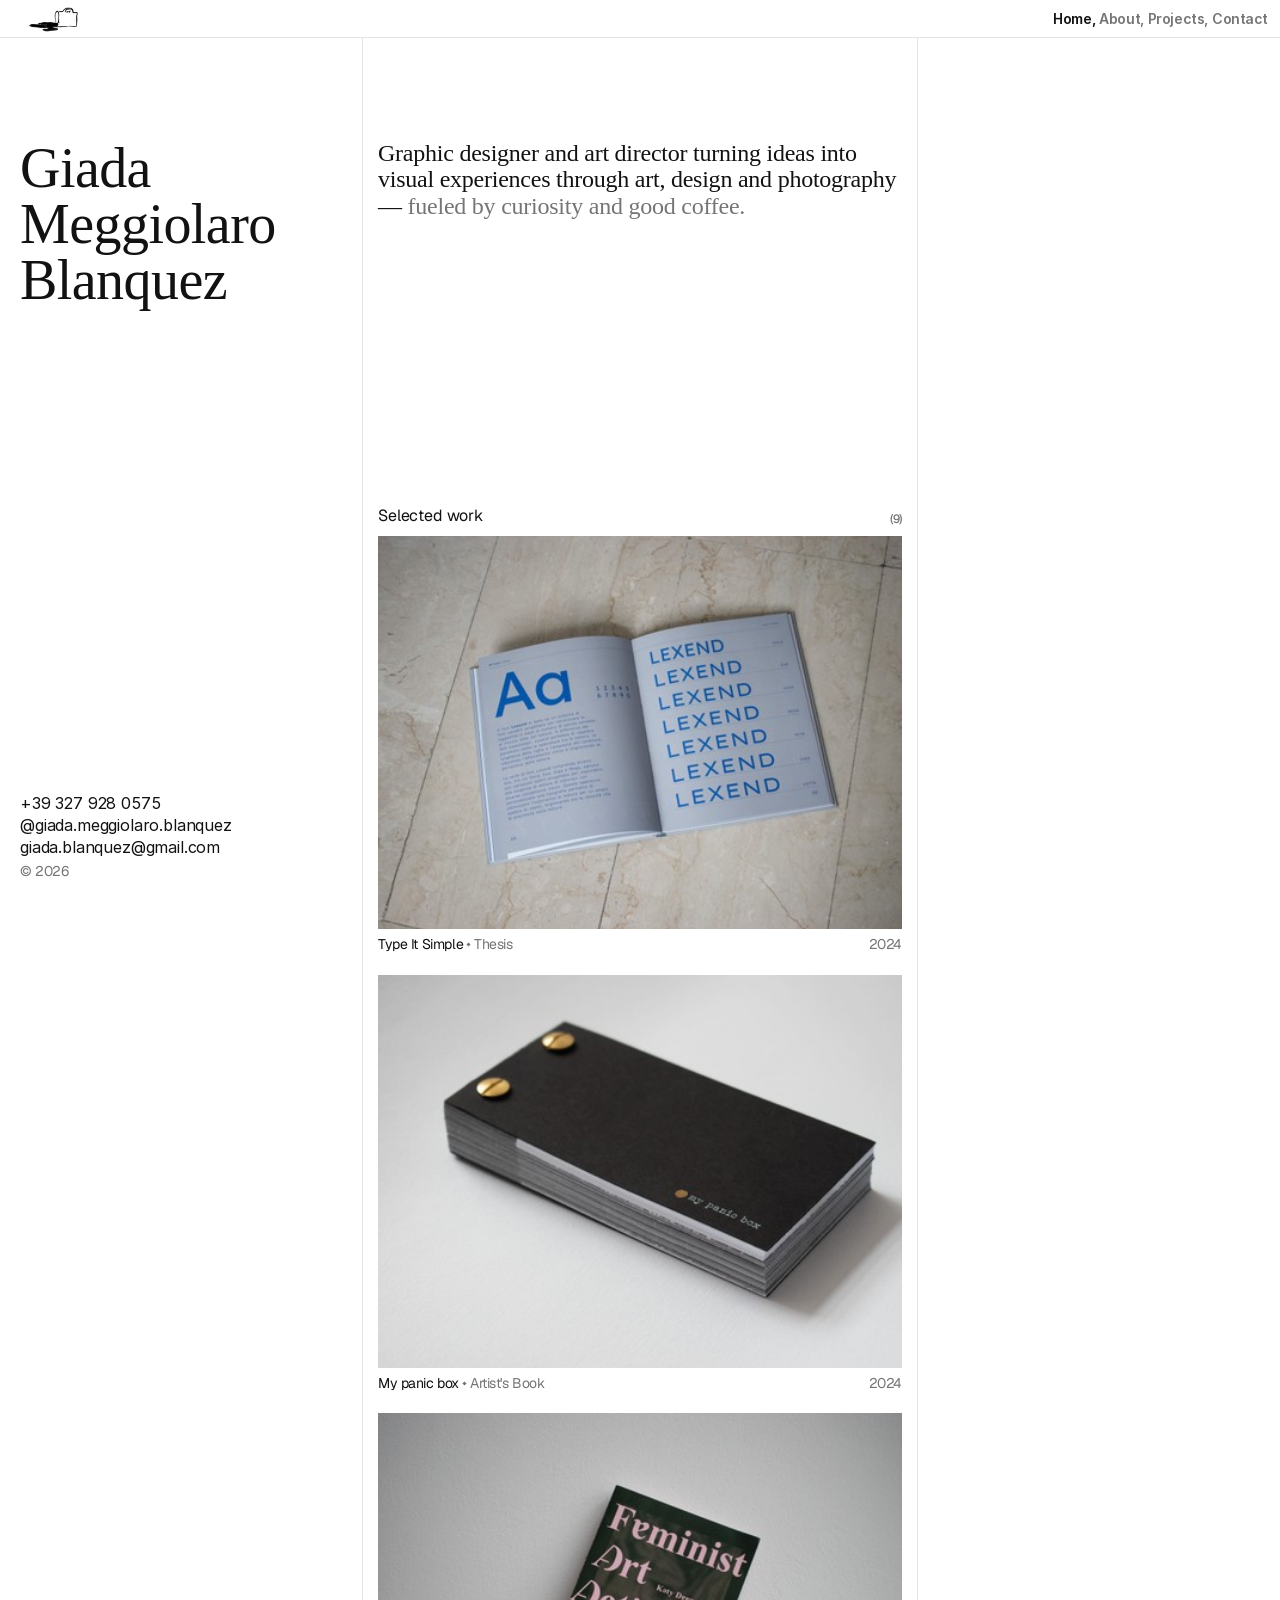
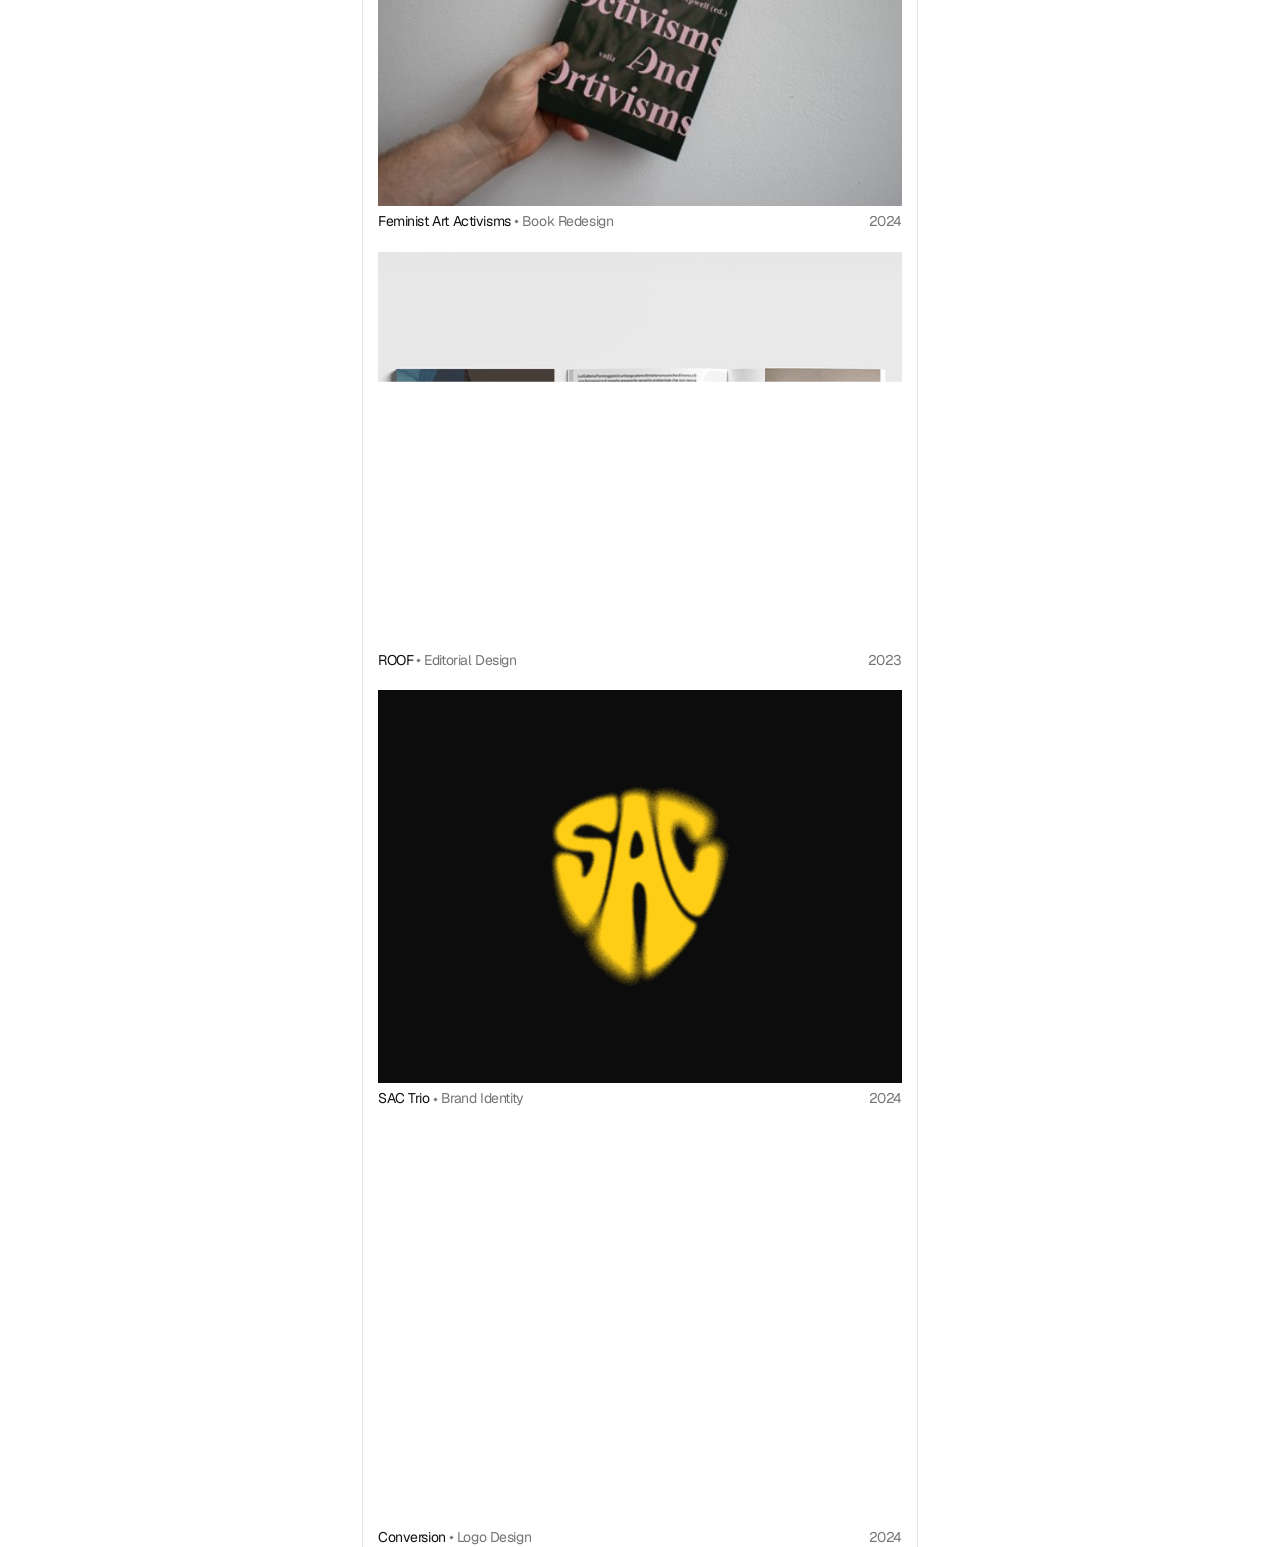
==== index.html @ df4bc4d5 "Publish standalone portfolio" ====
<!doctype html>


<html lang="en">


<head>
	<meta charset="utf-8">
	<meta name="viewport" content="width=device-width">
	
	<title>Giada Meggiolaro Blanquez</title>
    <link rel="canonical" href="index.html"><meta property="og:url" content="index.html"><meta name="description" content="Graphic Design &amp; Art Direction">
    
    
    
    <link href="assets/images/dPSWd9SUaoFMMivwNRECpbYspUs.png" rel="icon" media="(prefers-color-scheme: light)">
    <link href="assets/images/dPSWd9SUaoFMMivwNRECpbYspUs.png" rel="icon" media="(prefers-color-scheme: dark)">
    <link rel="apple-touch-icon" href="assets/images/ZJ5gLLBhANKzpQMgEnhyMZU3w.png">
    
    <meta property="og:type" content="website">
    <meta property="og:title" content="Giada Meggiolaro Blanquez">
    <meta property="og:description" content="Graphic Design &amp; Art Direction">
    
    
    <meta name="twitter:card" content="summary_large_image">
    <meta name="twitter:title" content="Giada Meggiolaro Blanquez">
    <meta name="twitter:description" content="Graphic Design &amp; Art Direction">
    
	
	
	
	
	
    
    
	
	<style data-portfolio-font-css>/* cyrillic-ext */
@font-face {
  font-family: 'Geist';
  font-style: normal;
  font-weight: 500;
  font-display: swap;
  src: url(assets/type/s/geist/v5/gyBhhwUxId8gMGYQMKR3pzfaWI_RruMIl5na-1Q.woff2) format('woff2');
  unicode-range: U+0460-052F, U+1C80-1C8A, U+20B4, U+2DE0-2DFF, U+A640-A69F, U+FE2E-FE2F;
}
/* cyrillic */
@font-face {
  font-family: 'Geist';
  font-style: normal;
  font-weight: 500;
  font-display: swap;
  src: url(assets/type/s/geist/v5/gyBhhwUxId8gMGYQMKR3pzfaWI_RruMInpna-1Q.woff2) format('woff2');
  unicode-range: U+0301, U+0400-045F, U+0490-0491, U+04B0-04B1, U+2116;
}
/* vietnamese */
@font-face {
  font-family: 'Geist';
  font-style: normal;
  font-weight: 500;
  font-display: swap;
  src: url(assets/type/s/geist/v5/gyBhhwUxId8gMGYQMKR3pzfaWI_RruMIlZna-1Q.woff2) format('woff2');
  unicode-range: U+0102-0103, U+0110-0111, U+0128-0129, U+0168-0169, U+01A0-01A1, U+01AF-01B0, U+0300-0301, U+0303-0304, U+0308-0309, U+0323, U+0329, U+1EA0-1EF9, U+20AB;
}
/* latin-ext */
@font-face {
  font-family: 'Geist';
  font-style: normal;
  font-weight: 500;
  font-display: swap;
  src: url(assets/type/s/geist/v5/gyBhhwUxId8gMGYQMKR3pzfaWI_RruMIlJna-1Q.woff2) format('woff2');
  unicode-range: U+0100-02BA, U+02BD-02C5, U+02C7-02CC, U+02CE-02D7, U+02DD-02FF, U+0304, U+0308, U+0329, U+1D00-1DBF, U+1E00-1E9F, U+1EF2-1EFF, U+2020, U+20A0-20AB, U+20AD-20C4, U+2113, U+2C60-2C7F, U+A720-A7FF;
}
/* latin */
@font-face {
  font-family: 'Geist';
  font-style: normal;
  font-weight: 500;
  font-display: swap;
  src: url(assets/type/s/geist/v5/gyBhhwUxId8gMGYQMKR3pzfaWI_RruMImpna.woff2) format('woff2');
  unicode-range: U+0000-00FF, U+0131, U+0152-0153, U+02BB-02BC, U+02C6, U+02DA, U+02DC, U+0304, U+0308, U+0329, U+2000-206F, U+20AC, U+2122, U+2191, U+2193, U+2212, U+2215, U+FEFF, U+FFFD;
}

@font-face { font-family: "Geist"; src: url("assets/type/s/geist/v5/gyBhhwUxId8gMGYQMKR3pzfaWI_RnOM4mJPby1QNtA.woff2"); font-display: swap; font-style: normal; font-weight: 400 }
@font-face { font-family: "Geist"; src: url("assets/type/s/geist/v5/gyBhhwUxId8gMGYQMKR3pzfaWI_Re-Q4mJPby1QNtA.woff2"); font-display: swap; font-style: normal; font-weight: 700 }
@font-face { font-family: "Inter"; src: url("assets/fonts/5vvr9Vy74if2I6bQbJvbw7SY1pQ.woff2"); font-display: swap; font-style: normal; font-weight: 400; unicode-range: U+0460-052F, U+1C80-1C88, U+20B4, U+2DE0-2DFF, U+A640-A69F, U+FE2E-FE2F }
@font-face { font-family: "Inter"; src: url("assets/fonts/EOr0mi4hNtlgWNn9if640EZzXCo.woff2"); font-display: swap; font-style: normal; font-weight: 400; unicode-range: U+0301, U+0400-045F, U+0490-0491, U+04B0-04B1, U+2116 }
@font-face { font-family: "Inter"; src: url("assets/fonts/Y9k9QrlZAqio88Klkmbd8VoMQc.woff2"); font-display: swap; font-style: normal; font-weight: 400; unicode-range: U+1F00-1FFF }
@font-face { font-family: "Inter"; src: url("assets/fonts/OYrD2tBIBPvoJXiIHnLoOXnY9M.woff2"); font-display: swap; font-style: normal; font-weight: 400; unicode-range: U+0370-03FF }
@font-face { font-family: "Inter"; src: url("assets/fonts/JeYwfuaPfZHQhEG8U5gtPDZ7WQ.woff2"); font-display: swap; font-style: normal; font-weight: 400; unicode-range: U+0100-024F, U+0259, U+1E00-1EFF, U+2020, U+20A0-20AB, U+20AD-20CF, U+2113, U+2C60-2C7F, U+A720-A7FF }
@font-face { font-family: "Inter"; src: url("assets/fonts/GrgcKwrN6d3Uz8EwcLHZxwEfC4.woff2"); font-display: swap; font-style: normal; font-weight: 400; unicode-range: U+0000-00FF, U+0131, U+0152-0153, U+02BB-02BC, U+02C6, U+02DA, U+02DC, U+2000-206F, U+2070, U+2074-207E, U+2080-208E, U+20AC, U+2122, U+2191, U+2193, U+2212, U+2215, U+FEFF, U+FFFD }
@font-face { font-family: "Inter"; src: url("assets/fonts/b6Y37FthZeALduNqHicBT6FutY.woff2"); font-display: swap; font-style: normal; font-weight: 400; unicode-range: U+0102-0103, U+0110-0111, U+0128-0129, U+0168-0169, U+01A0-01A1, U+01AF-01B0, U+1EA0-1EF9, U+20AB }
@font-face { font-family: "Inter"; src: url("assets/fonts/DpPBYI0sL4fYLgAkX8KXOPVt7c.woff2"); font-display: swap; font-style: normal; font-weight: 700; unicode-range: U+0460-052F, U+1C80-1C88, U+20B4, U+2DE0-2DFF, U+A640-A69F, U+FE2E-FE2F }
@font-face { font-family: "Inter"; src: url("assets/fonts/4RAEQdEOrcnDkhHiiCbJOw92Lk.woff2"); font-display: swap; font-style: normal; font-weight: 700; unicode-range: U+0301, U+0400-045F, U+0490-0491, U+04B0-04B1, U+2116 }
@font-face { font-family: "Inter"; src: url("assets/fonts/1K3W8DizY3v4emK8Mb08YHxTbs.woff2"); font-display: swap; font-style: normal; font-weight: 700; unicode-range: U+1F00-1FFF }
@font-face { font-family: "Inter"; src: url("assets/fonts/tUSCtfYVM1I1IchuyCwz9gDdQ.woff2"); font-display: swap; font-style: normal; font-weight: 700; unicode-range: U+0370-03FF }
@font-face { font-family: "Inter"; src: url("assets/fonts/VgYFWiwsAC5OYxAycRXXvhze58.woff2"); font-display: swap; font-style: normal; font-weight: 700; unicode-range: U+0100-024F, U+0259, U+1E00-1EFF, U+2020, U+20A0-20AB, U+20AD-20CF, U+2113, U+2C60-2C7F, U+A720-A7FF }
@font-face { font-family: "Inter"; src: url("assets/fonts/syRNPWzAMIrcJ3wIlPIP43KjQs.woff2"); font-display: swap; font-style: normal; font-weight: 700; unicode-range: U+0000-00FF, U+0131, U+0152-0153, U+02BB-02BC, U+02C6, U+02DA, U+02DC, U+2000-206F, U+2070, U+2074-207E, U+2080-208E, U+20AC, U+2122, U+2191, U+2193, U+2212, U+2215, U+FEFF, U+FFFD }
@font-face { font-family: "Inter"; src: url("assets/fonts/GIryZETIX4IFypco5pYZONKhJIo.woff2"); font-display: swap; font-style: normal; font-weight: 700; unicode-range: U+0102-0103, U+0110-0111, U+0128-0129, U+0168-0169, U+01A0-01A1, U+01AF-01B0, U+1EA0-1EF9, U+20AB }
@font-face { font-family: "Inter"; src: url("assets/fonts/H89BbHkbHDzlxZzxi8uPzTsp90.woff2"); font-display: swap; font-style: italic; font-weight: 700; unicode-range: U+0460-052F, U+1C80-1C88, U+20B4, U+2DE0-2DFF, U+A640-A69F, U+FE2E-FE2F }
@font-face { font-family: "Inter"; src: url("assets/fonts/u6gJwDuwB143kpNK1T1MDKDWkMc.woff2"); font-display: swap; font-style: italic; font-weight: 700; unicode-range: U+0301, U+0400-045F, U+0490-0491, U+04B0-04B1, U+2116 }
@font-face { font-family: "Inter"; src: url("assets/fonts/43sJ6MfOPh1LCJt46OvyDuSbA6o.woff2"); font-display: swap; font-style: italic; font-weight: 700; unicode-range: U+1F00-1FFF }
@font-face { font-family: "Inter"; src: url("assets/fonts/wccHG0r4gBDAIRhfHiOlq6oEkqw.woff2"); font-display: swap; font-style: italic; font-weight: 700; unicode-range: U+0370-03FF }
@font-face { font-family: "Inter"; src: url("assets/fonts/WZ367JPwf9bRW6LdTHN8rXgSjw.woff2"); font-display: swap; font-style: italic; font-weight: 700; unicode-range: U+0100-024F, U+0259, U+1E00-1EFF, U+2020, U+20A0-20AB, U+20AD-20CF, U+2113, U+2C60-2C7F, U+A720-A7FF }
@font-face { font-family: "Inter"; src: url("assets/fonts/ia3uin3hQWqDrVloC1zEtYHWw.woff2"); font-display: swap; font-style: italic; font-weight: 700; unicode-range: U+0000-00FF, U+0131, U+0152-0153, U+02BB-02BC, U+02C6, U+02DA, U+02DC, U+2000-206F, U+2070, U+2074-207E, U+2080-208E, U+20AC, U+2122, U+2191, U+2193, U+2212, U+2215, U+FEFF, U+FFFD }
@font-face { font-family: "Inter"; src: url("assets/fonts/2A4Xx7CngadFGlVV4xrO06OBHY.woff2"); font-display: swap; font-style: italic; font-weight: 700; unicode-range: U+0102-0103, U+0110-0111, U+0128-0129, U+0168-0169, U+01A0-01A1, U+01AF-01B0, U+1EA0-1EF9, U+20AB }
@font-face { font-family: "Inter"; src: url("assets/fonts/CfMzU8w2e7tHgF4T4rATMPuWosA.woff2"); font-display: swap; font-style: italic; font-weight: 400; unicode-range: U+0460-052F, U+1C80-1C88, U+20B4, U+2DE0-2DFF, U+A640-A69F, U+FE2E-FE2F }
@font-face { font-family: "Inter"; src: url("assets/fonts/867QObYax8ANsfX4TGEVU9YiCM.woff2"); font-display: swap; font-style: italic; font-weight: 400; unicode-range: U+0301, U+0400-045F, U+0490-0491, U+04B0-04B1, U+2116 }
@font-face { font-family: "Inter"; src: url("assets/fonts/Oyn2ZbENFdnW7mt2Lzjk1h9Zb9k.woff2"); font-display: swap; font-style: italic; font-weight: 400; unicode-range: U+1F00-1FFF }
@font-face { font-family: "Inter"; src: url("assets/fonts/cdAe8hgZ1cMyLu9g005pAW3xMo.woff2"); font-display: swap; font-style: italic; font-weight: 400; unicode-range: U+0370-03FF }
@font-face { font-family: "Inter"; src: url("assets/fonts/DOfvtmE1UplCq161m6Hj8CSQYg.woff2"); font-display: swap; font-style: italic; font-weight: 400; unicode-range: U+0100-024F, U+0259, U+1E00-1EFF, U+2020, U+20A0-20AB, U+20AD-20CF, U+2113, U+2C60-2C7F, U+A720-A7FF }
@font-face { font-family: "Inter"; src: url("assets/fonts/pKRFNWFoZl77qYCAIp84lN1h944.woff2"); font-display: swap; font-style: italic; font-weight: 400; unicode-range: U+0000-00FF, U+0131, U+0152-0153, U+02BB-02BC, U+02C6, U+02DA, U+02DC, U+2000-206F, U+2070, U+2074-207E, U+2080-208E, U+20AC, U+2122, U+2191, U+2193, U+2212, U+2215, U+FEFF, U+FFFD }
@font-face { font-family: "Inter"; src: url("assets/fonts/tKtBcDnBMevsEEJKdNGhhkLzYo.woff2"); font-display: swap; font-style: italic; font-weight: 400; unicode-range: U+0102-0103, U+0110-0111, U+0128-0129, U+0168-0169, U+01A0-01A1, U+01AF-01B0, U+1EA0-1EF9, U+20AB }
@font-face { font-family: "Inter"; src: url("assets/fonts/5A3Ce6C9YYmCjpQx9M4inSaKU.woff2"); font-display: swap; font-style: normal; font-weight: 500; unicode-range: U+0460-052F, U+1C80-1C88, U+20B4, U+2DE0-2DFF, U+A640-A69F, U+FE2E-FE2F }
@font-face { font-family: "Inter"; src: url("assets/fonts/Qx95Xyt0Ka3SGhinnbXIGpEIyP4.woff2"); font-display: swap; font-style: normal; font-weight: 500; unicode-range: U+0301, U+0400-045F, U+0490-0491, U+04B0-04B1, U+2116 }
@font-face { font-family: "Inter"; src: url("assets/fonts/6mJuEAguuIuMog10gGvH5d3cl8.woff2"); font-display: swap; font-style: normal; font-weight: 500; unicode-range: U+1F00-1FFF }
@font-face { font-family: "Inter"; src: url("assets/fonts/xYYWaj7wCU5zSQH0eXvSaS19wo.woff2"); font-display: swap; font-style: normal; font-weight: 500; unicode-range: U+0370-03FF }
@font-face { font-family: "Inter"; src: url("assets/fonts/otTaNuNpVK4RbdlT7zDDdKvQBA.woff2"); font-display: swap; font-style: normal; font-weight: 500; unicode-range: U+0100-024F, U+0259, U+1E00-1EFF, U+2020, U+20A0-20AB, U+20AD-20CF, U+2113, U+2C60-2C7F, U+A720-A7FF }
@font-face { font-family: "Inter"; src: url("assets/fonts/d3tHnaQIAeqiE5hGcRw4mmgWYU.woff2"); font-display: swap; font-style: normal; font-weight: 500; unicode-range: U+0000-00FF, U+0131, U+0152-0153, U+02BB-02BC, U+02C6, U+02DA, U+02DC, U+2000-206F, U+2074, U+20AC, U+2122, U+2191, U+2193, U+2212, U+2215, U+FEFF, U+FFFD }
@font-face { font-family: "Inter"; src: url("assets/fonts/DolVirEGb34pEXEp8t8FQBSK4.woff2"); font-display: swap; font-style: normal; font-weight: 500; unicode-range: U+0102-0103, U+0110-0111, U+0128-0129, U+0168-0169, U+01A0-01A1, U+01AF-01B0, U+1EA0-1EF9, U+20AB }
@font-face { font-family: "Inter"; src: url("assets/fonts/DXD0Q7LSl7HEvDzucnyLnGBHM.woff2"); font-display: swap; font-style: normal; font-weight: 700; unicode-range: U+0000-00FF, U+0131, U+0152-0153, U+02BB-02BC, U+02C6, U+02DA, U+02DC, U+2000-206F, U+2074, U+20AC, U+2122, U+2191, U+2193, U+2212, U+2215, U+FEFF, U+FFFD }
@font-face { font-family: "Inter"; src: url("assets/fonts/QxmhnWTzLtyjIiZcfaLIJ8EFBXU.woff2"); font-display: swap; font-style: italic; font-weight: 700; unicode-range: U+0000-00FF, U+0131, U+0152-0153, U+02BB-02BC, U+02C6, U+02DA, U+02DC, U+2000-206F, U+2074, U+20AC, U+2122, U+2191, U+2193, U+2212, U+2215, U+FEFF, U+FFFD }
@font-face { font-family: "Inter"; src: url("assets/fonts/vFzuJY0c65av44uhEKB6vyjFMg.woff2"); font-display: swap; font-style: italic; font-weight: 400; unicode-range: U+0000-00FF, U+0131, U+0152-0153, U+02BB-02BC, U+02C6, U+02DA, U+02DC, U+2000-206F, U+2074, U+20AC, U+2122, U+2191, U+2193, U+2212, U+2215, U+FEFF, U+FFFD }
@font-face { font-family: "Inter"; src: url("assets/fonts/vQyevYAyHtARFwPqUzQGpnDs.woff2"); font-display: swap; font-style: normal; font-weight: 400; unicode-range: U+0000-00FF, U+0131, U+0152-0153, U+02BB-02BC, U+02C6, U+02DA, U+02DC, U+2000-206F, U+2074, U+20AC, U+2122, U+2191, U+2193, U+2212, U+2215, U+FEFF, U+FFFD }
@font-face { font-family: "Inter"; src: url("assets/fonts/hyOgCu0Xnghbimh0pE8QTvtt2AU.woff2"); font-display: swap; font-style: normal; font-weight: 600; unicode-range: U+0460-052F, U+1C80-1C88, U+20B4, U+2DE0-2DFF, U+A640-A69F, U+FE2E-FE2F }
@font-face { font-family: "Inter"; src: url("assets/fonts/NeGmSOXrPBfEFIy5YZeHq17LEDA.woff2"); font-display: swap; font-style: normal; font-weight: 600; unicode-range: U+0301, U+0400-045F, U+0490-0491, U+04B0-04B1, U+2116 }
@font-face { font-family: "Inter"; src: url("assets/fonts/oYaAX5himiTPYuN8vLWnqBbfD2s.woff2"); font-display: swap; font-style: normal; font-weight: 600; unicode-range: U+1F00-1FFF }
@font-face { font-family: "Inter"; src: url("assets/fonts/lEJLP4R0yuCaMCjSXYHtJw72M.woff2"); font-display: swap; font-style: normal; font-weight: 600; unicode-range: U+0370-03FF }
@font-face { font-family: "Inter"; src: url("assets/fonts/cRJyLNuTJR5jbyKzGi33wU9cqIQ.woff2"); font-display: swap; font-style: normal; font-weight: 600; unicode-range: U+0100-024F, U+0259, U+1E00-1EFF, U+2020, U+20A0-20AB, U+20AD-20CF, U+2113, U+2C60-2C7F, U+A720-A7FF }
@font-face { font-family: "Inter"; src: url("assets/fonts/1ZFS7N918ojhhd0nQWdj3jz4w.woff2"); font-display: swap; font-style: normal; font-weight: 600; unicode-range: U+0000-00FF, U+0131, U+0152-0153, U+02BB-02BC, U+02C6, U+02DA, U+02DC, U+2000-206F, U+2074, U+20AC, U+2122, U+2191, U+2193, U+2212, U+2215, U+FEFF, U+FFFD }
@font-face { font-family: "Inter"; src: url("assets/fonts/A0Wcc7NgXMjUuFdquHDrIZpzZw0.woff2"); font-display: swap; font-style: normal; font-weight: 600; unicode-range: U+0102-0103, U+0110-0111, U+0128-0129, U+0168-0169, U+01A0-01A1, U+01AF-01B0, U+1EA0-1EF9, U+20AB }
@font-face { font-family: "Inter"; src: url("assets/fonts/vxBnBhH8768IFAXAb4Qf6wQHKs.woff2"); font-display: swap; font-style: italic; font-weight: 600; unicode-range: U+0460-052F, U+1C80-1C88, U+20B4, U+2DE0-2DFF, U+A640-A69F, U+FE2E-FE2F }
@font-face { font-family: "Inter"; src: url("assets/fonts/zSsEuoJdh8mcFVk976C05ZfQr8.woff2"); font-display: swap; font-style: italic; font-weight: 600; unicode-range: U+0301, U+0400-045F, U+0490-0491, U+04B0-04B1, U+2116 }
@font-face { font-family: "Inter"; src: url("assets/fonts/b8ezwLrN7h2AUoPEENcsTMVJ0.woff2"); font-display: swap; font-style: italic; font-weight: 600; unicode-range: U+1F00-1FFF }
@font-face { font-family: "Inter"; src: url("assets/fonts/mvNEIBLyHbscgHtwfsByjXUz3XY.woff2"); font-display: swap; font-style: italic; font-weight: 600; unicode-range: U+0370-03FF }
@font-face { font-family: "Inter"; src: url("assets/fonts/6FI2EneKzM3qBy5foOZXey7coCA.woff2"); font-display: swap; font-style: italic; font-weight: 600; unicode-range: U+0100-024F, U+0259, U+1E00-1EFF, U+2020, U+20A0-20AB, U+20AD-20CF, U+2113, U+2C60-2C7F, U+A720-A7FF }
@font-face { font-family: "Inter"; src: url("assets/fonts/qrVgiXNd6RuQjETYQiVQ9nqCk.woff2"); font-display: swap; font-style: italic; font-weight: 600; unicode-range: U+0000-00FF, U+0131, U+0152-0153, U+02BB-02BC, U+02C6, U+02DA, U+02DC, U+2000-206F, U+2074, U+20AC, U+2122, U+2191, U+2193, U+2212, U+2215, U+FEFF, U+FFFD }
@font-face { font-family: "Inter"; src: url("assets/fonts/NHHeAKJVP0ZWHk5YZnQQChIsBM.woff2"); font-display: swap; font-style: italic; font-weight: 600; unicode-range: U+0102-0103, U+0110-0111, U+0128-0129, U+0168-0169, U+01A0-01A1, U+01AF-01B0, U+1EA0-1EF9, U+20AB }
@font-face { font-family: "Geist Placeholder"; src: local("Arial"); ascent-override: 94.56%; descent-override: 27.76%; line-gap-override: 0.00%; size-adjust: 106.28% }
@font-face { font-family: "Inter Placeholder"; src: local("Arial"); ascent-override: 89.79%; descent-override: 22.36%; line-gap-override: 0.00%; size-adjust: 107.89% }</style>
	
    
    
    
    
	
	<meta name="robots" content="max-image-preview:large"><style data-portfolio-breakpoint-css>@media(min-width: 1200px){.hidden-72rtr7{display:none!important}}@media(min-width: 810px) and (max-width: 1199.98px){.hidden-1h7uzh0{display:none!important}}@media(max-width: 809.98px){.hidden-16os25a{display:none!important}}@media(min-width: 1200px){.hidden-n8x598{display:none!important}}@media(min-width: 810px) and (max-width: 1199.98px){.hidden-65vi6m{display:none!important}}@media(max-width: 809.98px){.hidden-uve8ak{display:none!important}}</style><style data-portfolio-css-ssr-minified>html,body,#main{box-sizing:border-box;margin:0;padding:0}:root{-webkit-font-smoothing:antialiased;-moz-osx-font-smoothing:grayscale}*{box-sizing:border-box;-webkit-font-smoothing:inherit}h1,h2,h3,h4,h5,h6,p,figure{margin:0}body,input,textarea,select,button{font-family:sans-serif;font-size:12px}body{--token-c4c0c9d2-546e-4038-b872-dd5d46e58f89:#fff;--token-35ce533d-90fd-45de-b94b-75330adda861:#121212;--token-39316b97-7dc9-462e-a078-1fd981342ab6:#e3e3e3;--token-972af2b6-d59f-423b-8bfd-42c3439d4c75:#757575}@supports (z-index:calc(infinity)){#__portfolio-badge-container{--infinity:infinity}}#__portfolio-badge-container{pointer-events:none;width:100%;z-index:calc(var(--infinity,2147480000));justify-content:flex-end;padding:20px;display:flex;position:fixed;bottom:0}body{--portfolio-will-change-override:none}@supports (background:-webkit-named-image(i)) and (not (grid-template-rows:subgrid)){body{--portfolio-will-change-override:transform}}body{--portfolio-will-change-filter-override:none}@supports (background:-webkit-named-image(i)) and (not (position-area:top right)){body{--portfolio-will-change-filter-override:filter}}[data-portfolio-component-type]{position:absolute}[data-portfolio-component-type=Text]{cursor:inherit}[data-portfolio-component-text-autosized] *{white-space:pre}[data-portfolio-component-type=Text]>*{text-align:var(--portfolio-text-alignment,start)}[data-portfolio-component-type=Text] span span,[data-portfolio-component-type=Text] p span,[data-portfolio-component-type=Text] h1 span,[data-portfolio-component-type=Text] h2 span,[data-portfolio-component-type=Text] h3 span,[data-portfolio-component-type=Text] h4 span,[data-portfolio-component-type=Text] h5 span,[data-portfolio-component-type=Text] h6 span{display:block}[data-portfolio-component-type=Text] span span span,[data-portfolio-component-type=Text] p span span,[data-portfolio-component-type=Text] h1 span span,[data-portfolio-component-type=Text] h2 span span,[data-portfolio-component-type=Text] h3 span span,[data-portfolio-component-type=Text] h4 span span,[data-portfolio-component-type=Text] h5 span span,[data-portfolio-component-type=Text] h6 span span{display:unset}[data-portfolio-component-type=Text] div div span,[data-portfolio-component-type=Text] a div span,[data-portfolio-component-type=Text] span span span,[data-portfolio-component-type=Text] p span span,[data-portfolio-component-type=Text] h1 span span,[data-portfolio-component-type=Text] h2 span span,[data-portfolio-component-type=Text] h3 span span,[data-portfolio-component-type=Text] h4 span span,[data-portfolio-component-type=Text] h5 span span,[data-portfolio-component-type=Text] h6 span span,[data-portfolio-component-type=Text] a{font-family:var(--font-family);font-style:var(--font-style);font-weight:min(calc(var(--portfolio-font-weight-increase,0) + var(--font-weight,400)), 900);color:var(--text-color);letter-spacing:var(--letter-spacing);font-size:var(--font-size);text-transform:var(--text-transform);--text-decoration:var(--portfolio-text-decoration-style,solid) var(--portfolio-text-decoration,none) var(--portfolio-text-decoration-color,currentcolor) var(--portfolio-text-decoration-thickness,auto);--text-decoration-skip-ink:var(--portfolio-text-decoration-skip-ink);--text-underline-offset:var(--portfolio-text-decoration-offset);line-height:var(--line-height);--font-family:var(--portfolio-font-family);--font-style:var(--portfolio-font-style);--font-weight:var(--portfolio-font-weight);--text-color:var(--portfolio-text-color);--letter-spacing:var(--portfolio-letter-spacing);--font-size:var(--portfolio-font-size);--text-transform:var(--portfolio-text-transform);--line-height:var(--portfolio-line-height)}[data-portfolio-component-type=Text] a,[data-portfolio-component-type=Text] a div span,[data-portfolio-component-type=Text] a span span span,[data-portfolio-component-type=Text] a p span span,[data-portfolio-component-type=Text] a h1 span span,[data-portfolio-component-type=Text] a h2 span span,[data-portfolio-component-type=Text] a h3 span span,[data-portfolio-component-type=Text] a h4 span span,[data-portfolio-component-type=Text] a h5 span span,[data-portfolio-component-type=Text] a h6 span span{--font-family:var(--portfolio-link-font-family,var(--portfolio-font-family));--font-style:var(--portfolio-link-font-style,var(--portfolio-font-style));--font-weight:var(--portfolio-link-font-weight,var(--portfolio-font-weight));--text-color:var(--portfolio-link-text-color,var(--portfolio-text-color));--font-size:var(--portfolio-link-font-size,var(--portfolio-font-size));--text-transform:var(--portfolio-link-text-transform,var(--portfolio-text-transform));--text-decoration:var(--portfolio-link-text-decoration-style,var(--portfolio-text-decoration-style,solid)) var(--portfolio-link-text-decoration,var(--portfolio-text-decoration,none)) var(--portfolio-link-text-decoration-color,var(--portfolio-text-decoration-color,currentcolor)) var(--portfolio-link-text-decoration-thickness,var(--portfolio-text-decoration-thickness,auto));--text-decoration-skip-ink:var(--portfolio-link-text-decoration-skip-ink,var(--portfolio-text-decoration-skip-ink));--text-underline-offset:var(--portfolio-link-text-decoration-offset,var(--portfolio-text-decoration-offset))}[data-portfolio-component-type=Text] a:hover,[data-portfolio-component-type=Text] a div span:hover,[data-portfolio-component-type=Text] a span span span:hover,[data-portfolio-component-type=Text] a p span span:hover,[data-portfolio-component-type=Text] a h1 span span:hover,[data-portfolio-component-type=Text] a h2 span span:hover,[data-portfolio-component-type=Text] a h3 span span:hover,[data-portfolio-component-type=Text] a h4 span span:hover,[data-portfolio-component-type=Text] a h5 span span:hover,[data-portfolio-component-type=Text] a h6 span span:hover{--font-family:var(--portfolio-link-hover-font-family,var(--portfolio-link-font-family,var(--portfolio-font-family)));--font-style:var(--portfolio-link-hover-font-style,var(--portfolio-link-font-style,var(--portfolio-font-style)));--font-weight:var(--portfolio-link-hover-font-weight,var(--portfolio-link-font-weight,var(--portfolio-font-weight)));--text-color:var(--portfolio-link-hover-text-color,var(--portfolio-link-text-color,var(--portfolio-text-color)));--font-size:var(--portfolio-link-hover-font-size,var(--portfolio-link-font-size,var(--portfolio-font-size)));--text-transform:var(--portfolio-link-hover-text-transform,var(--portfolio-link-text-transform,var(--portfolio-text-transform)));--text-decoration:var(--portfolio-link-hover-text-decoration-style,var(--portfolio-link-text-decoration-style,var(--portfolio-text-decoration-style,solid))) var(--portfolio-link-hover-text-decoration,var(--portfolio-link-text-decoration,var(--portfolio-text-decoration,none))) var(--portfolio-link-hover-text-decoration-color,var(--portfolio-link-text-decoration-color,var(--portfolio-text-decoration-color,currentcolor))) var(--portfolio-link-hover-text-decoration-thickness,var(--portfolio-link-text-decoration-thickness,var(--portfolio-text-decoration-thickness,auto)));--text-decoration-skip-ink:var(--portfolio-link-hover-text-decoration-skip-ink,var(--portfolio-link-text-decoration-skip-ink,var(--portfolio-text-decoration-skip-ink)));--text-underline-offset:var(--portfolio-link-hover-text-decoration-offset,var(--portfolio-link-text-decoration-offset,var(--portfolio-text-decoration-offset)))}[data-portfolio-component-type=Text].isCurrent a,[data-portfolio-component-type=Text].isCurrent a div span,[data-portfolio-component-type=Text].isCurrent a span span span,[data-portfolio-component-type=Text].isCurrent a p span span,[data-portfolio-component-type=Text].isCurrent a h1 span span,[data-portfolio-component-type=Text].isCurrent a h2 span span,[data-portfolio-component-type=Text].isCurrent a h3 span span,[data-portfolio-component-type=Text].isCurrent a h4 span span,[data-portfolio-component-type=Text].isCurrent a h5 span span,[data-portfolio-component-type=Text].isCurrent a h6 span span{--font-family:var(--portfolio-link-current-font-family,var(--portfolio-link-font-family,var(--portfolio-font-family)));--font-style:var(--portfolio-link-current-font-style,var(--portfolio-link-font-style,var(--portfolio-font-style)));--font-weight:var(--portfolio-link-current-font-weight,var(--portfolio-link-font-weight,var(--portfolio-font-weight)));--text-color:var(--portfolio-link-current-text-color,var(--portfolio-link-text-color,var(--portfolio-text-color)));--font-size:var(--portfolio-link-current-font-size,var(--portfolio-link-font-size,var(--portfolio-font-size)));--text-transform:var(--portfolio-link-current-text-transform,var(--portfolio-link-text-transform,var(--portfolio-text-transform)));--text-decoration:var(--portfolio-link-current-text-decoration-style,var(--portfolio-link-text-decoration-style,var(--portfolio-text-decoration-style,solid))) var(--portfolio-link-current-text-decoration,var(--portfolio-link-text-decoration,var(--portfolio-text-decoration,none))) var(--portfolio-link-current-text-decoration-color,var(--portfolio-link-text-decoration-color,var(--portfolio-text-decoration-color,currentcolor))) var(--portfolio-link-current-text-decoration-thickness,var(--portfolio-link-text-decoration-thickness,var(--portfolio-text-decoration-thickness,auto)));--text-decoration-skip-ink:var(--portfolio-link-current-text-decoration-skip-ink,var(--portfolio-link-text-decoration-skip-ink,var(--portfolio-text-decoration-skip-ink)));--text-underline-offset:var(--portfolio-link-current-text-decoration-offset,var(--portfolio-link-text-decoration-offset,var(--portfolio-text-decoration-offset)))}[data-portfolio-component-type=RichTextContainer]{outline:none;flex-direction:column;flex-shrink:0;justify-content:flex-start;display:flex}p.portfolio-text,div.portfolio-text,figure.portfolio-text,h1.portfolio-text,h2.portfolio-text,h3.portfolio-text,h4.portfolio-text,h5.portfolio-text,h6.portfolio-text,ol.portfolio-text,ul.portfolio-text{margin:0;padding:0}p.portfolio-text,div.portfolio-text,h1.portfolio-text,h2.portfolio-text,h3.portfolio-text,h4.portfolio-text,h5.portfolio-text,h6.portfolio-text,li.portfolio-text,ol.portfolio-text,ul.portfolio-text,mark.portfolio-text,span.portfolio-text:not([data-text-fill]){font-family:var(--portfolio-font-family-preview,var(--portfolio-blockquote-font-family,var(--portfolio-font-family,Inter, Inter Placeholder, sans-serif)));font-style:var(--portfolio-font-style-preview,var(--portfolio-blockquote-font-style,var(--portfolio-font-style,normal)));font-weight:var(--portfolio-font-weight-preview,var(--portfolio-blockquote-font-weight,var(--portfolio-font-weight,400)));color:var(--portfolio-blockquote-text-color,var(--portfolio-text-color,#000));font-size:calc(var(--portfolio-blockquote-font-size,var(--portfolio-font-size,16px)) * var(--portfolio-font-size-scale,1));letter-spacing:var(--portfolio-blockquote-letter-spacing,var(--portfolio-letter-spacing,0));text-transform:var(--portfolio-blockquote-text-transform,var(--portfolio-text-transform,none));-webkit-text-decoration-line:var(--portfolio-blockquote-text-decoration,var(--portfolio-text-decoration,initial));text-decoration-line:var(--portfolio-blockquote-text-decoration,var(--portfolio-text-decoration,initial));-webkit-text-decoration-style:var(--portfolio-blockquote-text-decoration-style,var(--portfolio-text-decoration-style,initial));text-decoration-style:var(--portfolio-blockquote-text-decoration-style,var(--portfolio-text-decoration-style,initial));-webkit-text-decoration-color:var(--portfolio-blockquote-text-decoration-color,var(--portfolio-text-decoration-color,initial));text-decoration-color:var(--portfolio-blockquote-text-decoration-color,var(--portfolio-text-decoration-color,initial));text-decoration-thickness:var(--portfolio-blockquote-text-decoration-thickness,var(--portfolio-text-decoration-thickness,initial));text-decoration-skip-ink:var(--portfolio-blockquote-text-decoration-skip-ink,var(--portfolio-text-decoration-skip-ink,initial));text-underline-offset:var(--portfolio-blockquote-text-decoration-offset,var(--portfolio-text-decoration-offset,initial));line-height:var(--portfolio-blockquote-line-height,var(--portfolio-line-height,1.2em));text-align:var(--portfolio-blockquote-text-alignment,var(--portfolio-text-alignment,start));-webkit-text-stroke-width:var(--portfolio-text-stroke-width,initial);-webkit-text-stroke-color:var(--portfolio-text-stroke-color,initial);-moz-font-feature-settings:var(--portfolio-font-open-type-features,initial);-webkit-font-feature-settings:var(--portfolio-font-open-type-features,initial);font-feature-settings:var(--portfolio-font-open-type-features,initial);font-variation-settings:var(--portfolio-font-variation-axes-preview,var(--portfolio-font-variation-axes,normal));text-wrap:var(--portfolio-text-wrap-override,var(--portfolio-text-wrap))}mark.portfolio-text,p.portfolio-text,div.portfolio-text,h1.portfolio-text,h2.portfolio-text,h3.portfolio-text,h4.portfolio-text,h5.portfolio-text,h6.portfolio-text,li.portfolio-text,ol.portfolio-text,ul.portfolio-text{background-color:var(--portfolio-blockquote-text-background-color,var(--portfolio-text-background-color,initial));border-radius:var(--portfolio-blockquote-text-background-radius,var(--portfolio-text-background-radius,initial));corner-shape:var(--portfolio-blockquote-text-background-corner-shape,var(--portfolio-text-background-corner-shape,initial));padding:var(--portfolio-blockquote-text-background-padding,var(--portfolio-text-background-padding,initial))}@supports not (color:color(display-p3 1 1 1)){p.portfolio-text,div.portfolio-text,h1.portfolio-text,h2.portfolio-text,h3.portfolio-text,h4.portfolio-text,h5.portfolio-text,h6.portfolio-text,li.portfolio-text,ol.portfolio-text,ul.portfolio-text,span.portfolio-text:not([data-text-fill]){color:var(--portfolio-blockquote-text-color-rgb,var(--portfolio-blockquote-text-color,var(--portfolio-text-color-rgb,var(--portfolio-text-color,#000))));-webkit-text-stroke-color:var(--portfolio-text-stroke-color-rgb,var(--portfolio-text-stroke-color,initial))}mark.portfolio-text{background-color:var(--portfolio-blockquote-text-background-color-rgb,var(--portfolio-blockquote-text-background-color,var(--portfolio-text-background-color-rgb,var(--portfolio-text-background-color,initial))))}}.portfolio-fit-text .portfolio-text{white-space:nowrap;white-space-collapse:preserve}strong.portfolio-text{font-family:var(--portfolio-blockquote-font-family-bold,var(--portfolio-font-family-bold));font-style:var(--portfolio-blockquote-font-style-bold,var(--portfolio-font-style-bold));font-weight:var(--portfolio-blockquote-font-weight-bold,var(--portfolio-font-weight-bold,bolder));font-variation-settings:var(--portfolio-blockquote-font-variation-axes-bold,var(--portfolio-font-variation-axes-bold))}em.portfolio-text{font-family:var(--portfolio-blockquote-font-family-italic,var(--portfolio-font-family-italic));font-style:var(--portfolio-blockquote-font-style-italic,var(--portfolio-font-style-italic,italic));font-weight:var(--portfolio-blockquote-font-weight-italic,var(--portfolio-font-weight-italic));font-variation-settings:var(--portfolio-blockquote-font-variation-axes-italic,var(--portfolio-font-variation-axes-italic))}em.portfolio-text>strong.portfolio-text{font-family:var(--portfolio-blockquote-font-family-bold-italic,var(--portfolio-font-family-bold-italic));font-style:var(--portfolio-blockquote-font-style-bold-italic,var(--portfolio-font-style-bold-italic,italic));font-weight:var(--portfolio-blockquote-font-weight-bold-italic,var(--portfolio-font-weight-bold-italic,bolder));font-variation-settings:var(--portfolio-blockquote-font-variation-axes-bold-italic,var(--portfolio-font-variation-axes-bold-italic))}p.portfolio-text:not(:first-child),div.portfolio-text:not(:first-child),h1.portfolio-text:not(:first-child),h2.portfolio-text:not(:first-child),h3.portfolio-text:not(:first-child),h4.portfolio-text:not(:first-child),h5.portfolio-text:not(:first-child),h6.portfolio-text:not(:first-child),ol.portfolio-text:not(:first-child),ul.portfolio-text:not(:first-child),blockquote.portfolio-text:not(:first-child),table.portfolio-text:not(:first-child),figure.portfolio-text:not(:first-child),.portfolio-image.portfolio-text:not(:first-child){margin-top:var(--portfolio-blockquote-paragraph-spacing,var(--portfolio-paragraph-spacing,0))}li.portfolio-text>ul.portfolio-text:nth-child(2),li.portfolio-text>ol.portfolio-text:nth-child(2){margin-top:0}.portfolio-text[data-text-fill]{-webkit-text-fill-color:transparent;padding:max(0em, calc(calc(1.3em - var(--portfolio-blockquote-line-height,var(--portfolio-line-height,1.3em))) / 2));margin:min(0em, calc(calc(1.3em - var(--portfolio-blockquote-line-height,var(--portfolio-line-height,1.3em))) / -2));-webkit-background-clip:text;background-clip:text;display:inline-block}code.portfolio-text,code.portfolio-text span.portfolio-text:not([data-text-fill]){font-family:var(--portfolio-code-font-family,var(--portfolio-font-family,Inter, Inter Placeholder, sans-serif));font-style:var(--portfolio-blockquote-font-style,var(--portfolio-code-font-style,var(--portfolio-font-style,normal)));font-weight:var(--portfolio-blockquote-font-weight,var(--portfolio-code-font-weight,var(--portfolio-font-weight,400)));color:var(--portfolio-blockquote-text-color,var(--portfolio-code-text-color,var(--portfolio-text-color,#000)));font-size:calc(var(--portfolio-blockquote-font-size,var(--portfolio-font-size,16px)) * var(--portfolio-font-size-scale,1));letter-spacing:var(--portfolio-blockquote-letter-spacing,var(--portfolio-letter-spacing,0));line-height:var(--portfolio-blockquote-line-height,var(--portfolio-line-height,1.2em))}@supports not (color:color(display-p3 1 1 1)){code.portfolio-text,code.portfolio-text span.portfolio-text:not([data-text-fill]){color:var(--portfolio-blockquote-text-color-rgb,var(--portfolio-blockquote-text-color,var(--portfolio-code-text-color-rgb,var(--portfolio-code-text-color,var(--portfolio-text-color-rgb,var(--portfolio-text-color,#000))))))}}blockquote.portfolio-text{unicode-bidi:initial;margin-block-start:initial;margin-block-end:initial;margin-inline-start:initial;margin-inline-end:initial}a.portfolio-text,a.portfolio-text span.portfolio-text:not([data-text-fill]),span.portfolio-text[data-nested-link],span.portfolio-text[data-nested-link] span.portfolio-text:not([data-text-fill]){color:inherit;font-family:var(--portfolio-font-family-preview,var(--portfolio-link-font-family,var(--portfolio-blockquote-font-family,var(--portfolio-font-family,Inter, Inter Placeholder, sans-serif))));font-style:var(--portfolio-font-style-preview,var(--portfolio-link-font-style,var(--portfolio-blockquote-font-style,var(--portfolio-font-style,normal))));font-weight:var(--portfolio-font-weight-preview,var(--portfolio-link-font-weight,var(--portfolio-blockquote-font-weight,var(--portfolio-font-weight,400))));font-size:calc(var(--portfolio-blockquote-font-size,var(--portfolio-font-size,16px)) * var(--portfolio-font-size-scale,1));text-transform:var(--portfolio-link-text-transform,var(--portfolio-blockquote-text-transform,var(--portfolio-text-transform,none)));cursor:var(--portfolio-custom-cursors,pointer);background-color:initial;border-radius:var(--portfolio-link-text-background-radius,initial);corner-shape:var(--portfolio-link-text-background-corner-shape,initial);padding:var(--portfolio-link-text-background-padding,initial)}a.portfolio-text,span.portfolio-text[data-nested-link]{color:var(--portfolio-link-text-color,var(--portfolio-blockquote-text-color,var(--portfolio-text-color,#000)));-webkit-text-decoration-line:var(--portfolio-link-text-decoration,var(--portfolio-blockquote-text-decoration,var(--portfolio-text-decoration,initial)));text-decoration-line:var(--portfolio-link-text-decoration,var(--portfolio-blockquote-text-decoration,var(--portfolio-text-decoration,initial)));-webkit-text-decoration-style:var(--portfolio-link-text-decoration-style,var(--portfolio-blockquote-text-decoration-style,var(--portfolio-text-decoration-style,initial)));text-decoration-style:var(--portfolio-link-text-decoration-style,var(--portfolio-blockquote-text-decoration-style,var(--portfolio-text-decoration-style,initial)));-webkit-text-decoration-color:var(--portfolio-link-text-decoration-color,var(--portfolio-blockquote-text-decoration-color,var(--portfolio-text-decoration-color,initial)));text-decoration-color:var(--portfolio-link-text-decoration-color,var(--portfolio-blockquote-text-decoration-color,var(--portfolio-text-decoration-color,initial)));text-decoration-thickness:var(--portfolio-link-text-decoration-thickness,var(--portfolio-blockquote-text-decoration-thickness,var(--portfolio-text-decoration-thickness,initial)));text-decoration-skip-ink:var(--portfolio-link-text-decoration-skip-ink,var(--portfolio-blockquote-text-decoration-skip-ink,var(--portfolio-text-decoration-skip-ink,initial)));text-underline-offset:var(--portfolio-link-text-decoration-offset,var(--portfolio-blockquote-text-decoration-offset,var(--portfolio-text-decoration-offset,initial)));background-color:var(--portfolio-link-text-background-color,initial)}@supports not (color:color(display-p3 1 1 1)){a.portfolio-text,span.portfolio-text[data-nested-link]{color:var(--portfolio-link-text-color-rgb,var(--portfolio-link-text-color,var(--portfolio-blockquote-text-color-rgb,var(--portfolio-blockquote-text-color,var(--portfolio-text-color-rgb,var(--portfolio-text-color,#000))))));background-color:var(--portfolio-link-text-background-color-rgb,var(--portfolio-link-text-background-color,initial));-webkit-text-decoration-color:var(--portfolio-link-text-decoration-color-rgb,var(--portfolio-link-text-decoration-color,var(--portfolio-text-decoration-color-rgb,var(--portfolio-text-decoration-color,currentcolor))));text-decoration-color:var(--portfolio-link-text-decoration-color-rgb,var(--portfolio-link-text-decoration-color,var(--portfolio-text-decoration-color-rgb,var(--portfolio-text-decoration-color,currentcolor))))}}code.portfolio-text a.portfolio-text,code.portfolio-text a.portfolio-text span.portfolio-text:not([data-text-fill]),code.portfolio-text span.portfolio-text[data-nested-link],code.portfolio-text span.portfolio-text[data-nested-link] span.portfolio-text:not([data-text-fill]){font-family:var(--portfolio-code-font-family,var(--portfolio-font-family,Inter, Inter Placeholder, sans-serif));font-style:var(--portfolio-blockquote-font-style,var(--portfolio-code-font-style,var(--portfolio-font-style,normal)));font-weight:var(--portfolio-blockquote-font-weight,var(--portfolio-code-font-weight,var(--portfolio-font-weight,400)));color:inherit;font-size:calc(var(--portfolio-blockquote-font-size,var(--portfolio-font-size,16px)) * var(--portfolio-font-size-scale,1))}code.portfolio-text a.portfolio-text,code.portfolio-text span.portfolio-text[data-nested-link]{color:var(--portfolio-link-text-color,var(--portfolio-blockquote-text-color,var(--portfolio-code-text-color,var(--portfolio-text-color,#000))))}@supports not (color:color(display-p3 1 1 1)){code.portfolio-text a.portfolio-text,code.portfolio-text a.portfolio-text span.portfolio-text:not([data-text-fill]),code.portfolio-text span.portfolio-text[data-nested-link],code.portfolio-text span.portfolio-text[data-nested-link] span.portfolio-text:not([data-text-fill]){color:var(--portfolio-link-text-color-rgb,var(--portfolio-link-text-color,var(--portfolio-blockquote-text-color-rgb,var(--portfolio-blockquote-text-color,var(--portfolio-code-text-color-rgb,var(--portfolio-code-text-color,var(--portfolio-text-color-rgb,var(--portfolio-text-color,#000))))))))}}a.portfolio-text:where(:not(.portfolio-image)):hover,a.portfolio-text:hover span.portfolio-text:not([data-text-fill]),span.portfolio-text[data-nested-link]:hover,span.portfolio-text[data-nested-link]:hover span.portfolio-text:not([data-text-fill]){font-family:var(--portfolio-font-family-preview,var(--portfolio-link-hover-font-family,var(--portfolio-link-font-family,var(--portfolio-blockquote-font-family,var(--portfolio-font-family,Inter, Inter Placeholder, sans-serif)))));font-style:var(--portfolio-font-style-preview,var(--portfolio-link-hover-font-style,var(--portfolio-link-font-style,var(--portfolio-blockquote-font-style,var(--portfolio-font-style,normal)))));font-weight:var(--portfolio-font-weight-preview,var(--portfolio-link-hover-font-weight,var(--portfolio-link-font-weight,var(--portfolio-blockquote-font-weight,var(--portfolio-font-weight,400)))));font-size:calc(var(--portfolio-link-hover-font-size,var(--portfolio-blockquote-font-size,var(--portfolio-font-size,16px))) * var(--portfolio-font-size-scale,1));text-transform:var(--portfolio-link-hover-text-transform,var(--portfolio-link-text-transform,var(--portfolio-blockquote-text-transform,var(--portfolio-text-transform,none))));border-radius:var(--portfolio-link-hover-text-background-radius,var(--portfolio-link-text-background-radius,var(--portfolio-text-background-radius,initial)));corner-shape:var(--portfolio-link-hover-text-background-corner-shape,var(--portfolio-link-text-background-corner-shape,var(--portfolio-text-background-corner-shape,initial)));padding:var(--portfolio-link-hover-text-background-padding,var(--portfolio-link-text-background-padding,var(--portfolio-text-background-padding,initial)))}a.portfolio-text:hover,span.portfolio-text[data-nested-link]:hover{color:var(--portfolio-link-hover-text-color,var(--portfolio-link-text-color,var(--portfolio-blockquote-text-color,var(--portfolio-text-color,#000))));-webkit-text-decoration-line:var(--portfolio-link-hover-text-decoration,var(--portfolio-link-text-decoration,var(--portfolio-blockquote-text-decoration,var(--portfolio-text-decoration,initial))));text-decoration-line:var(--portfolio-link-hover-text-decoration,var(--portfolio-link-text-decoration,var(--portfolio-blockquote-text-decoration,var(--portfolio-text-decoration,initial))));-webkit-text-decoration-style:var(--portfolio-link-hover-text-decoration-style,var(--portfolio-link-text-decoration-style,var(--portfolio-blockquote-text-decoration-style,var(--portfolio-text-decoration-style,initial))));text-decoration-style:var(--portfolio-link-hover-text-decoration-style,var(--portfolio-link-text-decoration-style,var(--portfolio-blockquote-text-decoration-style,var(--portfolio-text-decoration-style,initial))));-webkit-text-decoration-color:var(--portfolio-link-hover-text-decoration-color,var(--portfolio-link-text-decoration-color,var(--portfolio-blockquote-text-decoration-color,var(--portfolio-text-decoration-color,initial))));text-decoration-color:var(--portfolio-link-hover-text-decoration-color,var(--portfolio-link-text-decoration-color,var(--portfolio-blockquote-text-decoration-color,var(--portfolio-text-decoration-color,initial))));text-decoration-thickness:var(--portfolio-link-hover-text-decoration-thickness,var(--portfolio-link-text-decoration-thickness,var(--portfolio-blockquote-text-decoration-thickness,var(--portfolio-text-decoration-thickness,initial))));text-decoration-skip-ink:var(--portfolio-link-hover-text-decoration-skip-ink,var(--portfolio-link-text-decoration-skip-ink,var(--portfolio-blockquote-text-decoration-skip-ink,var(--portfolio-text-decoration-skip-ink,initial))));text-underline-offset:var(--portfolio-link-hover-text-decoration-offset,var(--portfolio-link-text-decoration-offset,var(--portfolio-blockquote-text-decoration-offset,var(--portfolio-text-decoration-offset,initial))));background-color:var(--portfolio-link-hover-text-background-color,var(--portfolio-link-text-background-color,var(--portfolio-text-background-color,initial)))}@supports not (color:color(display-p3 1 1 1)){a.portfolio-text:hover,span.portfolio-text[data-nested-link]:hover{color:var(--portfolio-link-hover-text-color-rgb,var(--portfolio-link-hover-text-color,var(--portfolio-link-text-color-rgb,var(--portfolio-link-text-color,var(--portfolio-blockquote-text-color-rgb,var(--portfolio-blockquote-text-color,var(--portfolio-text-color-rgb,var(--portfolio-text-color,#000))))))));background-color:var(--portfolio-link-hover-text-background-color-rgb,var(--portfolio-link-hover-text-background-color,var(--portfolio-link-text-background-color-rgb,var(--portfolio-link-text-background-color,var(--portfolio-text-background-color-rgb,var(--portfolio-text-background-color,initial))))));-webkit-text-decoration-color:var(--portfolio-link-hover-text-decoration-color-rgb,var(--portfolio-link-hover-text-decoration-color,var(--portfolio-link-text-decoration-color-rgb,var(--portfolio-link-text-decoration-color,var(--portfolio-text-decoration-color-rgb,var(--portfolio-text-decoration-color,currentcolor))))));text-decoration-color:var(--portfolio-link-hover-text-decoration-color-rgb,var(--portfolio-link-hover-text-decoration-color,var(--portfolio-link-text-decoration-color-rgb,var(--portfolio-link-text-decoration-color,var(--portfolio-text-decoration-color-rgb,var(--portfolio-text-decoration-color,currentcolor))))))}}code.portfolio-text a.portfolio-text:hover,code.portfolio-text span.portfolio-text[data-nested-link]:hover{color:var(--portfolio-link-hover-text-color,var(--portfolio-link-text-color,var(--portfolio-blockquote-text-color,var(--portfolio-code-text-color,var(--portfolio-text-color,#000)))))}@supports not (color:color(display-p3 1 1 1)){code.portfolio-text a.portfolio-text:hover,code.portfolio-text span.portfolio-text[data-nested-link]:hover{color:var(--portfolio-link-hover-text-color-rgb,var(--portfolio-link-hover-text-color,var(--portfolio-link-text-color-rgb,var(--portfolio-link-text-color,var(--portfolio-blockquote-text-color-rgb,var(--portfolio-blockquote-text-color,var(--portfolio-code-text-color-rgb,var(--portfolio-code-text-color,var(--portfolio-text-color-rgb,var(--portfolio-text-color,#000))))))))))}}a.portfolio-text:where(:not(.portfolio-image))[data-portfolio-page-link-current],a.portfolio-text[data-portfolio-page-link-current] span.portfolio-text:not([data-text-fill]),span.portfolio-text[data-portfolio-page-link-current],span.portfolio-text[data-portfolio-page-link-current] span.portfolio-text:not([data-text-fill]){font-family:var(--portfolio-font-family-preview,var(--portfolio-link-current-font-family,var(--portfolio-link-font-family,var(--portfolio-font-family,Inter, Inter Placeholder, sans-serif))));font-style:var(--portfolio-font-style-preview,var(--portfolio-link-current-font-style,var(--portfolio-link-font-style,var(--portfolio-font-style,normal))));font-weight:var(--portfolio-font-weight-preview,var(--portfolio-link-current-font-weight,var(--portfolio-link-font-weight,var(--portfolio-font-weight,400))));font-size:calc(var(--portfolio-link-current-font-size,var(--portfolio-link-font-size,var(--portfolio-font-size,16px))) * var(--portfolio-font-size-scale,1));text-transform:var(--portfolio-link-current-text-transform,var(--portfolio-link-text-transform,var(--portfolio-text-transform,none)));border-radius:var(--portfolio-link-current-text-background-radius,var(--portfolio-link-text-background-radius,initial));corner-shape:var(--portfolio-link-current-text-background-corner-shape,var(--portfolio-link-text-background-corner-shape,initial));padding:var(--portfolio-link-current-text-background-padding,var(--portfolio-link-text-background-padding,initial))}a.portfolio-text[data-portfolio-page-link-current],span.portfolio-text[data-portfolio-page-link-current]{color:var(--portfolio-link-current-text-color,var(--portfolio-link-text-color,var(--portfolio-text-color,#000)));-webkit-text-decoration-line:var(--portfolio-link-current-text-decoration,var(--portfolio-link-text-decoration,var(--portfolio-text-decoration,initial)));text-decoration-line:var(--portfolio-link-current-text-decoration,var(--portfolio-link-text-decoration,var(--portfolio-text-decoration,initial)));-webkit-text-decoration-style:var(--portfolio-link-current-text-decoration-style,var(--portfolio-link-text-decoration-style,var(--portfolio-text-decoration-style,initial)));text-decoration-style:var(--portfolio-link-current-text-decoration-style,var(--portfolio-link-text-decoration-style,var(--portfolio-text-decoration-style,initial)));-webkit-text-decoration-color:var(--portfolio-link-current-text-decoration-color,var(--portfolio-link-text-decoration-color,var(--portfolio-text-decoration-color,initial)));text-decoration-color:var(--portfolio-link-current-text-decoration-color,var(--portfolio-link-text-decoration-color,var(--portfolio-text-decoration-color,initial)));text-decoration-thickness:var(--portfolio-link-current-text-decoration-thickness,var(--portfolio-link-text-decoration-thickness,var(--portfolio-text-decoration-thickness,initial)));text-decoration-skip-ink:var(--portfolio-link-current-text-decoration-skip-ink,var(--portfolio-link-text-decoration-skip-ink,var(--portfolio-text-decoration-skip-ink,initial)));text-underline-offset:var(--portfolio-link-current-text-decoration-offset,var(--portfolio-link-text-decoration-offset,var(--portfolio-text-decoration-offset,initial)));background-color:var(--portfolio-link-current-text-background-color,var(--portfolio-link-text-background-color,var(--portfolio-text-background-color,initial)))}@supports not (color:color(display-p3 1 1 1)){a.portfolio-text[data-portfolio-page-link-current],span.portfolio-text[data-portfolio-page-link-current]{color:var(--portfolio-link-current-text-color-rgb,var(--portfolio-link-current-text-color,var(--portfolio-link-text-color-rgb,var(--portfolio-link-text-color,var(--portfolio-text-color-rgb,var(--portfolio-text-color,#000))))));background-color:var(--portfolio-link-current-text-background-color-rgb,var(--portfolio-link-current-text-background-color,var(--portfolio-link-text-background-color-rgb,var(--portfolio-link-text-background-color,var(--portfolio-text-background-color-rgb,var(--portfolio-text-background-color,initial))))));-webkit-text-decoration-color:var(--portfolio-link-current-text-decoration-color-rgb,var(--portfolio-link-current-text-decoration-color,var(--portfolio-link-text-decoration-color-rgb,var(--portfolio-link-text-decoration-color,var(--portfolio-text-decoration-color-rgb,var(--portfolio-text-decoration-color,currentcolor))))));text-decoration-color:var(--portfolio-link-current-text-decoration-color-rgb,var(--portfolio-link-current-text-decoration-color,var(--portfolio-link-text-decoration-color-rgb,var(--portfolio-link-text-decoration-color,var(--portfolio-text-decoration-color-rgb,var(--portfolio-text-decoration-color,currentcolor))))))}}code.portfolio-text a.portfolio-text[data-portfolio-page-link-current],code.portfolio-text a.portfolio-text[data-portfolio-page-link-current] span.portfolio-text:not([data-text-fill]),code.portfolio-text span.portfolio-text[data-portfolio-page-link-current],code.portfolio-text span.portfolio-text[data-portfolio-page-link-current] span.portfolio-text:not([data-text-fill]){font-family:var(--portfolio-code-font-family,var(--portfolio-font-family,Inter, Inter Placeholder, sans-serif));font-style:var(--portfolio-code-font-style,var(--portfolio-font-style,normal));font-weight:var(--portfolio-code-font-weight,var(--portfolio-font-weight,400));color:inherit;font-size:calc(var(--portfolio-link-current-font-size,var(--portfolio-link-font-size,var(--portfolio-font-size,16px))) * var(--portfolio-font-size-scale,1))}code.portfolio-text a.portfolio-text[data-portfolio-page-link-current],code.portfolio-text span.portfolio-text[data-portfolio-page-link-current]{color:var(--portfolio-link-current-text-color,var(--portfolio-link-text-color,var(--portfolio-code-text-color,var(--portfolio-text-color,#000))))}@supports not (color:color(display-p3 1 1 1)){code.portfolio-text a.portfolio-text[data-portfolio-page-link-current],code.portfolio-text a.portfolio-text[data-portfolio-page-link-current] span.portfolio-text:not([data-text-fill]),code.portfolio-text span.portfolio-text[data-portfolio-page-link-current],code.portfolio-text span.portfolio-text[data-portfolio-page-link-current] span.portfolio-text:not([data-text-fill]){color:var(--portfolio-link-current-text-color-rgb,var(--portfolio-link-current-text-color,var(--portfolio-link-text-color-rgb,var(--portfolio-link-text-color,var(--portfolio-code-text-color-rgb,var(--portfolio-code-text-color,var(--portfolio-text-color-rgb,var(--portfolio-text-color,#000))))))));background-color:var(--portfolio-link-current-text-background-color-rgb,var(--portfolio-link-current-text-background-color,var(--portfolio-link-text-background-color-rgb,var(--portfolio-link-text-background-color,var(--portfolio-text-background-color-rgb,var(--portfolio-text-background-color,initial))))))}}a.portfolio-text:where(:not(.portfolio-image))[data-portfolio-page-link-current]:hover,a.portfolio-text[data-portfolio-page-link-current]:hover span.portfolio-text:not([data-text-fill]),span.portfolio-text[data-portfolio-page-link-current]:hover,span.portfolio-text[data-portfolio-page-link-current]:hover span.portfolio-text:not([data-text-fill]){color:inherit;font-family:var(--portfolio-font-family-preview,var(--portfolio-link-hover-font-family,var(--portfolio-link-current-font-family,var(--portfolio-link-font-family,var(--portfolio-font-family,Inter, Inter Placeholder, sans-serif)))));font-style:var(--portfolio-font-style-preview,var(--portfolio-link-hover-font-style,var(--portfolio-link-current-font-style,var(--portfolio-link-font-style,var(--portfolio-font-style,normal)))));font-weight:var(--portfolio-font-weight-preview,var(--portfolio-link-hover-font-weight,var(--portfolio-link-current-font-weight,var(--portfolio-link-font-weight,var(--portfolio-font-weight,400)))));font-size:calc(var(--portfolio-link-hover-font-size,var(--portfolio-link-current-font-size,var(--portfolio-link-font-size,var(--portfolio-font-size,16px)))) * var(--portfolio-font-size-scale,1));text-transform:var(--portfolio-link-hover-text-transform,var(--portfolio-link-current-text-transform,var(--portfolio-link-text-transform,var(--portfolio-text-transform,none))));border-radius:var(--portfolio-link-hover-text-background-radius,var(--portfolio-link-current-text-background-radius,var(--portfolio-link-text-background-radius,initial)));corner-shape:var(--portfolio-link-hover-text-background-corner-shape,var(--portfolio-link-current-text-background-corner-shape,var(--portfolio-link-text-background-corner-shape,initial)));padding:var(--portfolio-link-hover-text-background-padding,var(--portfolio-link-current-text-background-padding,var(--portfolio-link-text-background-padding,initial)))}a.portfolio-text[data-portfolio-page-link-current]:hover,span.portfolio-text[data-portfolio-page-link-current]:hover{color:var(--portfolio-link-hover-text-color,var(--portfolio-link-current-text-color,var(--portfolio-link-text-color,var(--portfolio-text-color,#000))));-webkit-text-decoration-line:var(--portfolio-link-hover-text-decoration,var(--portfolio-link-current-text-decoration,var(--portfolio-link-text-decoration,var(--portfolio-text-decoration,initial))));text-decoration-line:var(--portfolio-link-hover-text-decoration,var(--portfolio-link-current-text-decoration,var(--portfolio-link-text-decoration,var(--portfolio-text-decoration,initial))));-webkit-text-decoration-style:var(--portfolio-link-hover-text-decoration-style,var(--portfolio-link-current-text-decoration-style,var(--portfolio-link-text-decoration-style,var(--portfolio-text-decoration-style,initial))));text-decoration-style:var(--portfolio-link-hover-text-decoration-style,var(--portfolio-link-current-text-decoration-style,var(--portfolio-link-text-decoration-style,var(--portfolio-text-decoration-style,initial))));-webkit-text-decoration-color:var(--portfolio-link-hover-text-decoration-color,var(--portfolio-link-current-text-decoration-color,var(--portfolio-link-text-decoration-color,var(--portfolio-text-decoration-color,initial))));text-decoration-color:var(--portfolio-link-hover-text-decoration-color,var(--portfolio-link-current-text-decoration-color,var(--portfolio-link-text-decoration-color,var(--portfolio-text-decoration-color,initial))));text-decoration-thickness:var(--portfolio-link-hover-text-decoration-thickness,var(--portfolio-link-current-text-decoration-thickness,var(--portfolio-link-text-decoration-thickness,var(--portfolio-text-decoration-thickness,initial))));text-decoration-skip-ink:var(--portfolio-link-hover-text-decoration-skip-ink,var(--portfolio-link-current-text-decoration-skip-ink,var(--portfolio-link-text-decoration-skip-ink,var(--portfolio-text-decoration-skip-ink,initial))));text-underline-offset:var(--portfolio-link-hover-text-decoration-offset,var(--portfolio-link-current-text-decoration-offset,var(--portfolio-link-text-decoration-offset,var(--portfolio-text-decoration-offset,initial))));background-color:var(--portfolio-link-hover-text-background-color,var(--portfolio-link-current-text-background-color,var(--portfolio-link-text-background-color,initial)))}@supports not (color:color(display-p3 1 1 1)){a.portfolio-text[data-portfolio-page-link-current]:hover,span.portfolio-text[data-portfolio-page-link-current]:hover{color:var(--portfolio-link-hover-text-color-rgb,var(--portfolio-link-hover-text-color,var(--portfolio-link-current-text-color-rgb,var(--portfolio-link-current-text-color,var(--portfolio-link-text-color-rgb,var(--portfolio-link-text-color,var(--portfolio-code-text-color-rgb,var(--portfolio-code-text-color,var(--portfolio-text-color-rgb,var(--portfolio-text-color,#000))))))))));background-color:var(--portfolio-link-hover-text-background-color-rgb,var(--portfolio-link-hover-text-background-color,var(--portfolio-link-current-text-background-color-rgb,var(--portfolio-link-current-text-background-color,var(--portfolio-link-text-background-color-rgb,var(--portfolio-link-text-background-color,initial))))));-webkit-text-decoration-color:var(--portfolio-link-hover-text-decoration-color-rgb,var(--portfolio-link-hover-text-decoration-color,var(--portfolio-link-current-text-decoration-color-rgb,var(--portfolio-link-current-text-decoration-color,var(--portfolio-link-text-decoration-color-rgb,var(--portfolio-link-text-decoration-color,var(--portfolio-text-decoration-color-rgb,var(--portfolio-text-decoration-color,currentcolor))))))));text-decoration-color:var(--portfolio-link-hover-text-decoration-color-rgb,var(--portfolio-link-hover-text-decoration-color,var(--portfolio-link-current-text-decoration-color-rgb,var(--portfolio-link-current-text-decoration-color,var(--portfolio-link-text-decoration-color-rgb,var(--portfolio-link-text-decoration-color,var(--portfolio-text-decoration-color-rgb,var(--portfolio-text-decoration-color,currentcolor))))))))}}code.portfolio-text a.portfolio-text[data-portfolio-page-link-current]:hover,code.portfolio-text span.portfolio-text[data-portfolio-page-link-current]:hover{color:var(--portfolio-link-hover-text-color,var(--portfolio-link-current-text-color,var(--portfolio-link-text-color,var(--portfolio-code-text-color,var(--portfolio-text-color,#000)))))}@supports not (color:color(display-p3 1 1 1)){code.portfolio-text a.portfolio-text[data-portfolio-page-link-current]:hover,code.portfolio-text a.portfolio-text[data-portfolio-page-link-current]:hover span.portfolio-text:not([data-text-fill]),code.portfolio-text span.portfolio-text[data-portfolio-page-link-current]:hover,code.portfolio-text span.portfolio-text[data-portfolio-page-link-current]:hover span.portfolio-text:not([data-text-fill]){color:var(--portfolio-link-hover-text-color-rgb,var(--portfolio-link-hover-text-color,var(--portfolio-link-current-text-color-rgb,var(--portfolio-link-current-text-color,var(--portfolio-link-text-color-rgb,var(--portfolio-link-text-color,var(--portfolio-code-text-color-rgb,var(--portfolio-code-text-color,var(--portfolio-text-color-rgb,var(--portfolio-text-color,#000))))))))));background-color:var(--portfolio-link-hover-text-background-color-rgb,var(--portfolio-link-hover-text-background-color,var(--portfolio-link-current-text-background-color-rgb,var(--portfolio-link-current-text-background-color,var(--portfolio-link-text-background-color-rgb,var(--portfolio-link-text-background-color,initial))))))}}.portfolio-image.portfolio-text{max-width:100%;height:auto;display:block}a.portfolio-image.portfolio-text{box-shadow:none;border:none}.text-styles-preset-reset.portfolio-text{--portfolio-font-family:Inter, Inter Placeholder, sans-serif;--portfolio-font-style:normal;--portfolio-font-weight:500;--portfolio-text-color:#000;--portfolio-font-size:16px;--portfolio-letter-spacing:0;--portfolio-text-transform:none;--portfolio-text-decoration:none;--portfolio-text-decoration-style:none;--portfolio-text-decoration-color:none;--portfolio-text-decoration-thickness:none;--portfolio-text-decoration-skip-ink:none;--portfolio-text-decoration-offset:none;--portfolio-line-height:1.2em;--portfolio-text-alignment:start;--portfolio-font-open-type-features:normal;--portfolio-text-background-color:initial;--portfolio-text-background-radius:initial;--portfolio-text-background-corner-shape:initial;--portfolio-text-background-padding:initial}ol.portfolio-text{--list-style-type:decimal}ul.portfolio-text,ol.portfolio-text{padding-inline-start:0;position:relative}li.portfolio-text{counter-increment:list-item;padding-inline-start:2ch;list-style:""}ol.portfolio-text>li.portfolio-text{padding-inline-start:calc(calc(var(--max-list-digits,1) + 1) * 1ch)}ol.portfolio-text>li.portfolio-text:before{content:counter(list-item, var(--list-style-type)) ".";font-variant-numeric:tabular-nums;position:absolute;inset-inline-start:0}ul.portfolio-text>li.portfolio-text:before{content:"•";position:absolute;inset-inline-start:0}.portfolio-table-wrapper{overflow-x:auto}table.portfolio-text,.portfolio-table-wrapper table.portfolio-text{border-collapse:separate;border-spacing:0;table-layout:auto;word-break:normal;width:100%}td.portfolio-text,th.portfolio-text{overflow-wrap:anywhere;vertical-align:top;min-width:16ch}.portfolio-text-module[data-width=fill]>:first-child,.portfolio-text-module[data-width=fill]>.ssr-variant>:first-child{width:100%!important}[data-portfolio-component-type=DeprecatedRichText]{cursor:inherit}[data-portfolio-component-type=DeprecatedRichText] .text-styles-preset-reset{--portfolio-font-family:Inter, Inter Placeholder, sans-serif;--portfolio-font-style:normal;--portfolio-font-weight:500;--portfolio-text-color:#000;--portfolio-font-size:16px;--portfolio-letter-spacing:0;--portfolio-text-transform:none;--portfolio-text-decoration:none;--portfolio-line-height:1.2em;--portfolio-text-alignment:start;--portfolio-font-open-type-features:normal;--font-variation-settings:normal}[data-portfolio-component-type=DeprecatedRichText] p,[data-portfolio-component-type=DeprecatedRichText] div,[data-portfolio-component-type=DeprecatedRichText] h1,[data-portfolio-component-type=DeprecatedRichText] h2,[data-portfolio-component-type=DeprecatedRichText] h3,[data-portfolio-component-type=DeprecatedRichText] h4,[data-portfolio-component-type=DeprecatedRichText] h5,[data-portfolio-component-type=DeprecatedRichText] h6{margin:0;padding:0}[data-portfolio-component-type=DeprecatedRichText] p,[data-portfolio-component-type=DeprecatedRichText] div,[data-portfolio-component-type=DeprecatedRichText] h1,[data-portfolio-component-type=DeprecatedRichText] h2,[data-portfolio-component-type=DeprecatedRichText] h3,[data-portfolio-component-type=DeprecatedRichText] h4,[data-portfolio-component-type=DeprecatedRichText] h5,[data-portfolio-component-type=DeprecatedRichText] h6,[data-portfolio-component-type=DeprecatedRichText] li,[data-portfolio-component-type=DeprecatedRichText] ol,[data-portfolio-component-type=DeprecatedRichText] ul,[data-portfolio-component-type=DeprecatedRichText] span:not([data-text-fill]){font-family:var(--portfolio-font-family,Inter, Inter Placeholder, sans-serif);font-style:var(--portfolio-font-style,normal);font-weight:var(--portfolio-font-weight,400);color:var(--portfolio-text-color,#000);font-size:var(--portfolio-font-size,16px);letter-spacing:var(--portfolio-letter-spacing,0);text-transform:var(--portfolio-text-transform,none);-webkit-text-decoration:var(--portfolio-text-decoration,none);text-decoration:var(--portfolio-text-decoration,none);line-height:var(--portfolio-line-height,1.2em);text-align:var(--portfolio-text-alignment,start)}[data-portfolio-component-type=DeprecatedRichText] p:not(:first-child),[data-portfolio-component-type=DeprecatedRichText] div:not(:first-child),[data-portfolio-component-type=DeprecatedRichText] h1:not(:first-child),[data-portfolio-component-type=DeprecatedRichText] h2:not(:first-child),[data-portfolio-component-type=DeprecatedRichText] h3:not(:first-child),[data-portfolio-component-type=DeprecatedRichText] h4:not(:first-child),[data-portfolio-component-type=DeprecatedRichText] h5:not(:first-child),[data-portfolio-component-type=DeprecatedRichText] h6:not(:first-child),[data-portfolio-component-type=DeprecatedRichText] ol:not(:first-child),[data-portfolio-component-type=DeprecatedRichText] ul:not(:first-child),[data-portfolio-component-type=DeprecatedRichText] .portfolio-image:not(:first-child){margin-top:var(--portfolio-paragraph-spacing,0)}[data-portfolio-component-type=DeprecatedRichText] span[data-text-fill]{-webkit-text-fill-color:transparent;-webkit-background-clip:text;background-clip:text;display:inline-block}[data-portfolio-component-type=DeprecatedRichText] a,[data-portfolio-component-type=DeprecatedRichText] a span:not([data-text-fill]){font-family:var(--portfolio-link-font-family,var(--portfolio-font-family,Inter, Inter Placeholder, sans-serif));font-style:var(--portfolio-link-font-style,var(--portfolio-font-style,normal));font-weight:var(--portfolio-link-font-weight,var(--portfolio-font-weight,400));color:var(--portfolio-link-text-color,var(--portfolio-text-color,#000));font-size:var(--portfolio-link-font-size,var(--portfolio-font-size,16px));text-transform:var(--portfolio-link-text-transform,var(--portfolio-text-transform,none));-webkit-text-decoration:var(--portfolio-link-text-decoration,var(--portfolio-text-decoration,none));text-decoration:var(--portfolio-link-text-decoration,var(--portfolio-text-decoration,none))}[data-portfolio-component-type=DeprecatedRichText] a:hover,[data-portfolio-component-type=DeprecatedRichText] a:hover span:not([data-text-fill]){font-family:var(--portfolio-link-hover-font-family,var(--portfolio-link-font-family,var(--portfolio-font-family,Inter, Inter Placeholder, sans-serif)));font-style:var(--portfolio-link-hover-font-style,var(--portfolio-link-font-style,var(--portfolio-font-style,normal)));font-weight:var(--portfolio-link-hover-font-weight,var(--portfolio-link-font-weight,var(--portfolio-font-weight,400)));color:var(--portfolio-link-hover-text-color,var(--portfolio-link-text-color,var(--portfolio-text-color,#000)));font-size:var(--portfolio-link-hover-font-size,var(--portfolio-link-font-size,var(--portfolio-font-size,16px)));text-transform:var(--portfolio-link-hover-text-transform,var(--portfolio-link-text-transform,var(--portfolio-text-transform,none)));-webkit-text-decoration:var(--portfolio-link-hover-text-decoration,var(--portfolio-link-text-decoration,var(--portfolio-text-decoration,none)));text-decoration:var(--portfolio-link-hover-text-decoration,var(--portfolio-link-text-decoration,var(--portfolio-text-decoration,none)))}[data-portfolio-component-type=DeprecatedRichText] a[data-portfolio-page-link-current],[data-portfolio-component-type=DeprecatedRichText] a[data-portfolio-page-link-current] span:not([data-text-fill]):not([data-nested-link]){font-family:var(--portfolio-link-current-font-family,var(--portfolio-link-font-family,var(--portfolio-font-family,Inter, Inter Placeholder, sans-serif)));font-style:var(--portfolio-link-current-font-style,var(--portfolio-link-font-style,var(--portfolio-font-style,normal)));font-weight:var(--portfolio-link-current-font-weight,var(--portfolio-link-font-weight,var(--portfolio-font-weight,400)));color:var(--portfolio-link-current-text-color,var(--portfolio-link-text-color,var(--portfolio-text-color,#000)));font-size:var(--portfolio-link-current-font-size,var(--portfolio-link-font-size,var(--portfolio-font-size,16px)));text-transform:var(--portfolio-link-current-text-transform,var(--portfolio-link-text-transform,var(--portfolio-text-transform,none)));-webkit-text-decoration:var(--portfolio-link-current-text-decoration,var(--portfolio-link-text-decoration,var(--portfolio-text-decoration,none)));text-decoration:var(--portfolio-link-current-text-decoration,var(--portfolio-link-text-decoration,var(--portfolio-text-decoration,none)))}[data-portfolio-component-type=DeprecatedRichText] a[data-portfolio-page-link-current]:hover,[data-portfolio-component-type=DeprecatedRichText] a[data-portfolio-page-link-current]:hover span:not([data-text-fill]):not([data-nested-link]){font-family:var(--portfolio-link-hover-font-family,var(--portfolio-link-current-font-family,var(--portfolio-link-font-family,var(--portfolio-font-family,Inter, Inter Placeholder, sans-serif))));font-style:var(--portfolio-link-hover-font-style,var(--portfolio-link-current-font-style,var(--portfolio-link-font-style,var(--portfolio-font-style,normal))));font-weight:var(--portfolio-link-hover-font-weight,var(--portfolio-link-current-font-weight,var(--portfolio-link-font-weight,var(--portfolio-font-weight,400))));color:var(--portfolio-link-hover-text-color,var(--portfolio-link-current-text-color,var(--portfolio-link-text-color,var(--portfolio-text-color,#000))));font-size:var(--portfolio-link-hover-font-size,var(--portfolio-link-current-font-size,var(--portfolio-link-font-size,var(--portfolio-font-size,16px))));text-transform:var(--portfolio-link-hover-text-transform,var(--portfolio-link-current-text-transform,var(--portfolio-link-text-transform,var(--portfolio-text-transform,none))));-webkit-text-decoration:var(--portfolio-link-hover-text-decoration,var(--portfolio-link-current-text-decoration,var(--portfolio-link-text-decoration,var(--portfolio-text-decoration,none))));text-decoration:var(--portfolio-link-hover-text-decoration,var(--portfolio-link-current-text-decoration,var(--portfolio-link-text-decoration,var(--portfolio-text-decoration,none))))}[data-portfolio-component-type=DeprecatedRichText] strong{font-weight:bolder}[data-portfolio-component-type=DeprecatedRichText] em{font-style:italic}[data-portfolio-component-type=DeprecatedRichText] .portfolio-image{max-width:100%;height:auto;display:block}[data-portfolio-component-type=DeprecatedRichText] ul,[data-portfolio-component-type=DeprecatedRichText] ol{width:100%;margin:0;padding-left:0;display:table}[data-portfolio-component-type=DeprecatedRichText] li{counter-increment:list-item;list-style:none;display:table-row}[data-portfolio-component-type=DeprecatedRichText] ol>li:before{box-sizing:border-box;content:counter(list-item) ".";white-space:nowrap;width:2.25ch;padding-right:.75ch;display:table-cell}[data-portfolio-component-type=DeprecatedRichText] ul>li:before{box-sizing:border-box;content:"•";width:2.25ch;padding-right:.75ch;display:table-cell}[data-portfolio-component-type=Stack]:not([data-portfolio-generated])>*,[data-portfolio-component-type=Stack]:not([data-portfolio-generated])>[data-portfolio-component-type],NavigationContainer [data-portfolio-component-type=NavigationContainer]>*,[data-portfolio-component-type=NavigationContainer]>[data-portfolio-component-type]{position:relative}[data-portfolio-component-type=Scroll]::-webkit-scrollbar{display:none}[data-portfolio-component-type=ScrollContentWrapper]>*{position:relative}[data-portfolio-component-type=NativeScroll]{-webkit-overflow-scrolling:touch}[data-portfolio-component-type=NativeScroll]>*{position:relative}[data-portfolio-component-type=NativeScroll].direction-both{overflow:auto}[data-portfolio-component-type=NativeScroll].direction-vertical{overflow:hidden auto}[data-portfolio-component-type=NativeScroll].direction-horizontal{overflow:auto hidden}[data-portfolio-component-type=NativeScroll].direction-vertical>*{width:100%!important}[data-portfolio-component-type=NativeScroll].direction-horizontal>*{height:100%!important}[data-portfolio-component-type=NativeScroll].scrollbar-hidden::-webkit-scrollbar{display:none}[data-portfolio-component-type=PageContentWrapper]>*,[data-portfolio-component-type=PageContentWrapper]>[data-portfolio-component-type]{position:relative}[data-portfolio-component-type=DeviceComponent].no-device>*{width:100%!important;height:100%!important}[data-is-present=false],[data-is-present=false] *{pointer-events:none!important}[data-portfolio-cursor=pointer]{cursor:pointer}[data-portfolio-cursor=grab]{cursor:grab}[data-portfolio-cursor=grab]:active{cursor:grabbing}[data-portfolio-component-type=Frame] *,[data-portfolio-component-type=Stack] *{pointer-events:auto}[data-portfolio-generated] *{pointer-events:unset}.svgContainer svg{display:block}[data-reset=button]{background:0 0;border-width:0;padding:0}[data-hide-scrollbars=true]::-webkit-scrollbar{width:0;height:0}[data-hide-scrollbars=true]::-webkit-scrollbar-thumb{background:0 0}[data-hide-scrollbars=true]{scrollbar-width:none}@supports not (overflow:clip){:root{--overflow-clip-fallback:hidden}}.portfolio-lightbox-container{opacity:1!important;pointer-events:auto!important}@supports (background:-webkit-named-image(i)) and (not (contain-intrinsic-size:inherit)){div.portfolio-text,p.portfolio-text,h1.portfolio-text,h2.portfolio-text,h3.portfolio-text,h4.portfolio-text,h5.portfolio-text,h6.portfolio-text,ol.portfolio-text,ul.portfolio-text,li.portfolio-text,blockquote.portfolio-text,.portfolio-text.portfolio-image{display:var(--text-truncation-display-inline-for-safari-16,revert)}div.portfolio-text:after,p.portfolio-text:after,h1.portfolio-text:after,h2.portfolio-text:after,h3.portfolio-text:after,h4.portfolio-text:after,h5.portfolio-text:after,h6.portfolio-text:after,ol.portfolio-text:after,ul.portfolio-text:after,li.portfolio-text:after,blockquote.portfolio-text:after,.portfolio-text.portfolio-image:after{content:var(--text-truncation-line-break-for-safari-16);white-space:pre}.portfolio-text.portfolio-text-module,.portfolio-text.portfolio-table-wrapper{display:var(--text-truncation-display-none-for-safari-16,revert)}p.portfolio-text[data-text-fill]{display:var(--text-truncation-display-inline-for-safari-16,inline-block)}}@supports (corner-shape:superellipse(2)){:root{--one-if-corner-shape-supported:1}}.portfolio-cursor-none,.portfolio-cursor-none *{cursor:none!important}.portfolio-pointer-events-none,.portfolio-pointer-events-none *{pointer-events:none!important}@supports (aspect-ratio:1){body{--portfolio-aspect-ratio-supported:auto}}.portfolio-A0dGk.portfolio-1s8vbkl,.portfolio-A0dGk .portfolio-1s8vbkl{display:block}.portfolio-A0dGk.portfolio-n8x598{--selection-background-color:var(--token-35ce533d-90fd-45de-b94b-75330adda861,#121212) ;--selection-color:var(--token-c4c0c9d2-546e-4038-b872-dd5d46e58f89,#fff) ;background-color:var(--token-c4c0c9d2-546e-4038-b872-dd5d46e58f89,#fff);flex-flow:column;place-content:center flex-start;align-items:center;gap:0;width:100%;height:min-content;padding:0;display:flex;position:relative;overflow:visible}.portfolio-A0dGk .portfolio-uf9400-container{height:auto;position:var(--portfolio-canvas-fixed-position,fixed);z-index:10;flex:none;top:0;left:0;right:0}.portfolio-A0dGk .portfolio-17yw4bo{margin:0;background:0 0;flex-grow:1;width:0;height:0;margin-bottom:0;position:relative}.portfolio-A0dGk .portfolio-zgx4qc-container{z-index:2;flex:none;order:1002;height:auto;position:absolute;bottom:0;left:0;right:0}[data-layout-template=true]>#overlay{margin-bottom:0}.portfolio-A0dGk[data-selection=true] * ::selection{color:var(--selection-color,none);background-color:var(--selection-background-color,none)}.portfolio-A0dGk [data-selection=true] * ::selection{color:var(--selection-color,none);background-color:var(--selection-background-color,none)}@media (min-width:810px) and (max-width:1199px){.portfolio-A0dGk .portfolio-zgx4qc-container{bottom:unset;left:unset;right:unset;width:100%;position:relative}}@media (max-width:809px){.portfolio-A0dGk .portfolio-zgx4qc-container{bottom:unset;left:unset;right:unset;width:100%;position:relative}}.ssr-variant{display:contents}.portfolio-dhdjT.portfolio-1vercgd,.portfolio-dhdjT .portfolio-1vercgd{display:block}.portfolio-dhdjT.portfolio-2awwzh{height:min-content;overflow:var(--overflow-clip-fallback,clip);flex-flow:row;place-content:center;align-items:center;gap:20px;width:1200px;padding:0;display:flex;position:relative}.portfolio-dhdjT .portfolio-sv6vrp{flex-flow:row;flex:1 0 0;place-content:center flex-start;align-items:center;gap:32px;width:1px;height:min-content;padding:5px 20px;display:flex;position:relative;overflow:visible}.portfolio-dhdjT .portfolio-jmphyf{z-index:1;flex-flow:row;flex:none;place-content:center space-between;align-items:center;width:25%;height:min-content;padding:0;display:flex;position:relative;overflow:visible}.portfolio-dhdjT .portfolio-d0jbmd{flex-flow:row;flex:none;place-content:center;align-items:center;gap:6px;width:min-content;height:min-content;padding:0;text-decoration:none;display:flex;position:relative;overflow:visible}.portfolio-dhdjT .portfolio-ihj2fw{flex:none;width:67px;height:28px;position:relative;overflow:visible}.portfolio-dhdjT .portfolio-1v8i48m{flex-flow:row;flex:none;place-content:center;align-items:center;gap:8px;width:min-content;min-width:40px;height:40px;padding:0;display:flex;position:relative;overflow:hidden}.portfolio-dhdjT .portfolio-1kpe5q3{flex:none;width:20px;height:auto;position:relative}.portfolio-dhdjT .portfolio-mwkixo{flex-flow:row;flex:none;place-content:center;align-items:center;gap:8px;width:25%;height:min-content;padding:0;display:flex;position:relative;overflow:visible}.portfolio-dhdjT .portfolio-1kxexwv{flex-flow:row;flex:none;place-content:center flex-end;align-items:center;gap:2px;width:min-content;min-width:70px;height:min-content;min-height:18px;padding:0;display:flex;position:relative;overflow:visible}.portfolio-dhdjT .portfolio-zi14v7{z-index:1;flex-flow:row;flex:none;place-content:center flex-end;align-items:center;gap:4px;width:504px;height:min-content;padding:0 0 0 16px;display:flex;position:absolute;top:50%;right:12px;overflow:visible}.portfolio-dhdjT .portfolio-vna74r,.portfolio-dhdjT .portfolio-994ncs,.portfolio-dhdjT .portfolio-1i1g7bo,.portfolio-dhdjT .portfolio-1uukoce{white-space:pre;flex:none;width:auto;height:auto;position:relative}.portfolio-dhdjT .portfolio-aearhz{z-index:1;flex:none;height:1px;position:absolute;bottom:0;left:0;right:0;overflow:visible}.portfolio-dhdjT.portfolio-v-12t76yf.portfolio-2awwzh{width:810px}.portfolio-dhdjT.portfolio-v-12t76yf .portfolio-mwkixo{flex:1 0 0;width:1px}.portfolio-dhdjT.portfolio-v-12t76yf .portfolio-zi14v7{min-height:14px;padding:0;right:16px}.portfolio-dhdjT.portfolio-v-12t76yf .portfolio-vna74r{z-index:1;position:absolute;top:50%;right:162px}.portfolio-dhdjT.portfolio-v-12t76yf .portfolio-994ncs{z-index:1;position:absolute;top:50%;right:115px}.portfolio-dhdjT.portfolio-v-12t76yf .portfolio-1i1g7bo{z-index:1;position:absolute;top:50%;right:55px}.portfolio-dhdjT.portfolio-v-12t76yf .portfolio-1uukoce{z-index:1;position:absolute;top:50%;right:0}.portfolio-dhdjT.portfolio-v-1bhh5rp.portfolio-2awwzh,.portfolio-dhdjT.portfolio-v-kqiujg.portfolio-2awwzh{flex-direction:column;justify-content:flex-end;gap:0;width:390px}.portfolio-dhdjT.portfolio-v-1bhh5rp .portfolio-sv6vrp{flex-direction:column;flex:none;align-content:flex-start;align-items:flex-start;gap:0;width:100%;padding:8px 12px}.portfolio-dhdjT.portfolio-v-1bhh5rp .portfolio-jmphyf,.portfolio-dhdjT.portfolio-v-kqiujg .portfolio-jmphyf{order:0;width:100%}.portfolio-dhdjT.portfolio-v-1bhh5rp .portfolio-d0jbmd{z-index:1;order:0}.portfolio-dhdjT.portfolio-v-1bhh5rp .portfolio-1v8i48m,.portfolio-dhdjT.portfolio-v-kqiujg .portfolio-1v8i48m{cursor:pointer;height:32px;min-width:unset;order:1;width:32px}.portfolio-dhdjT.portfolio-v-1bhh5rp .portfolio-aearhz,.portfolio-dhdjT.portfolio-v-kqiujg .portfolio-aearhz{order:2}.portfolio-dhdjT.portfolio-v-kqiujg .portfolio-sv6vrp{flex-direction:column;flex:none;align-content:flex-start;align-items:flex-start;gap:20px;width:100%;padding:8px 12px 20px}.portfolio-dhdjT.portfolio-v-kqiujg .portfolio-d0jbmd{cursor:pointer;z-index:1;order:0}.portfolio-dhdjT.portfolio-v-kqiujg .portfolio-mwkixo{flex-direction:column;order:3;align-content:flex-start;align-items:flex-start;gap:16px;width:100%}.portfolio-dhdjT.portfolio-v-kqiujg .portfolio-1kxexwv{order:0}.portfolio-dhdjT.portfolio-v-kqiujg .portfolio-zi14v7{left:-22px;right:unset;flex-wrap:wrap;order:1;align-content:flex-start;align-items:flex-start;gap:4px;width:390px;padding:0}.portfolio-dhdjT.portfolio-v-kqiujg .portfolio-vna74r{cursor:pointer;z-index:1;position:absolute;top:50%;right:162px}.portfolio-dhdjT.portfolio-v-kqiujg .portfolio-994ncs,.portfolio-dhdjT.portfolio-v-kqiujg .portfolio-1i1g7bo,.portfolio-dhdjT.portfolio-v-kqiujg .portfolio-1uukoce{cursor:pointer}.portfolio-spvY9 .portfolio-styles-preset-1g9c1k:not(.rich-text-wrapper),.portfolio-spvY9 .portfolio-styles-preset-1g9c1k.rich-text-wrapper p{--portfolio-font-family:"Inter", "Inter Placeholder", sans-serif;--portfolio-font-family-bold:"Inter", "Inter Placeholder", sans-serif;--portfolio-font-family-bold-italic:"Inter", "Inter Placeholder", sans-serif;--portfolio-font-family-italic:"Inter", "Inter Placeholder", sans-serif;--portfolio-font-open-type-features:normal;--portfolio-font-size:14px;--portfolio-font-style:normal;--portfolio-font-style-bold:normal;--portfolio-font-style-bold-italic:italic;--portfolio-font-style-italic:italic;--portfolio-font-variation-axes:normal;--portfolio-font-weight:600;--portfolio-font-weight-bold:700;--portfolio-font-weight-bold-italic:700;--portfolio-font-weight-italic:600;--portfolio-letter-spacing:-.03em;--portfolio-line-height:1em;--portfolio-paragraph-spacing:20px;--portfolio-text-alignment:start;--portfolio-text-color:var(--token-35ce533d-90fd-45de-b94b-75330adda861,#121212);--portfolio-text-decoration:none;--portfolio-text-stroke-color:initial;--portfolio-text-stroke-width:initial;--portfolio-text-transform:none}.portfolio-uja20 .portfolio-styles-preset-2fpoad:not(.rich-text-wrapper),.portfolio-uja20 .portfolio-styles-preset-2fpoad.rich-text-wrapper a{--portfolio-link-current-text-color:var(--token-35ce533d-90fd-45de-b94b-75330adda861,#121212);--portfolio-link-hover-text-color:var(--token-35ce533d-90fd-45de-b94b-75330adda861,#121212);--portfolio-link-text-color:var(--token-972af2b6-d59f-423b-8bfd-42c3439d4c75,#5e5e5e);transition:color .2s cubic-bezier(.44,0,.56,1)}.portfolio-ohg0r{-webkit-mask:var(--portfolio-icon-mask);aspect-ratio:1;-webkit-mask:var(--portfolio-icon-mask);mask:var(--portfolio-icon-mask);width:24px;display:block}.portfolio-RUhez.portfolio-lux5qc,.portfolio-RUhez .portfolio-lux5qc{display:block}.portfolio-RUhez.portfolio-72rtr7{background-color:var(--token-c4c0c9d2-546e-4038-b872-dd5d46e58f89,#fff);flex-flow:column;place-content:center flex-start;align-items:center;gap:0;width:1200px;height:min-content;padding:0;display:flex;position:relative;overflow:visible}.portfolio-RUhez .portfolio-18n2j1w{flex-flow:row;flex:none;place-content:flex-start center;align-items:flex-start;gap:32px;width:100%;height:min-content;padding:0 20px;display:flex;position:relative;overflow:visible}.portfolio-RUhez .portfolio-sn780o{z-index:3;flex-flow:column;flex:none;place-content:flex-start space-between;align-items:flex-start;width:25%;height:100vh;padding:140px 0 8px;display:flex;position:sticky;top:0;overflow:visible}.portfolio-RUhez .portfolio-75kzyr{--portfolio-link-text-color:#09f;--portfolio-link-text-decoration:underline;--portfolio-text-wrap-override:balance;flex:none;width:100%;height:auto;position:relative}.portfolio-RUhez .portfolio-149vg3k{flex-flow:column;flex:none;place-content:flex-start center;align-items:flex-start;gap:6px;width:100%;height:min-content;min-height:168px;padding:0;display:flex;position:relative;overflow:hidden}.portfolio-RUhez .portfolio-1nilg7y{flex-flow:column;flex:none;place-content:flex-start center;align-items:flex-start;gap:8px;width:100%;max-width:400px;height:min-content;min-height:18px;padding:0;display:flex;position:relative;overflow:hidden}.portfolio-RUhez .portfolio-1vyb7zt{flex-flow:column;flex:none;place-content:flex-start center;align-items:flex-start;gap:4px;width:100%;height:min-content;padding:0;display:flex;position:relative;overflow:hidden}.portfolio-RUhez .portfolio-omd6uu{flex-flow:column;flex:none;place-content:center;align-items:center;gap:4px;width:100%;height:min-content;min-height:1px;padding:0;display:flex;position:relative;overflow:hidden}.portfolio-RUhez .portfolio-1nsehre{--portfolio-link-text-color:#09f;--portfolio-link-text-decoration:underline;white-space:pre;z-index:1;flex:none;width:auto;height:auto;position:absolute;bottom:67px;left:0}.portfolio-RUhez .portfolio-nc1xln{--portfolio-link-text-color:#09f;--portfolio-link-text-decoration:underline;white-space:pre;z-index:1;flex:none;width:auto;height:auto;position:absolute;bottom:18px;left:0}.portfolio-RUhez .portfolio-1syy7xy{--portfolio-link-text-color:#09f;--portfolio-link-text-decoration:underline;white-space:pre;z-index:1;flex:none;width:auto;height:auto;position:absolute;bottom:45px;left:0}.portfolio-RUhez .portfolio-14psyv5{--portfolio-link-text-color:#09f;--portfolio-link-text-decoration:underline;white-space:pre;z-index:1;flex:none;width:auto;height:auto;position:absolute;bottom:89px;left:0}.portfolio-RUhez .portfolio-19s0btu{--border-bottom-width:0px;--border-color:var(--token-39316b97-7dc9-462e-a078-1fd981342ab6,#e3e3e3);--border-left-width:1px;--border-right-width:1px;--border-style:solid;--border-top-width:0px;background-color:var(--token-c4c0c9d2-546e-4038-b872-dd5d46e58f89,#fff);flex-flow:column;flex:1 0 0;place-content:center flex-start;align-items:center;gap:0;width:1px;height:min-content;padding:140px 16px 0;display:flex;position:relative;overflow:visible}.portfolio-RUhez .portfolio-12yyt0i{z-index:1;flex-flow:column;flex:none;place-content:flex-start;align-items:flex-start;gap:8px;width:100%;height:min-content;padding:0 0 8px;display:flex;position:sticky;top:140px;overflow:visible}.portfolio-RUhez .portfolio-1vwzntc{--portfolio-link-text-color:#09f;--portfolio-link-text-decoration:underline;white-space:pre-wrap;word-break:break-word;word-wrap:break-word;flex:none;width:100%;max-width:600px;height:auto;position:relative}.portfolio-RUhez .portfolio-18inulo{opacity:0;flex:none;width:100%;height:30vh;position:relative;overflow:hidden}.portfolio-RUhez .portfolio-3ixm9f{flex-flow:row;flex:none;place-content:flex-end center;align-items:flex-end;gap:8px;width:100%;height:min-content;padding:0;display:flex;position:relative;overflow:hidden}.portfolio-RUhez .portfolio-1fyncx6{--portfolio-link-text-color:#09f;--portfolio-link-text-decoration:underline;white-space:pre-wrap;word-break:break-word;word-wrap:break-word;flex:1 0 0;width:1px;height:auto;position:relative}.portfolio-RUhez .portfolio-1yscqpp{--portfolio-link-text-color:#09f;--portfolio-link-text-decoration:underline;white-space:pre;flex:none;width:auto;height:auto;position:relative}.portfolio-RUhez .portfolio-1daftdr{background-color:var(--token-c4c0c9d2-546e-4038-b872-dd5d46e58f89,#fff);z-index:2;flex-flow:column;flex:none;place-content:center;align-items:center;gap:12px;width:100%;height:min-content;padding:0;display:flex;position:relative;overflow:hidden}.portfolio-RUhez .portfolio-15jq38o{flex-flow:column;flex:none;place-content:center;align-items:center;gap:20px;width:100%;height:min-content;padding:0;display:flex;position:relative}.portfolio-RUhez .portfolio-1ewb3gf-container{flex:none;width:100%;height:auto;position:relative}.portfolio-RUhez .portfolio-r4o7r6{z-index:3;flex-flow:column;flex:none;place-content:center space-between;align-items:center;width:25%;height:100vh;padding:140px 0 8px;display:flex;position:sticky;top:0;overflow:visible}.portfolio-RUhez .portfolio-1hde1kz{flex-flow:column;flex:none;place-content:flex-start center;align-items:flex-start;gap:32px;width:100%;height:min-content;padding:0;display:flex;position:relative;overflow:visible}.portfolio-RUhez .portfolio-yyuunc{flex-flow:column;flex:none;place-content:flex-start center;align-items:flex-start;gap:8px;width:100%;height:min-content;padding:0;display:flex;position:relative;overflow:visible}.portfolio-RUhez .portfolio-r4yq7a{flex-flow:row;flex:none;place-content:center flex-start;align-items:center;gap:4px;width:100%;height:min-content;min-height:20px;padding:0;display:flex;position:relative;overflow:visible}.portfolio-RUhez .portfolio-1rpa9ti{flex-flow:row;flex:none;place-content:flex-end flex-start;align-items:flex-end;gap:8px;width:100%;height:min-content;padding:0;display:flex;position:relative;overflow:visible}.portfolio-RUhez .portfolio-46qaek{flex-flow:row;flex:1 0 0;place-content:flex-start center;align-items:flex-start;gap:4px;width:1px;height:min-content;padding:0;display:flex;position:relative;overflow:hidden}.portfolio-RUhez .portfolio-1cv6ssl,.portfolio-RUhez .portfolio-1ies1t0{flex-flow:row;flex:none;place-content:flex-start;align-items:flex-start;gap:6px;width:min-content;height:min-content;padding:0;display:flex;position:relative;overflow:visible}.portfolio-RUhez .portfolio-1oh5kr7{flex-flow:column;flex:none;place-content:flex-start center;align-items:flex-start;gap:8px;width:min-content;min-width:204px;height:min-content;min-height:20px;padding:2px 0;display:flex;position:relative;overflow:visible}.portfolio-RUhez .portfolio-13mhr0y{flex-flow:column;flex:none;place-content:flex-start center;align-items:flex-start;gap:8px;width:min-content;height:min-content;min-height:18px;padding:2px 0;display:flex;position:relative;overflow:visible}.portfolio-RUhez .portfolio-psb7i3-container{flex:none;width:auto;height:auto;position:relative}.portfolio-Ec0TE .portfolio-styles-preset-1fe6285:not(.rich-text-wrapper),.portfolio-Ec0TE .portfolio-styles-preset-1fe6285.rich-text-wrapper h1{--portfolio-font-family:"Nanum Myeongjo", "Nanum Myeongjo Placeholder", serif;--portfolio-font-family-bold:"Nanum Myeongjo", "Nanum Myeongjo Placeholder", serif;--portfolio-font-open-type-features:normal;--portfolio-font-size:56px;--portfolio-font-style:normal;--portfolio-font-style-bold:normal;--portfolio-font-variation-axes:normal;--portfolio-font-weight:400;--portfolio-font-weight-bold:800;--portfolio-letter-spacing:-.01em;--portfolio-line-height:1em;--portfolio-paragraph-spacing:0px;--portfolio-text-alignment:start;--portfolio-text-background-corner-shape:superellipse(1);--portfolio-text-background-corner-shape-fallback:1;--portfolio-text-background-padding:0px;--portfolio-text-background-radius:calc(0px*var(--one-if-corner-shape-supported,var(--portfolio-text-background-corner-shape-fallback,1)));--portfolio-text-color:var(--token-35ce533d-90fd-45de-b94b-75330adda861,#121212);--portfolio-text-decoration:none;--portfolio-text-stroke-color:initial;--portfolio-text-stroke-width:initial;--portfolio-text-transform:none}@media (max-width:1199px) and (min-width:810px){.portfolio-Ec0TE .portfolio-styles-preset-1fe6285:not(.rich-text-wrapper),.portfolio-Ec0TE .portfolio-styles-preset-1fe6285.rich-text-wrapper h1{--portfolio-font-family:"Nanum Myeongjo", "Nanum Myeongjo Placeholder", serif;--portfolio-font-family-bold:"Nanum Myeongjo", "Nanum Myeongjo Placeholder", serif;--portfolio-font-open-type-features:normal;--portfolio-font-size:52px;--portfolio-font-style:normal;--portfolio-font-style-bold:normal;--portfolio-font-variation-axes:normal;--portfolio-font-weight:400;--portfolio-font-weight-bold:800;--portfolio-letter-spacing:-.01em;--portfolio-line-height:1em;--portfolio-paragraph-spacing:0px;--portfolio-text-alignment:start;--portfolio-text-background-corner-shape:superellipse(1);--portfolio-text-background-corner-shape-fallback:1;--portfolio-text-background-padding:0px;--portfolio-text-background-radius:calc(0px*var(--one-if-corner-shape-supported,var(--portfolio-text-background-corner-shape-fallback,1)));--portfolio-text-color:var(--token-35ce533d-90fd-45de-b94b-75330adda861,#121212);--portfolio-text-decoration:none;--portfolio-text-stroke-color:initial;--portfolio-text-stroke-width:initial;--portfolio-text-transform:none}}@media (max-width:809px) and (min-width:0){.portfolio-Ec0TE .portfolio-styles-preset-1fe6285:not(.rich-text-wrapper),.portfolio-Ec0TE .portfolio-styles-preset-1fe6285.rich-text-wrapper h1{--portfolio-font-family:"Nanum Myeongjo", "Nanum Myeongjo Placeholder", serif;--portfolio-font-family-bold:"Nanum Myeongjo", "Nanum Myeongjo Placeholder", serif;--portfolio-font-open-type-features:normal;--portfolio-font-size:40px;--portfolio-font-style:normal;--portfolio-font-style-bold:normal;--portfolio-font-variation-axes:normal;--portfolio-font-weight:400;--portfolio-font-weight-bold:800;--portfolio-letter-spacing:-.01em;--portfolio-line-height:1em;--portfolio-paragraph-spacing:0px;--portfolio-text-alignment:start;--portfolio-text-background-corner-shape:superellipse(1);--portfolio-text-background-corner-shape-fallback:1;--portfolio-text-background-padding:0px;--portfolio-text-background-radius:calc(0px*var(--one-if-corner-shape-supported,var(--portfolio-text-background-corner-shape-fallback,1)));--portfolio-text-color:var(--token-35ce533d-90fd-45de-b94b-75330adda861,#121212);--portfolio-text-decoration:none;--portfolio-text-stroke-color:initial;--portfolio-text-stroke-width:initial;--portfolio-text-transform:none}}.portfolio-teHs6 .portfolio-styles-preset-1c5e5u4:not(.rich-text-wrapper),.portfolio-teHs6 .portfolio-styles-preset-1c5e5u4.rich-text-wrapper p{--portfolio-font-family:"Inter", "Inter Placeholder", sans-serif;--portfolio-font-family-bold:"Inter", "Inter Placeholder", sans-serif;--portfolio-font-family-bold-italic:"Inter", "Inter Placeholder", sans-serif;--portfolio-font-family-italic:"Inter", "Inter Placeholder", sans-serif;--portfolio-font-open-type-features:normal;--portfolio-font-size:16px;--portfolio-font-style:normal;--portfolio-font-style-bold:normal;--portfolio-font-style-bold-italic:italic;--portfolio-font-style-italic:italic;--portfolio-font-variation-axes:normal;--portfolio-font-weight:400;--portfolio-font-weight-bold:700;--portfolio-font-weight-bold-italic:700;--portfolio-font-weight-italic:400;--portfolio-letter-spacing:-.01em;--portfolio-line-height:1em;--portfolio-paragraph-spacing:20px;--portfolio-text-alignment:start;--portfolio-text-color:var(--token-35ce533d-90fd-45de-b94b-75330adda861,#121212);--portfolio-text-decoration:none;--portfolio-text-stroke-color:initial;--portfolio-text-stroke-width:initial;--portfolio-text-transform:none}@media (max-width:1199px) and (min-width:810px){.portfolio-DbCk9 .portfolio-styles-preset-1yaha01:not(.rich-text-wrapper),.portfolio-DbCk9 .portfolio-styles-preset-1yaha01.rich-text-wrapper p{--portfolio-font-family:"Geist", "Geist Placeholder", sans-serif;--portfolio-font-family-bold:"Geist", "Geist Placeholder", sans-serif;--portfolio-font-open-type-features:normal;--portfolio-font-size:14px;--portfolio-font-style:normal;--portfolio-font-style-bold:normal;--portfolio-font-variation-axes:normal;--portfolio-font-weight:400;--portfolio-font-weight-bold:700;--portfolio-letter-spacing:-.03em;--portfolio-line-height:1.4em;--portfolio-paragraph-spacing:20px;--portfolio-text-alignment:left;--portfolio-text-color:var(--token-972af2b6-d59f-423b-8bfd-42c3439d4c75,#5e5e5e);--portfolio-text-decoration:none;--portfolio-text-stroke-color:initial;--portfolio-text-stroke-width:initial;--portfolio-text-transform:none}}@media (max-width:809px) and (min-width:0){.portfolio-DbCk9 .portfolio-styles-preset-1yaha01:not(.rich-text-wrapper),.portfolio-DbCk9 .portfolio-styles-preset-1yaha01.rich-text-wrapper p{--portfolio-font-family:"Geist", "Geist Placeholder", sans-serif;--portfolio-font-family-bold:"Geist", "Geist Placeholder", sans-serif;--portfolio-font-open-type-features:normal;--portfolio-font-size:13px;--portfolio-font-style:normal;--portfolio-font-style-bold:normal;--portfolio-font-variation-axes:normal;--portfolio-font-weight:400;--portfolio-font-weight-bold:700;--portfolio-letter-spacing:-.03em;--portfolio-line-height:1.4em;--portfolio-paragraph-spacing:20px;--portfolio-text-alignment:left;--portfolio-text-color:var(--token-972af2b6-d59f-423b-8bfd-42c3439d4c75,#5e5e5e);--portfolio-text-decoration:none;--portfolio-text-stroke-color:initial;--portfolio-text-stroke-width:initial;--portfolio-text-transform:none}}.portfolio-j79Sr .portfolio-styles-preset-ijqyli:not(.rich-text-wrapper),.portfolio-j79Sr .portfolio-styles-preset-ijqyli.rich-text-wrapper h2{--portfolio-font-family:"Nanum Myeongjo", "Nanum Myeongjo Placeholder", serif;--portfolio-font-family-bold:"Nanum Myeongjo", "Nanum Myeongjo Placeholder", serif;--portfolio-font-open-type-features:normal;--portfolio-font-size:24px;--portfolio-font-style:normal;--portfolio-font-style-bold:normal;--portfolio-font-variation-axes:normal;--portfolio-font-weight:400;--portfolio-font-weight-bold:700;--portfolio-letter-spacing:-.01em;--portfolio-line-height:1.1em;--portfolio-paragraph-spacing:40px;--portfolio-text-alignment:start;--portfolio-text-color:var(--token-35ce533d-90fd-45de-b94b-75330adda861,#121212);--portfolio-text-decoration:none;--portfolio-text-stroke-color:initial;--portfolio-text-stroke-width:initial;--portfolio-text-transform:none}@media (max-width:1199px) and (min-width:810px){.portfolio-j79Sr .portfolio-styles-preset-ijqyli:not(.rich-text-wrapper),.portfolio-j79Sr .portfolio-styles-preset-ijqyli.rich-text-wrapper h2{--portfolio-font-family:"Nanum Myeongjo", "Nanum Myeongjo Placeholder", serif;--portfolio-font-family-bold:"Nanum Myeongjo", "Nanum Myeongjo Placeholder", serif;--portfolio-font-open-type-features:normal;--portfolio-font-size:26px;--portfolio-font-style:normal;--portfolio-font-style-bold:normal;--portfolio-font-variation-axes:normal;--portfolio-font-weight:400;--portfolio-font-weight-bold:700;--portfolio-letter-spacing:-.01em;--portfolio-line-height:1.1em;--portfolio-paragraph-spacing:40px;--portfolio-text-alignment:start;--portfolio-text-color:var(--token-35ce533d-90fd-45de-b94b-75330adda861,#121212);--portfolio-text-decoration:none;--portfolio-text-stroke-color:initial;--portfolio-text-stroke-width:initial;--portfolio-text-transform:none}}@media (max-width:809px) and (min-width:0){.portfolio-j79Sr .portfolio-styles-preset-ijqyli:not(.rich-text-wrapper),.portfolio-j79Sr .portfolio-styles-preset-ijqyli.rich-text-wrapper h2{--portfolio-font-family:"Nanum Myeongjo", "Nanum Myeongjo Placeholder", serif;--portfolio-font-family-bold:"Nanum Myeongjo", "Nanum Myeongjo Placeholder", serif;--portfolio-font-open-type-features:normal;--portfolio-font-size:20px;--portfolio-font-style:normal;--portfolio-font-style-bold:normal;--portfolio-font-variation-axes:normal;--portfolio-font-weight:400;--portfolio-font-weight-bold:700;--portfolio-letter-spacing:-.01em;--portfolio-line-height:1.1em;--portfolio-paragraph-spacing:40px;--portfolio-text-alignment:start;--portfolio-text-color:var(--token-35ce533d-90fd-45de-b94b-75330adda861,#121212);--portfolio-text-decoration:none;--portfolio-text-stroke-color:initial;--portfolio-text-stroke-width:initial;--portfolio-text-transform:none}}.portfolio-eXUvf .portfolio-styles-preset-1463lqx:not(.rich-text-wrapper),.portfolio-eXUvf .portfolio-styles-preset-1463lqx.rich-text-wrapper h3{--portfolio-font-family:"Geist", "Geist Placeholder", sans-serif;--portfolio-font-family-bold:"Geist", "Geist Placeholder", sans-serif;--portfolio-font-open-type-features:normal;--portfolio-font-size:16px;--portfolio-font-style:normal;--portfolio-font-style-bold:normal;--portfolio-font-variation-axes:normal;--portfolio-font-weight:400;--portfolio-font-weight-bold:700;--portfolio-letter-spacing:-.01em;--portfolio-line-height:1.4em;--portfolio-paragraph-spacing:40px;--portfolio-text-alignment:left;--portfolio-text-color:var(--token-35ce533d-90fd-45de-b94b-75330adda861,#121212);--portfolio-text-decoration:none;--portfolio-text-stroke-color:initial;--portfolio-text-stroke-width:initial;--portfolio-text-transform:none}@media (max-width:1199px) and (min-width:810px){.portfolio-eXUvf .portfolio-styles-preset-1463lqx:not(.rich-text-wrapper),.portfolio-eXUvf .portfolio-styles-preset-1463lqx.rich-text-wrapper h3{--portfolio-font-family:"Geist", "Geist Placeholder", sans-serif;--portfolio-font-family-bold:"Geist", "Geist Placeholder", sans-serif;--portfolio-font-open-type-features:normal;--portfolio-font-size:18px;--portfolio-font-style:normal;--portfolio-font-style-bold:normal;--portfolio-font-variation-axes:normal;--portfolio-font-weight:400;--portfolio-font-weight-bold:700;--portfolio-letter-spacing:-.01em;--portfolio-line-height:1.4em;--portfolio-paragraph-spacing:40px;--portfolio-text-alignment:left;--portfolio-text-color:var(--token-35ce533d-90fd-45de-b94b-75330adda861,#121212);--portfolio-text-decoration:none;--portfolio-text-stroke-color:initial;--portfolio-text-stroke-width:initial;--portfolio-text-transform:none}}@media (max-width:809px) and (min-width:0){.portfolio-eXUvf .portfolio-styles-preset-1463lqx:not(.rich-text-wrapper),.portfolio-eXUvf .portfolio-styles-preset-1463lqx.rich-text-wrapper h3{--portfolio-font-family:"Geist", "Geist Placeholder", sans-serif;--portfolio-font-family-bold:"Geist", "Geist Placeholder", sans-serif;--portfolio-font-open-type-features:normal;--portfolio-font-size:17px;--portfolio-font-style:normal;--portfolio-font-style-bold:normal;--portfolio-font-variation-axes:normal;--portfolio-font-weight:400;--portfolio-font-weight-bold:700;--portfolio-letter-spacing:-.01em;--portfolio-line-height:1.4em;--portfolio-paragraph-spacing:40px;--portfolio-text-alignment:left;--portfolio-text-color:var(--token-35ce533d-90fd-45de-b94b-75330adda861,#121212);--portfolio-text-decoration:none;--portfolio-text-stroke-color:initial;--portfolio-text-stroke-width:initial;--portfolio-text-transform:none}}.portfolio-Ly0LW .portfolio-styles-preset-ymttfy:not(.rich-text-wrapper),.portfolio-Ly0LW .portfolio-styles-preset-ymttfy.rich-text-wrapper p{--portfolio-font-family:"Geist", "Geist Placeholder", sans-serif;--portfolio-font-family-bold:"Geist", "Geist Placeholder", sans-serif;--portfolio-font-open-type-features:normal;--portfolio-font-size:12px;--portfolio-font-style:normal;--portfolio-font-style-bold:normal;--portfolio-font-variation-axes:normal;--portfolio-font-weight:500;--portfolio-font-weight-bold:700;--portfolio-letter-spacing:-.03em;--portfolio-line-height:1.4em;--portfolio-paragraph-spacing:20px;--portfolio-text-alignment:left;--portfolio-text-color:var(--token-972af2b6-d59f-423b-8bfd-42c3439d4c75,#757575);--portfolio-text-decoration:none;--portfolio-text-stroke-color:initial;--portfolio-text-stroke-width:initial;--portfolio-text-transform:none}@media (max-width:1199px) and (min-width:810px){.portfolio-Ly0LW .portfolio-styles-preset-ymttfy:not(.rich-text-wrapper),.portfolio-Ly0LW .portfolio-styles-preset-ymttfy.rich-text-wrapper p{--portfolio-font-family:"Geist", "Geist Placeholder", sans-serif;--portfolio-font-family-bold:"Geist", "Geist Placeholder", sans-serif;--portfolio-font-open-type-features:normal;--portfolio-font-size:12px;--portfolio-font-style:normal;--portfolio-font-style-bold:normal;--portfolio-font-variation-axes:normal;--portfolio-font-weight:500;--portfolio-font-weight-bold:700;--portfolio-letter-spacing:-.03em;--portfolio-line-height:1.4em;--portfolio-paragraph-spacing:20px;--portfolio-text-alignment:left;--portfolio-text-color:var(--token-972af2b6-d59f-423b-8bfd-42c3439d4c75,#757575);--portfolio-text-decoration:none;--portfolio-text-stroke-color:initial;--portfolio-text-stroke-width:initial;--portfolio-text-transform:none}}@media (max-width:809px) and (min-width:0){.portfolio-Ly0LW .portfolio-styles-preset-ymttfy:not(.rich-text-wrapper),.portfolio-Ly0LW .portfolio-styles-preset-ymttfy.rich-text-wrapper p{--portfolio-font-family:"Geist", "Geist Placeholder", sans-serif;--portfolio-font-family-bold:"Geist", "Geist Placeholder", sans-serif;--portfolio-font-open-type-features:normal;--portfolio-font-size:12px;--portfolio-font-style:normal;--portfolio-font-style-bold:normal;--portfolio-font-variation-axes:normal;--portfolio-font-weight:500;--portfolio-font-weight-bold:700;--portfolio-letter-spacing:-.03em;--portfolio-line-height:1.4em;--portfolio-paragraph-spacing:20px;--portfolio-text-alignment:left;--portfolio-text-color:var(--token-972af2b6-d59f-423b-8bfd-42c3439d4c75,#757575);--portfolio-text-decoration:none;--portfolio-text-stroke-color:initial;--portfolio-text-stroke-width:initial;--portfolio-text-transform:none}}.portfolio-RUhez[data-border=true]:after,.portfolio-RUhez [data-border=true]:after{content:"";border-width:var(--border-top-width,0) var(--border-right-width,0) var(--border-bottom-width,0) var(--border-left-width,0);border-color:var(--border-color,none);border-style:var(--border-style,none);box-sizing:border-box;border-radius:inherit;corner-shape:inherit;pointer-events:none;width:100%;height:100%;position:absolute;top:0;left:0}@media (min-width:810px) and (max-width:1199.98px){.portfolio-RUhez.portfolio-72rtr7{width:810px}.portfolio-RUhez .portfolio-18n2j1w{flex-direction:column;gap:100px}.portfolio-RUhez .portfolio-sn780o{height:min-content;top:unset;order:0;justify-content:center;gap:16px;width:100%;padding:140px 0 0;position:relative}.portfolio-RUhez .portfolio-149vg3k{min-height:104px}.portfolio-RUhez .portfolio-1nilg7y{max-width:unset;flex-direction:row;justify-content:flex-start}.portfolio-RUhez .portfolio-1vyb7zt{padding:60px 0 0}.portfolio-RUhez .portfolio-omd6uu{min-height:28px}.portfolio-RUhez .portfolio-1nsehre{bottom:56px;left:unset;right:-1px}.portfolio-RUhez .portfolio-nc1xln{bottom:8px;left:unset;right:0}.portfolio-RUhez .portfolio-1syy7xy{bottom:34px;left:unset;right:0}.portfolio-RUhez .portfolio-14psyv5{bottom:77px;left:unset;right:0}.portfolio-RUhez .portfolio-19s0btu{--border-bottom-width:unset;--border-left-width:unset;--border-right-width:unset;--border-top-width:unset;flex:none;order:2;width:100%;padding:0}.portfolio-RUhez .portfolio-12yyt0i{top:unset;gap:80px;position:relative}.portfolio-RUhez .portfolio-r4o7r6{height:min-content;top:unset;order:1;justify-content:center;gap:40px;width:100%;padding:0 0 8px;position:relative}.portfolio-RUhez .portfolio-46qaek{gap:6px}}@media (max-width:809.98px){.portfolio-RUhez.portfolio-72rtr7{width:390px}.portfolio-RUhez .portfolio-18n2j1w{flex-direction:column;gap:100px;padding:0 12px}.portfolio-RUhez .portfolio-sn780o{height:min-content;top:unset;order:0;justify-content:center;gap:16px;width:100%;padding:120px 0 0;position:relative}.portfolio-RUhez .portfolio-149vg3k{min-height:120px}.portfolio-RUhez .portfolio-1nilg7y{flex-direction:row;justify-content:flex-start}.portfolio-RUhez .portfolio-1vyb7zt{padding:40px 0 0}.portfolio-RUhez .portfolio-omd6uu{min-height:28px}.portfolio-RUhez .portfolio-1nsehre{bottom:-23px;left:unset;right:0}.portfolio-RUhez .portfolio-nc1xln{bottom:-72px;left:unset;right:0}.portfolio-RUhez .portfolio-1syy7xy{bottom:-47px;left:unset;right:0}.portfolio-RUhez .portfolio-14psyv5{bottom:0;left:unset;right:0}.portfolio-RUhez .portfolio-19s0btu{--border-bottom-width:unset;--border-left-width:unset;--border-right-width:unset;--border-top-width:unset;flex:none;order:2;width:100%;padding:0}.portfolio-RUhez .portfolio-12yyt0i{top:unset;gap:80px;position:relative}.portfolio-RUhez .portfolio-r4o7r6{height:min-content;top:unset;order:1;justify-content:center;gap:40px;width:100%;padding:0;position:relative}.portfolio-RUhez .portfolio-yyuunc{flex-direction:row;gap:24px}.portfolio-RUhez .portfolio-r4yq7a{width:min-content;min-width:179px}.portfolio-RUhez .portfolio-46qaek{gap:6px}}html.lenis{height:auto}.lenis.lenis-smooth{scroll-behavior:auto!important}.lenis.lenis-smooth [data-lenis-prevent]{overscroll-behavior:contain}.lenis.lenis-stopped{overflow:hidden}.lenis.lenis-scrolling iframe{pointer-events:none}@supports (aspect-ratio:1){body{--portfolio-aspect-ratio-supported:auto}}.portfolio-RgP1I.portfolio-1t9l41p,.portfolio-RgP1I .portfolio-1t9l41p{display:block}.portfolio-RgP1I.portfolio-1hpi2ub{flex-flow:row;place-content:center;align-items:center;gap:32px;width:555px;height:1px;padding:0 20px;display:flex;position:relative;overflow:hidden}.portfolio-RgP1I .portfolio-1oukf7y{-webkit-user-select:none;user-select:none;pointer-events:none;flex:none;width:242px;height:100%;position:relative;overflow:visible}.portfolio-RgP1I .portfolio-t5e7ob{-webkit-user-select:none;user-select:none;pointer-events:none;flex:none;width:241px;height:100%;position:relative;overflow:visible}@supports (aspect-ratio:1){body{--portfolio-aspect-ratio-supported:auto}}.portfolio-HbzUv.portfolio-1kedd51,.portfolio-HbzUv .portfolio-1kedd51{display:block}.portfolio-HbzUv.portfolio-x92k1k{cursor:pointer;height:min-content;overflow:var(--overflow-clip-fallback,clip);flex-flow:column;place-content:center;align-items:center;gap:6px;width:516px;padding:0;text-decoration:none;display:flex;position:relative}.portfolio-HbzUv .portfolio-1rn7try{aspect-ratio:1.33333;height:var(--portfolio-aspect-ratio-supported,387px);flex-flow:row;flex:none;place-content:center;align-items:center;gap:8px;width:100%;padding:0;display:flex;position:relative;overflow:hidden}.portfolio-HbzUv .portfolio-h1kf11{will-change:var(--portfolio-will-change-filter-override,filter);z-index:1;flex-flow:row;flex:none;place-content:center;align-items:center;gap:10px;padding:0;display:flex;position:absolute;inset:-7px -9px;overflow:hidden}.portfolio-HbzUv .portfolio-1d6d5hu{height:min-content;overflow:var(--overflow-clip-fallback,clip);flex-flow:row;flex:none;place-content:flex-end center;align-items:flex-end;gap:8px;width:100%;padding:0;display:flex;position:relative}.portfolio-HbzUv .portfolio-1k5yfu6{height:min-content;overflow:var(--overflow-clip-fallback,clip);flex-flow:row;flex:1 0 0;place-content:center;align-items:center;gap:4px;width:1px;padding:0;display:flex;position:relative}.portfolio-HbzUv .portfolio-vtxfc1,.portfolio-HbzUv .portfolio-1vbbzy1{white-space:pre;flex:none;width:auto;height:auto;position:relative}.portfolio-HbzUv .portfolio-1fvv19o{aspect-ratio:1;height:var(--portfolio-aspect-ratio-supported,3px);flex:none;width:3px;position:relative;overflow:visible}.portfolio-HbzUv .portfolio-n679h5{white-space:pre-wrap;word-break:break-word;word-wrap:break-word;z-index:1;flex:1 0 0;width:1px;height:auto;position:relative}.portfolio-HbzUv.portfolio-v-5v4bzh.portfolio-x92k1k{cursor:unset}.portfolio-HbzUv.portfolio-v-5v4bzh .portfolio-h1kf11,.portfolio-HbzUv.portfolio-v-x92k1k.hover .portfolio-h1kf11{inset:0}.portfolio-HbzUv.portfolio-v-5v4bzh .portfolio-vtxfc1{cursor:pointer}.portfolio-DbCk9 .portfolio-styles-preset-1yaha01:not(.rich-text-wrapper),.portfolio-DbCk9 .portfolio-styles-preset-1yaha01.rich-text-wrapper p{--portfolio-font-family:"Geist", "Geist Placeholder", sans-serif;--portfolio-font-family-bold:"Geist", "Geist Placeholder", sans-serif;--portfolio-font-open-type-features:normal;--portfolio-font-size:14px;--portfolio-font-style:normal;--portfolio-font-style-bold:normal;--portfolio-font-variation-axes:normal;--portfolio-font-weight:400;--portfolio-font-weight-bold:700;--portfolio-letter-spacing:-.03em;--portfolio-line-height:1.4em;--portfolio-paragraph-spacing:20px;--portfolio-text-alignment:left;--portfolio-text-color:var(--token-972af2b6-d59f-423b-8bfd-42c3439d4c75,#5e5e5e);--portfolio-text-decoration:none;--portfolio-text-stroke-color:initial;--portfolio-text-stroke-width:initial;--portfolio-text-transform:none}@media (max-width:1199px) and (min-width:810px){.portfolio-DbCk9 .portfolio-styles-preset-1yaha01:not(.rich-text-wrapper),.portfolio-DbCk9 .portfolio-styles-preset-1yaha01.rich-text-wrapper p{--portfolio-font-family:"Geist", "Geist Placeholder", sans-serif;--portfolio-font-family-bold:"Geist", "Geist Placeholder", sans-serif;--portfolio-font-open-type-features:normal;--portfolio-font-size:14px;--portfolio-font-style:normal;--portfolio-font-style-bold:normal;--portfolio-font-variation-axes:normal;--portfolio-font-weight:400;--portfolio-font-weight-bold:700;--portfolio-letter-spacing:-.03em;--portfolio-line-height:1.4em;--portfolio-paragraph-spacing:20px;--portfolio-text-alignment:left;--portfolio-text-color:var(--token-972af2b6-d59f-423b-8bfd-42c3439d4c75,#5e5e5e);--portfolio-text-decoration:none;--portfolio-text-stroke-color:initial;--portfolio-text-stroke-width:initial;--portfolio-text-transform:none}}@media (max-width:809px) and (min-width:0){.portfolio-DbCk9 .portfolio-styles-preset-1yaha01:not(.rich-text-wrapper),.portfolio-DbCk9 .portfolio-styles-preset-1yaha01.rich-text-wrapper p{--portfolio-font-family:"Geist", "Geist Placeholder", sans-serif;--portfolio-font-family-bold:"Geist", "Geist Placeholder", sans-serif;--portfolio-font-open-type-features:normal;--portfolio-font-size:13px;--portfolio-font-style:normal;--portfolio-font-style-bold:normal;--portfolio-font-variation-axes:normal;--portfolio-font-weight:400;--portfolio-font-weight-bold:700;--portfolio-letter-spacing:-.03em;--portfolio-line-height:1.4em;--portfolio-paragraph-spacing:20px;--portfolio-text-alignment:left;--portfolio-text-color:var(--token-972af2b6-d59f-423b-8bfd-42c3439d4c75,#5e5e5e);--portfolio-text-decoration:none;--portfolio-text-stroke-color:initial;--portfolio-text-stroke-width:initial;--portfolio-text-transform:none}}</style>
    
    
	
<style>.site-navigation{display:flex;justify-content:center;flex-wrap:wrap;gap:1.5rem;padding:1rem;font:500 1rem system-ui;background:#fff;color:#171717}.site-navigation a,.static-page a{color:inherit;text-decoration:underline;text-underline-offset:.2em}.static-page{padding:clamp(2rem,8vw,8rem);font-family:system-ui}.static-page h1{font-size:clamp(2.5rem,8vw,7rem);margin:0 0 1rem}</style></head>
<body>
	
	
    
    
	
	<div id="main" data-portfolio-generated-page><style data-portfolio-html-style>:root body { background: var(--token-c4c0c9d2-546e-4038-b872-dd5d46e58f89, rgb(255, 255, 255)); }</style><div class="portfolio-A0dGk portfolio-n8x598" data-layout-template="true" data-selection="true" style="min-height:100vh;width:auto"><div class="portfolio-uf9400-container"><div class="ssr-variant hidden-65vi6m hidden-uve8ak"><header class="portfolio-dhdjT portfolio-spvY9 portfolio-uja20 portfolio-2awwzh portfolio-v-2awwzh" data-portfolio-name="Desktop" style="width:100%"><nav class="portfolio-sv6vrp" data-portfolio-name="Nav" style="background-color:var(--token-c4c0c9d2-546e-4038-b872-dd5d46e58f89, rgb(255, 255, 255));will-change:transform;opacity:1;transform:none"><div class="portfolio-jmphyf" data-portfolio-name="Top"><a aria-label="Logo/home button" class="portfolio-d0jbmd portfolio-1vercgd" data-portfolio-name="Logo" href="index.html" data-portfolio-page-link-current="true" style="border-bottom-left-radius:30px;border-bottom-right-radius:30px;border-top-left-radius:30px;border-top-right-radius:30px"><div class="portfolio-ihj2fw" data-portfolio-name="Logo"><div style="position:absolute;border-radius:inherit;corner-shape:inherit;top:0;right:0;bottom:0;left:0" data-portfolio-background-image-wrapper="true"><img decoding="async" width="596" height="596" sizes="(min-width: 1200px) 67px, (min-width: 810px) and (max-width: 1199.98px) 67px, (max-width: 809.98px) 67px" srcset="assets/images/5PotD3RZTm7cQoOX8w6lSd5H4sEf6c9.jpg 512w,assets/images/5PotD3RZTm7cQoOX8w6lSd5H4sE0c58.jpg 596w" src="assets/images/5PotD3RZTm7cQoOX8w6lSd5H4sE0c58.jpg" alt style="display:block;width:100%;height:100%;border-radius:inherit;corner-shape:inherit;object-position:center;object-fit:cover"></div></div></a></div><div class="portfolio-mwkixo" data-portfolio-name="Local time"><div class="portfolio-1kxexwv" data-portfolio-name="CTA"></div></div><div class="portfolio-zi14v7" data-portfolio-name="Pages" style="transform:translateY(-50%)"><div class="portfolio-vna74r" data-portfolio-component-type="RichTextContainer" style="transform:none"><p class="portfolio-text portfolio-styles-preset-1g9c1k" data-styles-preset="ET026eTMU"><a class="portfolio-text portfolio-styles-preset-2fpoad" data-styles-preset="UX1yAjhR7" href="index.html" data-portfolio-page-link-current="true">Home,</a></p></div><div class="portfolio-994ncs" data-portfolio-component-type="RichTextContainer" style="--extracted-r6o4lv:var(--token-972af2b6-d59f-423b-8bfd-42c3439d4c75, rgb(94, 94, 94));transform:none"><p class="portfolio-text portfolio-styles-preset-1g9c1k" data-styles-preset="ET026eTMU" dir="auto" style="--portfolio-text-color:var(--extracted-r6o4lv, var(--token-972af2b6-d59f-423b-8bfd-42c3439d4c75, rgb(94, 94, 94)))"><a class="portfolio-text portfolio-styles-preset-2fpoad" data-styles-preset="UX1yAjhR7" href="about.html">About,</a></p></div><div class="portfolio-1i1g7bo" data-portfolio-component-type="RichTextContainer" style="--extracted-r6o4lv:var(--token-972af2b6-d59f-423b-8bfd-42c3439d4c75, rgb(94, 94, 94));transform:none"><p class="portfolio-text portfolio-styles-preset-1g9c1k" data-styles-preset="ET026eTMU" dir="auto" style="--portfolio-text-color:var(--extracted-r6o4lv, var(--token-972af2b6-d59f-423b-8bfd-42c3439d4c75, rgb(94, 94, 94)))"><a class="portfolio-text portfolio-styles-preset-2fpoad" data-styles-preset="UX1yAjhR7" href="work.html">Projects,</a></p></div><div class="portfolio-1uukoce" data-portfolio-component-type="RichTextContainer" style="--extracted-r6o4lv:var(--token-972af2b6-d59f-423b-8bfd-42c3439d4c75, rgb(94, 94, 94));transform:none"><p class="portfolio-text portfolio-styles-preset-1g9c1k" data-styles-preset="ET026eTMU" dir="auto" style="--portfolio-text-color:var(--extracted-r6o4lv, var(--token-972af2b6-d59f-423b-8bfd-42c3439d4c75, rgb(94, 94, 94)))"><a class="portfolio-text portfolio-styles-preset-2fpoad" data-styles-preset="UX1yAjhR7" href="contact.html">Contact</a></p></div></div><div class="portfolio-aearhz" data-portfolio-name="Line" style="background-color:var(--token-39316b97-7dc9-462e-a078-1fd981342ab6, rgb(189, 189, 189))"></div></nav></header></div><div class="ssr-variant hidden-n8x598 hidden-uve8ak"><header class="portfolio-dhdjT portfolio-spvY9 portfolio-uja20 portfolio-2awwzh portfolio-v-12t76yf" data-portfolio-name="Tablet" style="width:100%"><nav class="portfolio-sv6vrp" data-portfolio-name="Nav" style="background-color:var(--token-c4c0c9d2-546e-4038-b872-dd5d46e58f89, rgb(255, 255, 255));will-change:transform;opacity:1;transform:none"><div class="portfolio-jmphyf" data-portfolio-name="Top"><a aria-label="Logo/home button" class="portfolio-d0jbmd portfolio-1vercgd" data-portfolio-name="Logo" href="index.html" data-portfolio-page-link-current="true" style="border-bottom-left-radius:30px;border-bottom-right-radius:30px;border-top-left-radius:30px;border-top-right-radius:30px"><div class="portfolio-ihj2fw" data-portfolio-name="Logo"><div style="position:absolute;border-radius:inherit;corner-shape:inherit;top:0;right:0;bottom:0;left:0" data-portfolio-background-image-wrapper="true"><img decoding="async" width="596" height="596" sizes="(min-width: 1200px) 67px, (min-width: 810px) and (max-width: 1199.98px) 67px, (max-width: 809.98px) 67px" srcset="assets/images/5PotD3RZTm7cQoOX8w6lSd5H4sEf6c9.jpg 512w,assets/images/5PotD3RZTm7cQoOX8w6lSd5H4sE0c58.jpg 596w" src="assets/images/5PotD3RZTm7cQoOX8w6lSd5H4sE0c58.jpg" alt style="display:block;width:100%;height:100%;border-radius:inherit;corner-shape:inherit;object-position:center;object-fit:cover"></div></div></a></div><div class="portfolio-mwkixo" data-portfolio-name="Local time"><div class="portfolio-1kxexwv" data-portfolio-name="CTA"></div></div><div class="portfolio-zi14v7" data-portfolio-name="Pages" style="transform:translateY(-50%)"><div class="portfolio-vna74r" data-portfolio-component-type="RichTextContainer" style="transform:translateY(-50%)"><p class="portfolio-text portfolio-styles-preset-1g9c1k" data-styles-preset="ET026eTMU"><a class="portfolio-text portfolio-styles-preset-2fpoad" data-styles-preset="UX1yAjhR7" href="index.html" data-portfolio-page-link-current="true">Home,</a></p></div><div class="portfolio-994ncs" data-portfolio-component-type="RichTextContainer" style="--extracted-r6o4lv:var(--token-972af2b6-d59f-423b-8bfd-42c3439d4c75, rgb(94, 94, 94));transform:translateY(-50%)"><p class="portfolio-text portfolio-styles-preset-1g9c1k" data-styles-preset="ET026eTMU" dir="auto" style="--portfolio-text-color:var(--extracted-r6o4lv, var(--token-972af2b6-d59f-423b-8bfd-42c3439d4c75, rgb(94, 94, 94)))"><a class="portfolio-text portfolio-styles-preset-2fpoad" data-styles-preset="UX1yAjhR7" href="about.html">About,</a></p></div><div class="portfolio-1i1g7bo" data-portfolio-component-type="RichTextContainer" style="--extracted-r6o4lv:var(--token-972af2b6-d59f-423b-8bfd-42c3439d4c75, rgb(94, 94, 94));transform:translateY(-50%)"><p class="portfolio-text portfolio-styles-preset-1g9c1k" data-styles-preset="ET026eTMU" dir="auto" style="--portfolio-text-color:var(--extracted-r6o4lv, var(--token-972af2b6-d59f-423b-8bfd-42c3439d4c75, rgb(94, 94, 94)))"><a class="portfolio-text portfolio-styles-preset-2fpoad" data-styles-preset="UX1yAjhR7" href="work.html">Projects,</a></p></div><div class="portfolio-1uukoce" data-portfolio-component-type="RichTextContainer" style="--extracted-r6o4lv:var(--token-972af2b6-d59f-423b-8bfd-42c3439d4c75, rgb(94, 94, 94));transform:translateY(-50%)"><p class="portfolio-text portfolio-styles-preset-1g9c1k" data-styles-preset="ET026eTMU" dir="auto" style="--portfolio-text-color:var(--extracted-r6o4lv, var(--token-972af2b6-d59f-423b-8bfd-42c3439d4c75, rgb(94, 94, 94)))"><a class="portfolio-text portfolio-styles-preset-2fpoad" data-styles-preset="UX1yAjhR7" href="contact.html">Contact</a></p></div></div><div class="portfolio-aearhz" data-portfolio-name="Line" style="background-color:var(--token-39316b97-7dc9-462e-a078-1fd981342ab6, rgb(189, 189, 189))"></div></nav></header></div><div class="ssr-variant hidden-n8x598 hidden-65vi6m"><header class="portfolio-dhdjT portfolio-spvY9 portfolio-uja20 portfolio-2awwzh portfolio-v-1bhh5rp" data-portfolio-name="Phone" style="width:100%"><nav class="portfolio-sv6vrp" data-portfolio-name="Nav" style="background-color:var(--token-c4c0c9d2-546e-4038-b872-dd5d46e58f89, rgb(255, 255, 255));will-change:transform;opacity:1;transform:none"><div class="portfolio-jmphyf" data-portfolio-name="Top"><a aria-label="Logo/home button" class="portfolio-d0jbmd portfolio-1vercgd" data-portfolio-name="Logo" href="index.html" data-portfolio-page-link-current="true" style="border-bottom-left-radius:30px;border-bottom-right-radius:30px;border-top-left-radius:30px;border-top-right-radius:30px"><div class="portfolio-ihj2fw" data-portfolio-name="Logo"><div style="position:absolute;border-radius:inherit;corner-shape:inherit;top:0;right:0;bottom:0;left:0" data-portfolio-background-image-wrapper="true"><img decoding="async" width="596" height="596" sizes="(min-width: 1200px) 67px, (min-width: 810px) and (max-width: 1199.98px) 67px, (max-width: 809.98px) 67px" srcset="assets/images/5PotD3RZTm7cQoOX8w6lSd5H4sEf6c9.jpg 512w,assets/images/5PotD3RZTm7cQoOX8w6lSd5H4sE0c58.jpg 596w" src="assets/images/5PotD3RZTm7cQoOX8w6lSd5H4sE0c58.jpg" alt style="display:block;width:100%;height:100%;border-radius:inherit;corner-shape:inherit;object-position:center;object-fit:cover"></div></div></a><div class="portfolio-1v8i48m" data-portfolio-name="Menu button" data-highlight="true" tabindex="0"><svg class="portfolio-ohg0r portfolio-1kpe5q3" role="presentation" viewBox="0 0 24 24" style="--1m6trwb:0;--21h8s6:var(--token-972af2b6-d59f-423b-8bfd-42c3439d4c75, rgb(117, 117, 117));--pgex8v:1.5;transform:none"><use href="#465907804"/></svg></div></div><div class="portfolio-aearhz" data-portfolio-name="Line" style="background-color:var(--token-39316b97-7dc9-462e-a078-1fd981342ab6, rgb(189, 189, 189))"></div></nav></header></div></div><style data-portfolio-html-style>html body { background: var(--token-c4c0c9d2-546e-4038-b872-dd5d46e58f89, rgb(255, 255, 255)); }</style><div data-portfolio-root class="portfolio-RUhez portfolio-Ec0TE portfolio-teHs6 portfolio-DbCk9 portfolio-j79Sr portfolio-eXUvf portfolio-Ly0LW portfolio-72rtr7" style="min-height:100vh;width:auto;display:contents"><main class="portfolio-18n2j1w" data-portfolio-name="Main"><section class="portfolio-sn780o" data-portfolio-name="Left"><div class="portfolio-75kzyr" data-portfolio-component-type="RichTextContainer" style="transform:none"><h1 class="portfolio-text portfolio-styles-preset-1fe6285" data-styles-preset="eNfBNpUDX" dir="auto"><span style="display:inline-block;opacity:1;">Giada</span><br class="portfolio-text"><span style="display:inline-block;opacity:1;">Meggiolaro</span> <span style="display:inline-block;opacity:1;">Blanquez</span></h1></div><div class="portfolio-149vg3k" data-portfolio-name="Intro"></div><div class="ssr-variant"><div class="portfolio-1nilg7y" data-portfolio-name="Socials" style="will-change:transform;opacity:1;transform:none"></div></div><div class="ssr-variant"><div class="portfolio-1vyb7zt" data-portfolio-name="Services" style="will-change:transform;opacity:1;transform:none"><div class="portfolio-omd6uu" data-portfolio-name="Misc."></div></div></div><div class="portfolio-1nsehre" data-portfolio-component-type="RichTextContainer" style="transform:none"><p class="portfolio-text portfolio-styles-preset-1c5e5u4" data-styles-preset="ACRML47Fj" dir="auto">@giada.meggiolaro.blanquez</p></div><div class="portfolio-nc1xln" data-portfolio-component-type="RichTextContainer" style="transform:none"><p class="portfolio-text portfolio-styles-preset-1yaha01" data-styles-preset="fbQqnD0dz" dir="auto">© 2026</p></div><div class="portfolio-1syy7xy" data-portfolio-component-type="RichTextContainer" style="transform:none"><p class="portfolio-text portfolio-styles-preset-1c5e5u4" data-styles-preset="ACRML47Fj" dir="auto">giada.blanquez@gmail.com</p></div><div class="portfolio-14psyv5" data-portfolio-component-type="RichTextContainer" style="transform:none"><p class="portfolio-text portfolio-styles-preset-1c5e5u4" data-styles-preset="ACRML47Fj" dir="auto">+39 327 928 0575</p></div></section><div class="ssr-variant hidden-1h7uzh0"><section class="portfolio-19s0btu" data-border="true" data-portfolio-name="middle" style="will-change:transform;opacity:1;transform:none"><div class="portfolio-12yyt0i" data-portfolio-name="Description"><div class="ssr-variant"><div class="portfolio-1vwzntc" data-portfolio-component-type="RichTextContainer" style="transform:none"><h2 class="portfolio-text portfolio-styles-preset-ijqyli" data-styles-preset="aevptQicR" dir="auto"><span style="display:inline-block;opacity:1;">Graphic</span> <span style="display:inline-block;opacity:1;">designer</span> <span style="display:inline-block;opacity:1;">and</span> <span style="display:inline-block;opacity:1;">art</span> <span style="display:inline-block;opacity:1;">director</span> <span style="display:inline-block;opacity:1;">turning</span> <span style="display:inline-block;opacity:1;">ideas</span> <span style="display:inline-block;opacity:1;">into</span> <span style="display:inline-block;opacity:1;">visual</span> <span style="display:inline-block;opacity:1;">experiences</span> <span style="display:inline-block;opacity:1;">through</span> <span style="display:inline-block;opacity:1;">art,</span> <span style="display:inline-block;opacity:1;">design</span> <span style="display:inline-block;opacity:1;">and</span> <span style="display:inline-block;opacity:1;">photography</span> <span style="display:inline-block;opacity:1;"></span><span style="--portfolio-text-color:var(--token-35ce533d-90fd-45de-b94b-75330adda861, rgb(18, 18, 18))" class="portfolio-text"><span style="display:inline-block;opacity:1;">—</span></span><span style="--portfolio-text-color:var(--token-972af2b6-d59f-423b-8bfd-42c3439d4c75, rgb(117, 117, 117))" class="portfolio-text"><span style="display:inline-block;opacity:1;"></span> <span style="display:inline-block;opacity:1;">fueled</span> <span style="display:inline-block;opacity:1;">by</span> <span style="display:inline-block;opacity:1;">curiosity</span> <span style="display:inline-block;opacity:1;">and</span> <span style="display:inline-block;opacity:1;">good</span> <span style="display:inline-block;opacity:1;">coffee.</span></span></h2></div></div><div class="portfolio-18inulo hidden-1h7uzh0 hidden-16os25a" data-portfolio-name="Spacer"></div><div class="ssr-variant"><div class="portfolio-3ixm9f" data-portfolio-name="Title" style="will-change:transform;opacity:1;transform:none"><div class="portfolio-1fyncx6" data-portfolio-component-type="RichTextContainer" style="transform:none"><h3 class="portfolio-text portfolio-styles-preset-1463lqx" data-styles-preset="qQJxbtP7b" dir="auto">Selected work</h3></div><div class="portfolio-1yscqpp" data-portfolio-component-type="RichTextContainer" style="transform:none"><p class="portfolio-text portfolio-styles-preset-ymttfy" data-styles-preset="lErdxK2xX" dir="auto" style="--portfolio-text-alignment:left;--portfolio-text-color:var(--token-972af2b6-d59f-423b-8bfd-42c3439d4c75, rgb(94, 94, 94))">(9)</p></div></div></div></div><div class="ssr-variant hidden-16os25a"><div class="portfolio-1daftdr" data-portfolio-name="Projects" style="will-change:transform;opacity:1;transform:none"><div class="portfolio-15jq38o"><div class="portfolio-1ewb3gf-container"><a class="portfolio-HbzUv portfolio-DbCk9 portfolio-x92k1k portfolio-v-x92k1k portfolio-1kedd51" data-portfolio-name="Default" href="work/type-it-simple.html" style="background-color:var(--token-c4c0c9d2-546e-4038-b872-dd5d46e58f89, rgb(255, 255, 255));width:100%"><div class="portfolio-1rn7try" data-portfolio-name="Image"><div class="portfolio-h1kf11" style="filter:brightness(1);-webkit-filter:brightness(1)"><div style="position:absolute;border-radius:inherit;corner-shape:inherit;top:0;right:0;bottom:0;left:0" data-portfolio-background-image-wrapper="true"><img decoding="async" loading="lazy" width="6000" height="4000" sizes="(min-width: 1200px) calc(calc(max((100vw - 40px) * 0.5 - 64px, 1px) - 32px) + 18px), (max-width: 809.98px) calc(100vw - 24px), (min-width: 810px) and (max-width: 1199.98px) calc(100vw - 40px)" srcset="assets/images/e0V4HLvDBqejkKi8JvCe6CtMd349.jpg 512w,assets/images/e0V4HLvDBqejkKi8JvCe6CtM43dd.jpg 1024w,assets/images/e0V4HLvDBqejkKi8JvCe6CtM0de8.jpg 2048w,assets/images/e0V4HLvDBqejkKi8JvCe6CtM3b94.jpg 4096w,assets/images/e0V4HLvDBqejkKi8JvCe6CtM97d1.jpg 6000w" src="assets/images/e0V4HLvDBqejkKi8JvCe6CtM97d1.jpg" alt style="display:block;width:100%;height:100%;border-radius:inherit;corner-shape:inherit;object-position:center;object-fit:cover"></div></div></div><div class="portfolio-1d6d5hu" data-portfolio-name="Info"><div class="portfolio-1k5yfu6" data-portfolio-name="Title"><div class="portfolio-vtxfc1" data-portfolio-component-type="RichTextContainer" style="--extracted-r6o4lv:var(--token-35ce533d-90fd-45de-b94b-75330adda861, rgb(18, 18, 18));--portfolio-link-text-color:rgb(0, 153, 255);--portfolio-link-text-decoration:underline;transform:none"><p class="portfolio-text portfolio-styles-preset-1yaha01" data-styles-preset="fbQqnD0dz" style="--portfolio-text-alignment:left;--portfolio-text-color:var(--extracted-r6o4lv, var(--token-35ce533d-90fd-45de-b94b-75330adda861, rgb(18, 18, 18)))">Type It Simple</p></div><div class="portfolio-1fvv19o" style="background-color:var(--token-972af2b6-d59f-423b-8bfd-42c3439d4c75, rgb(117, 117, 117));transform:rotate(-45deg)"></div><div class="portfolio-n679h5" data-portfolio-component-type="RichTextContainer" style="--extracted-r6o4lv:var(--token-972af2b6-d59f-423b-8bfd-42c3439d4c75, rgb(117, 117, 117));--portfolio-link-text-color:rgb(0, 153, 255);--portfolio-link-text-decoration:underline;transform:none"><p class="portfolio-text portfolio-styles-preset-1yaha01" data-styles-preset="fbQqnD0dz" style="--portfolio-text-alignment:left;--portfolio-text-color:var(--extracted-r6o4lv, var(--token-972af2b6-d59f-423b-8bfd-42c3439d4c75, rgb(117, 117, 117)))">Thesis</p></div></div><div class="portfolio-1vbbzy1" data-portfolio-component-type="RichTextContainer" style="--extracted-r6o4lv:var(--token-972af2b6-d59f-423b-8bfd-42c3439d4c75, rgb(117, 117, 117));--portfolio-link-text-color:rgb(0, 153, 255);--portfolio-link-text-decoration:underline;transform:none"><p class="portfolio-text portfolio-styles-preset-1yaha01" data-styles-preset="fbQqnD0dz" style="--portfolio-text-alignment:right;--portfolio-text-color:var(--extracted-r6o4lv, var(--token-972af2b6-d59f-423b-8bfd-42c3439d4c75, rgb(117, 117, 117)))">2024</p></div></div></a></div><div class="portfolio-1ewb3gf-container"><a class="portfolio-HbzUv portfolio-DbCk9 portfolio-x92k1k portfolio-v-x92k1k portfolio-1kedd51" data-portfolio-name="Default" href="work/my-panic-box.html" style="background-color:var(--token-c4c0c9d2-546e-4038-b872-dd5d46e58f89, rgb(255, 255, 255));width:100%"><div class="portfolio-1rn7try" data-portfolio-name="Image"><div class="portfolio-h1kf11" style="filter:brightness(1);-webkit-filter:brightness(1)"><div style="position:absolute;border-radius:inherit;corner-shape:inherit;top:0;right:0;bottom:0;left:0" data-portfolio-background-image-wrapper="true"><img decoding="async" loading="lazy" width="6000" height="4000" sizes="(min-width: 1200px) calc(calc(max((100vw - 40px) * 0.5 - 64px, 1px) - 32px) + 18px), (max-width: 809.98px) calc(100vw - 24px), (min-width: 810px) and (max-width: 1199.98px) calc(100vw - 40px)" srcset="assets/images/9zNpB0qdtpVFfkJuIegArih53Ud349.jpg 512w,assets/images/9zNpB0qdtpVFfkJuIegArih53U43dd.jpg 1024w,assets/images/9zNpB0qdtpVFfkJuIegArih53U0de8.jpg 2048w,assets/images/9zNpB0qdtpVFfkJuIegArih53U3b94.jpg 4096w,assets/images/9zNpB0qdtpVFfkJuIegArih53U97d1.jpg 6000w" src="assets/images/9zNpB0qdtpVFfkJuIegArih53U97d1.jpg" alt style="display:block;width:100%;height:100%;border-radius:inherit;corner-shape:inherit;object-position:center;object-fit:cover"></div></div></div><div class="portfolio-1d6d5hu" data-portfolio-name="Info"><div class="portfolio-1k5yfu6" data-portfolio-name="Title"><div class="portfolio-vtxfc1" data-portfolio-component-type="RichTextContainer" style="--extracted-r6o4lv:var(--token-35ce533d-90fd-45de-b94b-75330adda861, rgb(18, 18, 18));--portfolio-link-text-color:rgb(0, 153, 255);--portfolio-link-text-decoration:underline;transform:none"><p class="portfolio-text portfolio-styles-preset-1yaha01" data-styles-preset="fbQqnD0dz" style="--portfolio-text-alignment:left;--portfolio-text-color:var(--extracted-r6o4lv, var(--token-35ce533d-90fd-45de-b94b-75330adda861, rgb(18, 18, 18)))">My panic box</p></div><div class="portfolio-1fvv19o" style="background-color:var(--token-972af2b6-d59f-423b-8bfd-42c3439d4c75, rgb(117, 117, 117));transform:rotate(-45deg)"></div><div class="portfolio-n679h5" data-portfolio-component-type="RichTextContainer" style="--extracted-r6o4lv:var(--token-972af2b6-d59f-423b-8bfd-42c3439d4c75, rgb(117, 117, 117));--portfolio-link-text-color:rgb(0, 153, 255);--portfolio-link-text-decoration:underline;transform:none"><p class="portfolio-text portfolio-styles-preset-1yaha01" data-styles-preset="fbQqnD0dz" style="--portfolio-text-alignment:left;--portfolio-text-color:var(--extracted-r6o4lv, var(--token-972af2b6-d59f-423b-8bfd-42c3439d4c75, rgb(117, 117, 117)))">Artist's Book</p></div></div><div class="portfolio-1vbbzy1" data-portfolio-component-type="RichTextContainer" style="--extracted-r6o4lv:var(--token-972af2b6-d59f-423b-8bfd-42c3439d4c75, rgb(117, 117, 117));--portfolio-link-text-color:rgb(0, 153, 255);--portfolio-link-text-decoration:underline;transform:none"><p class="portfolio-text portfolio-styles-preset-1yaha01" data-styles-preset="fbQqnD0dz" style="--portfolio-text-alignment:right;--portfolio-text-color:var(--extracted-r6o4lv, var(--token-972af2b6-d59f-423b-8bfd-42c3439d4c75, rgb(117, 117, 117)))">2024</p></div></div></a></div><div class="portfolio-1ewb3gf-container"><a class="portfolio-HbzUv portfolio-DbCk9 portfolio-x92k1k portfolio-v-x92k1k portfolio-1kedd51" data-portfolio-name="Default" href="work/feminist-art-activisms-and-artivisms.html" style="background-color:var(--token-c4c0c9d2-546e-4038-b872-dd5d46e58f89, rgb(255, 255, 255));width:100%"><div class="portfolio-1rn7try" data-portfolio-name="Image"><div class="portfolio-h1kf11" style="filter:brightness(1);-webkit-filter:brightness(1)"><div style="position:absolute;border-radius:inherit;corner-shape:inherit;top:0;right:0;bottom:0;left:0" data-portfolio-background-image-wrapper="true"><img decoding="async" loading="lazy" width="6000" height="4000" sizes="(min-width: 1200px) calc(calc(max((100vw - 40px) * 0.5 - 64px, 1px) - 32px) + 18px), (max-width: 809.98px) calc(100vw - 24px), (min-width: 810px) and (max-width: 1199.98px) calc(100vw - 40px)" srcset="assets/images/E0GiI4QUifecBxGrvxF6hJfxrZwd349.jpg 512w,assets/images/E0GiI4QUifecBxGrvxF6hJfxrZw43dd.jpg 1024w,assets/images/E0GiI4QUifecBxGrvxF6hJfxrZw0de8.jpg 2048w,assets/images/E0GiI4QUifecBxGrvxF6hJfxrZw3b94.jpg 4096w,assets/images/E0GiI4QUifecBxGrvxF6hJfxrZw97d1.jpg 6000w" src="assets/images/E0GiI4QUifecBxGrvxF6hJfxrZw97d1.jpg" alt style="display:block;width:100%;height:100%;border-radius:inherit;corner-shape:inherit;object-position:center;object-fit:cover"></div></div></div><div class="portfolio-1d6d5hu" data-portfolio-name="Info"><div class="portfolio-1k5yfu6" data-portfolio-name="Title"><div class="portfolio-vtxfc1" data-portfolio-component-type="RichTextContainer" style="--extracted-r6o4lv:var(--token-35ce533d-90fd-45de-b94b-75330adda861, rgb(18, 18, 18));--portfolio-link-text-color:rgb(0, 153, 255);--portfolio-link-text-decoration:underline;transform:none"><p class="portfolio-text portfolio-styles-preset-1yaha01" data-styles-preset="fbQqnD0dz" style="--portfolio-text-alignment:left;--portfolio-text-color:var(--extracted-r6o4lv, var(--token-35ce533d-90fd-45de-b94b-75330adda861, rgb(18, 18, 18)))">Feminist Art Activisms</p></div><div class="portfolio-1fvv19o" style="background-color:var(--token-972af2b6-d59f-423b-8bfd-42c3439d4c75, rgb(117, 117, 117));transform:rotate(-45deg)"></div><div class="portfolio-n679h5" data-portfolio-component-type="RichTextContainer" style="--extracted-r6o4lv:var(--token-972af2b6-d59f-423b-8bfd-42c3439d4c75, rgb(117, 117, 117));--portfolio-link-text-color:rgb(0, 153, 255);--portfolio-link-text-decoration:underline;transform:none"><p class="portfolio-text portfolio-styles-preset-1yaha01" data-styles-preset="fbQqnD0dz" style="--portfolio-text-alignment:left;--portfolio-text-color:var(--extracted-r6o4lv, var(--token-972af2b6-d59f-423b-8bfd-42c3439d4c75, rgb(117, 117, 117)))">Book Redesign</p></div></div><div class="portfolio-1vbbzy1" data-portfolio-component-type="RichTextContainer" style="--extracted-r6o4lv:var(--token-972af2b6-d59f-423b-8bfd-42c3439d4c75, rgb(117, 117, 117));--portfolio-link-text-color:rgb(0, 153, 255);--portfolio-link-text-decoration:underline;transform:none"><p class="portfolio-text portfolio-styles-preset-1yaha01" data-styles-preset="fbQqnD0dz" style="--portfolio-text-alignment:right;--portfolio-text-color:var(--extracted-r6o4lv, var(--token-972af2b6-d59f-423b-8bfd-42c3439d4c75, rgb(117, 117, 117)))">2024</p></div></div></a></div><div class="portfolio-1ewb3gf-container"><a class="portfolio-HbzUv portfolio-DbCk9 portfolio-x92k1k portfolio-v-x92k1k portfolio-1kedd51" data-portfolio-name="Default" href="work/roof.html" style="background-color:var(--token-c4c0c9d2-546e-4038-b872-dd5d46e58f89, rgb(255, 255, 255));width:100%"><div class="portfolio-1rn7try" data-portfolio-name="Image"><div class="portfolio-h1kf11" style="filter:brightness(1);-webkit-filter:brightness(1)"><div style="position:absolute;border-radius:inherit;corner-shape:inherit;top:0;right:0;bottom:0;left:0" data-portfolio-background-image-wrapper="true"><img decoding="async" loading="lazy" width="1080" height="810" sizes="(min-width: 1200px) calc(calc(max((100vw - 40px) * 0.5 - 64px, 1px) - 32px) + 18px), (max-width: 809.98px) calc(100vw - 24px), (min-width: 810px) and (max-width: 1199.98px) calc(100vw - 40px)" srcset="assets/images/Bte957AZPX00cBlZrNehy8Ezzk5757.png 512w,assets/images/Bte957AZPX00cBlZrNehy8Ezzk2c99.png 1024w,assets/images/Bte957AZPX00cBlZrNehy8Ezzkefa4.png 1080w" src="assets/images/Bte957AZPX00cBlZrNehy8Ezzkefa4.png" alt style="display:block;width:100%;height:100%;border-radius:inherit;corner-shape:inherit;object-position:center;object-fit:cover"></div></div></div><div class="portfolio-1d6d5hu" data-portfolio-name="Info"><div class="portfolio-1k5yfu6" data-portfolio-name="Title"><div class="portfolio-vtxfc1" data-portfolio-component-type="RichTextContainer" style="--extracted-r6o4lv:var(--token-35ce533d-90fd-45de-b94b-75330adda861, rgb(18, 18, 18));--portfolio-link-text-color:rgb(0, 153, 255);--portfolio-link-text-decoration:underline;transform:none"><p class="portfolio-text portfolio-styles-preset-1yaha01" data-styles-preset="fbQqnD0dz" style="--portfolio-text-alignment:left;--portfolio-text-color:var(--extracted-r6o4lv, var(--token-35ce533d-90fd-45de-b94b-75330adda861, rgb(18, 18, 18)))">ROOF</p></div><div class="portfolio-1fvv19o" style="background-color:var(--token-972af2b6-d59f-423b-8bfd-42c3439d4c75, rgb(117, 117, 117));transform:rotate(-45deg)"></div><div class="portfolio-n679h5" data-portfolio-component-type="RichTextContainer" style="--extracted-r6o4lv:var(--token-972af2b6-d59f-423b-8bfd-42c3439d4c75, rgb(117, 117, 117));--portfolio-link-text-color:rgb(0, 153, 255);--portfolio-link-text-decoration:underline;transform:none"><p class="portfolio-text portfolio-styles-preset-1yaha01" data-styles-preset="fbQqnD0dz" style="--portfolio-text-alignment:left;--portfolio-text-color:var(--extracted-r6o4lv, var(--token-972af2b6-d59f-423b-8bfd-42c3439d4c75, rgb(117, 117, 117)))">Editorial Design</p></div></div><div class="portfolio-1vbbzy1" data-portfolio-component-type="RichTextContainer" style="--extracted-r6o4lv:var(--token-972af2b6-d59f-423b-8bfd-42c3439d4c75, rgb(117, 117, 117));--portfolio-link-text-color:rgb(0, 153, 255);--portfolio-link-text-decoration:underline;transform:none"><p class="portfolio-text portfolio-styles-preset-1yaha01" data-styles-preset="fbQqnD0dz" style="--portfolio-text-alignment:right;--portfolio-text-color:var(--extracted-r6o4lv, var(--token-972af2b6-d59f-423b-8bfd-42c3439d4c75, rgb(117, 117, 117)))">2023</p></div></div></a></div><div class="portfolio-1ewb3gf-container"><a class="portfolio-HbzUv portfolio-DbCk9 portfolio-x92k1k portfolio-v-x92k1k portfolio-1kedd51" data-portfolio-name="Default" href="work/sac-trio.html" style="background-color:var(--token-c4c0c9d2-546e-4038-b872-dd5d46e58f89, rgb(255, 255, 255));width:100%"><div class="portfolio-1rn7try" data-portfolio-name="Image"><div class="portfolio-h1kf11" style="filter:brightness(1);-webkit-filter:brightness(1)"><div style="position:absolute;border-radius:inherit;corner-shape:inherit;top:0;right:0;bottom:0;left:0" data-portfolio-background-image-wrapper="true"><img decoding="async" loading="lazy" width="2756" height="2068" sizes="(min-width: 1200px) calc(calc(max((100vw - 40px) * 0.5 - 64px, 1px) - 32px) + 18px), (max-width: 809.98px) calc(100vw - 24px), (min-width: 810px) and (max-width: 1199.98px) calc(100vw - 40px)" srcset="assets/images/ZSM9QtWvnbvDH4QSnAljFKrrKs6a90.png 512w,assets/images/ZSM9QtWvnbvDH4QSnAljFKrrKscf70.png 1024w,assets/images/ZSM9QtWvnbvDH4QSnAljFKrrKs3bcb.png 2048w,assets/images/ZSM9QtWvnbvDH4QSnAljFKrrKsdaf2.png 2756w" src="assets/images/ZSM9QtWvnbvDH4QSnAljFKrrKsdaf2.png" alt style="display:block;width:100%;height:100%;border-radius:inherit;corner-shape:inherit;object-position:center;object-fit:cover"></div></div></div><div class="portfolio-1d6d5hu" data-portfolio-name="Info"><div class="portfolio-1k5yfu6" data-portfolio-name="Title"><div class="portfolio-vtxfc1" data-portfolio-component-type="RichTextContainer" style="--extracted-r6o4lv:var(--token-35ce533d-90fd-45de-b94b-75330adda861, rgb(18, 18, 18));--portfolio-link-text-color:rgb(0, 153, 255);--portfolio-link-text-decoration:underline;transform:none"><p class="portfolio-text portfolio-styles-preset-1yaha01" data-styles-preset="fbQqnD0dz" style="--portfolio-text-alignment:left;--portfolio-text-color:var(--extracted-r6o4lv, var(--token-35ce533d-90fd-45de-b94b-75330adda861, rgb(18, 18, 18)))">SAC Trio</p></div><div class="portfolio-1fvv19o" style="background-color:var(--token-972af2b6-d59f-423b-8bfd-42c3439d4c75, rgb(117, 117, 117));transform:rotate(-45deg)"></div><div class="portfolio-n679h5" data-portfolio-component-type="RichTextContainer" style="--extracted-r6o4lv:var(--token-972af2b6-d59f-423b-8bfd-42c3439d4c75, rgb(117, 117, 117));--portfolio-link-text-color:rgb(0, 153, 255);--portfolio-link-text-decoration:underline;transform:none"><p class="portfolio-text portfolio-styles-preset-1yaha01" data-styles-preset="fbQqnD0dz" style="--portfolio-text-alignment:left;--portfolio-text-color:var(--extracted-r6o4lv, var(--token-972af2b6-d59f-423b-8bfd-42c3439d4c75, rgb(117, 117, 117)))">Brand Identity</p></div></div><div class="portfolio-1vbbzy1" data-portfolio-component-type="RichTextContainer" style="--extracted-r6o4lv:var(--token-972af2b6-d59f-423b-8bfd-42c3439d4c75, rgb(117, 117, 117));--portfolio-link-text-color:rgb(0, 153, 255);--portfolio-link-text-decoration:underline;transform:none"><p class="portfolio-text portfolio-styles-preset-1yaha01" data-styles-preset="fbQqnD0dz" style="--portfolio-text-alignment:right;--portfolio-text-color:var(--extracted-r6o4lv, var(--token-972af2b6-d59f-423b-8bfd-42c3439d4c75, rgb(117, 117, 117)))">2024</p></div></div></a></div><div class="portfolio-1ewb3gf-container"><a class="portfolio-HbzUv portfolio-DbCk9 portfolio-x92k1k portfolio-v-x92k1k portfolio-1kedd51" data-portfolio-name="Default" href="work/conversion.html" style="background-color:var(--token-c4c0c9d2-546e-4038-b872-dd5d46e58f89, rgb(255, 255, 255));width:100%"><div class="portfolio-1rn7try" data-portfolio-name="Image"><div class="portfolio-h1kf11" style="filter:brightness(1);-webkit-filter:brightness(1)"><div style="position:absolute;border-radius:inherit;corner-shape:inherit;top:0;right:0;bottom:0;left:0" data-portfolio-background-image-wrapper="true"><img decoding="async" loading="lazy" width="1080" height="810" sizes="(min-width: 1200px) calc(calc(max((100vw - 40px) * 0.5 - 64px, 1px) - 32px) + 18px), (max-width: 809.98px) calc(100vw - 24px), (min-width: 810px) and (max-width: 1199.98px) calc(100vw - 40px)" srcset="assets/images/JVbSC31zvk9Y0ru4ljxNjLN05757.png 512w,assets/images/JVbSC31zvk9Y0ru4ljxNjLN02c99.png 1024w,assets/images/JVbSC31zvk9Y0ru4ljxNjLN0efa4.png 1080w" src="assets/images/JVbSC31zvk9Y0ru4ljxNjLN0efa4.png" alt style="display:block;width:100%;height:100%;border-radius:inherit;corner-shape:inherit;object-position:center;object-fit:cover"></div></div></div><div class="portfolio-1d6d5hu" data-portfolio-name="Info"><div class="portfolio-1k5yfu6" data-portfolio-name="Title"><div class="portfolio-vtxfc1" data-portfolio-component-type="RichTextContainer" style="--extracted-r6o4lv:var(--token-35ce533d-90fd-45de-b94b-75330adda861, rgb(18, 18, 18));--portfolio-link-text-color:rgb(0, 153, 255);--portfolio-link-text-decoration:underline;transform:none"><p class="portfolio-text portfolio-styles-preset-1yaha01" data-styles-preset="fbQqnD0dz" style="--portfolio-text-alignment:left;--portfolio-text-color:var(--extracted-r6o4lv, var(--token-35ce533d-90fd-45de-b94b-75330adda861, rgb(18, 18, 18)))">Conversion</p></div><div class="portfolio-1fvv19o" style="background-color:var(--token-972af2b6-d59f-423b-8bfd-42c3439d4c75, rgb(117, 117, 117));transform:rotate(-45deg)"></div><div class="portfolio-n679h5" data-portfolio-component-type="RichTextContainer" style="--extracted-r6o4lv:var(--token-972af2b6-d59f-423b-8bfd-42c3439d4c75, rgb(117, 117, 117));--portfolio-link-text-color:rgb(0, 153, 255);--portfolio-link-text-decoration:underline;transform:none"><p class="portfolio-text portfolio-styles-preset-1yaha01" data-styles-preset="fbQqnD0dz" style="--portfolio-text-alignment:left;--portfolio-text-color:var(--extracted-r6o4lv, var(--token-972af2b6-d59f-423b-8bfd-42c3439d4c75, rgb(117, 117, 117)))">Logo Design</p></div></div><div class="portfolio-1vbbzy1" data-portfolio-component-type="RichTextContainer" style="--extracted-r6o4lv:var(--token-972af2b6-d59f-423b-8bfd-42c3439d4c75, rgb(117, 117, 117));--portfolio-link-text-color:rgb(0, 153, 255);--portfolio-link-text-decoration:underline;transform:none"><p class="portfolio-text portfolio-styles-preset-1yaha01" data-styles-preset="fbQqnD0dz" style="--portfolio-text-alignment:right;--portfolio-text-color:var(--extracted-r6o4lv, var(--token-972af2b6-d59f-423b-8bfd-42c3439d4c75, rgb(117, 117, 117)))">2024</p></div></div></a></div></div></div></div><div class="ssr-variant hidden-72rtr7"><div class="portfolio-1daftdr" data-portfolio-name="Projects" style="will-change:transform;opacity:1;transform:none"><div class="portfolio-15jq38o"><div class="portfolio-1ewb3gf-container"><a class="portfolio-HbzUv portfolio-DbCk9 portfolio-x92k1k portfolio-v-5v4bzh portfolio-1kedd51" data-portfolio-name="Tablet/Phone" href="work/type-it-simple.html" style="background-color:var(--token-c4c0c9d2-546e-4038-b872-dd5d46e58f89, rgb(255, 255, 255));width:100%"><div class="portfolio-1rn7try" data-portfolio-name="Image"><div class="portfolio-h1kf11" style="filter:brightness(1);-webkit-filter:brightness(1)"><div style="position:absolute;border-radius:inherit;corner-shape:inherit;top:0;right:0;bottom:0;left:0" data-portfolio-background-image-wrapper="true"><img decoding="async" loading="lazy" width="6000" height="4000" sizes="(min-width: 1200px) calc(calc(max((100vw - 40px) * 0.5 - 64px, 1px) - 32px) + 18px), (max-width: 809.98px) calc(100vw - 24px), (min-width: 810px) and (max-width: 1199.98px) calc(100vw - 40px)" srcset="assets/images/e0V4HLvDBqejkKi8JvCe6CtMd349.jpg 512w,assets/images/e0V4HLvDBqejkKi8JvCe6CtM43dd.jpg 1024w,assets/images/e0V4HLvDBqejkKi8JvCe6CtM0de8.jpg 2048w,assets/images/e0V4HLvDBqejkKi8JvCe6CtM3b94.jpg 4096w,assets/images/e0V4HLvDBqejkKi8JvCe6CtM97d1.jpg 6000w" src="assets/images/e0V4HLvDBqejkKi8JvCe6CtM97d1.jpg" alt style="display:block;width:100%;height:100%;border-radius:inherit;corner-shape:inherit;object-position:center;object-fit:cover"></div></div></div><div class="portfolio-1d6d5hu" data-portfolio-name="Info"><div class="portfolio-1k5yfu6" data-portfolio-name="Title"><div class="portfolio-vtxfc1" data-highlight="true" data-portfolio-component-type="RichTextContainer" tabindex="0" style="--extracted-r6o4lv:var(--token-35ce533d-90fd-45de-b94b-75330adda861, rgb(18, 18, 18));--portfolio-link-text-color:rgb(0, 153, 255);--portfolio-link-text-decoration:underline;transform:none"><p class="portfolio-text portfolio-styles-preset-1yaha01" data-styles-preset="fbQqnD0dz" style="--portfolio-text-alignment:left;--portfolio-text-color:var(--extracted-r6o4lv, var(--token-35ce533d-90fd-45de-b94b-75330adda861, rgb(18, 18, 18)))">Type It Simple</p></div><div class="portfolio-1fvv19o" style="background-color:var(--token-972af2b6-d59f-423b-8bfd-42c3439d4c75, rgb(117, 117, 117));transform:rotate(-45deg)"></div><div class="portfolio-n679h5" data-portfolio-component-type="RichTextContainer" style="--extracted-r6o4lv:var(--token-972af2b6-d59f-423b-8bfd-42c3439d4c75, rgb(117, 117, 117));--portfolio-link-text-color:rgb(0, 153, 255);--portfolio-link-text-decoration:underline;transform:none"><p class="portfolio-text portfolio-styles-preset-1yaha01" data-styles-preset="fbQqnD0dz" style="--portfolio-text-alignment:left;--portfolio-text-color:var(--extracted-r6o4lv, var(--token-972af2b6-d59f-423b-8bfd-42c3439d4c75, rgb(117, 117, 117)))">Thesis</p></div></div><div class="portfolio-1vbbzy1" data-portfolio-component-type="RichTextContainer" style="--extracted-r6o4lv:var(--token-972af2b6-d59f-423b-8bfd-42c3439d4c75, rgb(117, 117, 117));--portfolio-link-text-color:rgb(0, 153, 255);--portfolio-link-text-decoration:underline;transform:none"><p class="portfolio-text portfolio-styles-preset-1yaha01" data-styles-preset="fbQqnD0dz" style="--portfolio-text-alignment:right;--portfolio-text-color:var(--extracted-r6o4lv, var(--token-972af2b6-d59f-423b-8bfd-42c3439d4c75, rgb(117, 117, 117)))">2024</p></div></div></a></div><div class="portfolio-1ewb3gf-container"><a class="portfolio-HbzUv portfolio-DbCk9 portfolio-x92k1k portfolio-v-5v4bzh portfolio-1kedd51" data-portfolio-name="Tablet/Phone" href="work/my-panic-box.html" style="background-color:var(--token-c4c0c9d2-546e-4038-b872-dd5d46e58f89, rgb(255, 255, 255));width:100%"><div class="portfolio-1rn7try" data-portfolio-name="Image"><div class="portfolio-h1kf11" style="filter:brightness(1);-webkit-filter:brightness(1)"><div style="position:absolute;border-radius:inherit;corner-shape:inherit;top:0;right:0;bottom:0;left:0" data-portfolio-background-image-wrapper="true"><img decoding="async" loading="lazy" width="6000" height="4000" sizes="(min-width: 1200px) calc(calc(max((100vw - 40px) * 0.5 - 64px, 1px) - 32px) + 18px), (max-width: 809.98px) calc(100vw - 24px), (min-width: 810px) and (max-width: 1199.98px) calc(100vw - 40px)" srcset="assets/images/9zNpB0qdtpVFfkJuIegArih53Ud349.jpg 512w,assets/images/9zNpB0qdtpVFfkJuIegArih53U43dd.jpg 1024w,assets/images/9zNpB0qdtpVFfkJuIegArih53U0de8.jpg 2048w,assets/images/9zNpB0qdtpVFfkJuIegArih53U3b94.jpg 4096w,assets/images/9zNpB0qdtpVFfkJuIegArih53U97d1.jpg 6000w" src="assets/images/9zNpB0qdtpVFfkJuIegArih53U97d1.jpg" alt style="display:block;width:100%;height:100%;border-radius:inherit;corner-shape:inherit;object-position:center;object-fit:cover"></div></div></div><div class="portfolio-1d6d5hu" data-portfolio-name="Info"><div class="portfolio-1k5yfu6" data-portfolio-name="Title"><div class="portfolio-vtxfc1" data-highlight="true" data-portfolio-component-type="RichTextContainer" tabindex="0" style="--extracted-r6o4lv:var(--token-35ce533d-90fd-45de-b94b-75330adda861, rgb(18, 18, 18));--portfolio-link-text-color:rgb(0, 153, 255);--portfolio-link-text-decoration:underline;transform:none"><p class="portfolio-text portfolio-styles-preset-1yaha01" data-styles-preset="fbQqnD0dz" style="--portfolio-text-alignment:left;--portfolio-text-color:var(--extracted-r6o4lv, var(--token-35ce533d-90fd-45de-b94b-75330adda861, rgb(18, 18, 18)))">My panic box</p></div><div class="portfolio-1fvv19o" style="background-color:var(--token-972af2b6-d59f-423b-8bfd-42c3439d4c75, rgb(117, 117, 117));transform:rotate(-45deg)"></div><div class="portfolio-n679h5" data-portfolio-component-type="RichTextContainer" style="--extracted-r6o4lv:var(--token-972af2b6-d59f-423b-8bfd-42c3439d4c75, rgb(117, 117, 117));--portfolio-link-text-color:rgb(0, 153, 255);--portfolio-link-text-decoration:underline;transform:none"><p class="portfolio-text portfolio-styles-preset-1yaha01" data-styles-preset="fbQqnD0dz" style="--portfolio-text-alignment:left;--portfolio-text-color:var(--extracted-r6o4lv, var(--token-972af2b6-d59f-423b-8bfd-42c3439d4c75, rgb(117, 117, 117)))">Artist's Book</p></div></div><div class="portfolio-1vbbzy1" data-portfolio-component-type="RichTextContainer" style="--extracted-r6o4lv:var(--token-972af2b6-d59f-423b-8bfd-42c3439d4c75, rgb(117, 117, 117));--portfolio-link-text-color:rgb(0, 153, 255);--portfolio-link-text-decoration:underline;transform:none"><p class="portfolio-text portfolio-styles-preset-1yaha01" data-styles-preset="fbQqnD0dz" style="--portfolio-text-alignment:right;--portfolio-text-color:var(--extracted-r6o4lv, var(--token-972af2b6-d59f-423b-8bfd-42c3439d4c75, rgb(117, 117, 117)))">2024</p></div></div></a></div><div class="portfolio-1ewb3gf-container"><a class="portfolio-HbzUv portfolio-DbCk9 portfolio-x92k1k portfolio-v-5v4bzh portfolio-1kedd51" data-portfolio-name="Tablet/Phone" href="work/feminist-art-activisms-and-artivisms.html" style="background-color:var(--token-c4c0c9d2-546e-4038-b872-dd5d46e58f89, rgb(255, 255, 255));width:100%"><div class="portfolio-1rn7try" data-portfolio-name="Image"><div class="portfolio-h1kf11" style="filter:brightness(1);-webkit-filter:brightness(1)"><div style="position:absolute;border-radius:inherit;corner-shape:inherit;top:0;right:0;bottom:0;left:0" data-portfolio-background-image-wrapper="true"><img decoding="async" loading="lazy" width="6000" height="4000" sizes="(min-width: 1200px) calc(calc(max((100vw - 40px) * 0.5 - 64px, 1px) - 32px) + 18px), (max-width: 809.98px) calc(100vw - 24px), (min-width: 810px) and (max-width: 1199.98px) calc(100vw - 40px)" srcset="assets/images/E0GiI4QUifecBxGrvxF6hJfxrZwd349.jpg 512w,assets/images/E0GiI4QUifecBxGrvxF6hJfxrZw43dd.jpg 1024w,assets/images/E0GiI4QUifecBxGrvxF6hJfxrZw0de8.jpg 2048w,assets/images/E0GiI4QUifecBxGrvxF6hJfxrZw3b94.jpg 4096w,assets/images/E0GiI4QUifecBxGrvxF6hJfxrZw97d1.jpg 6000w" src="assets/images/E0GiI4QUifecBxGrvxF6hJfxrZw97d1.jpg" alt style="display:block;width:100%;height:100%;border-radius:inherit;corner-shape:inherit;object-position:center;object-fit:cover"></div></div></div><div class="portfolio-1d6d5hu" data-portfolio-name="Info"><div class="portfolio-1k5yfu6" data-portfolio-name="Title"><div class="portfolio-vtxfc1" data-highlight="true" data-portfolio-component-type="RichTextContainer" tabindex="0" style="--extracted-r6o4lv:var(--token-35ce533d-90fd-45de-b94b-75330adda861, rgb(18, 18, 18));--portfolio-link-text-color:rgb(0, 153, 255);--portfolio-link-text-decoration:underline;transform:none"><p class="portfolio-text portfolio-styles-preset-1yaha01" data-styles-preset="fbQqnD0dz" style="--portfolio-text-alignment:left;--portfolio-text-color:var(--extracted-r6o4lv, var(--token-35ce533d-90fd-45de-b94b-75330adda861, rgb(18, 18, 18)))">Feminist Art Activisms</p></div><div class="portfolio-1fvv19o" style="background-color:var(--token-972af2b6-d59f-423b-8bfd-42c3439d4c75, rgb(117, 117, 117));transform:rotate(-45deg)"></div><div class="portfolio-n679h5" data-portfolio-component-type="RichTextContainer" style="--extracted-r6o4lv:var(--token-972af2b6-d59f-423b-8bfd-42c3439d4c75, rgb(117, 117, 117));--portfolio-link-text-color:rgb(0, 153, 255);--portfolio-link-text-decoration:underline;transform:none"><p class="portfolio-text portfolio-styles-preset-1yaha01" data-styles-preset="fbQqnD0dz" style="--portfolio-text-alignment:left;--portfolio-text-color:var(--extracted-r6o4lv, var(--token-972af2b6-d59f-423b-8bfd-42c3439d4c75, rgb(117, 117, 117)))">Book Redesign</p></div></div><div class="portfolio-1vbbzy1" data-portfolio-component-type="RichTextContainer" style="--extracted-r6o4lv:var(--token-972af2b6-d59f-423b-8bfd-42c3439d4c75, rgb(117, 117, 117));--portfolio-link-text-color:rgb(0, 153, 255);--portfolio-link-text-decoration:underline;transform:none"><p class="portfolio-text portfolio-styles-preset-1yaha01" data-styles-preset="fbQqnD0dz" style="--portfolio-text-alignment:right;--portfolio-text-color:var(--extracted-r6o4lv, var(--token-972af2b6-d59f-423b-8bfd-42c3439d4c75, rgb(117, 117, 117)))">2024</p></div></div></a></div><div class="portfolio-1ewb3gf-container"><a class="portfolio-HbzUv portfolio-DbCk9 portfolio-x92k1k portfolio-v-5v4bzh portfolio-1kedd51" data-portfolio-name="Tablet/Phone" href="work/roof.html" style="background-color:var(--token-c4c0c9d2-546e-4038-b872-dd5d46e58f89, rgb(255, 255, 255));width:100%"><div class="portfolio-1rn7try" data-portfolio-name="Image"><div class="portfolio-h1kf11" style="filter:brightness(1);-webkit-filter:brightness(1)"><div style="position:absolute;border-radius:inherit;corner-shape:inherit;top:0;right:0;bottom:0;left:0" data-portfolio-background-image-wrapper="true"><img decoding="async" loading="lazy" width="1080" height="810" sizes="(min-width: 1200px) calc(calc(max((100vw - 40px) * 0.5 - 64px, 1px) - 32px) + 18px), (max-width: 809.98px) calc(100vw - 24px), (min-width: 810px) and (max-width: 1199.98px) calc(100vw - 40px)" srcset="assets/images/Bte957AZPX00cBlZrNehy8Ezzk5757.png 512w,assets/images/Bte957AZPX00cBlZrNehy8Ezzk2c99.png 1024w,assets/images/Bte957AZPX00cBlZrNehy8Ezzkefa4.png 1080w" src="assets/images/Bte957AZPX00cBlZrNehy8Ezzkefa4.png" alt style="display:block;width:100%;height:100%;border-radius:inherit;corner-shape:inherit;object-position:center;object-fit:cover"></div></div></div><div class="portfolio-1d6d5hu" data-portfolio-name="Info"><div class="portfolio-1k5yfu6" data-portfolio-name="Title"><div class="portfolio-vtxfc1" data-highlight="true" data-portfolio-component-type="RichTextContainer" tabindex="0" style="--extracted-r6o4lv:var(--token-35ce533d-90fd-45de-b94b-75330adda861, rgb(18, 18, 18));--portfolio-link-text-color:rgb(0, 153, 255);--portfolio-link-text-decoration:underline;transform:none"><p class="portfolio-text portfolio-styles-preset-1yaha01" data-styles-preset="fbQqnD0dz" style="--portfolio-text-alignment:left;--portfolio-text-color:var(--extracted-r6o4lv, var(--token-35ce533d-90fd-45de-b94b-75330adda861, rgb(18, 18, 18)))">ROOF</p></div><div class="portfolio-1fvv19o" style="background-color:var(--token-972af2b6-d59f-423b-8bfd-42c3439d4c75, rgb(117, 117, 117));transform:rotate(-45deg)"></div><div class="portfolio-n679h5" data-portfolio-component-type="RichTextContainer" style="--extracted-r6o4lv:var(--token-972af2b6-d59f-423b-8bfd-42c3439d4c75, rgb(117, 117, 117));--portfolio-link-text-color:rgb(0, 153, 255);--portfolio-link-text-decoration:underline;transform:none"><p class="portfolio-text portfolio-styles-preset-1yaha01" data-styles-preset="fbQqnD0dz" style="--portfolio-text-alignment:left;--portfolio-text-color:var(--extracted-r6o4lv, var(--token-972af2b6-d59f-423b-8bfd-42c3439d4c75, rgb(117, 117, 117)))">Editorial Design</p></div></div><div class="portfolio-1vbbzy1" data-portfolio-component-type="RichTextContainer" style="--extracted-r6o4lv:var(--token-972af2b6-d59f-423b-8bfd-42c3439d4c75, rgb(117, 117, 117));--portfolio-link-text-color:rgb(0, 153, 255);--portfolio-link-text-decoration:underline;transform:none"><p class="portfolio-text portfolio-styles-preset-1yaha01" data-styles-preset="fbQqnD0dz" style="--portfolio-text-alignment:right;--portfolio-text-color:var(--extracted-r6o4lv, var(--token-972af2b6-d59f-423b-8bfd-42c3439d4c75, rgb(117, 117, 117)))">2023</p></div></div></a></div><div class="portfolio-1ewb3gf-container"><a class="portfolio-HbzUv portfolio-DbCk9 portfolio-x92k1k portfolio-v-5v4bzh portfolio-1kedd51" data-portfolio-name="Tablet/Phone" href="work/sac-trio.html" style="background-color:var(--token-c4c0c9d2-546e-4038-b872-dd5d46e58f89, rgb(255, 255, 255));width:100%"><div class="portfolio-1rn7try" data-portfolio-name="Image"><div class="portfolio-h1kf11" style="filter:brightness(1);-webkit-filter:brightness(1)"><div style="position:absolute;border-radius:inherit;corner-shape:inherit;top:0;right:0;bottom:0;left:0" data-portfolio-background-image-wrapper="true"><img decoding="async" loading="lazy" width="2756" height="2068" sizes="(min-width: 1200px) calc(calc(max((100vw - 40px) * 0.5 - 64px, 1px) - 32px) + 18px), (max-width: 809.98px) calc(100vw - 24px), (min-width: 810px) and (max-width: 1199.98px) calc(100vw - 40px)" srcset="assets/images/ZSM9QtWvnbvDH4QSnAljFKrrKs6a90.png 512w,assets/images/ZSM9QtWvnbvDH4QSnAljFKrrKscf70.png 1024w,assets/images/ZSM9QtWvnbvDH4QSnAljFKrrKs3bcb.png 2048w,assets/images/ZSM9QtWvnbvDH4QSnAljFKrrKsdaf2.png 2756w" src="assets/images/ZSM9QtWvnbvDH4QSnAljFKrrKsdaf2.png" alt style="display:block;width:100%;height:100%;border-radius:inherit;corner-shape:inherit;object-position:center;object-fit:cover"></div></div></div><div class="portfolio-1d6d5hu" data-portfolio-name="Info"><div class="portfolio-1k5yfu6" data-portfolio-name="Title"><div class="portfolio-vtxfc1" data-highlight="true" data-portfolio-component-type="RichTextContainer" tabindex="0" style="--extracted-r6o4lv:var(--token-35ce533d-90fd-45de-b94b-75330adda861, rgb(18, 18, 18));--portfolio-link-text-color:rgb(0, 153, 255);--portfolio-link-text-decoration:underline;transform:none"><p class="portfolio-text portfolio-styles-preset-1yaha01" data-styles-preset="fbQqnD0dz" style="--portfolio-text-alignment:left;--portfolio-text-color:var(--extracted-r6o4lv, var(--token-35ce533d-90fd-45de-b94b-75330adda861, rgb(18, 18, 18)))">SAC Trio</p></div><div class="portfolio-1fvv19o" style="background-color:var(--token-972af2b6-d59f-423b-8bfd-42c3439d4c75, rgb(117, 117, 117));transform:rotate(-45deg)"></div><div class="portfolio-n679h5" data-portfolio-component-type="RichTextContainer" style="--extracted-r6o4lv:var(--token-972af2b6-d59f-423b-8bfd-42c3439d4c75, rgb(117, 117, 117));--portfolio-link-text-color:rgb(0, 153, 255);--portfolio-link-text-decoration:underline;transform:none"><p class="portfolio-text portfolio-styles-preset-1yaha01" data-styles-preset="fbQqnD0dz" style="--portfolio-text-alignment:left;--portfolio-text-color:var(--extracted-r6o4lv, var(--token-972af2b6-d59f-423b-8bfd-42c3439d4c75, rgb(117, 117, 117)))">Brand Identity</p></div></div><div class="portfolio-1vbbzy1" data-portfolio-component-type="RichTextContainer" style="--extracted-r6o4lv:var(--token-972af2b6-d59f-423b-8bfd-42c3439d4c75, rgb(117, 117, 117));--portfolio-link-text-color:rgb(0, 153, 255);--portfolio-link-text-decoration:underline;transform:none"><p class="portfolio-text portfolio-styles-preset-1yaha01" data-styles-preset="fbQqnD0dz" style="--portfolio-text-alignment:right;--portfolio-text-color:var(--extracted-r6o4lv, var(--token-972af2b6-d59f-423b-8bfd-42c3439d4c75, rgb(117, 117, 117)))">2024</p></div></div></a></div><div class="portfolio-1ewb3gf-container"><a class="portfolio-HbzUv portfolio-DbCk9 portfolio-x92k1k portfolio-v-5v4bzh portfolio-1kedd51" data-portfolio-name="Tablet/Phone" href="work/conversion.html" style="background-color:var(--token-c4c0c9d2-546e-4038-b872-dd5d46e58f89, rgb(255, 255, 255));width:100%"><div class="portfolio-1rn7try" data-portfolio-name="Image"><div class="portfolio-h1kf11" style="filter:brightness(1);-webkit-filter:brightness(1)"><div style="position:absolute;border-radius:inherit;corner-shape:inherit;top:0;right:0;bottom:0;left:0" data-portfolio-background-image-wrapper="true"><img decoding="async" loading="lazy" width="1080" height="810" sizes="(min-width: 1200px) calc(calc(max((100vw - 40px) * 0.5 - 64px, 1px) - 32px) + 18px), (max-width: 809.98px) calc(100vw - 24px), (min-width: 810px) and (max-width: 1199.98px) calc(100vw - 40px)" srcset="assets/images/JVbSC31zvk9Y0ru4ljxNjLN05757.png 512w,assets/images/JVbSC31zvk9Y0ru4ljxNjLN02c99.png 1024w,assets/images/JVbSC31zvk9Y0ru4ljxNjLN0efa4.png 1080w" src="assets/images/JVbSC31zvk9Y0ru4ljxNjLN0efa4.png" alt style="display:block;width:100%;height:100%;border-radius:inherit;corner-shape:inherit;object-position:center;object-fit:cover"></div></div></div><div class="portfolio-1d6d5hu" data-portfolio-name="Info"><div class="portfolio-1k5yfu6" data-portfolio-name="Title"><div class="portfolio-vtxfc1" data-highlight="true" data-portfolio-component-type="RichTextContainer" tabindex="0" style="--extracted-r6o4lv:var(--token-35ce533d-90fd-45de-b94b-75330adda861, rgb(18, 18, 18));--portfolio-link-text-color:rgb(0, 153, 255);--portfolio-link-text-decoration:underline;transform:none"><p class="portfolio-text portfolio-styles-preset-1yaha01" data-styles-preset="fbQqnD0dz" style="--portfolio-text-alignment:left;--portfolio-text-color:var(--extracted-r6o4lv, var(--token-35ce533d-90fd-45de-b94b-75330adda861, rgb(18, 18, 18)))">Conversion</p></div><div class="portfolio-1fvv19o" style="background-color:var(--token-972af2b6-d59f-423b-8bfd-42c3439d4c75, rgb(117, 117, 117));transform:rotate(-45deg)"></div><div class="portfolio-n679h5" data-portfolio-component-type="RichTextContainer" style="--extracted-r6o4lv:var(--token-972af2b6-d59f-423b-8bfd-42c3439d4c75, rgb(117, 117, 117));--portfolio-link-text-color:rgb(0, 153, 255);--portfolio-link-text-decoration:underline;transform:none"><p class="portfolio-text portfolio-styles-preset-1yaha01" data-styles-preset="fbQqnD0dz" style="--portfolio-text-alignment:left;--portfolio-text-color:var(--extracted-r6o4lv, var(--token-972af2b6-d59f-423b-8bfd-42c3439d4c75, rgb(117, 117, 117)))">Logo Design</p></div></div><div class="portfolio-1vbbzy1" data-portfolio-component-type="RichTextContainer" style="--extracted-r6o4lv:var(--token-972af2b6-d59f-423b-8bfd-42c3439d4c75, rgb(117, 117, 117));--portfolio-link-text-color:rgb(0, 153, 255);--portfolio-link-text-decoration:underline;transform:none"><p class="portfolio-text portfolio-styles-preset-1yaha01" data-styles-preset="fbQqnD0dz" style="--portfolio-text-alignment:right;--portfolio-text-color:var(--extracted-r6o4lv, var(--token-972af2b6-d59f-423b-8bfd-42c3439d4c75, rgb(117, 117, 117)))">2024</p></div></div></a></div></div></div></div></section></div><div class="ssr-variant hidden-16os25a hidden-72rtr7"><section class="portfolio-19s0btu" data-border="true" data-portfolio-name="middle" style="will-change:transform;opacity:1;transform:none"><div class="portfolio-12yyt0i" data-portfolio-name="Description"><div class="portfolio-1vwzntc" data-portfolio-component-type="RichTextContainer" style="transform:none"><h2 class="portfolio-text portfolio-styles-preset-ijqyli" data-styles-preset="aevptQicR" dir="auto"><span style="display:inline-block;opacity:1;">Graphic</span> <span style="display:inline-block;opacity:1;">designer</span> <span style="display:inline-block;opacity:1;">and</span> <span style="display:inline-block;opacity:1;">art</span> <span style="display:inline-block;opacity:1;">director</span> <span style="display:inline-block;opacity:1;">turning</span> <span style="display:inline-block;opacity:1;">ideas</span> <span style="display:inline-block;opacity:1;">into</span> <span style="display:inline-block;opacity:1;">visual</span> <span style="display:inline-block;opacity:1;">experiences</span> <span style="display:inline-block;opacity:1;">through</span> <span style="display:inline-block;opacity:1;">art,</span> <span style="display:inline-block;opacity:1;">design</span> <span style="display:inline-block;opacity:1;">and</span> <span style="display:inline-block;opacity:1;">photography</span> <span style="display:inline-block;opacity:1;"></span><span style="--portfolio-text-color:var(--token-35ce533d-90fd-45de-b94b-75330adda861, rgb(18, 18, 18))" class="portfolio-text"><span style="display:inline-block;opacity:1;">—</span></span><span style="--portfolio-text-color:var(--token-972af2b6-d59f-423b-8bfd-42c3439d4c75, rgb(117, 117, 117))" class="portfolio-text"><span style="display:inline-block;opacity:1;"></span> <span style="display:inline-block;opacity:1;">fueled</span> <span style="display:inline-block;opacity:1;">by</span> <span style="display:inline-block;opacity:1;">curiosity</span> <span style="display:inline-block;opacity:1;">and</span> <span style="display:inline-block;opacity:1;">good</span> <span style="display:inline-block;opacity:1;">coffee.</span></span></h2></div><div class="portfolio-18inulo hidden-1h7uzh0 hidden-16os25a" data-portfolio-name="Spacer"></div><div class="portfolio-3ixm9f" data-portfolio-name="Title" style="will-change:transform;opacity:1;transform:none"><div class="portfolio-1fyncx6" data-portfolio-component-type="RichTextContainer" style="transform:none"><h3 class="portfolio-text portfolio-styles-preset-1463lqx" data-styles-preset="qQJxbtP7b" dir="auto">Selected work</h3></div><div class="portfolio-1yscqpp" data-portfolio-component-type="RichTextContainer" style="transform:none"><p class="portfolio-text portfolio-styles-preset-ymttfy" data-styles-preset="lErdxK2xX" dir="auto" style="--portfolio-text-alignment:left;--portfolio-text-color:var(--token-972af2b6-d59f-423b-8bfd-42c3439d4c75, rgb(94, 94, 94))">(9)</p></div></div></div><div class="portfolio-1daftdr" data-portfolio-name="Projects" style="will-change:transform;opacity:1;transform:none"><div class="portfolio-15jq38o"><div class="portfolio-1ewb3gf-container"><a class="portfolio-HbzUv portfolio-DbCk9 portfolio-x92k1k portfolio-v-5v4bzh portfolio-1kedd51" data-portfolio-name="Tablet/Phone" href="work/type-it-simple.html" style="background-color:var(--token-c4c0c9d2-546e-4038-b872-dd5d46e58f89, rgb(255, 255, 255));width:100%"><div class="portfolio-1rn7try" data-portfolio-name="Image"><div class="portfolio-h1kf11" style="filter:brightness(1);-webkit-filter:brightness(1)"><div style="position:absolute;border-radius:inherit;corner-shape:inherit;top:0;right:0;bottom:0;left:0" data-portfolio-background-image-wrapper="true"><img decoding="async" loading="lazy" width="6000" height="4000" sizes="(min-width: 1200px) calc(calc(max((100vw - 40px) * 0.5 - 64px, 1px) - 32px) + 18px), (max-width: 809.98px) calc(100vw - 24px), (min-width: 810px) and (max-width: 1199.98px) calc(100vw - 40px)" srcset="assets/images/e0V4HLvDBqejkKi8JvCe6CtMd349.jpg 512w,assets/images/e0V4HLvDBqejkKi8JvCe6CtM43dd.jpg 1024w,assets/images/e0V4HLvDBqejkKi8JvCe6CtM0de8.jpg 2048w,assets/images/e0V4HLvDBqejkKi8JvCe6CtM3b94.jpg 4096w,assets/images/e0V4HLvDBqejkKi8JvCe6CtM97d1.jpg 6000w" src="assets/images/e0V4HLvDBqejkKi8JvCe6CtM97d1.jpg" alt style="display:block;width:100%;height:100%;border-radius:inherit;corner-shape:inherit;object-position:center;object-fit:cover"></div></div></div><div class="portfolio-1d6d5hu" data-portfolio-name="Info"><div class="portfolio-1k5yfu6" data-portfolio-name="Title"><div class="portfolio-vtxfc1" data-highlight="true" data-portfolio-component-type="RichTextContainer" tabindex="0" style="--extracted-r6o4lv:var(--token-35ce533d-90fd-45de-b94b-75330adda861, rgb(18, 18, 18));--portfolio-link-text-color:rgb(0, 153, 255);--portfolio-link-text-decoration:underline;transform:none"><p class="portfolio-text portfolio-styles-preset-1yaha01" data-styles-preset="fbQqnD0dz" style="--portfolio-text-alignment:left;--portfolio-text-color:var(--extracted-r6o4lv, var(--token-35ce533d-90fd-45de-b94b-75330adda861, rgb(18, 18, 18)))">Type It Simple</p></div><div class="portfolio-1fvv19o" style="background-color:var(--token-972af2b6-d59f-423b-8bfd-42c3439d4c75, rgb(117, 117, 117));transform:rotate(-45deg)"></div><div class="portfolio-n679h5" data-portfolio-component-type="RichTextContainer" style="--extracted-r6o4lv:var(--token-972af2b6-d59f-423b-8bfd-42c3439d4c75, rgb(117, 117, 117));--portfolio-link-text-color:rgb(0, 153, 255);--portfolio-link-text-decoration:underline;transform:none"><p class="portfolio-text portfolio-styles-preset-1yaha01" data-styles-preset="fbQqnD0dz" style="--portfolio-text-alignment:left;--portfolio-text-color:var(--extracted-r6o4lv, var(--token-972af2b6-d59f-423b-8bfd-42c3439d4c75, rgb(117, 117, 117)))">Thesis</p></div></div><div class="portfolio-1vbbzy1" data-portfolio-component-type="RichTextContainer" style="--extracted-r6o4lv:var(--token-972af2b6-d59f-423b-8bfd-42c3439d4c75, rgb(117, 117, 117));--portfolio-link-text-color:rgb(0, 153, 255);--portfolio-link-text-decoration:underline;transform:none"><p class="portfolio-text portfolio-styles-preset-1yaha01" data-styles-preset="fbQqnD0dz" style="--portfolio-text-alignment:right;--portfolio-text-color:var(--extracted-r6o4lv, var(--token-972af2b6-d59f-423b-8bfd-42c3439d4c75, rgb(117, 117, 117)))">2024</p></div></div></a></div><div class="portfolio-1ewb3gf-container"><a class="portfolio-HbzUv portfolio-DbCk9 portfolio-x92k1k portfolio-v-5v4bzh portfolio-1kedd51" data-portfolio-name="Tablet/Phone" href="work/my-panic-box.html" style="background-color:var(--token-c4c0c9d2-546e-4038-b872-dd5d46e58f89, rgb(255, 255, 255));width:100%"><div class="portfolio-1rn7try" data-portfolio-name="Image"><div class="portfolio-h1kf11" style="filter:brightness(1);-webkit-filter:brightness(1)"><div style="position:absolute;border-radius:inherit;corner-shape:inherit;top:0;right:0;bottom:0;left:0" data-portfolio-background-image-wrapper="true"><img decoding="async" loading="lazy" width="6000" height="4000" sizes="(min-width: 1200px) calc(calc(max((100vw - 40px) * 0.5 - 64px, 1px) - 32px) + 18px), (max-width: 809.98px) calc(100vw - 24px), (min-width: 810px) and (max-width: 1199.98px) calc(100vw - 40px)" srcset="assets/images/9zNpB0qdtpVFfkJuIegArih53Ud349.jpg 512w,assets/images/9zNpB0qdtpVFfkJuIegArih53U43dd.jpg 1024w,assets/images/9zNpB0qdtpVFfkJuIegArih53U0de8.jpg 2048w,assets/images/9zNpB0qdtpVFfkJuIegArih53U3b94.jpg 4096w,assets/images/9zNpB0qdtpVFfkJuIegArih53U97d1.jpg 6000w" src="assets/images/9zNpB0qdtpVFfkJuIegArih53U97d1.jpg" alt style="display:block;width:100%;height:100%;border-radius:inherit;corner-shape:inherit;object-position:center;object-fit:cover"></div></div></div><div class="portfolio-1d6d5hu" data-portfolio-name="Info"><div class="portfolio-1k5yfu6" data-portfolio-name="Title"><div class="portfolio-vtxfc1" data-highlight="true" data-portfolio-component-type="RichTextContainer" tabindex="0" style="--extracted-r6o4lv:var(--token-35ce533d-90fd-45de-b94b-75330adda861, rgb(18, 18, 18));--portfolio-link-text-color:rgb(0, 153, 255);--portfolio-link-text-decoration:underline;transform:none"><p class="portfolio-text portfolio-styles-preset-1yaha01" data-styles-preset="fbQqnD0dz" style="--portfolio-text-alignment:left;--portfolio-text-color:var(--extracted-r6o4lv, var(--token-35ce533d-90fd-45de-b94b-75330adda861, rgb(18, 18, 18)))">My panic box</p></div><div class="portfolio-1fvv19o" style="background-color:var(--token-972af2b6-d59f-423b-8bfd-42c3439d4c75, rgb(117, 117, 117));transform:rotate(-45deg)"></div><div class="portfolio-n679h5" data-portfolio-component-type="RichTextContainer" style="--extracted-r6o4lv:var(--token-972af2b6-d59f-423b-8bfd-42c3439d4c75, rgb(117, 117, 117));--portfolio-link-text-color:rgb(0, 153, 255);--portfolio-link-text-decoration:underline;transform:none"><p class="portfolio-text portfolio-styles-preset-1yaha01" data-styles-preset="fbQqnD0dz" style="--portfolio-text-alignment:left;--portfolio-text-color:var(--extracted-r6o4lv, var(--token-972af2b6-d59f-423b-8bfd-42c3439d4c75, rgb(117, 117, 117)))">Artist's Book</p></div></div><div class="portfolio-1vbbzy1" data-portfolio-component-type="RichTextContainer" style="--extracted-r6o4lv:var(--token-972af2b6-d59f-423b-8bfd-42c3439d4c75, rgb(117, 117, 117));--portfolio-link-text-color:rgb(0, 153, 255);--portfolio-link-text-decoration:underline;transform:none"><p class="portfolio-text portfolio-styles-preset-1yaha01" data-styles-preset="fbQqnD0dz" style="--portfolio-text-alignment:right;--portfolio-text-color:var(--extracted-r6o4lv, var(--token-972af2b6-d59f-423b-8bfd-42c3439d4c75, rgb(117, 117, 117)))">2024</p></div></div></a></div><div class="portfolio-1ewb3gf-container"><a class="portfolio-HbzUv portfolio-DbCk9 portfolio-x92k1k portfolio-v-5v4bzh portfolio-1kedd51" data-portfolio-name="Tablet/Phone" href="work/feminist-art-activisms-and-artivisms.html" style="background-color:var(--token-c4c0c9d2-546e-4038-b872-dd5d46e58f89, rgb(255, 255, 255));width:100%"><div class="portfolio-1rn7try" data-portfolio-name="Image"><div class="portfolio-h1kf11" style="filter:brightness(1);-webkit-filter:brightness(1)"><div style="position:absolute;border-radius:inherit;corner-shape:inherit;top:0;right:0;bottom:0;left:0" data-portfolio-background-image-wrapper="true"><img decoding="async" loading="lazy" width="6000" height="4000" sizes="(min-width: 1200px) calc(calc(max((100vw - 40px) * 0.5 - 64px, 1px) - 32px) + 18px), (max-width: 809.98px) calc(100vw - 24px), (min-width: 810px) and (max-width: 1199.98px) calc(100vw - 40px)" srcset="assets/images/E0GiI4QUifecBxGrvxF6hJfxrZwd349.jpg 512w,assets/images/E0GiI4QUifecBxGrvxF6hJfxrZw43dd.jpg 1024w,assets/images/E0GiI4QUifecBxGrvxF6hJfxrZw0de8.jpg 2048w,assets/images/E0GiI4QUifecBxGrvxF6hJfxrZw3b94.jpg 4096w,assets/images/E0GiI4QUifecBxGrvxF6hJfxrZw97d1.jpg 6000w" src="assets/images/E0GiI4QUifecBxGrvxF6hJfxrZw97d1.jpg" alt style="display:block;width:100%;height:100%;border-radius:inherit;corner-shape:inherit;object-position:center;object-fit:cover"></div></div></div><div class="portfolio-1d6d5hu" data-portfolio-name="Info"><div class="portfolio-1k5yfu6" data-portfolio-name="Title"><div class="portfolio-vtxfc1" data-highlight="true" data-portfolio-component-type="RichTextContainer" tabindex="0" style="--extracted-r6o4lv:var(--token-35ce533d-90fd-45de-b94b-75330adda861, rgb(18, 18, 18));--portfolio-link-text-color:rgb(0, 153, 255);--portfolio-link-text-decoration:underline;transform:none"><p class="portfolio-text portfolio-styles-preset-1yaha01" data-styles-preset="fbQqnD0dz" style="--portfolio-text-alignment:left;--portfolio-text-color:var(--extracted-r6o4lv, var(--token-35ce533d-90fd-45de-b94b-75330adda861, rgb(18, 18, 18)))">Feminist Art Activisms</p></div><div class="portfolio-1fvv19o" style="background-color:var(--token-972af2b6-d59f-423b-8bfd-42c3439d4c75, rgb(117, 117, 117));transform:rotate(-45deg)"></div><div class="portfolio-n679h5" data-portfolio-component-type="RichTextContainer" style="--extracted-r6o4lv:var(--token-972af2b6-d59f-423b-8bfd-42c3439d4c75, rgb(117, 117, 117));--portfolio-link-text-color:rgb(0, 153, 255);--portfolio-link-text-decoration:underline;transform:none"><p class="portfolio-text portfolio-styles-preset-1yaha01" data-styles-preset="fbQqnD0dz" style="--portfolio-text-alignment:left;--portfolio-text-color:var(--extracted-r6o4lv, var(--token-972af2b6-d59f-423b-8bfd-42c3439d4c75, rgb(117, 117, 117)))">Book Redesign</p></div></div><div class="portfolio-1vbbzy1" data-portfolio-component-type="RichTextContainer" style="--extracted-r6o4lv:var(--token-972af2b6-d59f-423b-8bfd-42c3439d4c75, rgb(117, 117, 117));--portfolio-link-text-color:rgb(0, 153, 255);--portfolio-link-text-decoration:underline;transform:none"><p class="portfolio-text portfolio-styles-preset-1yaha01" data-styles-preset="fbQqnD0dz" style="--portfolio-text-alignment:right;--portfolio-text-color:var(--extracted-r6o4lv, var(--token-972af2b6-d59f-423b-8bfd-42c3439d4c75, rgb(117, 117, 117)))">2024</p></div></div></a></div><div class="portfolio-1ewb3gf-container"><a class="portfolio-HbzUv portfolio-DbCk9 portfolio-x92k1k portfolio-v-5v4bzh portfolio-1kedd51" data-portfolio-name="Tablet/Phone" href="work/roof.html" style="background-color:var(--token-c4c0c9d2-546e-4038-b872-dd5d46e58f89, rgb(255, 255, 255));width:100%"><div class="portfolio-1rn7try" data-portfolio-name="Image"><div class="portfolio-h1kf11" style="filter:brightness(1);-webkit-filter:brightness(1)"><div style="position:absolute;border-radius:inherit;corner-shape:inherit;top:0;right:0;bottom:0;left:0" data-portfolio-background-image-wrapper="true"><img decoding="async" loading="lazy" width="1080" height="810" sizes="(min-width: 1200px) calc(calc(max((100vw - 40px) * 0.5 - 64px, 1px) - 32px) + 18px), (max-width: 809.98px) calc(100vw - 24px), (min-width: 810px) and (max-width: 1199.98px) calc(100vw - 40px)" srcset="assets/images/Bte957AZPX00cBlZrNehy8Ezzk5757.png 512w,assets/images/Bte957AZPX00cBlZrNehy8Ezzk2c99.png 1024w,assets/images/Bte957AZPX00cBlZrNehy8Ezzkefa4.png 1080w" src="assets/images/Bte957AZPX00cBlZrNehy8Ezzkefa4.png" alt style="display:block;width:100%;height:100%;border-radius:inherit;corner-shape:inherit;object-position:center;object-fit:cover"></div></div></div><div class="portfolio-1d6d5hu" data-portfolio-name="Info"><div class="portfolio-1k5yfu6" data-portfolio-name="Title"><div class="portfolio-vtxfc1" data-highlight="true" data-portfolio-component-type="RichTextContainer" tabindex="0" style="--extracted-r6o4lv:var(--token-35ce533d-90fd-45de-b94b-75330adda861, rgb(18, 18, 18));--portfolio-link-text-color:rgb(0, 153, 255);--portfolio-link-text-decoration:underline;transform:none"><p class="portfolio-text portfolio-styles-preset-1yaha01" data-styles-preset="fbQqnD0dz" style="--portfolio-text-alignment:left;--portfolio-text-color:var(--extracted-r6o4lv, var(--token-35ce533d-90fd-45de-b94b-75330adda861, rgb(18, 18, 18)))">ROOF</p></div><div class="portfolio-1fvv19o" style="background-color:var(--token-972af2b6-d59f-423b-8bfd-42c3439d4c75, rgb(117, 117, 117));transform:rotate(-45deg)"></div><div class="portfolio-n679h5" data-portfolio-component-type="RichTextContainer" style="--extracted-r6o4lv:var(--token-972af2b6-d59f-423b-8bfd-42c3439d4c75, rgb(117, 117, 117));--portfolio-link-text-color:rgb(0, 153, 255);--portfolio-link-text-decoration:underline;transform:none"><p class="portfolio-text portfolio-styles-preset-1yaha01" data-styles-preset="fbQqnD0dz" style="--portfolio-text-alignment:left;--portfolio-text-color:var(--extracted-r6o4lv, var(--token-972af2b6-d59f-423b-8bfd-42c3439d4c75, rgb(117, 117, 117)))">Editorial Design</p></div></div><div class="portfolio-1vbbzy1" data-portfolio-component-type="RichTextContainer" style="--extracted-r6o4lv:var(--token-972af2b6-d59f-423b-8bfd-42c3439d4c75, rgb(117, 117, 117));--portfolio-link-text-color:rgb(0, 153, 255);--portfolio-link-text-decoration:underline;transform:none"><p class="portfolio-text portfolio-styles-preset-1yaha01" data-styles-preset="fbQqnD0dz" style="--portfolio-text-alignment:right;--portfolio-text-color:var(--extracted-r6o4lv, var(--token-972af2b6-d59f-423b-8bfd-42c3439d4c75, rgb(117, 117, 117)))">2023</p></div></div></a></div><div class="portfolio-1ewb3gf-container"><a class="portfolio-HbzUv portfolio-DbCk9 portfolio-x92k1k portfolio-v-5v4bzh portfolio-1kedd51" data-portfolio-name="Tablet/Phone" href="work/sac-trio.html" style="background-color:var(--token-c4c0c9d2-546e-4038-b872-dd5d46e58f89, rgb(255, 255, 255));width:100%"><div class="portfolio-1rn7try" data-portfolio-name="Image"><div class="portfolio-h1kf11" style="filter:brightness(1);-webkit-filter:brightness(1)"><div style="position:absolute;border-radius:inherit;corner-shape:inherit;top:0;right:0;bottom:0;left:0" data-portfolio-background-image-wrapper="true"><img decoding="async" loading="lazy" width="2756" height="2068" sizes="(min-width: 1200px) calc(calc(max((100vw - 40px) * 0.5 - 64px, 1px) - 32px) + 18px), (max-width: 809.98px) calc(100vw - 24px), (min-width: 810px) and (max-width: 1199.98px) calc(100vw - 40px)" srcset="assets/images/ZSM9QtWvnbvDH4QSnAljFKrrKs6a90.png 512w,assets/images/ZSM9QtWvnbvDH4QSnAljFKrrKscf70.png 1024w,assets/images/ZSM9QtWvnbvDH4QSnAljFKrrKs3bcb.png 2048w,assets/images/ZSM9QtWvnbvDH4QSnAljFKrrKsdaf2.png 2756w" src="assets/images/ZSM9QtWvnbvDH4QSnAljFKrrKsdaf2.png" alt style="display:block;width:100%;height:100%;border-radius:inherit;corner-shape:inherit;object-position:center;object-fit:cover"></div></div></div><div class="portfolio-1d6d5hu" data-portfolio-name="Info"><div class="portfolio-1k5yfu6" data-portfolio-name="Title"><div class="portfolio-vtxfc1" data-highlight="true" data-portfolio-component-type="RichTextContainer" tabindex="0" style="--extracted-r6o4lv:var(--token-35ce533d-90fd-45de-b94b-75330adda861, rgb(18, 18, 18));--portfolio-link-text-color:rgb(0, 153, 255);--portfolio-link-text-decoration:underline;transform:none"><p class="portfolio-text portfolio-styles-preset-1yaha01" data-styles-preset="fbQqnD0dz" style="--portfolio-text-alignment:left;--portfolio-text-color:var(--extracted-r6o4lv, var(--token-35ce533d-90fd-45de-b94b-75330adda861, rgb(18, 18, 18)))">SAC Trio</p></div><div class="portfolio-1fvv19o" style="background-color:var(--token-972af2b6-d59f-423b-8bfd-42c3439d4c75, rgb(117, 117, 117));transform:rotate(-45deg)"></div><div class="portfolio-n679h5" data-portfolio-component-type="RichTextContainer" style="--extracted-r6o4lv:var(--token-972af2b6-d59f-423b-8bfd-42c3439d4c75, rgb(117, 117, 117));--portfolio-link-text-color:rgb(0, 153, 255);--portfolio-link-text-decoration:underline;transform:none"><p class="portfolio-text portfolio-styles-preset-1yaha01" data-styles-preset="fbQqnD0dz" style="--portfolio-text-alignment:left;--portfolio-text-color:var(--extracted-r6o4lv, var(--token-972af2b6-d59f-423b-8bfd-42c3439d4c75, rgb(117, 117, 117)))">Brand Identity</p></div></div><div class="portfolio-1vbbzy1" data-portfolio-component-type="RichTextContainer" style="--extracted-r6o4lv:var(--token-972af2b6-d59f-423b-8bfd-42c3439d4c75, rgb(117, 117, 117));--portfolio-link-text-color:rgb(0, 153, 255);--portfolio-link-text-decoration:underline;transform:none"><p class="portfolio-text portfolio-styles-preset-1yaha01" data-styles-preset="fbQqnD0dz" style="--portfolio-text-alignment:right;--portfolio-text-color:var(--extracted-r6o4lv, var(--token-972af2b6-d59f-423b-8bfd-42c3439d4c75, rgb(117, 117, 117)))">2024</p></div></div></a></div><div class="portfolio-1ewb3gf-container"><a class="portfolio-HbzUv portfolio-DbCk9 portfolio-x92k1k portfolio-v-5v4bzh portfolio-1kedd51" data-portfolio-name="Tablet/Phone" href="work/conversion.html" style="background-color:var(--token-c4c0c9d2-546e-4038-b872-dd5d46e58f89, rgb(255, 255, 255));width:100%"><div class="portfolio-1rn7try" data-portfolio-name="Image"><div class="portfolio-h1kf11" style="filter:brightness(1);-webkit-filter:brightness(1)"><div style="position:absolute;border-radius:inherit;corner-shape:inherit;top:0;right:0;bottom:0;left:0" data-portfolio-background-image-wrapper="true"><img decoding="async" loading="lazy" width="1080" height="810" sizes="(min-width: 1200px) calc(calc(max((100vw - 40px) * 0.5 - 64px, 1px) - 32px) + 18px), (max-width: 809.98px) calc(100vw - 24px), (min-width: 810px) and (max-width: 1199.98px) calc(100vw - 40px)" srcset="assets/images/JVbSC31zvk9Y0ru4ljxNjLN05757.png 512w,assets/images/JVbSC31zvk9Y0ru4ljxNjLN02c99.png 1024w,assets/images/JVbSC31zvk9Y0ru4ljxNjLN0efa4.png 1080w" src="assets/images/JVbSC31zvk9Y0ru4ljxNjLN0efa4.png" alt style="display:block;width:100%;height:100%;border-radius:inherit;corner-shape:inherit;object-position:center;object-fit:cover"></div></div></div><div class="portfolio-1d6d5hu" data-portfolio-name="Info"><div class="portfolio-1k5yfu6" data-portfolio-name="Title"><div class="portfolio-vtxfc1" data-highlight="true" data-portfolio-component-type="RichTextContainer" tabindex="0" style="--extracted-r6o4lv:var(--token-35ce533d-90fd-45de-b94b-75330adda861, rgb(18, 18, 18));--portfolio-link-text-color:rgb(0, 153, 255);--portfolio-link-text-decoration:underline;transform:none"><p class="portfolio-text portfolio-styles-preset-1yaha01" data-styles-preset="fbQqnD0dz" style="--portfolio-text-alignment:left;--portfolio-text-color:var(--extracted-r6o4lv, var(--token-35ce533d-90fd-45de-b94b-75330adda861, rgb(18, 18, 18)))">Conversion</p></div><div class="portfolio-1fvv19o" style="background-color:var(--token-972af2b6-d59f-423b-8bfd-42c3439d4c75, rgb(117, 117, 117));transform:rotate(-45deg)"></div><div class="portfolio-n679h5" data-portfolio-component-type="RichTextContainer" style="--extracted-r6o4lv:var(--token-972af2b6-d59f-423b-8bfd-42c3439d4c75, rgb(117, 117, 117));--portfolio-link-text-color:rgb(0, 153, 255);--portfolio-link-text-decoration:underline;transform:none"><p class="portfolio-text portfolio-styles-preset-1yaha01" data-styles-preset="fbQqnD0dz" style="--portfolio-text-alignment:left;--portfolio-text-color:var(--extracted-r6o4lv, var(--token-972af2b6-d59f-423b-8bfd-42c3439d4c75, rgb(117, 117, 117)))">Logo Design</p></div></div><div class="portfolio-1vbbzy1" data-portfolio-component-type="RichTextContainer" style="--extracted-r6o4lv:var(--token-972af2b6-d59f-423b-8bfd-42c3439d4c75, rgb(117, 117, 117));--portfolio-link-text-color:rgb(0, 153, 255);--portfolio-link-text-decoration:underline;transform:none"><p class="portfolio-text portfolio-styles-preset-1yaha01" data-styles-preset="fbQqnD0dz" style="--portfolio-text-alignment:right;--portfolio-text-color:var(--extracted-r6o4lv, var(--token-972af2b6-d59f-423b-8bfd-42c3439d4c75, rgb(117, 117, 117)))">2024</p></div></div></a></div></div></div></section></div><section class="portfolio-r4o7r6" data-portfolio-name="Right"><div class="portfolio-1hde1kz" data-portfolio-name="About"><div class="portfolio-yyuunc" data-portfolio-name="Photo" style="will-change:transform;opacity:1;transform:none"><div class="portfolio-r4yq7a" data-portfolio-name="Available"></div></div></div><div class="ssr-variant"><div class="portfolio-1rpa9ti" data-portfolio-name="Contact" style="will-change:transform;opacity:1;transform:none"><div class="portfolio-46qaek" data-portfolio-name="Buttons"><div class="portfolio-1cv6ssl" data-portfolio-name="Primary"><div class="portfolio-1oh5kr7" data-portfolio-name="Text"></div></div><div class="portfolio-1ies1t0" data-portfolio-name="Primary"><div class="portfolio-13mhr0y" data-portfolio-name="Text"></div></div></div></div></div></section></main><div class="portfolio-psb7i3-container"><div></div></div></div><div id="overlay"></div><div class="portfolio-17yw4bo"></div><div class="ssr-variant"><div class="portfolio-zgx4qc-container"><footer class="portfolio-RgP1I portfolio-1hpi2ub portfolio-v-1hpi2ub" data-portfolio-name="Desktop" style="width:100%"><div class="portfolio-1oukf7y" data-portfolio-name="Left spacer" style="opacity:1"></div><div class="portfolio-t5e7ob" data-portfolio-name="Right spacer" style="opacity:1"></div></footer></div></div></div><div id="template-overlay"></div></div>
	
	
	
	
	
	<div id="svg-templates" style="position: absolute; overflow: hidden; bottom: 0; left: 0; width: 0; height: 0; z-index: 0; contain: strict" aria-hidden="true">
<svg id="465907804" display="block" role="presentation" viewBox="0 0 24 24" xmlns="http://www.w3.org/2000/svg"><path d="M 1.5 16.5 C 0.672 16.5 0 15.828 0 15 L 0 1.5 C 0 0.672 0.672 0 1.5 0 L 15 0 C 15.828 0 16.5 0.672 16.5 1.5 L 16.5 15 C 16.5 15.828 15.828 16.5 15 16.5 Z" fill-opacity="var(--1m6trwb, 0)" fill="var(--21h8s6, rgb(0, 0, 0))" height="16.5px" id="qUr6K2nJv" transform="translate(3.75 3.75)" width="16.5px"/><path d="M 0 0 L 16.5 0" fill="transparent" height="1px" id="MbfmAbWGf" stroke-dasharray="" stroke-linecap="round" stroke-linejoin="round" stroke-width="var(--pgex8v, 1.5)" stroke="var(--21h8s6, rgb(0, 0, 0))" transform="translate(3.75 12)" width="16.5px"/><path d="M 0 0 L 0 16.5" fill="transparent" height="16.5px" id="mcA57vhod" stroke-dasharray="" stroke-linecap="round" stroke-linejoin="round" stroke-width="var(--pgex8v, 1.5)" stroke="var(--21h8s6, rgb(0, 0, 0))" transform="translate(12 3.75)" width="1px"/></svg>
</div>
	
    
    
</body>


</html>
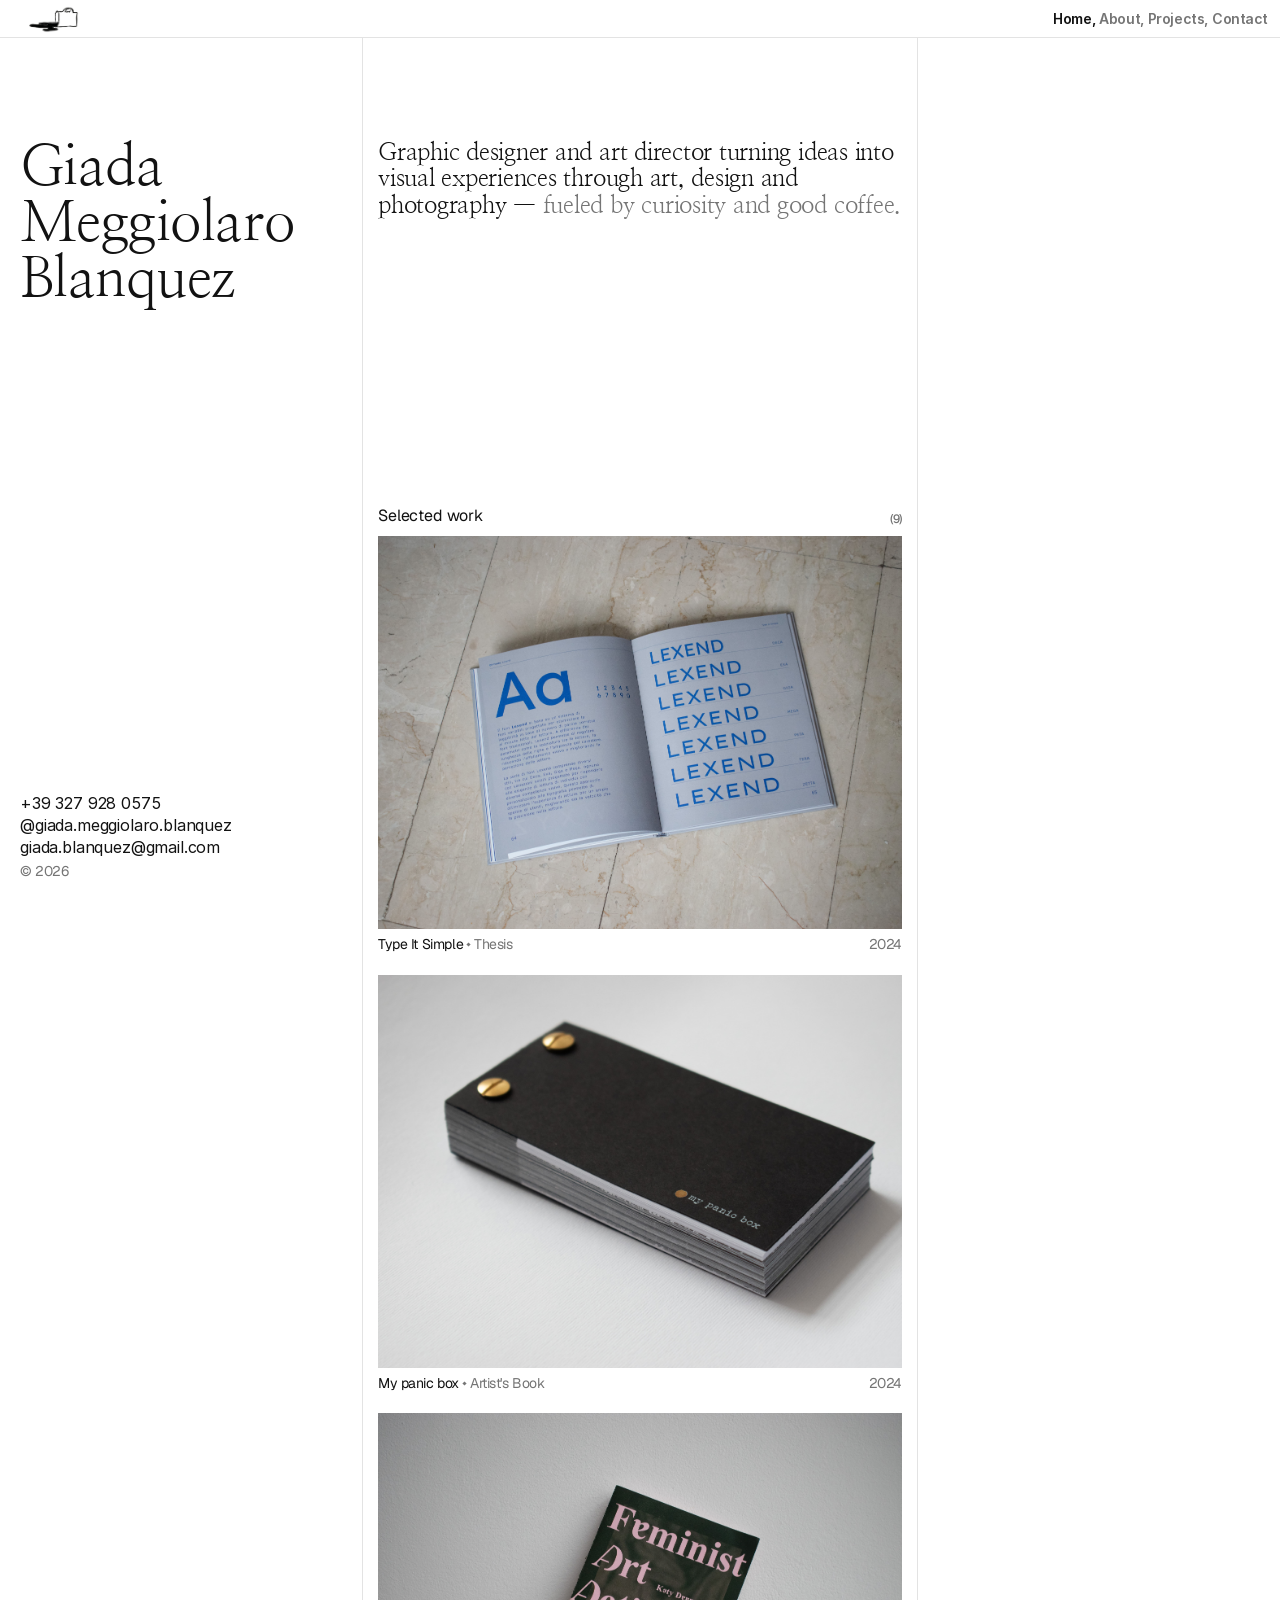
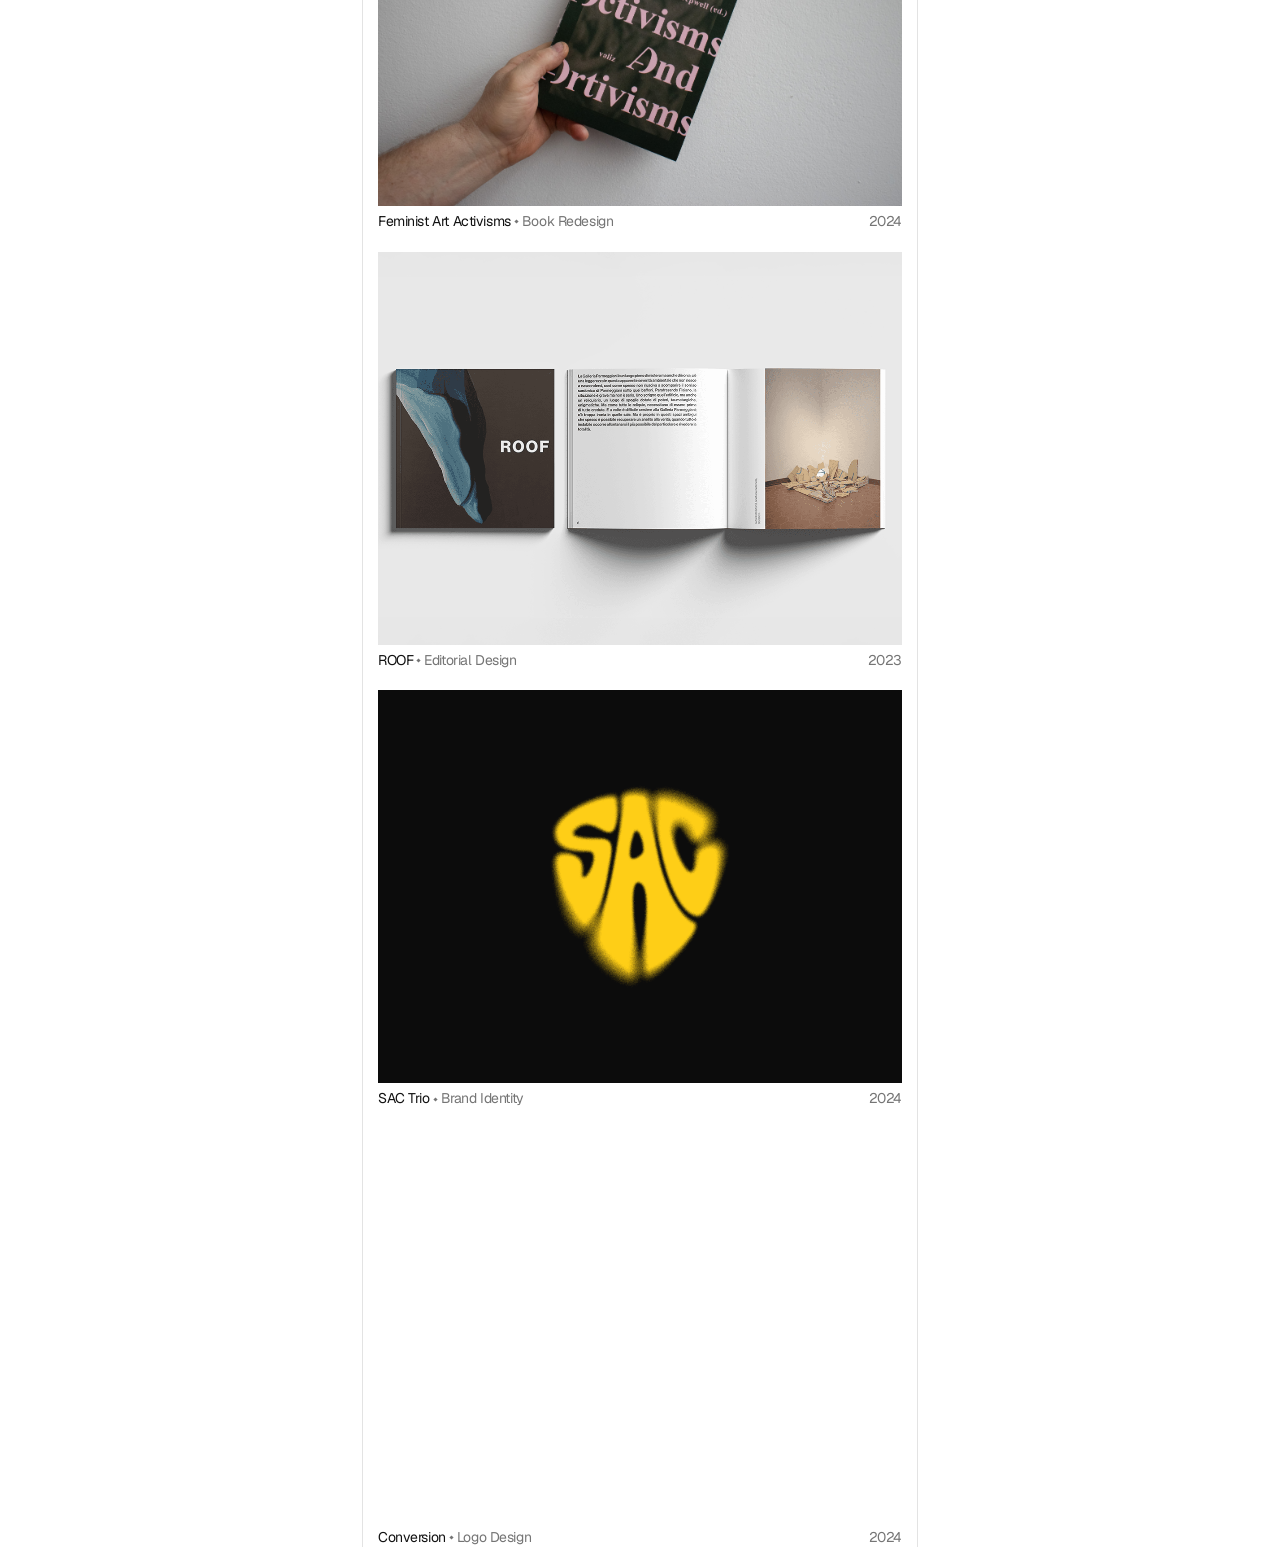
==== commit d1bef8e8: "Restore complete pages, local serif fonts, project cards and email draft contact" ====
--- a/index.html
+++ b/index.html
@@ -1,15 +1,13 @@
 <!doctype html>
 
 
-<html lang="en">
-
-
+<html lang="en" data-redirect-timezone="1">
 <head>
 	<meta charset="utf-8">
 	<meta name="viewport" content="width=device-width">
 	
 	<title>Giada Meggiolaro Blanquez</title>
-    <link rel="canonical" href="index.html"><meta property="og:url" content="index.html"><meta name="description" content="Graphic Design &amp; Art Direction">
+    <meta name="description" content="Graphic Design &amp; Art Direction">
     
     
     
@@ -143,18 +141,18 @@
     
     
 	
-	<meta name="robots" content="max-image-preview:large"><style data-portfolio-breakpoint-css>@media(min-width: 1200px){.hidden-72rtr7{display:none!important}}@media(min-width: 810px) and (max-width: 1199.98px){.hidden-1h7uzh0{display:none!important}}@media(max-width: 809.98px){.hidden-16os25a{display:none!important}}@media(min-width: 1200px){.hidden-n8x598{display:none!important}}@media(min-width: 810px) and (max-width: 1199.98px){.hidden-65vi6m{display:none!important}}@media(max-width: 809.98px){.hidden-uve8ak{display:none!important}}</style><style data-portfolio-css-ssr-minified>html,body,#main{box-sizing:border-box;margin:0;padding:0}:root{-webkit-font-smoothing:antialiased;-moz-osx-font-smoothing:grayscale}*{box-sizing:border-box;-webkit-font-smoothing:inherit}h1,h2,h3,h4,h5,h6,p,figure{margin:0}body,input,textarea,select,button{font-family:sans-serif;font-size:12px}body{--token-c4c0c9d2-546e-4038-b872-dd5d46e58f89:#fff;--token-35ce533d-90fd-45de-b94b-75330adda861:#121212;--token-39316b97-7dc9-462e-a078-1fd981342ab6:#e3e3e3;--token-972af2b6-d59f-423b-8bfd-42c3439d4c75:#757575}@supports (z-index:calc(infinity)){#__portfolio-badge-container{--infinity:infinity}}#__portfolio-badge-container{pointer-events:none;width:100%;z-index:calc(var(--infinity,2147480000));justify-content:flex-end;padding:20px;display:flex;position:fixed;bottom:0}body{--portfolio-will-change-override:none}@supports (background:-webkit-named-image(i)) and (not (grid-template-rows:subgrid)){body{--portfolio-will-change-override:transform}}body{--portfolio-will-change-filter-override:none}@supports (background:-webkit-named-image(i)) and (not (position-area:top right)){body{--portfolio-will-change-filter-override:filter}}[data-portfolio-component-type]{position:absolute}[data-portfolio-component-type=Text]{cursor:inherit}[data-portfolio-component-text-autosized] *{white-space:pre}[data-portfolio-component-type=Text]>*{text-align:var(--portfolio-text-alignment,start)}[data-portfolio-component-type=Text] span span,[data-portfolio-component-type=Text] p span,[data-portfolio-component-type=Text] h1 span,[data-portfolio-component-type=Text] h2 span,[data-portfolio-component-type=Text] h3 span,[data-portfolio-component-type=Text] h4 span,[data-portfolio-component-type=Text] h5 span,[data-portfolio-component-type=Text] h6 span{display:block}[data-portfolio-component-type=Text] span span span,[data-portfolio-component-type=Text] p span span,[data-portfolio-component-type=Text] h1 span span,[data-portfolio-component-type=Text] h2 span span,[data-portfolio-component-type=Text] h3 span span,[data-portfolio-component-type=Text] h4 span span,[data-portfolio-component-type=Text] h5 span span,[data-portfolio-component-type=Text] h6 span span{display:unset}[data-portfolio-component-type=Text] div div span,[data-portfolio-component-type=Text] a div span,[data-portfolio-component-type=Text] span span span,[data-portfolio-component-type=Text] p span span,[data-portfolio-component-type=Text] h1 span span,[data-portfolio-component-type=Text] h2 span span,[data-portfolio-component-type=Text] h3 span span,[data-portfolio-component-type=Text] h4 span span,[data-portfolio-component-type=Text] h5 span span,[data-portfolio-component-type=Text] h6 span span,[data-portfolio-component-type=Text] a{font-family:var(--font-family);font-style:var(--font-style);font-weight:min(calc(var(--portfolio-font-weight-increase,0) + var(--font-weight,400)), 900);color:var(--text-color);letter-spacing:var(--letter-spacing);font-size:var(--font-size);text-transform:var(--text-transform);--text-decoration:var(--portfolio-text-decoration-style,solid) var(--portfolio-text-decoration,none) var(--portfolio-text-decoration-color,currentcolor) var(--portfolio-text-decoration-thickness,auto);--text-decoration-skip-ink:var(--portfolio-text-decoration-skip-ink);--text-underline-offset:var(--portfolio-text-decoration-offset);line-height:var(--line-height);--font-family:var(--portfolio-font-family);--font-style:var(--portfolio-font-style);--font-weight:var(--portfolio-font-weight);--text-color:var(--portfolio-text-color);--letter-spacing:var(--portfolio-letter-spacing);--font-size:var(--portfolio-font-size);--text-transform:var(--portfolio-text-transform);--line-height:var(--portfolio-line-height)}[data-portfolio-component-type=Text] a,[data-portfolio-component-type=Text] a div span,[data-portfolio-component-type=Text] a span span span,[data-portfolio-component-type=Text] a p span span,[data-portfolio-component-type=Text] a h1 span span,[data-portfolio-component-type=Text] a h2 span span,[data-portfolio-component-type=Text] a h3 span span,[data-portfolio-component-type=Text] a h4 span span,[data-portfolio-component-type=Text] a h5 span span,[data-portfolio-component-type=Text] a h6 span span{--font-family:var(--portfolio-link-font-family,var(--portfolio-font-family));--font-style:var(--portfolio-link-font-style,var(--portfolio-font-style));--font-weight:var(--portfolio-link-font-weight,var(--portfolio-font-weight));--text-color:var(--portfolio-link-text-color,var(--portfolio-text-color));--font-size:var(--portfolio-link-font-size,var(--portfolio-font-size));--text-transform:var(--portfolio-link-text-transform,var(--portfolio-text-transform));--text-decoration:var(--portfolio-link-text-decoration-style,var(--portfolio-text-decoration-style,solid)) var(--portfolio-link-text-decoration,var(--portfolio-text-decoration,none)) var(--portfolio-link-text-decoration-color,var(--portfolio-text-decoration-color,currentcolor)) var(--portfolio-link-text-decoration-thickness,var(--portfolio-text-decoration-thickness,auto));--text-decoration-skip-ink:var(--portfolio-link-text-decoration-skip-ink,var(--portfolio-text-decoration-skip-ink));--text-underline-offset:var(--portfolio-link-text-decoration-offset,var(--portfolio-text-decoration-offset))}[data-portfolio-component-type=Text] a:hover,[data-portfolio-component-type=Text] a div span:hover,[data-portfolio-component-type=Text] a span span span:hover,[data-portfolio-component-type=Text] a p span span:hover,[data-portfolio-component-type=Text] a h1 span span:hover,[data-portfolio-component-type=Text] a h2 span span:hover,[data-portfolio-component-type=Text] a h3 span span:hover,[data-portfolio-component-type=Text] a h4 span span:hover,[data-portfolio-component-type=Text] a h5 span span:hover,[data-portfolio-component-type=Text] a h6 span span:hover{--font-family:var(--portfolio-link-hover-font-family,var(--portfolio-link-font-family,var(--portfolio-font-family)));--font-style:var(--portfolio-link-hover-font-style,var(--portfolio-link-font-style,var(--portfolio-font-style)));--font-weight:var(--portfolio-link-hover-font-weight,var(--portfolio-link-font-weight,var(--portfolio-font-weight)));--text-color:var(--portfolio-link-hover-text-color,var(--portfolio-link-text-color,var(--portfolio-text-color)));--font-size:var(--portfolio-link-hover-font-size,var(--portfolio-link-font-size,var(--portfolio-font-size)));--text-transform:var(--portfolio-link-hover-text-transform,var(--portfolio-link-text-transform,var(--portfolio-text-transform)));--text-decoration:var(--portfolio-link-hover-text-decoration-style,var(--portfolio-link-text-decoration-style,var(--portfolio-text-decoration-style,solid))) var(--portfolio-link-hover-text-decoration,var(--portfolio-link-text-decoration,var(--portfolio-text-decoration,none))) var(--portfolio-link-hover-text-decoration-color,var(--portfolio-link-text-decoration-color,var(--portfolio-text-decoration-color,currentcolor))) var(--portfolio-link-hover-text-decoration-thickness,var(--portfolio-link-text-decoration-thickness,var(--portfolio-text-decoration-thickness,auto)));--text-decoration-skip-ink:var(--portfolio-link-hover-text-decoration-skip-ink,var(--portfolio-link-text-decoration-skip-ink,var(--portfolio-text-decoration-skip-ink)));--text-underline-offset:var(--portfolio-link-hover-text-decoration-offset,var(--portfolio-link-text-decoration-offset,var(--portfolio-text-decoration-offset)))}[data-portfolio-component-type=Text].isCurrent a,[data-portfolio-component-type=Text].isCurrent a div span,[data-portfolio-component-type=Text].isCurrent a span span span,[data-portfolio-component-type=Text].isCurrent a p span span,[data-portfolio-component-type=Text].isCurrent a h1 span span,[data-portfolio-component-type=Text].isCurrent a h2 span span,[data-portfolio-component-type=Text].isCurrent a h3 span span,[data-portfolio-component-type=Text].isCurrent a h4 span span,[data-portfolio-component-type=Text].isCurrent a h5 span span,[data-portfolio-component-type=Text].isCurrent a h6 span span{--font-family:var(--portfolio-link-current-font-family,var(--portfolio-link-font-family,var(--portfolio-font-family)));--font-style:var(--portfolio-link-current-font-style,var(--portfolio-link-font-style,var(--portfolio-font-style)));--font-weight:var(--portfolio-link-current-font-weight,var(--portfolio-link-font-weight,var(--portfolio-font-weight)));--text-color:var(--portfolio-link-current-text-color,var(--portfolio-link-text-color,var(--portfolio-text-color)));--font-size:var(--portfolio-link-current-font-size,var(--portfolio-link-font-size,var(--portfolio-font-size)));--text-transform:var(--portfolio-link-current-text-transform,var(--portfolio-link-text-transform,var(--portfolio-text-transform)));--text-decoration:var(--portfolio-link-current-text-decoration-style,var(--portfolio-link-text-decoration-style,var(--portfolio-text-decoration-style,solid))) var(--portfolio-link-current-text-decoration,var(--portfolio-link-text-decoration,var(--portfolio-text-decoration,none))) var(--portfolio-link-current-text-decoration-color,var(--portfolio-link-text-decoration-color,var(--portfolio-text-decoration-color,currentcolor))) var(--portfolio-link-current-text-decoration-thickness,var(--portfolio-link-text-decoration-thickness,var(--portfolio-text-decoration-thickness,auto)));--text-decoration-skip-ink:var(--portfolio-link-current-text-decoration-skip-ink,var(--portfolio-link-text-decoration-skip-ink,var(--portfolio-text-decoration-skip-ink)));--text-underline-offset:var(--portfolio-link-current-text-decoration-offset,var(--portfolio-link-text-decoration-offset,var(--portfolio-text-decoration-offset)))}[data-portfolio-component-type=RichTextContainer]{outline:none;flex-direction:column;flex-shrink:0;justify-content:flex-start;display:flex}p.portfolio-text,div.portfolio-text,figure.portfolio-text,h1.portfolio-text,h2.portfolio-text,h3.portfolio-text,h4.portfolio-text,h5.portfolio-text,h6.portfolio-text,ol.portfolio-text,ul.portfolio-text{margin:0;padding:0}p.portfolio-text,div.portfolio-text,h1.portfolio-text,h2.portfolio-text,h3.portfolio-text,h4.portfolio-text,h5.portfolio-text,h6.portfolio-text,li.portfolio-text,ol.portfolio-text,ul.portfolio-text,mark.portfolio-text,span.portfolio-text:not([data-text-fill]){font-family:var(--portfolio-font-family-preview,var(--portfolio-blockquote-font-family,var(--portfolio-font-family,Inter, Inter Placeholder, sans-serif)));font-style:var(--portfolio-font-style-preview,var(--portfolio-blockquote-font-style,var(--portfolio-font-style,normal)));font-weight:var(--portfolio-font-weight-preview,var(--portfolio-blockquote-font-weight,var(--portfolio-font-weight,400)));color:var(--portfolio-blockquote-text-color,var(--portfolio-text-color,#000));font-size:calc(var(--portfolio-blockquote-font-size,var(--portfolio-font-size,16px)) * var(--portfolio-font-size-scale,1));letter-spacing:var(--portfolio-blockquote-letter-spacing,var(--portfolio-letter-spacing,0));text-transform:var(--portfolio-blockquote-text-transform,var(--portfolio-text-transform,none));-webkit-text-decoration-line:var(--portfolio-blockquote-text-decoration,var(--portfolio-text-decoration,initial));text-decoration-line:var(--portfolio-blockquote-text-decoration,var(--portfolio-text-decoration,initial));-webkit-text-decoration-style:var(--portfolio-blockquote-text-decoration-style,var(--portfolio-text-decoration-style,initial));text-decoration-style:var(--portfolio-blockquote-text-decoration-style,var(--portfolio-text-decoration-style,initial));-webkit-text-decoration-color:var(--portfolio-blockquote-text-decoration-color,var(--portfolio-text-decoration-color,initial));text-decoration-color:var(--portfolio-blockquote-text-decoration-color,var(--portfolio-text-decoration-color,initial));text-decoration-thickness:var(--portfolio-blockquote-text-decoration-thickness,var(--portfolio-text-decoration-thickness,initial));text-decoration-skip-ink:var(--portfolio-blockquote-text-decoration-skip-ink,var(--portfolio-text-decoration-skip-ink,initial));text-underline-offset:var(--portfolio-blockquote-text-decoration-offset,var(--portfolio-text-decoration-offset,initial));line-height:var(--portfolio-blockquote-line-height,var(--portfolio-line-height,1.2em));text-align:var(--portfolio-blockquote-text-alignment,var(--portfolio-text-alignment,start));-webkit-text-stroke-width:var(--portfolio-text-stroke-width,initial);-webkit-text-stroke-color:var(--portfolio-text-stroke-color,initial);-moz-font-feature-settings:var(--portfolio-font-open-type-features,initial);-webkit-font-feature-settings:var(--portfolio-font-open-type-features,initial);font-feature-settings:var(--portfolio-font-open-type-features,initial);font-variation-settings:var(--portfolio-font-variation-axes-preview,var(--portfolio-font-variation-axes,normal));text-wrap:var(--portfolio-text-wrap-override,var(--portfolio-text-wrap))}mark.portfolio-text,p.portfolio-text,div.portfolio-text,h1.portfolio-text,h2.portfolio-text,h3.portfolio-text,h4.portfolio-text,h5.portfolio-text,h6.portfolio-text,li.portfolio-text,ol.portfolio-text,ul.portfolio-text{background-color:var(--portfolio-blockquote-text-background-color,var(--portfolio-text-background-color,initial));border-radius:var(--portfolio-blockquote-text-background-radius,var(--portfolio-text-background-radius,initial));corner-shape:var(--portfolio-blockquote-text-background-corner-shape,var(--portfolio-text-background-corner-shape,initial));padding:var(--portfolio-blockquote-text-background-padding,var(--portfolio-text-background-padding,initial))}@supports not (color:color(display-p3 1 1 1)){p.portfolio-text,div.portfolio-text,h1.portfolio-text,h2.portfolio-text,h3.portfolio-text,h4.portfolio-text,h5.portfolio-text,h6.portfolio-text,li.portfolio-text,ol.portfolio-text,ul.portfolio-text,span.portfolio-text:not([data-text-fill]){color:var(--portfolio-blockquote-text-color-rgb,var(--portfolio-blockquote-text-color,var(--portfolio-text-color-rgb,var(--portfolio-text-color,#000))));-webkit-text-stroke-color:var(--portfolio-text-stroke-color-rgb,var(--portfolio-text-stroke-color,initial))}mark.portfolio-text{background-color:var(--portfolio-blockquote-text-background-color-rgb,var(--portfolio-blockquote-text-background-color,var(--portfolio-text-background-color-rgb,var(--portfolio-text-background-color,initial))))}}.portfolio-fit-text .portfolio-text{white-space:nowrap;white-space-collapse:preserve}strong.portfolio-text{font-family:var(--portfolio-blockquote-font-family-bold,var(--portfolio-font-family-bold));font-style:var(--portfolio-blockquote-font-style-bold,var(--portfolio-font-style-bold));font-weight:var(--portfolio-blockquote-font-weight-bold,var(--portfolio-font-weight-bold,bolder));font-variation-settings:var(--portfolio-blockquote-font-variation-axes-bold,var(--portfolio-font-variation-axes-bold))}em.portfolio-text{font-family:var(--portfolio-blockquote-font-family-italic,var(--portfolio-font-family-italic));font-style:var(--portfolio-blockquote-font-style-italic,var(--portfolio-font-style-italic,italic));font-weight:var(--portfolio-blockquote-font-weight-italic,var(--portfolio-font-weight-italic));font-variation-settings:var(--portfolio-blockquote-font-variation-axes-italic,var(--portfolio-font-variation-axes-italic))}em.portfolio-text>strong.portfolio-text{font-family:var(--portfolio-blockquote-font-family-bold-italic,var(--portfolio-font-family-bold-italic));font-style:var(--portfolio-blockquote-font-style-bold-italic,var(--portfolio-font-style-bold-italic,italic));font-weight:var(--portfolio-blockquote-font-weight-bold-italic,var(--portfolio-font-weight-bold-italic,bolder));font-variation-settings:var(--portfolio-blockquote-font-variation-axes-bold-italic,var(--portfolio-font-variation-axes-bold-italic))}p.portfolio-text:not(:first-child),div.portfolio-text:not(:first-child),h1.portfolio-text:not(:first-child),h2.portfolio-text:not(:first-child),h3.portfolio-text:not(:first-child),h4.portfolio-text:not(:first-child),h5.portfolio-text:not(:first-child),h6.portfolio-text:not(:first-child),ol.portfolio-text:not(:first-child),ul.portfolio-text:not(:first-child),blockquote.portfolio-text:not(:first-child),table.portfolio-text:not(:first-child),figure.portfolio-text:not(:first-child),.portfolio-image.portfolio-text:not(:first-child){margin-top:var(--portfolio-blockquote-paragraph-spacing,var(--portfolio-paragraph-spacing,0))}li.portfolio-text>ul.portfolio-text:nth-child(2),li.portfolio-text>ol.portfolio-text:nth-child(2){margin-top:0}.portfolio-text[data-text-fill]{-webkit-text-fill-color:transparent;padding:max(0em, calc(calc(1.3em - var(--portfolio-blockquote-line-height,var(--portfolio-line-height,1.3em))) / 2));margin:min(0em, calc(calc(1.3em - var(--portfolio-blockquote-line-height,var(--portfolio-line-height,1.3em))) / -2));-webkit-background-clip:text;background-clip:text;display:inline-block}code.portfolio-text,code.portfolio-text span.portfolio-text:not([data-text-fill]){font-family:var(--portfolio-code-font-family,var(--portfolio-font-family,Inter, Inter Placeholder, sans-serif));font-style:var(--portfolio-blockquote-font-style,var(--portfolio-code-font-style,var(--portfolio-font-style,normal)));font-weight:var(--portfolio-blockquote-font-weight,var(--portfolio-code-font-weight,var(--portfolio-font-weight,400)));color:var(--portfolio-blockquote-text-color,var(--portfolio-code-text-color,var(--portfolio-text-color,#000)));font-size:calc(var(--portfolio-blockquote-font-size,var(--portfolio-font-size,16px)) * var(--portfolio-font-size-scale,1));letter-spacing:var(--portfolio-blockquote-letter-spacing,var(--portfolio-letter-spacing,0));line-height:var(--portfolio-blockquote-line-height,var(--portfolio-line-height,1.2em))}@supports not (color:color(display-p3 1 1 1)){code.portfolio-text,code.portfolio-text span.portfolio-text:not([data-text-fill]){color:var(--portfolio-blockquote-text-color-rgb,var(--portfolio-blockquote-text-color,var(--portfolio-code-text-color-rgb,var(--portfolio-code-text-color,var(--portfolio-text-color-rgb,var(--portfolio-text-color,#000))))))}}blockquote.portfolio-text{unicode-bidi:initial;margin-block-start:initial;margin-block-end:initial;margin-inline-start:initial;margin-inline-end:initial}a.portfolio-text,a.portfolio-text span.portfolio-text:not([data-text-fill]),span.portfolio-text[data-nested-link],span.portfolio-text[data-nested-link] span.portfolio-text:not([data-text-fill]){color:inherit;font-family:var(--portfolio-font-family-preview,var(--portfolio-link-font-family,var(--portfolio-blockquote-font-family,var(--portfolio-font-family,Inter, Inter Placeholder, sans-serif))));font-style:var(--portfolio-font-style-preview,var(--portfolio-link-font-style,var(--portfolio-blockquote-font-style,var(--portfolio-font-style,normal))));font-weight:var(--portfolio-font-weight-preview,var(--portfolio-link-font-weight,var(--portfolio-blockquote-font-weight,var(--portfolio-font-weight,400))));font-size:calc(var(--portfolio-blockquote-font-size,var(--portfolio-font-size,16px)) * var(--portfolio-font-size-scale,1));text-transform:var(--portfolio-link-text-transform,var(--portfolio-blockquote-text-transform,var(--portfolio-text-transform,none)));cursor:var(--portfolio-custom-cursors,pointer);background-color:initial;border-radius:var(--portfolio-link-text-background-radius,initial);corner-shape:var(--portfolio-link-text-background-corner-shape,initial);padding:var(--portfolio-link-text-background-padding,initial)}a.portfolio-text,span.portfolio-text[data-nested-link]{color:var(--portfolio-link-text-color,var(--portfolio-blockquote-text-color,var(--portfolio-text-color,#000)));-webkit-text-decoration-line:var(--portfolio-link-text-decoration,var(--portfolio-blockquote-text-decoration,var(--portfolio-text-decoration,initial)));text-decoration-line:var(--portfolio-link-text-decoration,var(--portfolio-blockquote-text-decoration,var(--portfolio-text-decoration,initial)));-webkit-text-decoration-style:var(--portfolio-link-text-decoration-style,var(--portfolio-blockquote-text-decoration-style,var(--portfolio-text-decoration-style,initial)));text-decoration-style:var(--portfolio-link-text-decoration-style,var(--portfolio-blockquote-text-decoration-style,var(--portfolio-text-decoration-style,initial)));-webkit-text-decoration-color:var(--portfolio-link-text-decoration-color,var(--portfolio-blockquote-text-decoration-color,var(--portfolio-text-decoration-color,initial)));text-decoration-color:var(--portfolio-link-text-decoration-color,var(--portfolio-blockquote-text-decoration-color,var(--portfolio-text-decoration-color,initial)));text-decoration-thickness:var(--portfolio-link-text-decoration-thickness,var(--portfolio-blockquote-text-decoration-thickness,var(--portfolio-text-decoration-thickness,initial)));text-decoration-skip-ink:var(--portfolio-link-text-decoration-skip-ink,var(--portfolio-blockquote-text-decoration-skip-ink,var(--portfolio-text-decoration-skip-ink,initial)));text-underline-offset:var(--portfolio-link-text-decoration-offset,var(--portfolio-blockquote-text-decoration-offset,var(--portfolio-text-decoration-offset,initial)));background-color:var(--portfolio-link-text-background-color,initial)}@supports not (color:color(display-p3 1 1 1)){a.portfolio-text,span.portfolio-text[data-nested-link]{color:var(--portfolio-link-text-color-rgb,var(--portfolio-link-text-color,var(--portfolio-blockquote-text-color-rgb,var(--portfolio-blockquote-text-color,var(--portfolio-text-color-rgb,var(--portfolio-text-color,#000))))));background-color:var(--portfolio-link-text-background-color-rgb,var(--portfolio-link-text-background-color,initial));-webkit-text-decoration-color:var(--portfolio-link-text-decoration-color-rgb,var(--portfolio-link-text-decoration-color,var(--portfolio-text-decoration-color-rgb,var(--portfolio-text-decoration-color,currentcolor))));text-decoration-color:var(--portfolio-link-text-decoration-color-rgb,var(--portfolio-link-text-decoration-color,var(--portfolio-text-decoration-color-rgb,var(--portfolio-text-decoration-color,currentcolor))))}}code.portfolio-text a.portfolio-text,code.portfolio-text a.portfolio-text span.portfolio-text:not([data-text-fill]),code.portfolio-text span.portfolio-text[data-nested-link],code.portfolio-text span.portfolio-text[data-nested-link] span.portfolio-text:not([data-text-fill]){font-family:var(--portfolio-code-font-family,var(--portfolio-font-family,Inter, Inter Placeholder, sans-serif));font-style:var(--portfolio-blockquote-font-style,var(--portfolio-code-font-style,var(--portfolio-font-style,normal)));font-weight:var(--portfolio-blockquote-font-weight,var(--portfolio-code-font-weight,var(--portfolio-font-weight,400)));color:inherit;font-size:calc(var(--portfolio-blockquote-font-size,var(--portfolio-font-size,16px)) * var(--portfolio-font-size-scale,1))}code.portfolio-text a.portfolio-text,code.portfolio-text span.portfolio-text[data-nested-link]{color:var(--portfolio-link-text-color,var(--portfolio-blockquote-text-color,var(--portfolio-code-text-color,var(--portfolio-text-color,#000))))}@supports not (color:color(display-p3 1 1 1)){code.portfolio-text a.portfolio-text,code.portfolio-text a.portfolio-text span.portfolio-text:not([data-text-fill]),code.portfolio-text span.portfolio-text[data-nested-link],code.portfolio-text span.portfolio-text[data-nested-link] span.portfolio-text:not([data-text-fill]){color:var(--portfolio-link-text-color-rgb,var(--portfolio-link-text-color,var(--portfolio-blockquote-text-color-rgb,var(--portfolio-blockquote-text-color,var(--portfolio-code-text-color-rgb,var(--portfolio-code-text-color,var(--portfolio-text-color-rgb,var(--portfolio-text-color,#000))))))))}}a.portfolio-text:where(:not(.portfolio-image)):hover,a.portfolio-text:hover span.portfolio-text:not([data-text-fill]),span.portfolio-text[data-nested-link]:hover,span.portfolio-text[data-nested-link]:hover span.portfolio-text:not([data-text-fill]){font-family:var(--portfolio-font-family-preview,var(--portfolio-link-hover-font-family,var(--portfolio-link-font-family,var(--portfolio-blockquote-font-family,var(--portfolio-font-family,Inter, Inter Placeholder, sans-serif)))));font-style:var(--portfolio-font-style-preview,var(--portfolio-link-hover-font-style,var(--portfolio-link-font-style,var(--portfolio-blockquote-font-style,var(--portfolio-font-style,normal)))));font-weight:var(--portfolio-font-weight-preview,var(--portfolio-link-hover-font-weight,var(--portfolio-link-font-weight,var(--portfolio-blockquote-font-weight,var(--portfolio-font-weight,400)))));font-size:calc(var(--portfolio-link-hover-font-size,var(--portfolio-blockquote-font-size,var(--portfolio-font-size,16px))) * var(--portfolio-font-size-scale,1));text-transform:var(--portfolio-link-hover-text-transform,var(--portfolio-link-text-transform,var(--portfolio-blockquote-text-transform,var(--portfolio-text-transform,none))));border-radius:var(--portfolio-link-hover-text-background-radius,var(--portfolio-link-text-background-radius,var(--portfolio-text-background-radius,initial)));corner-shape:var(--portfolio-link-hover-text-background-corner-shape,var(--portfolio-link-text-background-corner-shape,var(--portfolio-text-background-corner-shape,initial)));padding:var(--portfolio-link-hover-text-background-padding,var(--portfolio-link-text-background-padding,var(--portfolio-text-background-padding,initial)))}a.portfolio-text:hover,span.portfolio-text[data-nested-link]:hover{color:var(--portfolio-link-hover-text-color,var(--portfolio-link-text-color,var(--portfolio-blockquote-text-color,var(--portfolio-text-color,#000))));-webkit-text-decoration-line:var(--portfolio-link-hover-text-decoration,var(--portfolio-link-text-decoration,var(--portfolio-blockquote-text-decoration,var(--portfolio-text-decoration,initial))));text-decoration-line:var(--portfolio-link-hover-text-decoration,var(--portfolio-link-text-decoration,var(--portfolio-blockquote-text-decoration,var(--portfolio-text-decoration,initial))));-webkit-text-decoration-style:var(--portfolio-link-hover-text-decoration-style,var(--portfolio-link-text-decoration-style,var(--portfolio-blockquote-text-decoration-style,var(--portfolio-text-decoration-style,initial))));text-decoration-style:var(--portfolio-link-hover-text-decoration-style,var(--portfolio-link-text-decoration-style,var(--portfolio-blockquote-text-decoration-style,var(--portfolio-text-decoration-style,initial))));-webkit-text-decoration-color:var(--portfolio-link-hover-text-decoration-color,var(--portfolio-link-text-decoration-color,var(--portfolio-blockquote-text-decoration-color,var(--portfolio-text-decoration-color,initial))));text-decoration-color:var(--portfolio-link-hover-text-decoration-color,var(--portfolio-link-text-decoration-color,var(--portfolio-blockquote-text-decoration-color,var(--portfolio-text-decoration-color,initial))));text-decoration-thickness:var(--portfolio-link-hover-text-decoration-thickness,var(--portfolio-link-text-decoration-thickness,var(--portfolio-blockquote-text-decoration-thickness,var(--portfolio-text-decoration-thickness,initial))));text-decoration-skip-ink:var(--portfolio-link-hover-text-decoration-skip-ink,var(--portfolio-link-text-decoration-skip-ink,var(--portfolio-blockquote-text-decoration-skip-ink,var(--portfolio-text-decoration-skip-ink,initial))));text-underline-offset:var(--portfolio-link-hover-text-decoration-offset,var(--portfolio-link-text-decoration-offset,var(--portfolio-blockquote-text-decoration-offset,var(--portfolio-text-decoration-offset,initial))));background-color:var(--portfolio-link-hover-text-background-color,var(--portfolio-link-text-background-color,var(--portfolio-text-background-color,initial)))}@supports not (color:color(display-p3 1 1 1)){a.portfolio-text:hover,span.portfolio-text[data-nested-link]:hover{color:var(--portfolio-link-hover-text-color-rgb,var(--portfolio-link-hover-text-color,var(--portfolio-link-text-color-rgb,var(--portfolio-link-text-color,var(--portfolio-blockquote-text-color-rgb,var(--portfolio-blockquote-text-color,var(--portfolio-text-color-rgb,var(--portfolio-text-color,#000))))))));background-color:var(--portfolio-link-hover-text-background-color-rgb,var(--portfolio-link-hover-text-background-color,var(--portfolio-link-text-background-color-rgb,var(--portfolio-link-text-background-color,var(--portfolio-text-background-color-rgb,var(--portfolio-text-background-color,initial))))));-webkit-text-decoration-color:var(--portfolio-link-hover-text-decoration-color-rgb,var(--portfolio-link-hover-text-decoration-color,var(--portfolio-link-text-decoration-color-rgb,var(--portfolio-link-text-decoration-color,var(--portfolio-text-decoration-color-rgb,var(--portfolio-text-decoration-color,currentcolor))))));text-decoration-color:var(--portfolio-link-hover-text-decoration-color-rgb,var(--portfolio-link-hover-text-decoration-color,var(--portfolio-link-text-decoration-color-rgb,var(--portfolio-link-text-decoration-color,var(--portfolio-text-decoration-color-rgb,var(--portfolio-text-decoration-color,currentcolor))))))}}code.portfolio-text a.portfolio-text:hover,code.portfolio-text span.portfolio-text[data-nested-link]:hover{color:var(--portfolio-link-hover-text-color,var(--portfolio-link-text-color,var(--portfolio-blockquote-text-color,var(--portfolio-code-text-color,var(--portfolio-text-color,#000)))))}@supports not (color:color(display-p3 1 1 1)){code.portfolio-text a.portfolio-text:hover,code.portfolio-text span.portfolio-text[data-nested-link]:hover{color:var(--portfolio-link-hover-text-color-rgb,var(--portfolio-link-hover-text-color,var(--portfolio-link-text-color-rgb,var(--portfolio-link-text-color,var(--portfolio-blockquote-text-color-rgb,var(--portfolio-blockquote-text-color,var(--portfolio-code-text-color-rgb,var(--portfolio-code-text-color,var(--portfolio-text-color-rgb,var(--portfolio-text-color,#000))))))))))}}a.portfolio-text:where(:not(.portfolio-image))[data-portfolio-page-link-current],a.portfolio-text[data-portfolio-page-link-current] span.portfolio-text:not([data-text-fill]),span.portfolio-text[data-portfolio-page-link-current],span.portfolio-text[data-portfolio-page-link-current] span.portfolio-text:not([data-text-fill]){font-family:var(--portfolio-font-family-preview,var(--portfolio-link-current-font-family,var(--portfolio-link-font-family,var(--portfolio-font-family,Inter, Inter Placeholder, sans-serif))));font-style:var(--portfolio-font-style-preview,var(--portfolio-link-current-font-style,var(--portfolio-link-font-style,var(--portfolio-font-style,normal))));font-weight:var(--portfolio-font-weight-preview,var(--portfolio-link-current-font-weight,var(--portfolio-link-font-weight,var(--portfolio-font-weight,400))));font-size:calc(var(--portfolio-link-current-font-size,var(--portfolio-link-font-size,var(--portfolio-font-size,16px))) * var(--portfolio-font-size-scale,1));text-transform:var(--portfolio-link-current-text-transform,var(--portfolio-link-text-transform,var(--portfolio-text-transform,none)));border-radius:var(--portfolio-link-current-text-background-radius,var(--portfolio-link-text-background-radius,initial));corner-shape:var(--portfolio-link-current-text-background-corner-shape,var(--portfolio-link-text-background-corner-shape,initial));padding:var(--portfolio-link-current-text-background-padding,var(--portfolio-link-text-background-padding,initial))}a.portfolio-text[data-portfolio-page-link-current],span.portfolio-text[data-portfolio-page-link-current]{color:var(--portfolio-link-current-text-color,var(--portfolio-link-text-color,var(--portfolio-text-color,#000)));-webkit-text-decoration-line:var(--portfolio-link-current-text-decoration,var(--portfolio-link-text-decoration,var(--portfolio-text-decoration,initial)));text-decoration-line:var(--portfolio-link-current-text-decoration,var(--portfolio-link-text-decoration,var(--portfolio-text-decoration,initial)));-webkit-text-decoration-style:var(--portfolio-link-current-text-decoration-style,var(--portfolio-link-text-decoration-style,var(--portfolio-text-decoration-style,initial)));text-decoration-style:var(--portfolio-link-current-text-decoration-style,var(--portfolio-link-text-decoration-style,var(--portfolio-text-decoration-style,initial)));-webkit-text-decoration-color:var(--portfolio-link-current-text-decoration-color,var(--portfolio-link-text-decoration-color,var(--portfolio-text-decoration-color,initial)));text-decoration-color:var(--portfolio-link-current-text-decoration-color,var(--portfolio-link-text-decoration-color,var(--portfolio-text-decoration-color,initial)));text-decoration-thickness:var(--portfolio-link-current-text-decoration-thickness,var(--portfolio-link-text-decoration-thickness,var(--portfolio-text-decoration-thickness,initial)));text-decoration-skip-ink:var(--portfolio-link-current-text-decoration-skip-ink,var(--portfolio-link-text-decoration-skip-ink,var(--portfolio-text-decoration-skip-ink,initial)));text-underline-offset:var(--portfolio-link-current-text-decoration-offset,var(--portfolio-link-text-decoration-offset,var(--portfolio-text-decoration-offset,initial)));background-color:var(--portfolio-link-current-text-background-color,var(--portfolio-link-text-background-color,var(--portfolio-text-background-color,initial)))}@supports not (color:color(display-p3 1 1 1)){a.portfolio-text[data-portfolio-page-link-current],span.portfolio-text[data-portfolio-page-link-current]{color:var(--portfolio-link-current-text-color-rgb,var(--portfolio-link-current-text-color,var(--portfolio-link-text-color-rgb,var(--portfolio-link-text-color,var(--portfolio-text-color-rgb,var(--portfolio-text-color,#000))))));background-color:var(--portfolio-link-current-text-background-color-rgb,var(--portfolio-link-current-text-background-color,var(--portfolio-link-text-background-color-rgb,var(--portfolio-link-text-background-color,var(--portfolio-text-background-color-rgb,var(--portfolio-text-background-color,initial))))));-webkit-text-decoration-color:var(--portfolio-link-current-text-decoration-color-rgb,var(--portfolio-link-current-text-decoration-color,var(--portfolio-link-text-decoration-color-rgb,var(--portfolio-link-text-decoration-color,var(--portfolio-text-decoration-color-rgb,var(--portfolio-text-decoration-color,currentcolor))))));text-decoration-color:var(--portfolio-link-current-text-decoration-color-rgb,var(--portfolio-link-current-text-decoration-color,var(--portfolio-link-text-decoration-color-rgb,var(--portfolio-link-text-decoration-color,var(--portfolio-text-decoration-color-rgb,var(--portfolio-text-decoration-color,currentcolor))))))}}code.portfolio-text a.portfolio-text[data-portfolio-page-link-current],code.portfolio-text a.portfolio-text[data-portfolio-page-link-current] span.portfolio-text:not([data-text-fill]),code.portfolio-text span.portfolio-text[data-portfolio-page-link-current],code.portfolio-text span.portfolio-text[data-portfolio-page-link-current] span.portfolio-text:not([data-text-fill]){font-family:var(--portfolio-code-font-family,var(--portfolio-font-family,Inter, Inter Placeholder, sans-serif));font-style:var(--portfolio-code-font-style,var(--portfolio-font-style,normal));font-weight:var(--portfolio-code-font-weight,var(--portfolio-font-weight,400));color:inherit;font-size:calc(var(--portfolio-link-current-font-size,var(--portfolio-link-font-size,var(--portfolio-font-size,16px))) * var(--portfolio-font-size-scale,1))}code.portfolio-text a.portfolio-text[data-portfolio-page-link-current],code.portfolio-text span.portfolio-text[data-portfolio-page-link-current]{color:var(--portfolio-link-current-text-color,var(--portfolio-link-text-color,var(--portfolio-code-text-color,var(--portfolio-text-color,#000))))}@supports not (color:color(display-p3 1 1 1)){code.portfolio-text a.portfolio-text[data-portfolio-page-link-current],code.portfolio-text a.portfolio-text[data-portfolio-page-link-current] span.portfolio-text:not([data-text-fill]),code.portfolio-text span.portfolio-text[data-portfolio-page-link-current],code.portfolio-text span.portfolio-text[data-portfolio-page-link-current] span.portfolio-text:not([data-text-fill]){color:var(--portfolio-link-current-text-color-rgb,var(--portfolio-link-current-text-color,var(--portfolio-link-text-color-rgb,var(--portfolio-link-text-color,var(--portfolio-code-text-color-rgb,var(--portfolio-code-text-color,var(--portfolio-text-color-rgb,var(--portfolio-text-color,#000))))))));background-color:var(--portfolio-link-current-text-background-color-rgb,var(--portfolio-link-current-text-background-color,var(--portfolio-link-text-background-color-rgb,var(--portfolio-link-text-background-color,var(--portfolio-text-background-color-rgb,var(--portfolio-text-background-color,initial))))))}}a.portfolio-text:where(:not(.portfolio-image))[data-portfolio-page-link-current]:hover,a.portfolio-text[data-portfolio-page-link-current]:hover span.portfolio-text:not([data-text-fill]),span.portfolio-text[data-portfolio-page-link-current]:hover,span.portfolio-text[data-portfolio-page-link-current]:hover span.portfolio-text:not([data-text-fill]){color:inherit;font-family:var(--portfolio-font-family-preview,var(--portfolio-link-hover-font-family,var(--portfolio-link-current-font-family,var(--portfolio-link-font-family,var(--portfolio-font-family,Inter, Inter Placeholder, sans-serif)))));font-style:var(--portfolio-font-style-preview,var(--portfolio-link-hover-font-style,var(--portfolio-link-current-font-style,var(--portfolio-link-font-style,var(--portfolio-font-style,normal)))));font-weight:var(--portfolio-font-weight-preview,var(--portfolio-link-hover-font-weight,var(--portfolio-link-current-font-weight,var(--portfolio-link-font-weight,var(--portfolio-font-weight,400)))));font-size:calc(var(--portfolio-link-hover-font-size,var(--portfolio-link-current-font-size,var(--portfolio-link-font-size,var(--portfolio-font-size,16px)))) * var(--portfolio-font-size-scale,1));text-transform:var(--portfolio-link-hover-text-transform,var(--portfolio-link-current-text-transform,var(--portfolio-link-text-transform,var(--portfolio-text-transform,none))));border-radius:var(--portfolio-link-hover-text-background-radius,var(--portfolio-link-current-text-background-radius,var(--portfolio-link-text-background-radius,initial)));corner-shape:var(--portfolio-link-hover-text-background-corner-shape,var(--portfolio-link-current-text-background-corner-shape,var(--portfolio-link-text-background-corner-shape,initial)));padding:var(--portfolio-link-hover-text-background-padding,var(--portfolio-link-current-text-background-padding,var(--portfolio-link-text-background-padding,initial)))}a.portfolio-text[data-portfolio-page-link-current]:hover,span.portfolio-text[data-portfolio-page-link-current]:hover{color:var(--portfolio-link-hover-text-color,var(--portfolio-link-current-text-color,var(--portfolio-link-text-color,var(--portfolio-text-color,#000))));-webkit-text-decoration-line:var(--portfolio-link-hover-text-decoration,var(--portfolio-link-current-text-decoration,var(--portfolio-link-text-decoration,var(--portfolio-text-decoration,initial))));text-decoration-line:var(--portfolio-link-hover-text-decoration,var(--portfolio-link-current-text-decoration,var(--portfolio-link-text-decoration,var(--portfolio-text-decoration,initial))));-webkit-text-decoration-style:var(--portfolio-link-hover-text-decoration-style,var(--portfolio-link-current-text-decoration-style,var(--portfolio-link-text-decoration-style,var(--portfolio-text-decoration-style,initial))));text-decoration-style:var(--portfolio-link-hover-text-decoration-style,var(--portfolio-link-current-text-decoration-style,var(--portfolio-link-text-decoration-style,var(--portfolio-text-decoration-style,initial))));-webkit-text-decoration-color:var(--portfolio-link-hover-text-decoration-color,var(--portfolio-link-current-text-decoration-color,var(--portfolio-link-text-decoration-color,var(--portfolio-text-decoration-color,initial))));text-decoration-color:var(--portfolio-link-hover-text-decoration-color,var(--portfolio-link-current-text-decoration-color,var(--portfolio-link-text-decoration-color,var(--portfolio-text-decoration-color,initial))));text-decoration-thickness:var(--portfolio-link-hover-text-decoration-thickness,var(--portfolio-link-current-text-decoration-thickness,var(--portfolio-link-text-decoration-thickness,var(--portfolio-text-decoration-thickness,initial))));text-decoration-skip-ink:var(--portfolio-link-hover-text-decoration-skip-ink,var(--portfolio-link-current-text-decoration-skip-ink,var(--portfolio-link-text-decoration-skip-ink,var(--portfolio-text-decoration-skip-ink,initial))));text-underline-offset:var(--portfolio-link-hover-text-decoration-offset,var(--portfolio-link-current-text-decoration-offset,var(--portfolio-link-text-decoration-offset,var(--portfolio-text-decoration-offset,initial))));background-color:var(--portfolio-link-hover-text-background-color,var(--portfolio-link-current-text-background-color,var(--portfolio-link-text-background-color,initial)))}@supports not (color:color(display-p3 1 1 1)){a.portfolio-text[data-portfolio-page-link-current]:hover,span.portfolio-text[data-portfolio-page-link-current]:hover{color:var(--portfolio-link-hover-text-color-rgb,var(--portfolio-link-hover-text-color,var(--portfolio-link-current-text-color-rgb,var(--portfolio-link-current-text-color,var(--portfolio-link-text-color-rgb,var(--portfolio-link-text-color,var(--portfolio-code-text-color-rgb,var(--portfolio-code-text-color,var(--portfolio-text-color-rgb,var(--portfolio-text-color,#000))))))))));background-color:var(--portfolio-link-hover-text-background-color-rgb,var(--portfolio-link-hover-text-background-color,var(--portfolio-link-current-text-background-color-rgb,var(--portfolio-link-current-text-background-color,var(--portfolio-link-text-background-color-rgb,var(--portfolio-link-text-background-color,initial))))));-webkit-text-decoration-color:var(--portfolio-link-hover-text-decoration-color-rgb,var(--portfolio-link-hover-text-decoration-color,var(--portfolio-link-current-text-decoration-color-rgb,var(--portfolio-link-current-text-decoration-color,var(--portfolio-link-text-decoration-color-rgb,var(--portfolio-link-text-decoration-color,var(--portfolio-text-decoration-color-rgb,var(--portfolio-text-decoration-color,currentcolor))))))));text-decoration-color:var(--portfolio-link-hover-text-decoration-color-rgb,var(--portfolio-link-hover-text-decoration-color,var(--portfolio-link-current-text-decoration-color-rgb,var(--portfolio-link-current-text-decoration-color,var(--portfolio-link-text-decoration-color-rgb,var(--portfolio-link-text-decoration-color,var(--portfolio-text-decoration-color-rgb,var(--portfolio-text-decoration-color,currentcolor))))))))}}code.portfolio-text a.portfolio-text[data-portfolio-page-link-current]:hover,code.portfolio-text span.portfolio-text[data-portfolio-page-link-current]:hover{color:var(--portfolio-link-hover-text-color,var(--portfolio-link-current-text-color,var(--portfolio-link-text-color,var(--portfolio-code-text-color,var(--portfolio-text-color,#000)))))}@supports not (color:color(display-p3 1 1 1)){code.portfolio-text a.portfolio-text[data-portfolio-page-link-current]:hover,code.portfolio-text a.portfolio-text[data-portfolio-page-link-current]:hover span.portfolio-text:not([data-text-fill]),code.portfolio-text span.portfolio-text[data-portfolio-page-link-current]:hover,code.portfolio-text span.portfolio-text[data-portfolio-page-link-current]:hover span.portfolio-text:not([data-text-fill]){color:var(--portfolio-link-hover-text-color-rgb,var(--portfolio-link-hover-text-color,var(--portfolio-link-current-text-color-rgb,var(--portfolio-link-current-text-color,var(--portfolio-link-text-color-rgb,var(--portfolio-link-text-color,var(--portfolio-code-text-color-rgb,var(--portfolio-code-text-color,var(--portfolio-text-color-rgb,var(--portfolio-text-color,#000))))))))));background-color:var(--portfolio-link-hover-text-background-color-rgb,var(--portfolio-link-hover-text-background-color,var(--portfolio-link-current-text-background-color-rgb,var(--portfolio-link-current-text-background-color,var(--portfolio-link-text-background-color-rgb,var(--portfolio-link-text-background-color,initial))))))}}.portfolio-image.portfolio-text{max-width:100%;height:auto;display:block}a.portfolio-image.portfolio-text{box-shadow:none;border:none}.text-styles-preset-reset.portfolio-text{--portfolio-font-family:Inter, Inter Placeholder, sans-serif;--portfolio-font-style:normal;--portfolio-font-weight:500;--portfolio-text-color:#000;--portfolio-font-size:16px;--portfolio-letter-spacing:0;--portfolio-text-transform:none;--portfolio-text-decoration:none;--portfolio-text-decoration-style:none;--portfolio-text-decoration-color:none;--portfolio-text-decoration-thickness:none;--portfolio-text-decoration-skip-ink:none;--portfolio-text-decoration-offset:none;--portfolio-line-height:1.2em;--portfolio-text-alignment:start;--portfolio-font-open-type-features:normal;--portfolio-text-background-color:initial;--portfolio-text-background-radius:initial;--portfolio-text-background-corner-shape:initial;--portfolio-text-background-padding:initial}ol.portfolio-text{--list-style-type:decimal}ul.portfolio-text,ol.portfolio-text{padding-inline-start:0;position:relative}li.portfolio-text{counter-increment:list-item;padding-inline-start:2ch;list-style:""}ol.portfolio-text>li.portfolio-text{padding-inline-start:calc(calc(var(--max-list-digits,1) + 1) * 1ch)}ol.portfolio-text>li.portfolio-text:before{content:counter(list-item, var(--list-style-type)) ".";font-variant-numeric:tabular-nums;position:absolute;inset-inline-start:0}ul.portfolio-text>li.portfolio-text:before{content:"•";position:absolute;inset-inline-start:0}.portfolio-table-wrapper{overflow-x:auto}table.portfolio-text,.portfolio-table-wrapper table.portfolio-text{border-collapse:separate;border-spacing:0;table-layout:auto;word-break:normal;width:100%}td.portfolio-text,th.portfolio-text{overflow-wrap:anywhere;vertical-align:top;min-width:16ch}.portfolio-text-module[data-width=fill]>:first-child,.portfolio-text-module[data-width=fill]>.ssr-variant>:first-child{width:100%!important}[data-portfolio-component-type=DeprecatedRichText]{cursor:inherit}[data-portfolio-component-type=DeprecatedRichText] .text-styles-preset-reset{--portfolio-font-family:Inter, Inter Placeholder, sans-serif;--portfolio-font-style:normal;--portfolio-font-weight:500;--portfolio-text-color:#000;--portfolio-font-size:16px;--portfolio-letter-spacing:0;--portfolio-text-transform:none;--portfolio-text-decoration:none;--portfolio-line-height:1.2em;--portfolio-text-alignment:start;--portfolio-font-open-type-features:normal;--font-variation-settings:normal}[data-portfolio-component-type=DeprecatedRichText] p,[data-portfolio-component-type=DeprecatedRichText] div,[data-portfolio-component-type=DeprecatedRichText] h1,[data-portfolio-component-type=DeprecatedRichText] h2,[data-portfolio-component-type=DeprecatedRichText] h3,[data-portfolio-component-type=DeprecatedRichText] h4,[data-portfolio-component-type=DeprecatedRichText] h5,[data-portfolio-component-type=DeprecatedRichText] h6{margin:0;padding:0}[data-portfolio-component-type=DeprecatedRichText] p,[data-portfolio-component-type=DeprecatedRichText] div,[data-portfolio-component-type=DeprecatedRichText] h1,[data-portfolio-component-type=DeprecatedRichText] h2,[data-portfolio-component-type=DeprecatedRichText] h3,[data-portfolio-component-type=DeprecatedRichText] h4,[data-portfolio-component-type=DeprecatedRichText] h5,[data-portfolio-component-type=DeprecatedRichText] h6,[data-portfolio-component-type=DeprecatedRichText] li,[data-portfolio-component-type=DeprecatedRichText] ol,[data-portfolio-component-type=DeprecatedRichText] ul,[data-portfolio-component-type=DeprecatedRichText] span:not([data-text-fill]){font-family:var(--portfolio-font-family,Inter, Inter Placeholder, sans-serif);font-style:var(--portfolio-font-style,normal);font-weight:var(--portfolio-font-weight,400);color:var(--portfolio-text-color,#000);font-size:var(--portfolio-font-size,16px);letter-spacing:var(--portfolio-letter-spacing,0);text-transform:var(--portfolio-text-transform,none);-webkit-text-decoration:var(--portfolio-text-decoration,none);text-decoration:var(--portfolio-text-decoration,none);line-height:var(--portfolio-line-height,1.2em);text-align:var(--portfolio-text-alignment,start)}[data-portfolio-component-type=DeprecatedRichText] p:not(:first-child),[data-portfolio-component-type=DeprecatedRichText] div:not(:first-child),[data-portfolio-component-type=DeprecatedRichText] h1:not(:first-child),[data-portfolio-component-type=DeprecatedRichText] h2:not(:first-child),[data-portfolio-component-type=DeprecatedRichText] h3:not(:first-child),[data-portfolio-component-type=DeprecatedRichText] h4:not(:first-child),[data-portfolio-component-type=DeprecatedRichText] h5:not(:first-child),[data-portfolio-component-type=DeprecatedRichText] h6:not(:first-child),[data-portfolio-component-type=DeprecatedRichText] ol:not(:first-child),[data-portfolio-component-type=DeprecatedRichText] ul:not(:first-child),[data-portfolio-component-type=DeprecatedRichText] .portfolio-image:not(:first-child){margin-top:var(--portfolio-paragraph-spacing,0)}[data-portfolio-component-type=DeprecatedRichText] span[data-text-fill]{-webkit-text-fill-color:transparent;-webkit-background-clip:text;background-clip:text;display:inline-block}[data-portfolio-component-type=DeprecatedRichText] a,[data-portfolio-component-type=DeprecatedRichText] a span:not([data-text-fill]){font-family:var(--portfolio-link-font-family,var(--portfolio-font-family,Inter, Inter Placeholder, sans-serif));font-style:var(--portfolio-link-font-style,var(--portfolio-font-style,normal));font-weight:var(--portfolio-link-font-weight,var(--portfolio-font-weight,400));color:var(--portfolio-link-text-color,var(--portfolio-text-color,#000));font-size:var(--portfolio-link-font-size,var(--portfolio-font-size,16px));text-transform:var(--portfolio-link-text-transform,var(--portfolio-text-transform,none));-webkit-text-decoration:var(--portfolio-link-text-decoration,var(--portfolio-text-decoration,none));text-decoration:var(--portfolio-link-text-decoration,var(--portfolio-text-decoration,none))}[data-portfolio-component-type=DeprecatedRichText] a:hover,[data-portfolio-component-type=DeprecatedRichText] a:hover span:not([data-text-fill]){font-family:var(--portfolio-link-hover-font-family,var(--portfolio-link-font-family,var(--portfolio-font-family,Inter, Inter Placeholder, sans-serif)));font-style:var(--portfolio-link-hover-font-style,var(--portfolio-link-font-style,var(--portfolio-font-style,normal)));font-weight:var(--portfolio-link-hover-font-weight,var(--portfolio-link-font-weight,var(--portfolio-font-weight,400)));color:var(--portfolio-link-hover-text-color,var(--portfolio-link-text-color,var(--portfolio-text-color,#000)));font-size:var(--portfolio-link-hover-font-size,var(--portfolio-link-font-size,var(--portfolio-font-size,16px)));text-transform:var(--portfolio-link-hover-text-transform,var(--portfolio-link-text-transform,var(--portfolio-text-transform,none)));-webkit-text-decoration:var(--portfolio-link-hover-text-decoration,var(--portfolio-link-text-decoration,var(--portfolio-text-decoration,none)));text-decoration:var(--portfolio-link-hover-text-decoration,var(--portfolio-link-text-decoration,var(--portfolio-text-decoration,none)))}[data-portfolio-component-type=DeprecatedRichText] a[data-portfolio-page-link-current],[data-portfolio-component-type=DeprecatedRichText] a[data-portfolio-page-link-current] span:not([data-text-fill]):not([data-nested-link]){font-family:var(--portfolio-link-current-font-family,var(--portfolio-link-font-family,var(--portfolio-font-family,Inter, Inter Placeholder, sans-serif)));font-style:var(--portfolio-link-current-font-style,var(--portfolio-link-font-style,var(--portfolio-font-style,normal)));font-weight:var(--portfolio-link-current-font-weight,var(--portfolio-link-font-weight,var(--portfolio-font-weight,400)));color:var(--portfolio-link-current-text-color,var(--portfolio-link-text-color,var(--portfolio-text-color,#000)));font-size:var(--portfolio-link-current-font-size,var(--portfolio-link-font-size,var(--portfolio-font-size,16px)));text-transform:var(--portfolio-link-current-text-transform,var(--portfolio-link-text-transform,var(--portfolio-text-transform,none)));-webkit-text-decoration:var(--portfolio-link-current-text-decoration,var(--portfolio-link-text-decoration,var(--portfolio-text-decoration,none)));text-decoration:var(--portfolio-link-current-text-decoration,var(--portfolio-link-text-decoration,var(--portfolio-text-decoration,none)))}[data-portfolio-component-type=DeprecatedRichText] a[data-portfolio-page-link-current]:hover,[data-portfolio-component-type=DeprecatedRichText] a[data-portfolio-page-link-current]:hover span:not([data-text-fill]):not([data-nested-link]){font-family:var(--portfolio-link-hover-font-family,var(--portfolio-link-current-font-family,var(--portfolio-link-font-family,var(--portfolio-font-family,Inter, Inter Placeholder, sans-serif))));font-style:var(--portfolio-link-hover-font-style,var(--portfolio-link-current-font-style,var(--portfolio-link-font-style,var(--portfolio-font-style,normal))));font-weight:var(--portfolio-link-hover-font-weight,var(--portfolio-link-current-font-weight,var(--portfolio-link-font-weight,var(--portfolio-font-weight,400))));color:var(--portfolio-link-hover-text-color,var(--portfolio-link-current-text-color,var(--portfolio-link-text-color,var(--portfolio-text-color,#000))));font-size:var(--portfolio-link-hover-font-size,var(--portfolio-link-current-font-size,var(--portfolio-link-font-size,var(--portfolio-font-size,16px))));text-transform:var(--portfolio-link-hover-text-transform,var(--portfolio-link-current-text-transform,var(--portfolio-link-text-transform,var(--portfolio-text-transform,none))));-webkit-text-decoration:var(--portfolio-link-hover-text-decoration,var(--portfolio-link-current-text-decoration,var(--portfolio-link-text-decoration,var(--portfolio-text-decoration,none))));text-decoration:var(--portfolio-link-hover-text-decoration,var(--portfolio-link-current-text-decoration,var(--portfolio-link-text-decoration,var(--portfolio-text-decoration,none))))}[data-portfolio-component-type=DeprecatedRichText] strong{font-weight:bolder}[data-portfolio-component-type=DeprecatedRichText] em{font-style:italic}[data-portfolio-component-type=DeprecatedRichText] .portfolio-image{max-width:100%;height:auto;display:block}[data-portfolio-component-type=DeprecatedRichText] ul,[data-portfolio-component-type=DeprecatedRichText] ol{width:100%;margin:0;padding-left:0;display:table}[data-portfolio-component-type=DeprecatedRichText] li{counter-increment:list-item;list-style:none;display:table-row}[data-portfolio-component-type=DeprecatedRichText] ol>li:before{box-sizing:border-box;content:counter(list-item) ".";white-space:nowrap;width:2.25ch;padding-right:.75ch;display:table-cell}[data-portfolio-component-type=DeprecatedRichText] ul>li:before{box-sizing:border-box;content:"•";width:2.25ch;padding-right:.75ch;display:table-cell}[data-portfolio-component-type=Stack]:not([data-portfolio-generated])>*,[data-portfolio-component-type=Stack]:not([data-portfolio-generated])>[data-portfolio-component-type],NavigationContainer [data-portfolio-component-type=NavigationContainer]>*,[data-portfolio-component-type=NavigationContainer]>[data-portfolio-component-type]{position:relative}[data-portfolio-component-type=Scroll]::-webkit-scrollbar{display:none}[data-portfolio-component-type=ScrollContentWrapper]>*{position:relative}[data-portfolio-component-type=NativeScroll]{-webkit-overflow-scrolling:touch}[data-portfolio-component-type=NativeScroll]>*{position:relative}[data-portfolio-component-type=NativeScroll].direction-both{overflow:auto}[data-portfolio-component-type=NativeScroll].direction-vertical{overflow:hidden auto}[data-portfolio-component-type=NativeScroll].direction-horizontal{overflow:auto hidden}[data-portfolio-component-type=NativeScroll].direction-vertical>*{width:100%!important}[data-portfolio-component-type=NativeScroll].direction-horizontal>*{height:100%!important}[data-portfolio-component-type=NativeScroll].scrollbar-hidden::-webkit-scrollbar{display:none}[data-portfolio-component-type=PageContentWrapper]>*,[data-portfolio-component-type=PageContentWrapper]>[data-portfolio-component-type]{position:relative}[data-portfolio-component-type=DeviceComponent].no-device>*{width:100%!important;height:100%!important}[data-is-present=false],[data-is-present=false] *{pointer-events:none!important}[data-portfolio-cursor=pointer]{cursor:pointer}[data-portfolio-cursor=grab]{cursor:grab}[data-portfolio-cursor=grab]:active{cursor:grabbing}[data-portfolio-component-type=Frame] *,[data-portfolio-component-type=Stack] *{pointer-events:auto}[data-portfolio-generated] *{pointer-events:unset}.svgContainer svg{display:block}[data-reset=button]{background:0 0;border-width:0;padding:0}[data-hide-scrollbars=true]::-webkit-scrollbar{width:0;height:0}[data-hide-scrollbars=true]::-webkit-scrollbar-thumb{background:0 0}[data-hide-scrollbars=true]{scrollbar-width:none}@supports not (overflow:clip){:root{--overflow-clip-fallback:hidden}}.portfolio-lightbox-container{opacity:1!important;pointer-events:auto!important}@supports (background:-webkit-named-image(i)) and (not (contain-intrinsic-size:inherit)){div.portfolio-text,p.portfolio-text,h1.portfolio-text,h2.portfolio-text,h3.portfolio-text,h4.portfolio-text,h5.portfolio-text,h6.portfolio-text,ol.portfolio-text,ul.portfolio-text,li.portfolio-text,blockquote.portfolio-text,.portfolio-text.portfolio-image{display:var(--text-truncation-display-inline-for-safari-16,revert)}div.portfolio-text:after,p.portfolio-text:after,h1.portfolio-text:after,h2.portfolio-text:after,h3.portfolio-text:after,h4.portfolio-text:after,h5.portfolio-text:after,h6.portfolio-text:after,ol.portfolio-text:after,ul.portfolio-text:after,li.portfolio-text:after,blockquote.portfolio-text:after,.portfolio-text.portfolio-image:after{content:var(--text-truncation-line-break-for-safari-16);white-space:pre}.portfolio-text.portfolio-text-module,.portfolio-text.portfolio-table-wrapper{display:var(--text-truncation-display-none-for-safari-16,revert)}p.portfolio-text[data-text-fill]{display:var(--text-truncation-display-inline-for-safari-16,inline-block)}}@supports (corner-shape:superellipse(2)){:root{--one-if-corner-shape-supported:1}}.portfolio-cursor-none,.portfolio-cursor-none *{cursor:none!important}.portfolio-pointer-events-none,.portfolio-pointer-events-none *{pointer-events:none!important}@supports (aspect-ratio:1){body{--portfolio-aspect-ratio-supported:auto}}.portfolio-A0dGk.portfolio-1s8vbkl,.portfolio-A0dGk .portfolio-1s8vbkl{display:block}.portfolio-A0dGk.portfolio-n8x598{--selection-background-color:var(--token-35ce533d-90fd-45de-b94b-75330adda861,#121212) ;--selection-color:var(--token-c4c0c9d2-546e-4038-b872-dd5d46e58f89,#fff) ;background-color:var(--token-c4c0c9d2-546e-4038-b872-dd5d46e58f89,#fff);flex-flow:column;place-content:center flex-start;align-items:center;gap:0;width:100%;height:min-content;padding:0;display:flex;position:relative;overflow:visible}.portfolio-A0dGk .portfolio-uf9400-container{height:auto;position:var(--portfolio-canvas-fixed-position,fixed);z-index:10;flex:none;top:0;left:0;right:0}.portfolio-A0dGk .portfolio-17yw4bo{margin:0;background:0 0;flex-grow:1;width:0;height:0;margin-bottom:0;position:relative}.portfolio-A0dGk .portfolio-zgx4qc-container{z-index:2;flex:none;order:1002;height:auto;position:absolute;bottom:0;left:0;right:0}[data-layout-template=true]>#overlay{margin-bottom:0}.portfolio-A0dGk[data-selection=true] * ::selection{color:var(--selection-color,none);background-color:var(--selection-background-color,none)}.portfolio-A0dGk [data-selection=true] * ::selection{color:var(--selection-color,none);background-color:var(--selection-background-color,none)}@media (min-width:810px) and (max-width:1199px){.portfolio-A0dGk .portfolio-zgx4qc-container{bottom:unset;left:unset;right:unset;width:100%;position:relative}}@media (max-width:809px){.portfolio-A0dGk .portfolio-zgx4qc-container{bottom:unset;left:unset;right:unset;width:100%;position:relative}}.ssr-variant{display:contents}.portfolio-dhdjT.portfolio-1vercgd,.portfolio-dhdjT .portfolio-1vercgd{display:block}.portfolio-dhdjT.portfolio-2awwzh{height:min-content;overflow:var(--overflow-clip-fallback,clip);flex-flow:row;place-content:center;align-items:center;gap:20px;width:1200px;padding:0;display:flex;position:relative}.portfolio-dhdjT .portfolio-sv6vrp{flex-flow:row;flex:1 0 0;place-content:center flex-start;align-items:center;gap:32px;width:1px;height:min-content;padding:5px 20px;display:flex;position:relative;overflow:visible}.portfolio-dhdjT .portfolio-jmphyf{z-index:1;flex-flow:row;flex:none;place-content:center space-between;align-items:center;width:25%;height:min-content;padding:0;display:flex;position:relative;overflow:visible}.portfolio-dhdjT .portfolio-d0jbmd{flex-flow:row;flex:none;place-content:center;align-items:center;gap:6px;width:min-content;height:min-content;padding:0;text-decoration:none;display:flex;position:relative;overflow:visible}.portfolio-dhdjT .portfolio-ihj2fw{flex:none;width:67px;height:28px;position:relative;overflow:visible}.portfolio-dhdjT .portfolio-1v8i48m{flex-flow:row;flex:none;place-content:center;align-items:center;gap:8px;width:min-content;min-width:40px;height:40px;padding:0;display:flex;position:relative;overflow:hidden}.portfolio-dhdjT .portfolio-1kpe5q3{flex:none;width:20px;height:auto;position:relative}.portfolio-dhdjT .portfolio-mwkixo{flex-flow:row;flex:none;place-content:center;align-items:center;gap:8px;width:25%;height:min-content;padding:0;display:flex;position:relative;overflow:visible}.portfolio-dhdjT .portfolio-1kxexwv{flex-flow:row;flex:none;place-content:center flex-end;align-items:center;gap:2px;width:min-content;min-width:70px;height:min-content;min-height:18px;padding:0;display:flex;position:relative;overflow:visible}.portfolio-dhdjT .portfolio-zi14v7{z-index:1;flex-flow:row;flex:none;place-content:center flex-end;align-items:center;gap:4px;width:504px;height:min-content;padding:0 0 0 16px;display:flex;position:absolute;top:50%;right:12px;overflow:visible}.portfolio-dhdjT .portfolio-vna74r,.portfolio-dhdjT .portfolio-994ncs,.portfolio-dhdjT .portfolio-1i1g7bo,.portfolio-dhdjT .portfolio-1uukoce{white-space:pre;flex:none;width:auto;height:auto;position:relative}.portfolio-dhdjT .portfolio-aearhz{z-index:1;flex:none;height:1px;position:absolute;bottom:0;left:0;right:0;overflow:visible}.portfolio-dhdjT.portfolio-v-12t76yf.portfolio-2awwzh{width:810px}.portfolio-dhdjT.portfolio-v-12t76yf .portfolio-mwkixo{flex:1 0 0;width:1px}.portfolio-dhdjT.portfolio-v-12t76yf .portfolio-zi14v7{min-height:14px;padding:0;right:16px}.portfolio-dhdjT.portfolio-v-12t76yf .portfolio-vna74r{z-index:1;position:absolute;top:50%;right:162px}.portfolio-dhdjT.portfolio-v-12t76yf .portfolio-994ncs{z-index:1;position:absolute;top:50%;right:115px}.portfolio-dhdjT.portfolio-v-12t76yf .portfolio-1i1g7bo{z-index:1;position:absolute;top:50%;right:55px}.portfolio-dhdjT.portfolio-v-12t76yf .portfolio-1uukoce{z-index:1;position:absolute;top:50%;right:0}.portfolio-dhdjT.portfolio-v-1bhh5rp.portfolio-2awwzh,.portfolio-dhdjT.portfolio-v-kqiujg.portfolio-2awwzh{flex-direction:column;justify-content:flex-end;gap:0;width:390px}.portfolio-dhdjT.portfolio-v-1bhh5rp .portfolio-sv6vrp{flex-direction:column;flex:none;align-content:flex-start;align-items:flex-start;gap:0;width:100%;padding:8px 12px}.portfolio-dhdjT.portfolio-v-1bhh5rp .portfolio-jmphyf,.portfolio-dhdjT.portfolio-v-kqiujg .portfolio-jmphyf{order:0;width:100%}.portfolio-dhdjT.portfolio-v-1bhh5rp .portfolio-d0jbmd{z-index:1;order:0}.portfolio-dhdjT.portfolio-v-1bhh5rp .portfolio-1v8i48m,.portfolio-dhdjT.portfolio-v-kqiujg .portfolio-1v8i48m{cursor:pointer;height:32px;min-width:unset;order:1;width:32px}.portfolio-dhdjT.portfolio-v-1bhh5rp .portfolio-aearhz,.portfolio-dhdjT.portfolio-v-kqiujg .portfolio-aearhz{order:2}.portfolio-dhdjT.portfolio-v-kqiujg .portfolio-sv6vrp{flex-direction:column;flex:none;align-content:flex-start;align-items:flex-start;gap:20px;width:100%;padding:8px 12px 20px}.portfolio-dhdjT.portfolio-v-kqiujg .portfolio-d0jbmd{cursor:pointer;z-index:1;order:0}.portfolio-dhdjT.portfolio-v-kqiujg .portfolio-mwkixo{flex-direction:column;order:3;align-content:flex-start;align-items:flex-start;gap:16px;width:100%}.portfolio-dhdjT.portfolio-v-kqiujg .portfolio-1kxexwv{order:0}.portfolio-dhdjT.portfolio-v-kqiujg .portfolio-zi14v7{left:-22px;right:unset;flex-wrap:wrap;order:1;align-content:flex-start;align-items:flex-start;gap:4px;width:390px;padding:0}.portfolio-dhdjT.portfolio-v-kqiujg .portfolio-vna74r{cursor:pointer;z-index:1;position:absolute;top:50%;right:162px}.portfolio-dhdjT.portfolio-v-kqiujg .portfolio-994ncs,.portfolio-dhdjT.portfolio-v-kqiujg .portfolio-1i1g7bo,.portfolio-dhdjT.portfolio-v-kqiujg .portfolio-1uukoce{cursor:pointer}.portfolio-spvY9 .portfolio-styles-preset-1g9c1k:not(.rich-text-wrapper),.portfolio-spvY9 .portfolio-styles-preset-1g9c1k.rich-text-wrapper p{--portfolio-font-family:"Inter", "Inter Placeholder", sans-serif;--portfolio-font-family-bold:"Inter", "Inter Placeholder", sans-serif;--portfolio-font-family-bold-italic:"Inter", "Inter Placeholder", sans-serif;--portfolio-font-family-italic:"Inter", "Inter Placeholder", sans-serif;--portfolio-font-open-type-features:normal;--portfolio-font-size:14px;--portfolio-font-style:normal;--portfolio-font-style-bold:normal;--portfolio-font-style-bold-italic:italic;--portfolio-font-style-italic:italic;--portfolio-font-variation-axes:normal;--portfolio-font-weight:600;--portfolio-font-weight-bold:700;--portfolio-font-weight-bold-italic:700;--portfolio-font-weight-italic:600;--portfolio-letter-spacing:-.03em;--portfolio-line-height:1em;--portfolio-paragraph-spacing:20px;--portfolio-text-alignment:start;--portfolio-text-color:var(--token-35ce533d-90fd-45de-b94b-75330adda861,#121212);--portfolio-text-decoration:none;--portfolio-text-stroke-color:initial;--portfolio-text-stroke-width:initial;--portfolio-text-transform:none}.portfolio-uja20 .portfolio-styles-preset-2fpoad:not(.rich-text-wrapper),.portfolio-uja20 .portfolio-styles-preset-2fpoad.rich-text-wrapper a{--portfolio-link-current-text-color:var(--token-35ce533d-90fd-45de-b94b-75330adda861,#121212);--portfolio-link-hover-text-color:var(--token-35ce533d-90fd-45de-b94b-75330adda861,#121212);--portfolio-link-text-color:var(--token-972af2b6-d59f-423b-8bfd-42c3439d4c75,#5e5e5e);transition:color .2s cubic-bezier(.44,0,.56,1)}.portfolio-ohg0r{-webkit-mask:var(--portfolio-icon-mask);aspect-ratio:1;-webkit-mask:var(--portfolio-icon-mask);mask:var(--portfolio-icon-mask);width:24px;display:block}.portfolio-RUhez.portfolio-lux5qc,.portfolio-RUhez .portfolio-lux5qc{display:block}.portfolio-RUhez.portfolio-72rtr7{background-color:var(--token-c4c0c9d2-546e-4038-b872-dd5d46e58f89,#fff);flex-flow:column;place-content:center flex-start;align-items:center;gap:0;width:1200px;height:min-content;padding:0;display:flex;position:relative;overflow:visible}.portfolio-RUhez .portfolio-18n2j1w{flex-flow:row;flex:none;place-content:flex-start center;align-items:flex-start;gap:32px;width:100%;height:min-content;padding:0 20px;display:flex;position:relative;overflow:visible}.portfolio-RUhez .portfolio-sn780o{z-index:3;flex-flow:column;flex:none;place-content:flex-start space-between;align-items:flex-start;width:25%;height:100vh;padding:140px 0 8px;display:flex;position:sticky;top:0;overflow:visible}.portfolio-RUhez .portfolio-75kzyr{--portfolio-link-text-color:#09f;--portfolio-link-text-decoration:underline;--portfolio-text-wrap-override:balance;flex:none;width:100%;height:auto;position:relative}.portfolio-RUhez .portfolio-149vg3k{flex-flow:column;flex:none;place-content:flex-start center;align-items:flex-start;gap:6px;width:100%;height:min-content;min-height:168px;padding:0;display:flex;position:relative;overflow:hidden}.portfolio-RUhez .portfolio-1nilg7y{flex-flow:column;flex:none;place-content:flex-start center;align-items:flex-start;gap:8px;width:100%;max-width:400px;height:min-content;min-height:18px;padding:0;display:flex;position:relative;overflow:hidden}.portfolio-RUhez .portfolio-1vyb7zt{flex-flow:column;flex:none;place-content:flex-start center;align-items:flex-start;gap:4px;width:100%;height:min-content;padding:0;display:flex;position:relative;overflow:hidden}.portfolio-RUhez .portfolio-omd6uu{flex-flow:column;flex:none;place-content:center;align-items:center;gap:4px;width:100%;height:min-content;min-height:1px;padding:0;display:flex;position:relative;overflow:hidden}.portfolio-RUhez .portfolio-1nsehre{--portfolio-link-text-color:#09f;--portfolio-link-text-decoration:underline;white-space:pre;z-index:1;flex:none;width:auto;height:auto;position:absolute;bottom:67px;left:0}.portfolio-RUhez .portfolio-nc1xln{--portfolio-link-text-color:#09f;--portfolio-link-text-decoration:underline;white-space:pre;z-index:1;flex:none;width:auto;height:auto;position:absolute;bottom:18px;left:0}.portfolio-RUhez .portfolio-1syy7xy{--portfolio-link-text-color:#09f;--portfolio-link-text-decoration:underline;white-space:pre;z-index:1;flex:none;width:auto;height:auto;position:absolute;bottom:45px;left:0}.portfolio-RUhez .portfolio-14psyv5{--portfolio-link-text-color:#09f;--portfolio-link-text-decoration:underline;white-space:pre;z-index:1;flex:none;width:auto;height:auto;position:absolute;bottom:89px;left:0}.portfolio-RUhez .portfolio-19s0btu{--border-bottom-width:0px;--border-color:var(--token-39316b97-7dc9-462e-a078-1fd981342ab6,#e3e3e3);--border-left-width:1px;--border-right-width:1px;--border-style:solid;--border-top-width:0px;background-color:var(--token-c4c0c9d2-546e-4038-b872-dd5d46e58f89,#fff);flex-flow:column;flex:1 0 0;place-content:center flex-start;align-items:center;gap:0;width:1px;height:min-content;padding:140px 16px 0;display:flex;position:relative;overflow:visible}.portfolio-RUhez .portfolio-12yyt0i{z-index:1;flex-flow:column;flex:none;place-content:flex-start;align-items:flex-start;gap:8px;width:100%;height:min-content;padding:0 0 8px;display:flex;position:sticky;top:140px;overflow:visible}.portfolio-RUhez .portfolio-1vwzntc{--portfolio-link-text-color:#09f;--portfolio-link-text-decoration:underline;white-space:pre-wrap;word-break:break-word;word-wrap:break-word;flex:none;width:100%;max-width:600px;height:auto;position:relative}.portfolio-RUhez .portfolio-18inulo{opacity:0;flex:none;width:100%;height:30vh;position:relative;overflow:hidden}.portfolio-RUhez .portfolio-3ixm9f{flex-flow:row;flex:none;place-content:flex-end center;align-items:flex-end;gap:8px;width:100%;height:min-content;padding:0;display:flex;position:relative;overflow:hidden}.portfolio-RUhez .portfolio-1fyncx6{--portfolio-link-text-color:#09f;--portfolio-link-text-decoration:underline;white-space:pre-wrap;word-break:break-word;word-wrap:break-word;flex:1 0 0;width:1px;height:auto;position:relative}.portfolio-RUhez .portfolio-1yscqpp{--portfolio-link-text-color:#09f;--portfolio-link-text-decoration:underline;white-space:pre;flex:none;width:auto;height:auto;position:relative}.portfolio-RUhez .portfolio-1daftdr{background-color:var(--token-c4c0c9d2-546e-4038-b872-dd5d46e58f89,#fff);z-index:2;flex-flow:column;flex:none;place-content:center;align-items:center;gap:12px;width:100%;height:min-content;padding:0;display:flex;position:relative;overflow:hidden}.portfolio-RUhez .portfolio-15jq38o{flex-flow:column;flex:none;place-content:center;align-items:center;gap:20px;width:100%;height:min-content;padding:0;display:flex;position:relative}.portfolio-RUhez .portfolio-1ewb3gf-container{flex:none;width:100%;height:auto;position:relative}.portfolio-RUhez .portfolio-r4o7r6{z-index:3;flex-flow:column;flex:none;place-content:center space-between;align-items:center;width:25%;height:100vh;padding:140px 0 8px;display:flex;position:sticky;top:0;overflow:visible}.portfolio-RUhez .portfolio-1hde1kz{flex-flow:column;flex:none;place-content:flex-start center;align-items:flex-start;gap:32px;width:100%;height:min-content;padding:0;display:flex;position:relative;overflow:visible}.portfolio-RUhez .portfolio-yyuunc{flex-flow:column;flex:none;place-content:flex-start center;align-items:flex-start;gap:8px;width:100%;height:min-content;padding:0;display:flex;position:relative;overflow:visible}.portfolio-RUhez .portfolio-r4yq7a{flex-flow:row;flex:none;place-content:center flex-start;align-items:center;gap:4px;width:100%;height:min-content;min-height:20px;padding:0;display:flex;position:relative;overflow:visible}.portfolio-RUhez .portfolio-1rpa9ti{flex-flow:row;flex:none;place-content:flex-end flex-start;align-items:flex-end;gap:8px;width:100%;height:min-content;padding:0;display:flex;position:relative;overflow:visible}.portfolio-RUhez .portfolio-46qaek{flex-flow:row;flex:1 0 0;place-content:flex-start center;align-items:flex-start;gap:4px;width:1px;height:min-content;padding:0;display:flex;position:relative;overflow:hidden}.portfolio-RUhez .portfolio-1cv6ssl,.portfolio-RUhez .portfolio-1ies1t0{flex-flow:row;flex:none;place-content:flex-start;align-items:flex-start;gap:6px;width:min-content;height:min-content;padding:0;display:flex;position:relative;overflow:visible}.portfolio-RUhez .portfolio-1oh5kr7{flex-flow:column;flex:none;place-content:flex-start center;align-items:flex-start;gap:8px;width:min-content;min-width:204px;height:min-content;min-height:20px;padding:2px 0;display:flex;position:relative;overflow:visible}.portfolio-RUhez .portfolio-13mhr0y{flex-flow:column;flex:none;place-content:flex-start center;align-items:flex-start;gap:8px;width:min-content;height:min-content;min-height:18px;padding:2px 0;display:flex;position:relative;overflow:visible}.portfolio-RUhez .portfolio-psb7i3-container{flex:none;width:auto;height:auto;position:relative}.portfolio-Ec0TE .portfolio-styles-preset-1fe6285:not(.rich-text-wrapper),.portfolio-Ec0TE .portfolio-styles-preset-1fe6285.rich-text-wrapper h1{--portfolio-font-family:"Nanum Myeongjo", "Nanum Myeongjo Placeholder", serif;--portfolio-font-family-bold:"Nanum Myeongjo", "Nanum Myeongjo Placeholder", serif;--portfolio-font-open-type-features:normal;--portfolio-font-size:56px;--portfolio-font-style:normal;--portfolio-font-style-bold:normal;--portfolio-font-variation-axes:normal;--portfolio-font-weight:400;--portfolio-font-weight-bold:800;--portfolio-letter-spacing:-.01em;--portfolio-line-height:1em;--portfolio-paragraph-spacing:0px;--portfolio-text-alignment:start;--portfolio-text-background-corner-shape:superellipse(1);--portfolio-text-background-corner-shape-fallback:1;--portfolio-text-background-padding:0px;--portfolio-text-background-radius:calc(0px*var(--one-if-corner-shape-supported,var(--portfolio-text-background-corner-shape-fallback,1)));--portfolio-text-color:var(--token-35ce533d-90fd-45de-b94b-75330adda861,#121212);--portfolio-text-decoration:none;--portfolio-text-stroke-color:initial;--portfolio-text-stroke-width:initial;--portfolio-text-transform:none}@media (max-width:1199px) and (min-width:810px){.portfolio-Ec0TE .portfolio-styles-preset-1fe6285:not(.rich-text-wrapper),.portfolio-Ec0TE .portfolio-styles-preset-1fe6285.rich-text-wrapper h1{--portfolio-font-family:"Nanum Myeongjo", "Nanum Myeongjo Placeholder", serif;--portfolio-font-family-bold:"Nanum Myeongjo", "Nanum Myeongjo Placeholder", serif;--portfolio-font-open-type-features:normal;--portfolio-font-size:52px;--portfolio-font-style:normal;--portfolio-font-style-bold:normal;--portfolio-font-variation-axes:normal;--portfolio-font-weight:400;--portfolio-font-weight-bold:800;--portfolio-letter-spacing:-.01em;--portfolio-line-height:1em;--portfolio-paragraph-spacing:0px;--portfolio-text-alignment:start;--portfolio-text-background-corner-shape:superellipse(1);--portfolio-text-background-corner-shape-fallback:1;--portfolio-text-background-padding:0px;--portfolio-text-background-radius:calc(0px*var(--one-if-corner-shape-supported,var(--portfolio-text-background-corner-shape-fallback,1)));--portfolio-text-color:var(--token-35ce533d-90fd-45de-b94b-75330adda861,#121212);--portfolio-text-decoration:none;--portfolio-text-stroke-color:initial;--portfolio-text-stroke-width:initial;--portfolio-text-transform:none}}@media (max-width:809px) and (min-width:0){.portfolio-Ec0TE .portfolio-styles-preset-1fe6285:not(.rich-text-wrapper),.portfolio-Ec0TE .portfolio-styles-preset-1fe6285.rich-text-wrapper h1{--portfolio-font-family:"Nanum Myeongjo", "Nanum Myeongjo Placeholder", serif;--portfolio-font-family-bold:"Nanum Myeongjo", "Nanum Myeongjo Placeholder", serif;--portfolio-font-open-type-features:normal;--portfolio-font-size:40px;--portfolio-font-style:normal;--portfolio-font-style-bold:normal;--portfolio-font-variation-axes:normal;--portfolio-font-weight:400;--portfolio-font-weight-bold:800;--portfolio-letter-spacing:-.01em;--portfolio-line-height:1em;--portfolio-paragraph-spacing:0px;--portfolio-text-alignment:start;--portfolio-text-background-corner-shape:superellipse(1);--portfolio-text-background-corner-shape-fallback:1;--portfolio-text-background-padding:0px;--portfolio-text-background-radius:calc(0px*var(--one-if-corner-shape-supported,var(--portfolio-text-background-corner-shape-fallback,1)));--portfolio-text-color:var(--token-35ce533d-90fd-45de-b94b-75330adda861,#121212);--portfolio-text-decoration:none;--portfolio-text-stroke-color:initial;--portfolio-text-stroke-width:initial;--portfolio-text-transform:none}}.portfolio-teHs6 .portfolio-styles-preset-1c5e5u4:not(.rich-text-wrapper),.portfolio-teHs6 .portfolio-styles-preset-1c5e5u4.rich-text-wrapper p{--portfolio-font-family:"Inter", "Inter Placeholder", sans-serif;--portfolio-font-family-bold:"Inter", "Inter Placeholder", sans-serif;--portfolio-font-family-bold-italic:"Inter", "Inter Placeholder", sans-serif;--portfolio-font-family-italic:"Inter", "Inter Placeholder", sans-serif;--portfolio-font-open-type-features:normal;--portfolio-font-size:16px;--portfolio-font-style:normal;--portfolio-font-style-bold:normal;--portfolio-font-style-bold-italic:italic;--portfolio-font-style-italic:italic;--portfolio-font-variation-axes:normal;--portfolio-font-weight:400;--portfolio-font-weight-bold:700;--portfolio-font-weight-bold-italic:700;--portfolio-font-weight-italic:400;--portfolio-letter-spacing:-.01em;--portfolio-line-height:1em;--portfolio-paragraph-spacing:20px;--portfolio-text-alignment:start;--portfolio-text-color:var(--token-35ce533d-90fd-45de-b94b-75330adda861,#121212);--portfolio-text-decoration:none;--portfolio-text-stroke-color:initial;--portfolio-text-stroke-width:initial;--portfolio-text-transform:none}@media (max-width:1199px) and (min-width:810px){.portfolio-DbCk9 .portfolio-styles-preset-1yaha01:not(.rich-text-wrapper),.portfolio-DbCk9 .portfolio-styles-preset-1yaha01.rich-text-wrapper p{--portfolio-font-family:"Geist", "Geist Placeholder", sans-serif;--portfolio-font-family-bold:"Geist", "Geist Placeholder", sans-serif;--portfolio-font-open-type-features:normal;--portfolio-font-size:14px;--portfolio-font-style:normal;--portfolio-font-style-bold:normal;--portfolio-font-variation-axes:normal;--portfolio-font-weight:400;--portfolio-font-weight-bold:700;--portfolio-letter-spacing:-.03em;--portfolio-line-height:1.4em;--portfolio-paragraph-spacing:20px;--portfolio-text-alignment:left;--portfolio-text-color:var(--token-972af2b6-d59f-423b-8bfd-42c3439d4c75,#5e5e5e);--portfolio-text-decoration:none;--portfolio-text-stroke-color:initial;--portfolio-text-stroke-width:initial;--portfolio-text-transform:none}}@media (max-width:809px) and (min-width:0){.portfolio-DbCk9 .portfolio-styles-preset-1yaha01:not(.rich-text-wrapper),.portfolio-DbCk9 .portfolio-styles-preset-1yaha01.rich-text-wrapper p{--portfolio-font-family:"Geist", "Geist Placeholder", sans-serif;--portfolio-font-family-bold:"Geist", "Geist Placeholder", sans-serif;--portfolio-font-open-type-features:normal;--portfolio-font-size:13px;--portfolio-font-style:normal;--portfolio-font-style-bold:normal;--portfolio-font-variation-axes:normal;--portfolio-font-weight:400;--portfolio-font-weight-bold:700;--portfolio-letter-spacing:-.03em;--portfolio-line-height:1.4em;--portfolio-paragraph-spacing:20px;--portfolio-text-alignment:left;--portfolio-text-color:var(--token-972af2b6-d59f-423b-8bfd-42c3439d4c75,#5e5e5e);--portfolio-text-decoration:none;--portfolio-text-stroke-color:initial;--portfolio-text-stroke-width:initial;--portfolio-text-transform:none}}.portfolio-j79Sr .portfolio-styles-preset-ijqyli:not(.rich-text-wrapper),.portfolio-j79Sr .portfolio-styles-preset-ijqyli.rich-text-wrapper h2{--portfolio-font-family:"Nanum Myeongjo", "Nanum Myeongjo Placeholder", serif;--portfolio-font-family-bold:"Nanum Myeongjo", "Nanum Myeongjo Placeholder", serif;--portfolio-font-open-type-features:normal;--portfolio-font-size:24px;--portfolio-font-style:normal;--portfolio-font-style-bold:normal;--portfolio-font-variation-axes:normal;--portfolio-font-weight:400;--portfolio-font-weight-bold:700;--portfolio-letter-spacing:-.01em;--portfolio-line-height:1.1em;--portfolio-paragraph-spacing:40px;--portfolio-text-alignment:start;--portfolio-text-color:var(--token-35ce533d-90fd-45de-b94b-75330adda861,#121212);--portfolio-text-decoration:none;--portfolio-text-stroke-color:initial;--portfolio-text-stroke-width:initial;--portfolio-text-transform:none}@media (max-width:1199px) and (min-width:810px){.portfolio-j79Sr .portfolio-styles-preset-ijqyli:not(.rich-text-wrapper),.portfolio-j79Sr .portfolio-styles-preset-ijqyli.rich-text-wrapper h2{--portfolio-font-family:"Nanum Myeongjo", "Nanum Myeongjo Placeholder", serif;--portfolio-font-family-bold:"Nanum Myeongjo", "Nanum Myeongjo Placeholder", serif;--portfolio-font-open-type-features:normal;--portfolio-font-size:26px;--portfolio-font-style:normal;--portfolio-font-style-bold:normal;--portfolio-font-variation-axes:normal;--portfolio-font-weight:400;--portfolio-font-weight-bold:700;--portfolio-letter-spacing:-.01em;--portfolio-line-height:1.1em;--portfolio-paragraph-spacing:40px;--portfolio-text-alignment:start;--portfolio-text-color:var(--token-35ce533d-90fd-45de-b94b-75330adda861,#121212);--portfolio-text-decoration:none;--portfolio-text-stroke-color:initial;--portfolio-text-stroke-width:initial;--portfolio-text-transform:none}}@media (max-width:809px) and (min-width:0){.portfolio-j79Sr .portfolio-styles-preset-ijqyli:not(.rich-text-wrapper),.portfolio-j79Sr .portfolio-styles-preset-ijqyli.rich-text-wrapper h2{--portfolio-font-family:"Nanum Myeongjo", "Nanum Myeongjo Placeholder", serif;--portfolio-font-family-bold:"Nanum Myeongjo", "Nanum Myeongjo Placeholder", serif;--portfolio-font-open-type-features:normal;--portfolio-font-size:20px;--portfolio-font-style:normal;--portfolio-font-style-bold:normal;--portfolio-font-variation-axes:normal;--portfolio-font-weight:400;--portfolio-font-weight-bold:700;--portfolio-letter-spacing:-.01em;--portfolio-line-height:1.1em;--portfolio-paragraph-spacing:40px;--portfolio-text-alignment:start;--portfolio-text-color:var(--token-35ce533d-90fd-45de-b94b-75330adda861,#121212);--portfolio-text-decoration:none;--portfolio-text-stroke-color:initial;--portfolio-text-stroke-width:initial;--portfolio-text-transform:none}}.portfolio-eXUvf .portfolio-styles-preset-1463lqx:not(.rich-text-wrapper),.portfolio-eXUvf .portfolio-styles-preset-1463lqx.rich-text-wrapper h3{--portfolio-font-family:"Geist", "Geist Placeholder", sans-serif;--portfolio-font-family-bold:"Geist", "Geist Placeholder", sans-serif;--portfolio-font-open-type-features:normal;--portfolio-font-size:16px;--portfolio-font-style:normal;--portfolio-font-style-bold:normal;--portfolio-font-variation-axes:normal;--portfolio-font-weight:400;--portfolio-font-weight-bold:700;--portfolio-letter-spacing:-.01em;--portfolio-line-height:1.4em;--portfolio-paragraph-spacing:40px;--portfolio-text-alignment:left;--portfolio-text-color:var(--token-35ce533d-90fd-45de-b94b-75330adda861,#121212);--portfolio-text-decoration:none;--portfolio-text-stroke-color:initial;--portfolio-text-stroke-width:initial;--portfolio-text-transform:none}@media (max-width:1199px) and (min-width:810px){.portfolio-eXUvf .portfolio-styles-preset-1463lqx:not(.rich-text-wrapper),.portfolio-eXUvf .portfolio-styles-preset-1463lqx.rich-text-wrapper h3{--portfolio-font-family:"Geist", "Geist Placeholder", sans-serif;--portfolio-font-family-bold:"Geist", "Geist Placeholder", sans-serif;--portfolio-font-open-type-features:normal;--portfolio-font-size:18px;--portfolio-font-style:normal;--portfolio-font-style-bold:normal;--portfolio-font-variation-axes:normal;--portfolio-font-weight:400;--portfolio-font-weight-bold:700;--portfolio-letter-spacing:-.01em;--portfolio-line-height:1.4em;--portfolio-paragraph-spacing:40px;--portfolio-text-alignment:left;--portfolio-text-color:var(--token-35ce533d-90fd-45de-b94b-75330adda861,#121212);--portfolio-text-decoration:none;--portfolio-text-stroke-color:initial;--portfolio-text-stroke-width:initial;--portfolio-text-transform:none}}@media (max-width:809px) and (min-width:0){.portfolio-eXUvf .portfolio-styles-preset-1463lqx:not(.rich-text-wrapper),.portfolio-eXUvf .portfolio-styles-preset-1463lqx.rich-text-wrapper h3{--portfolio-font-family:"Geist", "Geist Placeholder", sans-serif;--portfolio-font-family-bold:"Geist", "Geist Placeholder", sans-serif;--portfolio-font-open-type-features:normal;--portfolio-font-size:17px;--portfolio-font-style:normal;--portfolio-font-style-bold:normal;--portfolio-font-variation-axes:normal;--portfolio-font-weight:400;--portfolio-font-weight-bold:700;--portfolio-letter-spacing:-.01em;--portfolio-line-height:1.4em;--portfolio-paragraph-spacing:40px;--portfolio-text-alignment:left;--portfolio-text-color:var(--token-35ce533d-90fd-45de-b94b-75330adda861,#121212);--portfolio-text-decoration:none;--portfolio-text-stroke-color:initial;--portfolio-text-stroke-width:initial;--portfolio-text-transform:none}}.portfolio-Ly0LW .portfolio-styles-preset-ymttfy:not(.rich-text-wrapper),.portfolio-Ly0LW .portfolio-styles-preset-ymttfy.rich-text-wrapper p{--portfolio-font-family:"Geist", "Geist Placeholder", sans-serif;--portfolio-font-family-bold:"Geist", "Geist Placeholder", sans-serif;--portfolio-font-open-type-features:normal;--portfolio-font-size:12px;--portfolio-font-style:normal;--portfolio-font-style-bold:normal;--portfolio-font-variation-axes:normal;--portfolio-font-weight:500;--portfolio-font-weight-bold:700;--portfolio-letter-spacing:-.03em;--portfolio-line-height:1.4em;--portfolio-paragraph-spacing:20px;--portfolio-text-alignment:left;--portfolio-text-color:var(--token-972af2b6-d59f-423b-8bfd-42c3439d4c75,#757575);--portfolio-text-decoration:none;--portfolio-text-stroke-color:initial;--portfolio-text-stroke-width:initial;--portfolio-text-transform:none}@media (max-width:1199px) and (min-width:810px){.portfolio-Ly0LW .portfolio-styles-preset-ymttfy:not(.rich-text-wrapper),.portfolio-Ly0LW .portfolio-styles-preset-ymttfy.rich-text-wrapper p{--portfolio-font-family:"Geist", "Geist Placeholder", sans-serif;--portfolio-font-family-bold:"Geist", "Geist Placeholder", sans-serif;--portfolio-font-open-type-features:normal;--portfolio-font-size:12px;--portfolio-font-style:normal;--portfolio-font-style-bold:normal;--portfolio-font-variation-axes:normal;--portfolio-font-weight:500;--portfolio-font-weight-bold:700;--portfolio-letter-spacing:-.03em;--portfolio-line-height:1.4em;--portfolio-paragraph-spacing:20px;--portfolio-text-alignment:left;--portfolio-text-color:var(--token-972af2b6-d59f-423b-8bfd-42c3439d4c75,#757575);--portfolio-text-decoration:none;--portfolio-text-stroke-color:initial;--portfolio-text-stroke-width:initial;--portfolio-text-transform:none}}@media (max-width:809px) and (min-width:0){.portfolio-Ly0LW .portfolio-styles-preset-ymttfy:not(.rich-text-wrapper),.portfolio-Ly0LW .portfolio-styles-preset-ymttfy.rich-text-wrapper p{--portfolio-font-family:"Geist", "Geist Placeholder", sans-serif;--portfolio-font-family-bold:"Geist", "Geist Placeholder", sans-serif;--portfolio-font-open-type-features:normal;--portfolio-font-size:12px;--portfolio-font-style:normal;--portfolio-font-style-bold:normal;--portfolio-font-variation-axes:normal;--portfolio-font-weight:500;--portfolio-font-weight-bold:700;--portfolio-letter-spacing:-.03em;--portfolio-line-height:1.4em;--portfolio-paragraph-spacing:20px;--portfolio-text-alignment:left;--portfolio-text-color:var(--token-972af2b6-d59f-423b-8bfd-42c3439d4c75,#757575);--portfolio-text-decoration:none;--portfolio-text-stroke-color:initial;--portfolio-text-stroke-width:initial;--portfolio-text-transform:none}}.portfolio-RUhez[data-border=true]:after,.portfolio-RUhez [data-border=true]:after{content:"";border-width:var(--border-top-width,0) var(--border-right-width,0) var(--border-bottom-width,0) var(--border-left-width,0);border-color:var(--border-color,none);border-style:var(--border-style,none);box-sizing:border-box;border-radius:inherit;corner-shape:inherit;pointer-events:none;width:100%;height:100%;position:absolute;top:0;left:0}@media (min-width:810px) and (max-width:1199.98px){.portfolio-RUhez.portfolio-72rtr7{width:810px}.portfolio-RUhez .portfolio-18n2j1w{flex-direction:column;gap:100px}.portfolio-RUhez .portfolio-sn780o{height:min-content;top:unset;order:0;justify-content:center;gap:16px;width:100%;padding:140px 0 0;position:relative}.portfolio-RUhez .portfolio-149vg3k{min-height:104px}.portfolio-RUhez .portfolio-1nilg7y{max-width:unset;flex-direction:row;justify-content:flex-start}.portfolio-RUhez .portfolio-1vyb7zt{padding:60px 0 0}.portfolio-RUhez .portfolio-omd6uu{min-height:28px}.portfolio-RUhez .portfolio-1nsehre{bottom:56px;left:unset;right:-1px}.portfolio-RUhez .portfolio-nc1xln{bottom:8px;left:unset;right:0}.portfolio-RUhez .portfolio-1syy7xy{bottom:34px;left:unset;right:0}.portfolio-RUhez .portfolio-14psyv5{bottom:77px;left:unset;right:0}.portfolio-RUhez .portfolio-19s0btu{--border-bottom-width:unset;--border-left-width:unset;--border-right-width:unset;--border-top-width:unset;flex:none;order:2;width:100%;padding:0}.portfolio-RUhez .portfolio-12yyt0i{top:unset;gap:80px;position:relative}.portfolio-RUhez .portfolio-r4o7r6{height:min-content;top:unset;order:1;justify-content:center;gap:40px;width:100%;padding:0 0 8px;position:relative}.portfolio-RUhez .portfolio-46qaek{gap:6px}}@media (max-width:809.98px){.portfolio-RUhez.portfolio-72rtr7{width:390px}.portfolio-RUhez .portfolio-18n2j1w{flex-direction:column;gap:100px;padding:0 12px}.portfolio-RUhez .portfolio-sn780o{height:min-content;top:unset;order:0;justify-content:center;gap:16px;width:100%;padding:120px 0 0;position:relative}.portfolio-RUhez .portfolio-149vg3k{min-height:120px}.portfolio-RUhez .portfolio-1nilg7y{flex-direction:row;justify-content:flex-start}.portfolio-RUhez .portfolio-1vyb7zt{padding:40px 0 0}.portfolio-RUhez .portfolio-omd6uu{min-height:28px}.portfolio-RUhez .portfolio-1nsehre{bottom:-23px;left:unset;right:0}.portfolio-RUhez .portfolio-nc1xln{bottom:-72px;left:unset;right:0}.portfolio-RUhez .portfolio-1syy7xy{bottom:-47px;left:unset;right:0}.portfolio-RUhez .portfolio-14psyv5{bottom:0;left:unset;right:0}.portfolio-RUhez .portfolio-19s0btu{--border-bottom-width:unset;--border-left-width:unset;--border-right-width:unset;--border-top-width:unset;flex:none;order:2;width:100%;padding:0}.portfolio-RUhez .portfolio-12yyt0i{top:unset;gap:80px;position:relative}.portfolio-RUhez .portfolio-r4o7r6{height:min-content;top:unset;order:1;justify-content:center;gap:40px;width:100%;padding:0;position:relative}.portfolio-RUhez .portfolio-yyuunc{flex-direction:row;gap:24px}.portfolio-RUhez .portfolio-r4yq7a{width:min-content;min-width:179px}.portfolio-RUhez .portfolio-46qaek{gap:6px}}html.lenis{height:auto}.lenis.lenis-smooth{scroll-behavior:auto!important}.lenis.lenis-smooth [data-lenis-prevent]{overscroll-behavior:contain}.lenis.lenis-stopped{overflow:hidden}.lenis.lenis-scrolling iframe{pointer-events:none}@supports (aspect-ratio:1){body{--portfolio-aspect-ratio-supported:auto}}.portfolio-RgP1I.portfolio-1t9l41p,.portfolio-RgP1I .portfolio-1t9l41p{display:block}.portfolio-RgP1I.portfolio-1hpi2ub{flex-flow:row;place-content:center;align-items:center;gap:32px;width:555px;height:1px;padding:0 20px;display:flex;position:relative;overflow:hidden}.portfolio-RgP1I .portfolio-1oukf7y{-webkit-user-select:none;user-select:none;pointer-events:none;flex:none;width:242px;height:100%;position:relative;overflow:visible}.portfolio-RgP1I .portfolio-t5e7ob{-webkit-user-select:none;user-select:none;pointer-events:none;flex:none;width:241px;height:100%;position:relative;overflow:visible}@supports (aspect-ratio:1){body{--portfolio-aspect-ratio-supported:auto}}.portfolio-HbzUv.portfolio-1kedd51,.portfolio-HbzUv .portfolio-1kedd51{display:block}.portfolio-HbzUv.portfolio-x92k1k{cursor:pointer;height:min-content;overflow:var(--overflow-clip-fallback,clip);flex-flow:column;place-content:center;align-items:center;gap:6px;width:516px;padding:0;text-decoration:none;display:flex;position:relative}.portfolio-HbzUv .portfolio-1rn7try{aspect-ratio:1.33333;height:var(--portfolio-aspect-ratio-supported,387px);flex-flow:row;flex:none;place-content:center;align-items:center;gap:8px;width:100%;padding:0;display:flex;position:relative;overflow:hidden}.portfolio-HbzUv .portfolio-h1kf11{will-change:var(--portfolio-will-change-filter-override,filter);z-index:1;flex-flow:row;flex:none;place-content:center;align-items:center;gap:10px;padding:0;display:flex;position:absolute;inset:-7px -9px;overflow:hidden}.portfolio-HbzUv .portfolio-1d6d5hu{height:min-content;overflow:var(--overflow-clip-fallback,clip);flex-flow:row;flex:none;place-content:flex-end center;align-items:flex-end;gap:8px;width:100%;padding:0;display:flex;position:relative}.portfolio-HbzUv .portfolio-1k5yfu6{height:min-content;overflow:var(--overflow-clip-fallback,clip);flex-flow:row;flex:1 0 0;place-content:center;align-items:center;gap:4px;width:1px;padding:0;display:flex;position:relative}.portfolio-HbzUv .portfolio-vtxfc1,.portfolio-HbzUv .portfolio-1vbbzy1{white-space:pre;flex:none;width:auto;height:auto;position:relative}.portfolio-HbzUv .portfolio-1fvv19o{aspect-ratio:1;height:var(--portfolio-aspect-ratio-supported,3px);flex:none;width:3px;position:relative;overflow:visible}.portfolio-HbzUv .portfolio-n679h5{white-space:pre-wrap;word-break:break-word;word-wrap:break-word;z-index:1;flex:1 0 0;width:1px;height:auto;position:relative}.portfolio-HbzUv.portfolio-v-5v4bzh.portfolio-x92k1k{cursor:unset}.portfolio-HbzUv.portfolio-v-5v4bzh .portfolio-h1kf11,.portfolio-HbzUv.portfolio-v-x92k1k.hover .portfolio-h1kf11{inset:0}.portfolio-HbzUv.portfolio-v-5v4bzh .portfolio-vtxfc1{cursor:pointer}.portfolio-DbCk9 .portfolio-styles-preset-1yaha01:not(.rich-text-wrapper),.portfolio-DbCk9 .portfolio-styles-preset-1yaha01.rich-text-wrapper p{--portfolio-font-family:"Geist", "Geist Placeholder", sans-serif;--portfolio-font-family-bold:"Geist", "Geist Placeholder", sans-serif;--portfolio-font-open-type-features:normal;--portfolio-font-size:14px;--portfolio-font-style:normal;--portfolio-font-style-bold:normal;--portfolio-font-variation-axes:normal;--portfolio-font-weight:400;--portfolio-font-weight-bold:700;--portfolio-letter-spacing:-.03em;--portfolio-line-height:1.4em;--portfolio-paragraph-spacing:20px;--portfolio-text-alignment:left;--portfolio-text-color:var(--token-972af2b6-d59f-423b-8bfd-42c3439d4c75,#5e5e5e);--portfolio-text-decoration:none;--portfolio-text-stroke-color:initial;--portfolio-text-stroke-width:initial;--portfolio-text-transform:none}@media (max-width:1199px) and (min-width:810px){.portfolio-DbCk9 .portfolio-styles-preset-1yaha01:not(.rich-text-wrapper),.portfolio-DbCk9 .portfolio-styles-preset-1yaha01.rich-text-wrapper p{--portfolio-font-family:"Geist", "Geist Placeholder", sans-serif;--portfolio-font-family-bold:"Geist", "Geist Placeholder", sans-serif;--portfolio-font-open-type-features:normal;--portfolio-font-size:14px;--portfolio-font-style:normal;--portfolio-font-style-bold:normal;--portfolio-font-variation-axes:normal;--portfolio-font-weight:400;--portfolio-font-weight-bold:700;--portfolio-letter-spacing:-.03em;--portfolio-line-height:1.4em;--portfolio-paragraph-spacing:20px;--portfolio-text-alignment:left;--portfolio-text-color:var(--token-972af2b6-d59f-423b-8bfd-42c3439d4c75,#5e5e5e);--portfolio-text-decoration:none;--portfolio-text-stroke-color:initial;--portfolio-text-stroke-width:initial;--portfolio-text-transform:none}}@media (max-width:809px) and (min-width:0){.portfolio-DbCk9 .portfolio-styles-preset-1yaha01:not(.rich-text-wrapper),.portfolio-DbCk9 .portfolio-styles-preset-1yaha01.rich-text-wrapper p{--portfolio-font-family:"Geist", "Geist Placeholder", sans-serif;--portfolio-font-family-bold:"Geist", "Geist Placeholder", sans-serif;--portfolio-font-open-type-features:normal;--portfolio-font-size:13px;--portfolio-font-style:normal;--portfolio-font-style-bold:normal;--portfolio-font-variation-axes:normal;--portfolio-font-weight:400;--portfolio-font-weight-bold:700;--portfolio-letter-spacing:-.03em;--portfolio-line-height:1.4em;--portfolio-paragraph-spacing:20px;--portfolio-text-alignment:left;--portfolio-text-color:var(--token-972af2b6-d59f-423b-8bfd-42c3439d4c75,#5e5e5e);--portfolio-text-decoration:none;--portfolio-text-stroke-color:initial;--portfolio-text-stroke-width:initial;--portfolio-text-transform:none}}</style>
+	<meta name="robots" content="max-image-preview:large"><style data-portfolio-breakpoint-css>@media(min-width: 1200px){.hidden-72rtr7{display:none!important}}@media(min-width: 810px) and (max-width: 1199.98px){.hidden-1h7uzh0{display:none!important}}@media(max-width: 809.98px){.hidden-16os25a{display:none!important}}@media(min-width: 1200px){.hidden-n8x598{display:none!important}}@media(min-width: 810px) and (max-width: 1199.98px){.hidden-65vi6m{display:none!important}}@media(max-width: 809.98px){.hidden-uve8ak{display:none!important}}</style><style data-portfolio-css-ssr-minified data-portfolio-components="portfolio-lib-cursors-host portfolio-A0dGk PropertyOverrides portfolio-dhdjT portfolio-lib-combinedCSSRules portfolio-ohg0r portfolio-RUhez portfolio-RgP1I portfolio-HbzUv">html,body,#main{box-sizing:border-box;margin:0;padding:0}:root{-webkit-font-smoothing:antialiased;-moz-osx-font-smoothing:grayscale}*{box-sizing:border-box;-webkit-font-smoothing:inherit}h1,h2,h3,h4,h5,h6,p,figure{margin:0}body,input,textarea,select,button{font-family:sans-serif;font-size:12px}body{--token-c4c0c9d2-546e-4038-b872-dd5d46e58f89:#fff;--token-35ce533d-90fd-45de-b94b-75330adda861:#121212;--token-39316b97-7dc9-462e-a078-1fd981342ab6:#e3e3e3;--token-972af2b6-d59f-423b-8bfd-42c3439d4c75:#757575}@supports (z-index:calc(infinity)){#__portfolio-badge-container{--infinity:infinity}}#__portfolio-badge-container{pointer-events:none;width:100%;z-index:calc(var(--infinity,2147480000));justify-content:flex-end;padding:20px;display:flex;position:fixed;bottom:0}body{--portfolio-will-change-override:none}@supports (background:-webkit-named-image(i)) and (not (grid-template-rows:subgrid)){body{--portfolio-will-change-override:transform}}body{--portfolio-will-change-filter-override:none}@supports (background:-webkit-named-image(i)) and (not (position-area:top right)){body{--portfolio-will-change-filter-override:filter}}[data-portfolio-component-type]{position:absolute}[data-portfolio-component-type=Text]{cursor:inherit}[data-portfolio-component-text-autosized] *{white-space:pre}[data-portfolio-component-type=Text]>*{text-align:var(--portfolio-text-alignment,start)}[data-portfolio-component-type=Text] span span,[data-portfolio-component-type=Text] p span,[data-portfolio-component-type=Text] h1 span,[data-portfolio-component-type=Text] h2 span,[data-portfolio-component-type=Text] h3 span,[data-portfolio-component-type=Text] h4 span,[data-portfolio-component-type=Text] h5 span,[data-portfolio-component-type=Text] h6 span{display:block}[data-portfolio-component-type=Text] span span span,[data-portfolio-component-type=Text] p span span,[data-portfolio-component-type=Text] h1 span span,[data-portfolio-component-type=Text] h2 span span,[data-portfolio-component-type=Text] h3 span span,[data-portfolio-component-type=Text] h4 span span,[data-portfolio-component-type=Text] h5 span span,[data-portfolio-component-type=Text] h6 span span{display:unset}[data-portfolio-component-type=Text] div div span,[data-portfolio-component-type=Text] a div span,[data-portfolio-component-type=Text] span span span,[data-portfolio-component-type=Text] p span span,[data-portfolio-component-type=Text] h1 span span,[data-portfolio-component-type=Text] h2 span span,[data-portfolio-component-type=Text] h3 span span,[data-portfolio-component-type=Text] h4 span span,[data-portfolio-component-type=Text] h5 span span,[data-portfolio-component-type=Text] h6 span span,[data-portfolio-component-type=Text] a{font-family:var(--font-family);font-style:var(--font-style);font-weight:min(calc(var(--portfolio-font-weight-increase,0) + var(--font-weight,400)), 900);color:var(--text-color);letter-spacing:var(--letter-spacing);font-size:var(--font-size);text-transform:var(--text-transform);--text-decoration:var(--portfolio-text-decoration-style,solid) var(--portfolio-text-decoration,none) var(--portfolio-text-decoration-color,currentcolor) var(--portfolio-text-decoration-thickness,auto);--text-decoration-skip-ink:var(--portfolio-text-decoration-skip-ink);--text-underline-offset:var(--portfolio-text-decoration-offset);line-height:var(--line-height);--font-family:var(--portfolio-font-family);--font-style:var(--portfolio-font-style);--font-weight:var(--portfolio-font-weight);--text-color:var(--portfolio-text-color);--letter-spacing:var(--portfolio-letter-spacing);--font-size:var(--portfolio-font-size);--text-transform:var(--portfolio-text-transform);--line-height:var(--portfolio-line-height)}[data-portfolio-component-type=Text] a,[data-portfolio-component-type=Text] a div span,[data-portfolio-component-type=Text] a span span span,[data-portfolio-component-type=Text] a p span span,[data-portfolio-component-type=Text] a h1 span span,[data-portfolio-component-type=Text] a h2 span span,[data-portfolio-component-type=Text] a h3 span span,[data-portfolio-component-type=Text] a h4 span span,[data-portfolio-component-type=Text] a h5 span span,[data-portfolio-component-type=Text] a h6 span span{--font-family:var(--portfolio-link-font-family,var(--portfolio-font-family));--font-style:var(--portfolio-link-font-style,var(--portfolio-font-style));--font-weight:var(--portfolio-link-font-weight,var(--portfolio-font-weight));--text-color:var(--portfolio-link-text-color,var(--portfolio-text-color));--font-size:var(--portfolio-link-font-size,var(--portfolio-font-size));--text-transform:var(--portfolio-link-text-transform,var(--portfolio-text-transform));--text-decoration:var(--portfolio-link-text-decoration-style,var(--portfolio-text-decoration-style,solid)) var(--portfolio-link-text-decoration,var(--portfolio-text-decoration,none)) var(--portfolio-link-text-decoration-color,var(--portfolio-text-decoration-color,currentcolor)) var(--portfolio-link-text-decoration-thickness,var(--portfolio-text-decoration-thickness,auto));--text-decoration-skip-ink:var(--portfolio-link-text-decoration-skip-ink,var(--portfolio-text-decoration-skip-ink));--text-underline-offset:var(--portfolio-link-text-decoration-offset,var(--portfolio-text-decoration-offset))}[data-portfolio-component-type=Text] a:hover,[data-portfolio-component-type=Text] a div span:hover,[data-portfolio-component-type=Text] a span span span:hover,[data-portfolio-component-type=Text] a p span span:hover,[data-portfolio-component-type=Text] a h1 span span:hover,[data-portfolio-component-type=Text] a h2 span span:hover,[data-portfolio-component-type=Text] a h3 span span:hover,[data-portfolio-component-type=Text] a h4 span span:hover,[data-portfolio-component-type=Text] a h5 span span:hover,[data-portfolio-component-type=Text] a h6 span span:hover{--font-family:var(--portfolio-link-hover-font-family,var(--portfolio-link-font-family,var(--portfolio-font-family)));--font-style:var(--portfolio-link-hover-font-style,var(--portfolio-link-font-style,var(--portfolio-font-style)));--font-weight:var(--portfolio-link-hover-font-weight,var(--portfolio-link-font-weight,var(--portfolio-font-weight)));--text-color:var(--portfolio-link-hover-text-color,var(--portfolio-link-text-color,var(--portfolio-text-color)));--font-size:var(--portfolio-link-hover-font-size,var(--portfolio-link-font-size,var(--portfolio-font-size)));--text-transform:var(--portfolio-link-hover-text-transform,var(--portfolio-link-text-transform,var(--portfolio-text-transform)));--text-decoration:var(--portfolio-link-hover-text-decoration-style,var(--portfolio-link-text-decoration-style,var(--portfolio-text-decoration-style,solid))) var(--portfolio-link-hover-text-decoration,var(--portfolio-link-text-decoration,var(--portfolio-text-decoration,none))) var(--portfolio-link-hover-text-decoration-color,var(--portfolio-link-text-decoration-color,var(--portfolio-text-decoration-color,currentcolor))) var(--portfolio-link-hover-text-decoration-thickness,var(--portfolio-link-text-decoration-thickness,var(--portfolio-text-decoration-thickness,auto)));--text-decoration-skip-ink:var(--portfolio-link-hover-text-decoration-skip-ink,var(--portfolio-link-text-decoration-skip-ink,var(--portfolio-text-decoration-skip-ink)));--text-underline-offset:var(--portfolio-link-hover-text-decoration-offset,var(--portfolio-link-text-decoration-offset,var(--portfolio-text-decoration-offset)))}[data-portfolio-component-type=Text].isCurrent a,[data-portfolio-component-type=Text].isCurrent a div span,[data-portfolio-component-type=Text].isCurrent a span span span,[data-portfolio-component-type=Text].isCurrent a p span span,[data-portfolio-component-type=Text].isCurrent a h1 span span,[data-portfolio-component-type=Text].isCurrent a h2 span span,[data-portfolio-component-type=Text].isCurrent a h3 span span,[data-portfolio-component-type=Text].isCurrent a h4 span span,[data-portfolio-component-type=Text].isCurrent a h5 span span,[data-portfolio-component-type=Text].isCurrent a h6 span span{--font-family:var(--portfolio-link-current-font-family,var(--portfolio-link-font-family,var(--portfolio-font-family)));--font-style:var(--portfolio-link-current-font-style,var(--portfolio-link-font-style,var(--portfolio-font-style)));--font-weight:var(--portfolio-link-current-font-weight,var(--portfolio-link-font-weight,var(--portfolio-font-weight)));--text-color:var(--portfolio-link-current-text-color,var(--portfolio-link-text-color,var(--portfolio-text-color)));--font-size:var(--portfolio-link-current-font-size,var(--portfolio-link-font-size,var(--portfolio-font-size)));--text-transform:var(--portfolio-link-current-text-transform,var(--portfolio-link-text-transform,var(--portfolio-text-transform)));--text-decoration:var(--portfolio-link-current-text-decoration-style,var(--portfolio-link-text-decoration-style,var(--portfolio-text-decoration-style,solid))) var(--portfolio-link-current-text-decoration,var(--portfolio-link-text-decoration,var(--portfolio-text-decoration,none))) var(--portfolio-link-current-text-decoration-color,var(--portfolio-link-text-decoration-color,var(--portfolio-text-decoration-color,currentcolor))) var(--portfolio-link-current-text-decoration-thickness,var(--portfolio-link-text-decoration-thickness,var(--portfolio-text-decoration-thickness,auto)));--text-decoration-skip-ink:var(--portfolio-link-current-text-decoration-skip-ink,var(--portfolio-link-text-decoration-skip-ink,var(--portfolio-text-decoration-skip-ink)));--text-underline-offset:var(--portfolio-link-current-text-decoration-offset,var(--portfolio-link-text-decoration-offset,var(--portfolio-text-decoration-offset)))}[data-portfolio-component-type=RichTextContainer]{outline:none;flex-direction:column;flex-shrink:0;justify-content:flex-start;display:flex}p.portfolio-text,div.portfolio-text,figure.portfolio-text,h1.portfolio-text,h2.portfolio-text,h3.portfolio-text,h4.portfolio-text,h5.portfolio-text,h6.portfolio-text,ol.portfolio-text,ul.portfolio-text{margin:0;padding:0}p.portfolio-text,div.portfolio-text,h1.portfolio-text,h2.portfolio-text,h3.portfolio-text,h4.portfolio-text,h5.portfolio-text,h6.portfolio-text,li.portfolio-text,ol.portfolio-text,ul.portfolio-text,mark.portfolio-text,span.portfolio-text:not([data-text-fill]){font-family:var(--portfolio-font-family-preview,var(--portfolio-blockquote-font-family,var(--portfolio-font-family,Inter, Inter Placeholder, sans-serif)));font-style:var(--portfolio-font-style-preview,var(--portfolio-blockquote-font-style,var(--portfolio-font-style,normal)));font-weight:var(--portfolio-font-weight-preview,var(--portfolio-blockquote-font-weight,var(--portfolio-font-weight,400)));color:var(--portfolio-blockquote-text-color,var(--portfolio-text-color,#000));font-size:calc(var(--portfolio-blockquote-font-size,var(--portfolio-font-size,16px)) * var(--portfolio-font-size-scale,1));letter-spacing:var(--portfolio-blockquote-letter-spacing,var(--portfolio-letter-spacing,0));text-transform:var(--portfolio-blockquote-text-transform,var(--portfolio-text-transform,none));-webkit-text-decoration-line:var(--portfolio-blockquote-text-decoration,var(--portfolio-text-decoration,initial));text-decoration-line:var(--portfolio-blockquote-text-decoration,var(--portfolio-text-decoration,initial));-webkit-text-decoration-style:var(--portfolio-blockquote-text-decoration-style,var(--portfolio-text-decoration-style,initial));text-decoration-style:var(--portfolio-blockquote-text-decoration-style,var(--portfolio-text-decoration-style,initial));-webkit-text-decoration-color:var(--portfolio-blockquote-text-decoration-color,var(--portfolio-text-decoration-color,initial));text-decoration-color:var(--portfolio-blockquote-text-decoration-color,var(--portfolio-text-decoration-color,initial));text-decoration-thickness:var(--portfolio-blockquote-text-decoration-thickness,var(--portfolio-text-decoration-thickness,initial));text-decoration-skip-ink:var(--portfolio-blockquote-text-decoration-skip-ink,var(--portfolio-text-decoration-skip-ink,initial));text-underline-offset:var(--portfolio-blockquote-text-decoration-offset,var(--portfolio-text-decoration-offset,initial));line-height:var(--portfolio-blockquote-line-height,var(--portfolio-line-height,1.2em));text-align:var(--portfolio-blockquote-text-alignment,var(--portfolio-text-alignment,start));-webkit-text-stroke-width:var(--portfolio-text-stroke-width,initial);-webkit-text-stroke-color:var(--portfolio-text-stroke-color,initial);-moz-font-feature-settings:var(--portfolio-font-open-type-features,initial);-webkit-font-feature-settings:var(--portfolio-font-open-type-features,initial);font-feature-settings:var(--portfolio-font-open-type-features,initial);font-variation-settings:var(--portfolio-font-variation-axes-preview,var(--portfolio-font-variation-axes,normal));text-wrap:var(--portfolio-text-wrap-override,var(--portfolio-text-wrap))}mark.portfolio-text,p.portfolio-text,div.portfolio-text,h1.portfolio-text,h2.portfolio-text,h3.portfolio-text,h4.portfolio-text,h5.portfolio-text,h6.portfolio-text,li.portfolio-text,ol.portfolio-text,ul.portfolio-text{background-color:var(--portfolio-blockquote-text-background-color,var(--portfolio-text-background-color,initial));border-radius:var(--portfolio-blockquote-text-background-radius,var(--portfolio-text-background-radius,initial));corner-shape:var(--portfolio-blockquote-text-background-corner-shape,var(--portfolio-text-background-corner-shape,initial));padding:var(--portfolio-blockquote-text-background-padding,var(--portfolio-text-background-padding,initial))}@supports not (color:color(display-p3 1 1 1)){p.portfolio-text,div.portfolio-text,h1.portfolio-text,h2.portfolio-text,h3.portfolio-text,h4.portfolio-text,h5.portfolio-text,h6.portfolio-text,li.portfolio-text,ol.portfolio-text,ul.portfolio-text,span.portfolio-text:not([data-text-fill]){color:var(--portfolio-blockquote-text-color-rgb,var(--portfolio-blockquote-text-color,var(--portfolio-text-color-rgb,var(--portfolio-text-color,#000))));-webkit-text-stroke-color:var(--portfolio-text-stroke-color-rgb,var(--portfolio-text-stroke-color,initial))}mark.portfolio-text{background-color:var(--portfolio-blockquote-text-background-color-rgb,var(--portfolio-blockquote-text-background-color,var(--portfolio-text-background-color-rgb,var(--portfolio-text-background-color,initial))))}}.portfolio-fit-text .portfolio-text{white-space:nowrap;white-space-collapse:preserve}strong.portfolio-text{font-family:var(--portfolio-blockquote-font-family-bold,var(--portfolio-font-family-bold));font-style:var(--portfolio-blockquote-font-style-bold,var(--portfolio-font-style-bold));font-weight:var(--portfolio-blockquote-font-weight-bold,var(--portfolio-font-weight-bold,bolder));font-variation-settings:var(--portfolio-blockquote-font-variation-axes-bold,var(--portfolio-font-variation-axes-bold))}em.portfolio-text{font-family:var(--portfolio-blockquote-font-family-italic,var(--portfolio-font-family-italic));font-style:var(--portfolio-blockquote-font-style-italic,var(--portfolio-font-style-italic,italic));font-weight:var(--portfolio-blockquote-font-weight-italic,var(--portfolio-font-weight-italic));font-variation-settings:var(--portfolio-blockquote-font-variation-axes-italic,var(--portfolio-font-variation-axes-italic))}em.portfolio-text>strong.portfolio-text{font-family:var(--portfolio-blockquote-font-family-bold-italic,var(--portfolio-font-family-bold-italic));font-style:var(--portfolio-blockquote-font-style-bold-italic,var(--portfolio-font-style-bold-italic,italic));font-weight:var(--portfolio-blockquote-font-weight-bold-italic,var(--portfolio-font-weight-bold-italic,bolder));font-variation-settings:var(--portfolio-blockquote-font-variation-axes-bold-italic,var(--portfolio-font-variation-axes-bold-italic))}p.portfolio-text:not(:first-child),div.portfolio-text:not(:first-child),h1.portfolio-text:not(:first-child),h2.portfolio-text:not(:first-child),h3.portfolio-text:not(:first-child),h4.portfolio-text:not(:first-child),h5.portfolio-text:not(:first-child),h6.portfolio-text:not(:first-child),ol.portfolio-text:not(:first-child),ul.portfolio-text:not(:first-child),blockquote.portfolio-text:not(:first-child),table.portfolio-text:not(:first-child),figure.portfolio-text:not(:first-child),.portfolio-image.portfolio-text:not(:first-child){margin-top:var(--portfolio-blockquote-paragraph-spacing,var(--portfolio-paragraph-spacing,0))}li.portfolio-text>ul.portfolio-text:nth-child(2),li.portfolio-text>ol.portfolio-text:nth-child(2){margin-top:0}.portfolio-text[data-text-fill]{-webkit-text-fill-color:transparent;padding:max(0em, calc(calc(1.3em - var(--portfolio-blockquote-line-height,var(--portfolio-line-height,1.3em))) / 2));margin:min(0em, calc(calc(1.3em - var(--portfolio-blockquote-line-height,var(--portfolio-line-height,1.3em))) / -2));-webkit-background-clip:text;background-clip:text;display:inline-block}code.portfolio-text,code.portfolio-text span.portfolio-text:not([data-text-fill]){font-family:var(--portfolio-code-font-family,var(--portfolio-font-family,Inter, Inter Placeholder, sans-serif));font-style:var(--portfolio-blockquote-font-style,var(--portfolio-code-font-style,var(--portfolio-font-style,normal)));font-weight:var(--portfolio-blockquote-font-weight,var(--portfolio-code-font-weight,var(--portfolio-font-weight,400)));color:var(--portfolio-blockquote-text-color,var(--portfolio-code-text-color,var(--portfolio-text-color,#000)));font-size:calc(var(--portfolio-blockquote-font-size,var(--portfolio-font-size,16px)) * var(--portfolio-font-size-scale,1));letter-spacing:var(--portfolio-blockquote-letter-spacing,var(--portfolio-letter-spacing,0));line-height:var(--portfolio-blockquote-line-height,var(--portfolio-line-height,1.2em))}@supports not (color:color(display-p3 1 1 1)){code.portfolio-text,code.portfolio-text span.portfolio-text:not([data-text-fill]){color:var(--portfolio-blockquote-text-color-rgb,var(--portfolio-blockquote-text-color,var(--portfolio-code-text-color-rgb,var(--portfolio-code-text-color,var(--portfolio-text-color-rgb,var(--portfolio-text-color,#000))))))}}blockquote.portfolio-text{unicode-bidi:initial;margin-block-start:initial;margin-block-end:initial;margin-inline-start:initial;margin-inline-end:initial}a.portfolio-text,a.portfolio-text span.portfolio-text:not([data-text-fill]),span.portfolio-text[data-nested-link],span.portfolio-text[data-nested-link] span.portfolio-text:not([data-text-fill]){color:inherit;font-family:var(--portfolio-font-family-preview,var(--portfolio-link-font-family,var(--portfolio-blockquote-font-family,var(--portfolio-font-family,Inter, Inter Placeholder, sans-serif))));font-style:var(--portfolio-font-style-preview,var(--portfolio-link-font-style,var(--portfolio-blockquote-font-style,var(--portfolio-font-style,normal))));font-weight:var(--portfolio-font-weight-preview,var(--portfolio-link-font-weight,var(--portfolio-blockquote-font-weight,var(--portfolio-font-weight,400))));font-size:calc(var(--portfolio-blockquote-font-size,var(--portfolio-font-size,16px)) * var(--portfolio-font-size-scale,1));text-transform:var(--portfolio-link-text-transform,var(--portfolio-blockquote-text-transform,var(--portfolio-text-transform,none)));cursor:var(--portfolio-custom-cursors,pointer);background-color:initial;border-radius:var(--portfolio-link-text-background-radius,initial);corner-shape:var(--portfolio-link-text-background-corner-shape,initial);padding:var(--portfolio-link-text-background-padding,initial)}a.portfolio-text,span.portfolio-text[data-nested-link]{color:var(--portfolio-link-text-color,var(--portfolio-blockquote-text-color,var(--portfolio-text-color,#000)));-webkit-text-decoration-line:var(--portfolio-link-text-decoration,var(--portfolio-blockquote-text-decoration,var(--portfolio-text-decoration,initial)));text-decoration-line:var(--portfolio-link-text-decoration,var(--portfolio-blockquote-text-decoration,var(--portfolio-text-decoration,initial)));-webkit-text-decoration-style:var(--portfolio-link-text-decoration-style,var(--portfolio-blockquote-text-decoration-style,var(--portfolio-text-decoration-style,initial)));text-decoration-style:var(--portfolio-link-text-decoration-style,var(--portfolio-blockquote-text-decoration-style,var(--portfolio-text-decoration-style,initial)));-webkit-text-decoration-color:var(--portfolio-link-text-decoration-color,var(--portfolio-blockquote-text-decoration-color,var(--portfolio-text-decoration-color,initial)));text-decoration-color:var(--portfolio-link-text-decoration-color,var(--portfolio-blockquote-text-decoration-color,var(--portfolio-text-decoration-color,initial)));text-decoration-thickness:var(--portfolio-link-text-decoration-thickness,var(--portfolio-blockquote-text-decoration-thickness,var(--portfolio-text-decoration-thickness,initial)));text-decoration-skip-ink:var(--portfolio-link-text-decoration-skip-ink,var(--portfolio-blockquote-text-decoration-skip-ink,var(--portfolio-text-decoration-skip-ink,initial)));text-underline-offset:var(--portfolio-link-text-decoration-offset,var(--portfolio-blockquote-text-decoration-offset,var(--portfolio-text-decoration-offset,initial)));background-color:var(--portfolio-link-text-background-color,initial)}@supports not (color:color(display-p3 1 1 1)){a.portfolio-text,span.portfolio-text[data-nested-link]{color:var(--portfolio-link-text-color-rgb,var(--portfolio-link-text-color,var(--portfolio-blockquote-text-color-rgb,var(--portfolio-blockquote-text-color,var(--portfolio-text-color-rgb,var(--portfolio-text-color,#000))))));background-color:var(--portfolio-link-text-background-color-rgb,var(--portfolio-link-text-background-color,initial));-webkit-text-decoration-color:var(--portfolio-link-text-decoration-color-rgb,var(--portfolio-link-text-decoration-color,var(--portfolio-text-decoration-color-rgb,var(--portfolio-text-decoration-color,currentcolor))));text-decoration-color:var(--portfolio-link-text-decoration-color-rgb,var(--portfolio-link-text-decoration-color,var(--portfolio-text-decoration-color-rgb,var(--portfolio-text-decoration-color,currentcolor))))}}code.portfolio-text a.portfolio-text,code.portfolio-text a.portfolio-text span.portfolio-text:not([data-text-fill]),code.portfolio-text span.portfolio-text[data-nested-link],code.portfolio-text span.portfolio-text[data-nested-link] span.portfolio-text:not([data-text-fill]){font-family:var(--portfolio-code-font-family,var(--portfolio-font-family,Inter, Inter Placeholder, sans-serif));font-style:var(--portfolio-blockquote-font-style,var(--portfolio-code-font-style,var(--portfolio-font-style,normal)));font-weight:var(--portfolio-blockquote-font-weight,var(--portfolio-code-font-weight,var(--portfolio-font-weight,400)));color:inherit;font-size:calc(var(--portfolio-blockquote-font-size,var(--portfolio-font-size,16px)) * var(--portfolio-font-size-scale,1))}code.portfolio-text a.portfolio-text,code.portfolio-text span.portfolio-text[data-nested-link]{color:var(--portfolio-link-text-color,var(--portfolio-blockquote-text-color,var(--portfolio-code-text-color,var(--portfolio-text-color,#000))))}@supports not (color:color(display-p3 1 1 1)){code.portfolio-text a.portfolio-text,code.portfolio-text a.portfolio-text span.portfolio-text:not([data-text-fill]),code.portfolio-text span.portfolio-text[data-nested-link],code.portfolio-text span.portfolio-text[data-nested-link] span.portfolio-text:not([data-text-fill]){color:var(--portfolio-link-text-color-rgb,var(--portfolio-link-text-color,var(--portfolio-blockquote-text-color-rgb,var(--portfolio-blockquote-text-color,var(--portfolio-code-text-color-rgb,var(--portfolio-code-text-color,var(--portfolio-text-color-rgb,var(--portfolio-text-color,#000))))))))}}a.portfolio-text:where(:not(.portfolio-image)):hover,a.portfolio-text:hover span.portfolio-text:not([data-text-fill]),span.portfolio-text[data-nested-link]:hover,span.portfolio-text[data-nested-link]:hover span.portfolio-text:not([data-text-fill]){font-family:var(--portfolio-font-family-preview,var(--portfolio-link-hover-font-family,var(--portfolio-link-font-family,var(--portfolio-blockquote-font-family,var(--portfolio-font-family,Inter, Inter Placeholder, sans-serif)))));font-style:var(--portfolio-font-style-preview,var(--portfolio-link-hover-font-style,var(--portfolio-link-font-style,var(--portfolio-blockquote-font-style,var(--portfolio-font-style,normal)))));font-weight:var(--portfolio-font-weight-preview,var(--portfolio-link-hover-font-weight,var(--portfolio-link-font-weight,var(--portfolio-blockquote-font-weight,var(--portfolio-font-weight,400)))));font-size:calc(var(--portfolio-link-hover-font-size,var(--portfolio-blockquote-font-size,var(--portfolio-font-size,16px))) * var(--portfolio-font-size-scale,1));text-transform:var(--portfolio-link-hover-text-transform,var(--portfolio-link-text-transform,var(--portfolio-blockquote-text-transform,var(--portfolio-text-transform,none))));border-radius:var(--portfolio-link-hover-text-background-radius,var(--portfolio-link-text-background-radius,var(--portfolio-text-background-radius,initial)));corner-shape:var(--portfolio-link-hover-text-background-corner-shape,var(--portfolio-link-text-background-corner-shape,var(--portfolio-text-background-corner-shape,initial)));padding:var(--portfolio-link-hover-text-background-padding,var(--portfolio-link-text-background-padding,var(--portfolio-text-background-padding,initial)))}a.portfolio-text:hover,span.portfolio-text[data-nested-link]:hover{color:var(--portfolio-link-hover-text-color,var(--portfolio-link-text-color,var(--portfolio-blockquote-text-color,var(--portfolio-text-color,#000))));-webkit-text-decoration-line:var(--portfolio-link-hover-text-decoration,var(--portfolio-link-text-decoration,var(--portfolio-blockquote-text-decoration,var(--portfolio-text-decoration,initial))));text-decoration-line:var(--portfolio-link-hover-text-decoration,var(--portfolio-link-text-decoration,var(--portfolio-blockquote-text-decoration,var(--portfolio-text-decoration,initial))));-webkit-text-decoration-style:var(--portfolio-link-hover-text-decoration-style,var(--portfolio-link-text-decoration-style,var(--portfolio-blockquote-text-decoration-style,var(--portfolio-text-decoration-style,initial))));text-decoration-style:var(--portfolio-link-hover-text-decoration-style,var(--portfolio-link-text-decoration-style,var(--portfolio-blockquote-text-decoration-style,var(--portfolio-text-decoration-style,initial))));-webkit-text-decoration-color:var(--portfolio-link-hover-text-decoration-color,var(--portfolio-link-text-decoration-color,var(--portfolio-blockquote-text-decoration-color,var(--portfolio-text-decoration-color,initial))));text-decoration-color:var(--portfolio-link-hover-text-decoration-color,var(--portfolio-link-text-decoration-color,var(--portfolio-blockquote-text-decoration-color,var(--portfolio-text-decoration-color,initial))));text-decoration-thickness:var(--portfolio-link-hover-text-decoration-thickness,var(--portfolio-link-text-decoration-thickness,var(--portfolio-blockquote-text-decoration-thickness,var(--portfolio-text-decoration-thickness,initial))));text-decoration-skip-ink:var(--portfolio-link-hover-text-decoration-skip-ink,var(--portfolio-link-text-decoration-skip-ink,var(--portfolio-blockquote-text-decoration-skip-ink,var(--portfolio-text-decoration-skip-ink,initial))));text-underline-offset:var(--portfolio-link-hover-text-decoration-offset,var(--portfolio-link-text-decoration-offset,var(--portfolio-blockquote-text-decoration-offset,var(--portfolio-text-decoration-offset,initial))));background-color:var(--portfolio-link-hover-text-background-color,var(--portfolio-link-text-background-color,var(--portfolio-text-background-color,initial)))}@supports not (color:color(display-p3 1 1 1)){a.portfolio-text:hover,span.portfolio-text[data-nested-link]:hover{color:var(--portfolio-link-hover-text-color-rgb,var(--portfolio-link-hover-text-color,var(--portfolio-link-text-color-rgb,var(--portfolio-link-text-color,var(--portfolio-blockquote-text-color-rgb,var(--portfolio-blockquote-text-color,var(--portfolio-text-color-rgb,var(--portfolio-text-color,#000))))))));background-color:var(--portfolio-link-hover-text-background-color-rgb,var(--portfolio-link-hover-text-background-color,var(--portfolio-link-text-background-color-rgb,var(--portfolio-link-text-background-color,var(--portfolio-text-background-color-rgb,var(--portfolio-text-background-color,initial))))));-webkit-text-decoration-color:var(--portfolio-link-hover-text-decoration-color-rgb,var(--portfolio-link-hover-text-decoration-color,var(--portfolio-link-text-decoration-color-rgb,var(--portfolio-link-text-decoration-color,var(--portfolio-text-decoration-color-rgb,var(--portfolio-text-decoration-color,currentcolor))))));text-decoration-color:var(--portfolio-link-hover-text-decoration-color-rgb,var(--portfolio-link-hover-text-decoration-color,var(--portfolio-link-text-decoration-color-rgb,var(--portfolio-link-text-decoration-color,var(--portfolio-text-decoration-color-rgb,var(--portfolio-text-decoration-color,currentcolor))))))}}code.portfolio-text a.portfolio-text:hover,code.portfolio-text span.portfolio-text[data-nested-link]:hover{color:var(--portfolio-link-hover-text-color,var(--portfolio-link-text-color,var(--portfolio-blockquote-text-color,var(--portfolio-code-text-color,var(--portfolio-text-color,#000)))))}@supports not (color:color(display-p3 1 1 1)){code.portfolio-text a.portfolio-text:hover,code.portfolio-text span.portfolio-text[data-nested-link]:hover{color:var(--portfolio-link-hover-text-color-rgb,var(--portfolio-link-hover-text-color,var(--portfolio-link-text-color-rgb,var(--portfolio-link-text-color,var(--portfolio-blockquote-text-color-rgb,var(--portfolio-blockquote-text-color,var(--portfolio-code-text-color-rgb,var(--portfolio-code-text-color,var(--portfolio-text-color-rgb,var(--portfolio-text-color,#000))))))))))}}a.portfolio-text:where(:not(.portfolio-image))[data-portfolio-page-link-current],a.portfolio-text[data-portfolio-page-link-current] span.portfolio-text:not([data-text-fill]),span.portfolio-text[data-portfolio-page-link-current],span.portfolio-text[data-portfolio-page-link-current] span.portfolio-text:not([data-text-fill]){font-family:var(--portfolio-font-family-preview,var(--portfolio-link-current-font-family,var(--portfolio-link-font-family,var(--portfolio-font-family,Inter, Inter Placeholder, sans-serif))));font-style:var(--portfolio-font-style-preview,var(--portfolio-link-current-font-style,var(--portfolio-link-font-style,var(--portfolio-font-style,normal))));font-weight:var(--portfolio-font-weight-preview,var(--portfolio-link-current-font-weight,var(--portfolio-link-font-weight,var(--portfolio-font-weight,400))));font-size:calc(var(--portfolio-link-current-font-size,var(--portfolio-link-font-size,var(--portfolio-font-size,16px))) * var(--portfolio-font-size-scale,1));text-transform:var(--portfolio-link-current-text-transform,var(--portfolio-link-text-transform,var(--portfolio-text-transform,none)));border-radius:var(--portfolio-link-current-text-background-radius,var(--portfolio-link-text-background-radius,initial));corner-shape:var(--portfolio-link-current-text-background-corner-shape,var(--portfolio-link-text-background-corner-shape,initial));padding:var(--portfolio-link-current-text-background-padding,var(--portfolio-link-text-background-padding,initial))}a.portfolio-text[data-portfolio-page-link-current],span.portfolio-text[data-portfolio-page-link-current]{color:var(--portfolio-link-current-text-color,var(--portfolio-link-text-color,var(--portfolio-text-color,#000)));-webkit-text-decoration-line:var(--portfolio-link-current-text-decoration,var(--portfolio-link-text-decoration,var(--portfolio-text-decoration,initial)));text-decoration-line:var(--portfolio-link-current-text-decoration,var(--portfolio-link-text-decoration,var(--portfolio-text-decoration,initial)));-webkit-text-decoration-style:var(--portfolio-link-current-text-decoration-style,var(--portfolio-link-text-decoration-style,var(--portfolio-text-decoration-style,initial)));text-decoration-style:var(--portfolio-link-current-text-decoration-style,var(--portfolio-link-text-decoration-style,var(--portfolio-text-decoration-style,initial)));-webkit-text-decoration-color:var(--portfolio-link-current-text-decoration-color,var(--portfolio-link-text-decoration-color,var(--portfolio-text-decoration-color,initial)));text-decoration-color:var(--portfolio-link-current-text-decoration-color,var(--portfolio-link-text-decoration-color,var(--portfolio-text-decoration-color,initial)));text-decoration-thickness:var(--portfolio-link-current-text-decoration-thickness,var(--portfolio-link-text-decoration-thickness,var(--portfolio-text-decoration-thickness,initial)));text-decoration-skip-ink:var(--portfolio-link-current-text-decoration-skip-ink,var(--portfolio-link-text-decoration-skip-ink,var(--portfolio-text-decoration-skip-ink,initial)));text-underline-offset:var(--portfolio-link-current-text-decoration-offset,var(--portfolio-link-text-decoration-offset,var(--portfolio-text-decoration-offset,initial)));background-color:var(--portfolio-link-current-text-background-color,var(--portfolio-link-text-background-color,var(--portfolio-text-background-color,initial)))}@supports not (color:color(display-p3 1 1 1)){a.portfolio-text[data-portfolio-page-link-current],span.portfolio-text[data-portfolio-page-link-current]{color:var(--portfolio-link-current-text-color-rgb,var(--portfolio-link-current-text-color,var(--portfolio-link-text-color-rgb,var(--portfolio-link-text-color,var(--portfolio-text-color-rgb,var(--portfolio-text-color,#000))))));background-color:var(--portfolio-link-current-text-background-color-rgb,var(--portfolio-link-current-text-background-color,var(--portfolio-link-text-background-color-rgb,var(--portfolio-link-text-background-color,var(--portfolio-text-background-color-rgb,var(--portfolio-text-background-color,initial))))));-webkit-text-decoration-color:var(--portfolio-link-current-text-decoration-color-rgb,var(--portfolio-link-current-text-decoration-color,var(--portfolio-link-text-decoration-color-rgb,var(--portfolio-link-text-decoration-color,var(--portfolio-text-decoration-color-rgb,var(--portfolio-text-decoration-color,currentcolor))))));text-decoration-color:var(--portfolio-link-current-text-decoration-color-rgb,var(--portfolio-link-current-text-decoration-color,var(--portfolio-link-text-decoration-color-rgb,var(--portfolio-link-text-decoration-color,var(--portfolio-text-decoration-color-rgb,var(--portfolio-text-decoration-color,currentcolor))))))}}code.portfolio-text a.portfolio-text[data-portfolio-page-link-current],code.portfolio-text a.portfolio-text[data-portfolio-page-link-current] span.portfolio-text:not([data-text-fill]),code.portfolio-text span.portfolio-text[data-portfolio-page-link-current],code.portfolio-text span.portfolio-text[data-portfolio-page-link-current] span.portfolio-text:not([data-text-fill]){font-family:var(--portfolio-code-font-family,var(--portfolio-font-family,Inter, Inter Placeholder, sans-serif));font-style:var(--portfolio-code-font-style,var(--portfolio-font-style,normal));font-weight:var(--portfolio-code-font-weight,var(--portfolio-font-weight,400));color:inherit;font-size:calc(var(--portfolio-link-current-font-size,var(--portfolio-link-font-size,var(--portfolio-font-size,16px))) * var(--portfolio-font-size-scale,1))}code.portfolio-text a.portfolio-text[data-portfolio-page-link-current],code.portfolio-text span.portfolio-text[data-portfolio-page-link-current]{color:var(--portfolio-link-current-text-color,var(--portfolio-link-text-color,var(--portfolio-code-text-color,var(--portfolio-text-color,#000))))}@supports not (color:color(display-p3 1 1 1)){code.portfolio-text a.portfolio-text[data-portfolio-page-link-current],code.portfolio-text a.portfolio-text[data-portfolio-page-link-current] span.portfolio-text:not([data-text-fill]),code.portfolio-text span.portfolio-text[data-portfolio-page-link-current],code.portfolio-text span.portfolio-text[data-portfolio-page-link-current] span.portfolio-text:not([data-text-fill]){color:var(--portfolio-link-current-text-color-rgb,var(--portfolio-link-current-text-color,var(--portfolio-link-text-color-rgb,var(--portfolio-link-text-color,var(--portfolio-code-text-color-rgb,var(--portfolio-code-text-color,var(--portfolio-text-color-rgb,var(--portfolio-text-color,#000))))))));background-color:var(--portfolio-link-current-text-background-color-rgb,var(--portfolio-link-current-text-background-color,var(--portfolio-link-text-background-color-rgb,var(--portfolio-link-text-background-color,var(--portfolio-text-background-color-rgb,var(--portfolio-text-background-color,initial))))))}}a.portfolio-text:where(:not(.portfolio-image))[data-portfolio-page-link-current]:hover,a.portfolio-text[data-portfolio-page-link-current]:hover span.portfolio-text:not([data-text-fill]),span.portfolio-text[data-portfolio-page-link-current]:hover,span.portfolio-text[data-portfolio-page-link-current]:hover span.portfolio-text:not([data-text-fill]){color:inherit;font-family:var(--portfolio-font-family-preview,var(--portfolio-link-hover-font-family,var(--portfolio-link-current-font-family,var(--portfolio-link-font-family,var(--portfolio-font-family,Inter, Inter Placeholder, sans-serif)))));font-style:var(--portfolio-font-style-preview,var(--portfolio-link-hover-font-style,var(--portfolio-link-current-font-style,var(--portfolio-link-font-style,var(--portfolio-font-style,normal)))));font-weight:var(--portfolio-font-weight-preview,var(--portfolio-link-hover-font-weight,var(--portfolio-link-current-font-weight,var(--portfolio-link-font-weight,var(--portfolio-font-weight,400)))));font-size:calc(var(--portfolio-link-hover-font-size,var(--portfolio-link-current-font-size,var(--portfolio-link-font-size,var(--portfolio-font-size,16px)))) * var(--portfolio-font-size-scale,1));text-transform:var(--portfolio-link-hover-text-transform,var(--portfolio-link-current-text-transform,var(--portfolio-link-text-transform,var(--portfolio-text-transform,none))));border-radius:var(--portfolio-link-hover-text-background-radius,var(--portfolio-link-current-text-background-radius,var(--portfolio-link-text-background-radius,initial)));corner-shape:var(--portfolio-link-hover-text-background-corner-shape,var(--portfolio-link-current-text-background-corner-shape,var(--portfolio-link-text-background-corner-shape,initial)));padding:var(--portfolio-link-hover-text-background-padding,var(--portfolio-link-current-text-background-padding,var(--portfolio-link-text-background-padding,initial)))}a.portfolio-text[data-portfolio-page-link-current]:hover,span.portfolio-text[data-portfolio-page-link-current]:hover{color:var(--portfolio-link-hover-text-color,var(--portfolio-link-current-text-color,var(--portfolio-link-text-color,var(--portfolio-text-color,#000))));-webkit-text-decoration-line:var(--portfolio-link-hover-text-decoration,var(--portfolio-link-current-text-decoration,var(--portfolio-link-text-decoration,var(--portfolio-text-decoration,initial))));text-decoration-line:var(--portfolio-link-hover-text-decoration,var(--portfolio-link-current-text-decoration,var(--portfolio-link-text-decoration,var(--portfolio-text-decoration,initial))));-webkit-text-decoration-style:var(--portfolio-link-hover-text-decoration-style,var(--portfolio-link-current-text-decoration-style,var(--portfolio-link-text-decoration-style,var(--portfolio-text-decoration-style,initial))));text-decoration-style:var(--portfolio-link-hover-text-decoration-style,var(--portfolio-link-current-text-decoration-style,var(--portfolio-link-text-decoration-style,var(--portfolio-text-decoration-style,initial))));-webkit-text-decoration-color:var(--portfolio-link-hover-text-decoration-color,var(--portfolio-link-current-text-decoration-color,var(--portfolio-link-text-decoration-color,var(--portfolio-text-decoration-color,initial))));text-decoration-color:var(--portfolio-link-hover-text-decoration-color,var(--portfolio-link-current-text-decoration-color,var(--portfolio-link-text-decoration-color,var(--portfolio-text-decoration-color,initial))));text-decoration-thickness:var(--portfolio-link-hover-text-decoration-thickness,var(--portfolio-link-current-text-decoration-thickness,var(--portfolio-link-text-decoration-thickness,var(--portfolio-text-decoration-thickness,initial))));text-decoration-skip-ink:var(--portfolio-link-hover-text-decoration-skip-ink,var(--portfolio-link-current-text-decoration-skip-ink,var(--portfolio-link-text-decoration-skip-ink,var(--portfolio-text-decoration-skip-ink,initial))));text-underline-offset:var(--portfolio-link-hover-text-decoration-offset,var(--portfolio-link-current-text-decoration-offset,var(--portfolio-link-text-decoration-offset,var(--portfolio-text-decoration-offset,initial))));background-color:var(--portfolio-link-hover-text-background-color,var(--portfolio-link-current-text-background-color,var(--portfolio-link-text-background-color,initial)))}@supports not (color:color(display-p3 1 1 1)){a.portfolio-text[data-portfolio-page-link-current]:hover,span.portfolio-text[data-portfolio-page-link-current]:hover{color:var(--portfolio-link-hover-text-color-rgb,var(--portfolio-link-hover-text-color,var(--portfolio-link-current-text-color-rgb,var(--portfolio-link-current-text-color,var(--portfolio-link-text-color-rgb,var(--portfolio-link-text-color,var(--portfolio-code-text-color-rgb,var(--portfolio-code-text-color,var(--portfolio-text-color-rgb,var(--portfolio-text-color,#000))))))))));background-color:var(--portfolio-link-hover-text-background-color-rgb,var(--portfolio-link-hover-text-background-color,var(--portfolio-link-current-text-background-color-rgb,var(--portfolio-link-current-text-background-color,var(--portfolio-link-text-background-color-rgb,var(--portfolio-link-text-background-color,initial))))));-webkit-text-decoration-color:var(--portfolio-link-hover-text-decoration-color-rgb,var(--portfolio-link-hover-text-decoration-color,var(--portfolio-link-current-text-decoration-color-rgb,var(--portfolio-link-current-text-decoration-color,var(--portfolio-link-text-decoration-color-rgb,var(--portfolio-link-text-decoration-color,var(--portfolio-text-decoration-color-rgb,var(--portfolio-text-decoration-color,currentcolor))))))));text-decoration-color:var(--portfolio-link-hover-text-decoration-color-rgb,var(--portfolio-link-hover-text-decoration-color,var(--portfolio-link-current-text-decoration-color-rgb,var(--portfolio-link-current-text-decoration-color,var(--portfolio-link-text-decoration-color-rgb,var(--portfolio-link-text-decoration-color,var(--portfolio-text-decoration-color-rgb,var(--portfolio-text-decoration-color,currentcolor))))))))}}code.portfolio-text a.portfolio-text[data-portfolio-page-link-current]:hover,code.portfolio-text span.portfolio-text[data-portfolio-page-link-current]:hover{color:var(--portfolio-link-hover-text-color,var(--portfolio-link-current-text-color,var(--portfolio-link-text-color,var(--portfolio-code-text-color,var(--portfolio-text-color,#000)))))}@supports not (color:color(display-p3 1 1 1)){code.portfolio-text a.portfolio-text[data-portfolio-page-link-current]:hover,code.portfolio-text a.portfolio-text[data-portfolio-page-link-current]:hover span.portfolio-text:not([data-text-fill]),code.portfolio-text span.portfolio-text[data-portfolio-page-link-current]:hover,code.portfolio-text span.portfolio-text[data-portfolio-page-link-current]:hover span.portfolio-text:not([data-text-fill]){color:var(--portfolio-link-hover-text-color-rgb,var(--portfolio-link-hover-text-color,var(--portfolio-link-current-text-color-rgb,var(--portfolio-link-current-text-color,var(--portfolio-link-text-color-rgb,var(--portfolio-link-text-color,var(--portfolio-code-text-color-rgb,var(--portfolio-code-text-color,var(--portfolio-text-color-rgb,var(--portfolio-text-color,#000))))))))));background-color:var(--portfolio-link-hover-text-background-color-rgb,var(--portfolio-link-hover-text-background-color,var(--portfolio-link-current-text-background-color-rgb,var(--portfolio-link-current-text-background-color,var(--portfolio-link-text-background-color-rgb,var(--portfolio-link-text-background-color,initial))))))}}.portfolio-image.portfolio-text{max-width:100%;height:auto;display:block}a.portfolio-image.portfolio-text{box-shadow:none;border:none}.text-styles-preset-reset.portfolio-text{--portfolio-font-family:Inter, Inter Placeholder, sans-serif;--portfolio-font-style:normal;--portfolio-font-weight:500;--portfolio-text-color:#000;--portfolio-font-size:16px;--portfolio-letter-spacing:0;--portfolio-text-transform:none;--portfolio-text-decoration:none;--portfolio-text-decoration-style:none;--portfolio-text-decoration-color:none;--portfolio-text-decoration-thickness:none;--portfolio-text-decoration-skip-ink:none;--portfolio-text-decoration-offset:none;--portfolio-line-height:1.2em;--portfolio-text-alignment:start;--portfolio-font-open-type-features:normal;--portfolio-text-background-color:initial;--portfolio-text-background-radius:initial;--portfolio-text-background-corner-shape:initial;--portfolio-text-background-padding:initial}ol.portfolio-text{--list-style-type:decimal}ul.portfolio-text,ol.portfolio-text{padding-inline-start:0;position:relative}li.portfolio-text{counter-increment:list-item;padding-inline-start:2ch;list-style:""}ol.portfolio-text>li.portfolio-text{padding-inline-start:calc(calc(var(--max-list-digits,1) + 1) * 1ch)}ol.portfolio-text>li.portfolio-text:before{content:counter(list-item, var(--list-style-type)) ".";font-variant-numeric:tabular-nums;position:absolute;inset-inline-start:0}ul.portfolio-text>li.portfolio-text:before{content:"•";position:absolute;inset-inline-start:0}.portfolio-table-wrapper{overflow-x:auto}table.portfolio-text,.portfolio-table-wrapper table.portfolio-text{border-collapse:separate;border-spacing:0;table-layout:auto;word-break:normal;width:100%}td.portfolio-text,th.portfolio-text{overflow-wrap:anywhere;vertical-align:top;min-width:16ch}.portfolio-text-module[data-width=fill]>:first-child,.portfolio-text-module[data-width=fill]>.ssr-variant>:first-child{width:100%!important}[data-portfolio-component-type=DeprecatedRichText]{cursor:inherit}[data-portfolio-component-type=DeprecatedRichText] .text-styles-preset-reset{--portfolio-font-family:Inter, Inter Placeholder, sans-serif;--portfolio-font-style:normal;--portfolio-font-weight:500;--portfolio-text-color:#000;--portfolio-font-size:16px;--portfolio-letter-spacing:0;--portfolio-text-transform:none;--portfolio-text-decoration:none;--portfolio-line-height:1.2em;--portfolio-text-alignment:start;--portfolio-font-open-type-features:normal;--font-variation-settings:normal}[data-portfolio-component-type=DeprecatedRichText] p,[data-portfolio-component-type=DeprecatedRichText] div,[data-portfolio-component-type=DeprecatedRichText] h1,[data-portfolio-component-type=DeprecatedRichText] h2,[data-portfolio-component-type=DeprecatedRichText] h3,[data-portfolio-component-type=DeprecatedRichText] h4,[data-portfolio-component-type=DeprecatedRichText] h5,[data-portfolio-component-type=DeprecatedRichText] h6{margin:0;padding:0}[data-portfolio-component-type=DeprecatedRichText] p,[data-portfolio-component-type=DeprecatedRichText] div,[data-portfolio-component-type=DeprecatedRichText] h1,[data-portfolio-component-type=DeprecatedRichText] h2,[data-portfolio-component-type=DeprecatedRichText] h3,[data-portfolio-component-type=DeprecatedRichText] h4,[data-portfolio-component-type=DeprecatedRichText] h5,[data-portfolio-component-type=DeprecatedRichText] h6,[data-portfolio-component-type=DeprecatedRichText] li,[data-portfolio-component-type=DeprecatedRichText] ol,[data-portfolio-component-type=DeprecatedRichText] ul,[data-portfolio-component-type=DeprecatedRichText] span:not([data-text-fill]){font-family:var(--portfolio-font-family,Inter, Inter Placeholder, sans-serif);font-style:var(--portfolio-font-style,normal);font-weight:var(--portfolio-font-weight,400);color:var(--portfolio-text-color,#000);font-size:var(--portfolio-font-size,16px);letter-spacing:var(--portfolio-letter-spacing,0);text-transform:var(--portfolio-text-transform,none);-webkit-text-decoration:var(--portfolio-text-decoration,none);text-decoration:var(--portfolio-text-decoration,none);line-height:var(--portfolio-line-height,1.2em);text-align:var(--portfolio-text-alignment,start)}[data-portfolio-component-type=DeprecatedRichText] p:not(:first-child),[data-portfolio-component-type=DeprecatedRichText] div:not(:first-child),[data-portfolio-component-type=DeprecatedRichText] h1:not(:first-child),[data-portfolio-component-type=DeprecatedRichText] h2:not(:first-child),[data-portfolio-component-type=DeprecatedRichText] h3:not(:first-child),[data-portfolio-component-type=DeprecatedRichText] h4:not(:first-child),[data-portfolio-component-type=DeprecatedRichText] h5:not(:first-child),[data-portfolio-component-type=DeprecatedRichText] h6:not(:first-child),[data-portfolio-component-type=DeprecatedRichText] ol:not(:first-child),[data-portfolio-component-type=DeprecatedRichText] ul:not(:first-child),[data-portfolio-component-type=DeprecatedRichText] .portfolio-image:not(:first-child){margin-top:var(--portfolio-paragraph-spacing,0)}[data-portfolio-component-type=DeprecatedRichText] span[data-text-fill]{-webkit-text-fill-color:transparent;-webkit-background-clip:text;background-clip:text;display:inline-block}[data-portfolio-component-type=DeprecatedRichText] a,[data-portfolio-component-type=DeprecatedRichText] a span:not([data-text-fill]){font-family:var(--portfolio-link-font-family,var(--portfolio-font-family,Inter, Inter Placeholder, sans-serif));font-style:var(--portfolio-link-font-style,var(--portfolio-font-style,normal));font-weight:var(--portfolio-link-font-weight,var(--portfolio-font-weight,400));color:var(--portfolio-link-text-color,var(--portfolio-text-color,#000));font-size:var(--portfolio-link-font-size,var(--portfolio-font-size,16px));text-transform:var(--portfolio-link-text-transform,var(--portfolio-text-transform,none));-webkit-text-decoration:var(--portfolio-link-text-decoration,var(--portfolio-text-decoration,none));text-decoration:var(--portfolio-link-text-decoration,var(--portfolio-text-decoration,none))}[data-portfolio-component-type=DeprecatedRichText] a:hover,[data-portfolio-component-type=DeprecatedRichText] a:hover span:not([data-text-fill]){font-family:var(--portfolio-link-hover-font-family,var(--portfolio-link-font-family,var(--portfolio-font-family,Inter, Inter Placeholder, sans-serif)));font-style:var(--portfolio-link-hover-font-style,var(--portfolio-link-font-style,var(--portfolio-font-style,normal)));font-weight:var(--portfolio-link-hover-font-weight,var(--portfolio-link-font-weight,var(--portfolio-font-weight,400)));color:var(--portfolio-link-hover-text-color,var(--portfolio-link-text-color,var(--portfolio-text-color,#000)));font-size:var(--portfolio-link-hover-font-size,var(--portfolio-link-font-size,var(--portfolio-font-size,16px)));text-transform:var(--portfolio-link-hover-text-transform,var(--portfolio-link-text-transform,var(--portfolio-text-transform,none)));-webkit-text-decoration:var(--portfolio-link-hover-text-decoration,var(--portfolio-link-text-decoration,var(--portfolio-text-decoration,none)));text-decoration:var(--portfolio-link-hover-text-decoration,var(--portfolio-link-text-decoration,var(--portfolio-text-decoration,none)))}[data-portfolio-component-type=DeprecatedRichText] a[data-portfolio-page-link-current],[data-portfolio-component-type=DeprecatedRichText] a[data-portfolio-page-link-current] span:not([data-text-fill]):not([data-nested-link]){font-family:var(--portfolio-link-current-font-family,var(--portfolio-link-font-family,var(--portfolio-font-family,Inter, Inter Placeholder, sans-serif)));font-style:var(--portfolio-link-current-font-style,var(--portfolio-link-font-style,var(--portfolio-font-style,normal)));font-weight:var(--portfolio-link-current-font-weight,var(--portfolio-link-font-weight,var(--portfolio-font-weight,400)));color:var(--portfolio-link-current-text-color,var(--portfolio-link-text-color,var(--portfolio-text-color,#000)));font-size:var(--portfolio-link-current-font-size,var(--portfolio-link-font-size,var(--portfolio-font-size,16px)));text-transform:var(--portfolio-link-current-text-transform,var(--portfolio-link-text-transform,var(--portfolio-text-transform,none)));-webkit-text-decoration:var(--portfolio-link-current-text-decoration,var(--portfolio-link-text-decoration,var(--portfolio-text-decoration,none)));text-decoration:var(--portfolio-link-current-text-decoration,var(--portfolio-link-text-decoration,var(--portfolio-text-decoration,none)))}[data-portfolio-component-type=DeprecatedRichText] a[data-portfolio-page-link-current]:hover,[data-portfolio-component-type=DeprecatedRichText] a[data-portfolio-page-link-current]:hover span:not([data-text-fill]):not([data-nested-link]){font-family:var(--portfolio-link-hover-font-family,var(--portfolio-link-current-font-family,var(--portfolio-link-font-family,var(--portfolio-font-family,Inter, Inter Placeholder, sans-serif))));font-style:var(--portfolio-link-hover-font-style,var(--portfolio-link-current-font-style,var(--portfolio-link-font-style,var(--portfolio-font-style,normal))));font-weight:var(--portfolio-link-hover-font-weight,var(--portfolio-link-current-font-weight,var(--portfolio-link-font-weight,var(--portfolio-font-weight,400))));color:var(--portfolio-link-hover-text-color,var(--portfolio-link-current-text-color,var(--portfolio-link-text-color,var(--portfolio-text-color,#000))));font-size:var(--portfolio-link-hover-font-size,var(--portfolio-link-current-font-size,var(--portfolio-link-font-size,var(--portfolio-font-size,16px))));text-transform:var(--portfolio-link-hover-text-transform,var(--portfolio-link-current-text-transform,var(--portfolio-link-text-transform,var(--portfolio-text-transform,none))));-webkit-text-decoration:var(--portfolio-link-hover-text-decoration,var(--portfolio-link-current-text-decoration,var(--portfolio-link-text-decoration,var(--portfolio-text-decoration,none))));text-decoration:var(--portfolio-link-hover-text-decoration,var(--portfolio-link-current-text-decoration,var(--portfolio-link-text-decoration,var(--portfolio-text-decoration,none))))}[data-portfolio-component-type=DeprecatedRichText] strong{font-weight:bolder}[data-portfolio-component-type=DeprecatedRichText] em{font-style:italic}[data-portfolio-component-type=DeprecatedRichText] .portfolio-image{max-width:100%;height:auto;display:block}[data-portfolio-component-type=DeprecatedRichText] ul,[data-portfolio-component-type=DeprecatedRichText] ol{width:100%;margin:0;padding-left:0;display:table}[data-portfolio-component-type=DeprecatedRichText] li{counter-increment:list-item;list-style:none;display:table-row}[data-portfolio-component-type=DeprecatedRichText] ol>li:before{box-sizing:border-box;content:counter(list-item) ".";white-space:nowrap;width:2.25ch;padding-right:.75ch;display:table-cell}[data-portfolio-component-type=DeprecatedRichText] ul>li:before{box-sizing:border-box;content:"•";width:2.25ch;padding-right:.75ch;display:table-cell}[data-portfolio-component-type=Stack]:not([data-portfolio-generated])>*,[data-portfolio-component-type=Stack]:not([data-portfolio-generated])>[data-portfolio-component-type],NavigationContainer [data-portfolio-component-type=NavigationContainer]>*,[data-portfolio-component-type=NavigationContainer]>[data-portfolio-component-type]{position:relative}[data-portfolio-component-type=Scroll]::-webkit-scrollbar{display:none}[data-portfolio-component-type=ScrollContentWrapper]>*{position:relative}[data-portfolio-component-type=NativeScroll]{-webkit-overflow-scrolling:touch}[data-portfolio-component-type=NativeScroll]>*{position:relative}[data-portfolio-component-type=NativeScroll].direction-both{overflow:auto}[data-portfolio-component-type=NativeScroll].direction-vertical{overflow:hidden auto}[data-portfolio-component-type=NativeScroll].direction-horizontal{overflow:auto hidden}[data-portfolio-component-type=NativeScroll].direction-vertical>*{width:100%!important}[data-portfolio-component-type=NativeScroll].direction-horizontal>*{height:100%!important}[data-portfolio-component-type=NativeScroll].scrollbar-hidden::-webkit-scrollbar{display:none}[data-portfolio-component-type=PageContentWrapper]>*,[data-portfolio-component-type=PageContentWrapper]>[data-portfolio-component-type]{position:relative}[data-portfolio-component-type=DeviceComponent].no-device>*{width:100%!important;height:100%!important}[data-is-present=false],[data-is-present=false] *{pointer-events:none!important}[data-portfolio-cursor=pointer]{cursor:pointer}[data-portfolio-cursor=grab]{cursor:grab}[data-portfolio-cursor=grab]:active{cursor:grabbing}[data-portfolio-component-type=Frame] *,[data-portfolio-component-type=Stack] *{pointer-events:auto}[data-portfolio-generated] *{pointer-events:unset}.svgContainer svg{display:block}[data-reset=button]{background:0 0;border-width:0;padding:0}[data-hide-scrollbars=true]::-webkit-scrollbar{width:0;height:0}[data-hide-scrollbars=true]::-webkit-scrollbar-thumb{background:0 0}[data-hide-scrollbars=true]{scrollbar-width:none}@supports not (overflow:clip){:root{--overflow-clip-fallback:hidden}}.portfolio-lightbox-container{opacity:1!important;pointer-events:auto!important}@supports (background:-webkit-named-image(i)) and (not (contain-intrinsic-size:inherit)){div.portfolio-text,p.portfolio-text,h1.portfolio-text,h2.portfolio-text,h3.portfolio-text,h4.portfolio-text,h5.portfolio-text,h6.portfolio-text,ol.portfolio-text,ul.portfolio-text,li.portfolio-text,blockquote.portfolio-text,.portfolio-text.portfolio-image{display:var(--text-truncation-display-inline-for-safari-16,revert)}div.portfolio-text:after,p.portfolio-text:after,h1.portfolio-text:after,h2.portfolio-text:after,h3.portfolio-text:after,h4.portfolio-text:after,h5.portfolio-text:after,h6.portfolio-text:after,ol.portfolio-text:after,ul.portfolio-text:after,li.portfolio-text:after,blockquote.portfolio-text:after,.portfolio-text.portfolio-image:after{content:var(--text-truncation-line-break-for-safari-16);white-space:pre}.portfolio-text.portfolio-text-module,.portfolio-text.portfolio-table-wrapper{display:var(--text-truncation-display-none-for-safari-16,revert)}p.portfolio-text[data-text-fill]{display:var(--text-truncation-display-inline-for-safari-16,inline-block)}}@supports (corner-shape:superellipse(2)){:root{--one-if-corner-shape-supported:1}}.portfolio-cursor-none,.portfolio-cursor-none *{cursor:none!important}.portfolio-pointer-events-none,.portfolio-pointer-events-none *{pointer-events:none!important}@supports (aspect-ratio:1){body{--portfolio-aspect-ratio-supported:auto}}.portfolio-A0dGk.portfolio-1s8vbkl,.portfolio-A0dGk .portfolio-1s8vbkl{display:block}.portfolio-A0dGk.portfolio-n8x598{--selection-background-color:var(--token-35ce533d-90fd-45de-b94b-75330adda861,#121212) ;--selection-color:var(--token-c4c0c9d2-546e-4038-b872-dd5d46e58f89,#fff) ;background-color:var(--token-c4c0c9d2-546e-4038-b872-dd5d46e58f89,#fff);flex-flow:column;place-content:center flex-start;align-items:center;gap:0;width:100%;height:min-content;padding:0;display:flex;position:relative;overflow:visible}.portfolio-A0dGk .portfolio-uf9400-container{height:auto;position:var(--portfolio-canvas-fixed-position,fixed);z-index:10;flex:none;top:0;left:0;right:0}.portfolio-A0dGk .portfolio-17yw4bo{margin:0;background:0 0;flex-grow:1;width:0;height:0;margin-bottom:0;position:relative}.portfolio-A0dGk .portfolio-zgx4qc-container{z-index:2;flex:none;order:1002;height:auto;position:absolute;bottom:0;left:0;right:0}[data-layout-template=true]>#overlay{margin-bottom:0}.portfolio-A0dGk[data-selection=true] * ::selection{color:var(--selection-color,none);background-color:var(--selection-background-color,none)}.portfolio-A0dGk [data-selection=true] * ::selection{color:var(--selection-color,none);background-color:var(--selection-background-color,none)}@media (min-width:810px) and (max-width:1199px){.portfolio-A0dGk .portfolio-zgx4qc-container{bottom:unset;left:unset;right:unset;width:100%;position:relative}}@media (max-width:809px){.portfolio-A0dGk .portfolio-zgx4qc-container{bottom:unset;left:unset;right:unset;width:100%;position:relative}}.ssr-variant{display:contents}.portfolio-dhdjT.portfolio-1vercgd,.portfolio-dhdjT .portfolio-1vercgd{display:block}.portfolio-dhdjT.portfolio-2awwzh{height:min-content;overflow:var(--overflow-clip-fallback,clip);flex-flow:row;place-content:center;align-items:center;gap:20px;width:1200px;padding:0;display:flex;position:relative}.portfolio-dhdjT .portfolio-sv6vrp{flex-flow:row;flex:1 0 0;place-content:center flex-start;align-items:center;gap:32px;width:1px;height:min-content;padding:5px 20px;display:flex;position:relative;overflow:visible}.portfolio-dhdjT .portfolio-jmphyf{z-index:1;flex-flow:row;flex:none;place-content:center space-between;align-items:center;width:25%;height:min-content;padding:0;display:flex;position:relative;overflow:visible}.portfolio-dhdjT .portfolio-d0jbmd{flex-flow:row;flex:none;place-content:center;align-items:center;gap:6px;width:min-content;height:min-content;padding:0;text-decoration:none;display:flex;position:relative;overflow:visible}.portfolio-dhdjT .portfolio-ihj2fw{flex:none;width:67px;height:28px;position:relative;overflow:visible}.portfolio-dhdjT .portfolio-1v8i48m{flex-flow:row;flex:none;place-content:center;align-items:center;gap:8px;width:min-content;min-width:40px;height:40px;padding:0;display:flex;position:relative;overflow:hidden}.portfolio-dhdjT .portfolio-1kpe5q3{flex:none;width:20px;height:auto;position:relative}.portfolio-dhdjT .portfolio-mwkixo{flex-flow:row;flex:none;place-content:center;align-items:center;gap:8px;width:25%;height:min-content;padding:0;display:flex;position:relative;overflow:visible}.portfolio-dhdjT .portfolio-1kxexwv{flex-flow:row;flex:none;place-content:center flex-end;align-items:center;gap:2px;width:min-content;min-width:70px;height:min-content;min-height:18px;padding:0;display:flex;position:relative;overflow:visible}.portfolio-dhdjT .portfolio-zi14v7{z-index:1;flex-flow:row;flex:none;place-content:center flex-end;align-items:center;gap:4px;width:504px;height:min-content;padding:0 0 0 16px;display:flex;position:absolute;top:50%;right:12px;overflow:visible}.portfolio-dhdjT .portfolio-vna74r,.portfolio-dhdjT .portfolio-994ncs,.portfolio-dhdjT .portfolio-1i1g7bo,.portfolio-dhdjT .portfolio-1uukoce{white-space:pre;flex:none;width:auto;height:auto;position:relative}.portfolio-dhdjT .portfolio-aearhz{z-index:1;flex:none;height:1px;position:absolute;bottom:0;left:0;right:0;overflow:visible}.portfolio-dhdjT.portfolio-v-12t76yf.portfolio-2awwzh{width:810px}.portfolio-dhdjT.portfolio-v-12t76yf .portfolio-mwkixo{flex:1 0 0;width:1px}.portfolio-dhdjT.portfolio-v-12t76yf .portfolio-zi14v7{min-height:14px;padding:0;right:16px}.portfolio-dhdjT.portfolio-v-12t76yf .portfolio-vna74r{z-index:1;position:absolute;top:50%;right:162px}.portfolio-dhdjT.portfolio-v-12t76yf .portfolio-994ncs{z-index:1;position:absolute;top:50%;right:115px}.portfolio-dhdjT.portfolio-v-12t76yf .portfolio-1i1g7bo{z-index:1;position:absolute;top:50%;right:55px}.portfolio-dhdjT.portfolio-v-12t76yf .portfolio-1uukoce{z-index:1;position:absolute;top:50%;right:0}.portfolio-dhdjT.portfolio-v-1bhh5rp.portfolio-2awwzh,.portfolio-dhdjT.portfolio-v-kqiujg.portfolio-2awwzh{flex-direction:column;justify-content:flex-end;gap:0;width:390px}.portfolio-dhdjT.portfolio-v-1bhh5rp .portfolio-sv6vrp{flex-direction:column;flex:none;align-content:flex-start;align-items:flex-start;gap:0;width:100%;padding:8px 12px}.portfolio-dhdjT.portfolio-v-1bhh5rp .portfolio-jmphyf,.portfolio-dhdjT.portfolio-v-kqiujg .portfolio-jmphyf{order:0;width:100%}.portfolio-dhdjT.portfolio-v-1bhh5rp .portfolio-d0jbmd{z-index:1;order:0}.portfolio-dhdjT.portfolio-v-1bhh5rp .portfolio-1v8i48m,.portfolio-dhdjT.portfolio-v-kqiujg .portfolio-1v8i48m{cursor:pointer;height:32px;min-width:unset;order:1;width:32px}.portfolio-dhdjT.portfolio-v-1bhh5rp .portfolio-aearhz,.portfolio-dhdjT.portfolio-v-kqiujg .portfolio-aearhz{order:2}.portfolio-dhdjT.portfolio-v-kqiujg .portfolio-sv6vrp{flex-direction:column;flex:none;align-content:flex-start;align-items:flex-start;gap:20px;width:100%;padding:8px 12px 20px}.portfolio-dhdjT.portfolio-v-kqiujg .portfolio-d0jbmd{cursor:pointer;z-index:1;order:0}.portfolio-dhdjT.portfolio-v-kqiujg .portfolio-mwkixo{flex-direction:column;order:3;align-content:flex-start;align-items:flex-start;gap:16px;width:100%}.portfolio-dhdjT.portfolio-v-kqiujg .portfolio-1kxexwv{order:0}.portfolio-dhdjT.portfolio-v-kqiujg .portfolio-zi14v7{left:-22px;right:unset;flex-wrap:wrap;order:1;align-content:flex-start;align-items:flex-start;gap:4px;width:390px;padding:0}.portfolio-dhdjT.portfolio-v-kqiujg .portfolio-vna74r{cursor:pointer;z-index:1;position:absolute;top:50%;right:162px}.portfolio-dhdjT.portfolio-v-kqiujg .portfolio-994ncs,.portfolio-dhdjT.portfolio-v-kqiujg .portfolio-1i1g7bo,.portfolio-dhdjT.portfolio-v-kqiujg .portfolio-1uukoce{cursor:pointer}.portfolio-spvY9 .portfolio-styles-preset-1g9c1k:not(.rich-text-wrapper),.portfolio-spvY9 .portfolio-styles-preset-1g9c1k.rich-text-wrapper p{--portfolio-font-family:"Inter", "Inter Placeholder", sans-serif;--portfolio-font-family-bold:"Inter", "Inter Placeholder", sans-serif;--portfolio-font-family-bold-italic:"Inter", "Inter Placeholder", sans-serif;--portfolio-font-family-italic:"Inter", "Inter Placeholder", sans-serif;--portfolio-font-open-type-features:normal;--portfolio-font-size:14px;--portfolio-font-style:normal;--portfolio-font-style-bold:normal;--portfolio-font-style-bold-italic:italic;--portfolio-font-style-italic:italic;--portfolio-font-variation-axes:normal;--portfolio-font-weight:600;--portfolio-font-weight-bold:700;--portfolio-font-weight-bold-italic:700;--portfolio-font-weight-italic:600;--portfolio-letter-spacing:-.03em;--portfolio-line-height:1em;--portfolio-paragraph-spacing:20px;--portfolio-text-alignment:start;--portfolio-text-color:var(--token-35ce533d-90fd-45de-b94b-75330adda861,#121212);--portfolio-text-decoration:none;--portfolio-text-stroke-color:initial;--portfolio-text-stroke-width:initial;--portfolio-text-transform:none}.portfolio-uja20 .portfolio-styles-preset-2fpoad:not(.rich-text-wrapper),.portfolio-uja20 .portfolio-styles-preset-2fpoad.rich-text-wrapper a{--portfolio-link-current-text-color:var(--token-35ce533d-90fd-45de-b94b-75330adda861,#121212);--portfolio-link-hover-text-color:var(--token-35ce533d-90fd-45de-b94b-75330adda861,#121212);--portfolio-link-text-color:var(--token-972af2b6-d59f-423b-8bfd-42c3439d4c75,#5e5e5e);transition:color .2s cubic-bezier(.44,0,.56,1)}.portfolio-ohg0r{-webkit-mask:var(--portfolio-icon-mask);aspect-ratio:1;-webkit-mask:var(--portfolio-icon-mask);mask:var(--portfolio-icon-mask);width:24px;display:block}.portfolio-RUhez.portfolio-lux5qc,.portfolio-RUhez .portfolio-lux5qc{display:block}.portfolio-RUhez.portfolio-72rtr7{background-color:var(--token-c4c0c9d2-546e-4038-b872-dd5d46e58f89,#fff);flex-flow:column;place-content:center flex-start;align-items:center;gap:0;width:1200px;height:min-content;padding:0;display:flex;position:relative;overflow:visible}.portfolio-RUhez .portfolio-18n2j1w{flex-flow:row;flex:none;place-content:flex-start center;align-items:flex-start;gap:32px;width:100%;height:min-content;padding:0 20px;display:flex;position:relative;overflow:visible}.portfolio-RUhez .portfolio-sn780o{z-index:3;flex-flow:column;flex:none;place-content:flex-start space-between;align-items:flex-start;width:25%;height:100vh;padding:140px 0 8px;display:flex;position:sticky;top:0;overflow:visible}.portfolio-RUhez .portfolio-75kzyr{--portfolio-link-text-color:#09f;--portfolio-link-text-decoration:underline;--portfolio-text-wrap-override:balance;flex:none;width:100%;height:auto;position:relative}.portfolio-RUhez .portfolio-149vg3k{flex-flow:column;flex:none;place-content:flex-start center;align-items:flex-start;gap:6px;width:100%;height:min-content;min-height:168px;padding:0;display:flex;position:relative;overflow:hidden}.portfolio-RUhez .portfolio-1nilg7y{flex-flow:column;flex:none;place-content:flex-start center;align-items:flex-start;gap:8px;width:100%;max-width:400px;height:min-content;min-height:18px;padding:0;display:flex;position:relative;overflow:hidden}.portfolio-RUhez .portfolio-1vyb7zt{flex-flow:column;flex:none;place-content:flex-start center;align-items:flex-start;gap:4px;width:100%;height:min-content;padding:0;display:flex;position:relative;overflow:hidden}.portfolio-RUhez .portfolio-omd6uu{flex-flow:column;flex:none;place-content:center;align-items:center;gap:4px;width:100%;height:min-content;min-height:1px;padding:0;display:flex;position:relative;overflow:hidden}.portfolio-RUhez .portfolio-1nsehre{--portfolio-link-text-color:#09f;--portfolio-link-text-decoration:underline;white-space:pre;z-index:1;flex:none;width:auto;height:auto;position:absolute;bottom:67px;left:0}.portfolio-RUhez .portfolio-nc1xln{--portfolio-link-text-color:#09f;--portfolio-link-text-decoration:underline;white-space:pre;z-index:1;flex:none;width:auto;height:auto;position:absolute;bottom:18px;left:0}.portfolio-RUhez .portfolio-1syy7xy{--portfolio-link-text-color:#09f;--portfolio-link-text-decoration:underline;white-space:pre;z-index:1;flex:none;width:auto;height:auto;position:absolute;bottom:45px;left:0}.portfolio-RUhez .portfolio-14psyv5{--portfolio-link-text-color:#09f;--portfolio-link-text-decoration:underline;white-space:pre;z-index:1;flex:none;width:auto;height:auto;position:absolute;bottom:89px;left:0}.portfolio-RUhez .portfolio-19s0btu{--border-bottom-width:0px;--border-color:var(--token-39316b97-7dc9-462e-a078-1fd981342ab6,#e3e3e3);--border-left-width:1px;--border-right-width:1px;--border-style:solid;--border-top-width:0px;background-color:var(--token-c4c0c9d2-546e-4038-b872-dd5d46e58f89,#fff);flex-flow:column;flex:1 0 0;place-content:center flex-start;align-items:center;gap:0;width:1px;height:min-content;padding:140px 16px 0;display:flex;position:relative;overflow:visible}.portfolio-RUhez .portfolio-12yyt0i{z-index:1;flex-flow:column;flex:none;place-content:flex-start;align-items:flex-start;gap:8px;width:100%;height:min-content;padding:0 0 8px;display:flex;position:sticky;top:140px;overflow:visible}.portfolio-RUhez .portfolio-1vwzntc{--portfolio-link-text-color:#09f;--portfolio-link-text-decoration:underline;white-space:pre-wrap;word-break:break-word;word-wrap:break-word;flex:none;width:100%;max-width:600px;height:auto;position:relative}.portfolio-RUhez .portfolio-18inulo{opacity:0;flex:none;width:100%;height:30vh;position:relative;overflow:hidden}.portfolio-RUhez .portfolio-3ixm9f{flex-flow:row;flex:none;place-content:flex-end center;align-items:flex-end;gap:8px;width:100%;height:min-content;padding:0;display:flex;position:relative;overflow:hidden}.portfolio-RUhez .portfolio-1fyncx6{--portfolio-link-text-color:#09f;--portfolio-link-text-decoration:underline;white-space:pre-wrap;word-break:break-word;word-wrap:break-word;flex:1 0 0;width:1px;height:auto;position:relative}.portfolio-RUhez .portfolio-1yscqpp{--portfolio-link-text-color:#09f;--portfolio-link-text-decoration:underline;white-space:pre;flex:none;width:auto;height:auto;position:relative}.portfolio-RUhez .portfolio-1daftdr{background-color:var(--token-c4c0c9d2-546e-4038-b872-dd5d46e58f89,#fff);z-index:2;flex-flow:column;flex:none;place-content:center;align-items:center;gap:12px;width:100%;height:min-content;padding:0;display:flex;position:relative;overflow:hidden}.portfolio-RUhez .portfolio-15jq38o{flex-flow:column;flex:none;place-content:center;align-items:center;gap:20px;width:100%;height:min-content;padding:0;display:flex;position:relative}.portfolio-RUhez .portfolio-1ewb3gf-container{flex:none;width:100%;height:auto;position:relative}.portfolio-RUhez .portfolio-r4o7r6{z-index:3;flex-flow:column;flex:none;place-content:center space-between;align-items:center;width:25%;height:100vh;padding:140px 0 8px;display:flex;position:sticky;top:0;overflow:visible}.portfolio-RUhez .portfolio-1hde1kz{flex-flow:column;flex:none;place-content:flex-start center;align-items:flex-start;gap:32px;width:100%;height:min-content;padding:0;display:flex;position:relative;overflow:visible}.portfolio-RUhez .portfolio-yyuunc{flex-flow:column;flex:none;place-content:flex-start center;align-items:flex-start;gap:8px;width:100%;height:min-content;padding:0;display:flex;position:relative;overflow:visible}.portfolio-RUhez .portfolio-r4yq7a{flex-flow:row;flex:none;place-content:center flex-start;align-items:center;gap:4px;width:100%;height:min-content;min-height:20px;padding:0;display:flex;position:relative;overflow:visible}.portfolio-RUhez .portfolio-1rpa9ti{flex-flow:row;flex:none;place-content:flex-end flex-start;align-items:flex-end;gap:8px;width:100%;height:min-content;padding:0;display:flex;position:relative;overflow:visible}.portfolio-RUhez .portfolio-46qaek{flex-flow:row;flex:1 0 0;place-content:flex-start center;align-items:flex-start;gap:4px;width:1px;height:min-content;padding:0;display:flex;position:relative;overflow:hidden}.portfolio-RUhez .portfolio-1cv6ssl,.portfolio-RUhez .portfolio-1ies1t0{flex-flow:row;flex:none;place-content:flex-start;align-items:flex-start;gap:6px;width:min-content;height:min-content;padding:0;display:flex;position:relative;overflow:visible}.portfolio-RUhez .portfolio-1oh5kr7{flex-flow:column;flex:none;place-content:flex-start center;align-items:flex-start;gap:8px;width:min-content;min-width:204px;height:min-content;min-height:20px;padding:2px 0;display:flex;position:relative;overflow:visible}.portfolio-RUhez .portfolio-13mhr0y{flex-flow:column;flex:none;place-content:flex-start center;align-items:flex-start;gap:8px;width:min-content;height:min-content;min-height:18px;padding:2px 0;display:flex;position:relative;overflow:visible}.portfolio-RUhez .portfolio-psb7i3-container{flex:none;width:auto;height:auto;position:relative}.portfolio-Ec0TE .portfolio-styles-preset-1fe6285:not(.rich-text-wrapper),.portfolio-Ec0TE .portfolio-styles-preset-1fe6285.rich-text-wrapper h1{--portfolio-font-family:"Nanum Myeongjo", "Nanum Myeongjo Placeholder", serif;--portfolio-font-family-bold:"Nanum Myeongjo", "Nanum Myeongjo Placeholder", serif;--portfolio-font-open-type-features:normal;--portfolio-font-size:56px;--portfolio-font-style:normal;--portfolio-font-style-bold:normal;--portfolio-font-variation-axes:normal;--portfolio-font-weight:400;--portfolio-font-weight-bold:800;--portfolio-letter-spacing:-.01em;--portfolio-line-height:1em;--portfolio-paragraph-spacing:0px;--portfolio-text-alignment:start;--portfolio-text-background-corner-shape:superellipse(1);--portfolio-text-background-corner-shape-fallback:1;--portfolio-text-background-padding:0px;--portfolio-text-background-radius:calc(0px*var(--one-if-corner-shape-supported,var(--portfolio-text-background-corner-shape-fallback,1)));--portfolio-text-color:var(--token-35ce533d-90fd-45de-b94b-75330adda861,#121212);--portfolio-text-decoration:none;--portfolio-text-stroke-color:initial;--portfolio-text-stroke-width:initial;--portfolio-text-transform:none}@media (max-width:1199px) and (min-width:810px){.portfolio-Ec0TE .portfolio-styles-preset-1fe6285:not(.rich-text-wrapper),.portfolio-Ec0TE .portfolio-styles-preset-1fe6285.rich-text-wrapper h1{--portfolio-font-family:"Nanum Myeongjo", "Nanum Myeongjo Placeholder", serif;--portfolio-font-family-bold:"Nanum Myeongjo", "Nanum Myeongjo Placeholder", serif;--portfolio-font-open-type-features:normal;--portfolio-font-size:52px;--portfolio-font-style:normal;--portfolio-font-style-bold:normal;--portfolio-font-variation-axes:normal;--portfolio-font-weight:400;--portfolio-font-weight-bold:800;--portfolio-letter-spacing:-.01em;--portfolio-line-height:1em;--portfolio-paragraph-spacing:0px;--portfolio-text-alignment:start;--portfolio-text-background-corner-shape:superellipse(1);--portfolio-text-background-corner-shape-fallback:1;--portfolio-text-background-padding:0px;--portfolio-text-background-radius:calc(0px*var(--one-if-corner-shape-supported,var(--portfolio-text-background-corner-shape-fallback,1)));--portfolio-text-color:var(--token-35ce533d-90fd-45de-b94b-75330adda861,#121212);--portfolio-text-decoration:none;--portfolio-text-stroke-color:initial;--portfolio-text-stroke-width:initial;--portfolio-text-transform:none}}@media (max-width:809px) and (min-width:0){.portfolio-Ec0TE .portfolio-styles-preset-1fe6285:not(.rich-text-wrapper),.portfolio-Ec0TE .portfolio-styles-preset-1fe6285.rich-text-wrapper h1{--portfolio-font-family:"Nanum Myeongjo", "Nanum Myeongjo Placeholder", serif;--portfolio-font-family-bold:"Nanum Myeongjo", "Nanum Myeongjo Placeholder", serif;--portfolio-font-open-type-features:normal;--portfolio-font-size:40px;--portfolio-font-style:normal;--portfolio-font-style-bold:normal;--portfolio-font-variation-axes:normal;--portfolio-font-weight:400;--portfolio-font-weight-bold:800;--portfolio-letter-spacing:-.01em;--portfolio-line-height:1em;--portfolio-paragraph-spacing:0px;--portfolio-text-alignment:start;--portfolio-text-background-corner-shape:superellipse(1);--portfolio-text-background-corner-shape-fallback:1;--portfolio-text-background-padding:0px;--portfolio-text-background-radius:calc(0px*var(--one-if-corner-shape-supported,var(--portfolio-text-background-corner-shape-fallback,1)));--portfolio-text-color:var(--token-35ce533d-90fd-45de-b94b-75330adda861,#121212);--portfolio-text-decoration:none;--portfolio-text-stroke-color:initial;--portfolio-text-stroke-width:initial;--portfolio-text-transform:none}}.portfolio-teHs6 .portfolio-styles-preset-1c5e5u4:not(.rich-text-wrapper),.portfolio-teHs6 .portfolio-styles-preset-1c5e5u4.rich-text-wrapper p{--portfolio-font-family:"Inter", "Inter Placeholder", sans-serif;--portfolio-font-family-bold:"Inter", "Inter Placeholder", sans-serif;--portfolio-font-family-bold-italic:"Inter", "Inter Placeholder", sans-serif;--portfolio-font-family-italic:"Inter", "Inter Placeholder", sans-serif;--portfolio-font-open-type-features:normal;--portfolio-font-size:16px;--portfolio-font-style:normal;--portfolio-font-style-bold:normal;--portfolio-font-style-bold-italic:italic;--portfolio-font-style-italic:italic;--portfolio-font-variation-axes:normal;--portfolio-font-weight:400;--portfolio-font-weight-bold:700;--portfolio-font-weight-bold-italic:700;--portfolio-font-weight-italic:400;--portfolio-letter-spacing:-.01em;--portfolio-line-height:1em;--portfolio-paragraph-spacing:20px;--portfolio-text-alignment:start;--portfolio-text-color:var(--token-35ce533d-90fd-45de-b94b-75330adda861,#121212);--portfolio-text-decoration:none;--portfolio-text-stroke-color:initial;--portfolio-text-stroke-width:initial;--portfolio-text-transform:none}@media (max-width:1199px) and (min-width:810px){.portfolio-DbCk9 .portfolio-styles-preset-1yaha01:not(.rich-text-wrapper),.portfolio-DbCk9 .portfolio-styles-preset-1yaha01.rich-text-wrapper p{--portfolio-font-family:"Geist", "Geist Placeholder", sans-serif;--portfolio-font-family-bold:"Geist", "Geist Placeholder", sans-serif;--portfolio-font-open-type-features:normal;--portfolio-font-size:14px;--portfolio-font-style:normal;--portfolio-font-style-bold:normal;--portfolio-font-variation-axes:normal;--portfolio-font-weight:400;--portfolio-font-weight-bold:700;--portfolio-letter-spacing:-.03em;--portfolio-line-height:1.4em;--portfolio-paragraph-spacing:20px;--portfolio-text-alignment:left;--portfolio-text-color:var(--token-972af2b6-d59f-423b-8bfd-42c3439d4c75,#5e5e5e);--portfolio-text-decoration:none;--portfolio-text-stroke-color:initial;--portfolio-text-stroke-width:initial;--portfolio-text-transform:none}}@media (max-width:809px) and (min-width:0){.portfolio-DbCk9 .portfolio-styles-preset-1yaha01:not(.rich-text-wrapper),.portfolio-DbCk9 .portfolio-styles-preset-1yaha01.rich-text-wrapper p{--portfolio-font-family:"Geist", "Geist Placeholder", sans-serif;--portfolio-font-family-bold:"Geist", "Geist Placeholder", sans-serif;--portfolio-font-open-type-features:normal;--portfolio-font-size:13px;--portfolio-font-style:normal;--portfolio-font-style-bold:normal;--portfolio-font-variation-axes:normal;--portfolio-font-weight:400;--portfolio-font-weight-bold:700;--portfolio-letter-spacing:-.03em;--portfolio-line-height:1.4em;--portfolio-paragraph-spacing:20px;--portfolio-text-alignment:left;--portfolio-text-color:var(--token-972af2b6-d59f-423b-8bfd-42c3439d4c75,#5e5e5e);--portfolio-text-decoration:none;--portfolio-text-stroke-color:initial;--portfolio-text-stroke-width:initial;--portfolio-text-transform:none}}.portfolio-j79Sr .portfolio-styles-preset-ijqyli:not(.rich-text-wrapper),.portfolio-j79Sr .portfolio-styles-preset-ijqyli.rich-text-wrapper h2{--portfolio-font-family:"Nanum Myeongjo", "Nanum Myeongjo Placeholder", serif;--portfolio-font-family-bold:"Nanum Myeongjo", "Nanum Myeongjo Placeholder", serif;--portfolio-font-open-type-features:normal;--portfolio-font-size:24px;--portfolio-font-style:normal;--portfolio-font-style-bold:normal;--portfolio-font-variation-axes:normal;--portfolio-font-weight:400;--portfolio-font-weight-bold:700;--portfolio-letter-spacing:-.01em;--portfolio-line-height:1.1em;--portfolio-paragraph-spacing:40px;--portfolio-text-alignment:start;--portfolio-text-color:var(--token-35ce533d-90fd-45de-b94b-75330adda861,#121212);--portfolio-text-decoration:none;--portfolio-text-stroke-color:initial;--portfolio-text-stroke-width:initial;--portfolio-text-transform:none}@media (max-width:1199px) and (min-width:810px){.portfolio-j79Sr .portfolio-styles-preset-ijqyli:not(.rich-text-wrapper),.portfolio-j79Sr .portfolio-styles-preset-ijqyli.rich-text-wrapper h2{--portfolio-font-family:"Nanum Myeongjo", "Nanum Myeongjo Placeholder", serif;--portfolio-font-family-bold:"Nanum Myeongjo", "Nanum Myeongjo Placeholder", serif;--portfolio-font-open-type-features:normal;--portfolio-font-size:26px;--portfolio-font-style:normal;--portfolio-font-style-bold:normal;--portfolio-font-variation-axes:normal;--portfolio-font-weight:400;--portfolio-font-weight-bold:700;--portfolio-letter-spacing:-.01em;--portfolio-line-height:1.1em;--portfolio-paragraph-spacing:40px;--portfolio-text-alignment:start;--portfolio-text-color:var(--token-35ce533d-90fd-45de-b94b-75330adda861,#121212);--portfolio-text-decoration:none;--portfolio-text-stroke-color:initial;--portfolio-text-stroke-width:initial;--portfolio-text-transform:none}}@media (max-width:809px) and (min-width:0){.portfolio-j79Sr .portfolio-styles-preset-ijqyli:not(.rich-text-wrapper),.portfolio-j79Sr .portfolio-styles-preset-ijqyli.rich-text-wrapper h2{--portfolio-font-family:"Nanum Myeongjo", "Nanum Myeongjo Placeholder", serif;--portfolio-font-family-bold:"Nanum Myeongjo", "Nanum Myeongjo Placeholder", serif;--portfolio-font-open-type-features:normal;--portfolio-font-size:20px;--portfolio-font-style:normal;--portfolio-font-style-bold:normal;--portfolio-font-variation-axes:normal;--portfolio-font-weight:400;--portfolio-font-weight-bold:700;--portfolio-letter-spacing:-.01em;--portfolio-line-height:1.1em;--portfolio-paragraph-spacing:40px;--portfolio-text-alignment:start;--portfolio-text-color:var(--token-35ce533d-90fd-45de-b94b-75330adda861,#121212);--portfolio-text-decoration:none;--portfolio-text-stroke-color:initial;--portfolio-text-stroke-width:initial;--portfolio-text-transform:none}}.portfolio-eXUvf .portfolio-styles-preset-1463lqx:not(.rich-text-wrapper),.portfolio-eXUvf .portfolio-styles-preset-1463lqx.rich-text-wrapper h3{--portfolio-font-family:"Geist", "Geist Placeholder", sans-serif;--portfolio-font-family-bold:"Geist", "Geist Placeholder", sans-serif;--portfolio-font-open-type-features:normal;--portfolio-font-size:16px;--portfolio-font-style:normal;--portfolio-font-style-bold:normal;--portfolio-font-variation-axes:normal;--portfolio-font-weight:400;--portfolio-font-weight-bold:700;--portfolio-letter-spacing:-.01em;--portfolio-line-height:1.4em;--portfolio-paragraph-spacing:40px;--portfolio-text-alignment:left;--portfolio-text-color:var(--token-35ce533d-90fd-45de-b94b-75330adda861,#121212);--portfolio-text-decoration:none;--portfolio-text-stroke-color:initial;--portfolio-text-stroke-width:initial;--portfolio-text-transform:none}@media (max-width:1199px) and (min-width:810px){.portfolio-eXUvf .portfolio-styles-preset-1463lqx:not(.rich-text-wrapper),.portfolio-eXUvf .portfolio-styles-preset-1463lqx.rich-text-wrapper h3{--portfolio-font-family:"Geist", "Geist Placeholder", sans-serif;--portfolio-font-family-bold:"Geist", "Geist Placeholder", sans-serif;--portfolio-font-open-type-features:normal;--portfolio-font-size:18px;--portfolio-font-style:normal;--portfolio-font-style-bold:normal;--portfolio-font-variation-axes:normal;--portfolio-font-weight:400;--portfolio-font-weight-bold:700;--portfolio-letter-spacing:-.01em;--portfolio-line-height:1.4em;--portfolio-paragraph-spacing:40px;--portfolio-text-alignment:left;--portfolio-text-color:var(--token-35ce533d-90fd-45de-b94b-75330adda861,#121212);--portfolio-text-decoration:none;--portfolio-text-stroke-color:initial;--portfolio-text-stroke-width:initial;--portfolio-text-transform:none}}@media (max-width:809px) and (min-width:0){.portfolio-eXUvf .portfolio-styles-preset-1463lqx:not(.rich-text-wrapper),.portfolio-eXUvf .portfolio-styles-preset-1463lqx.rich-text-wrapper h3{--portfolio-font-family:"Geist", "Geist Placeholder", sans-serif;--portfolio-font-family-bold:"Geist", "Geist Placeholder", sans-serif;--portfolio-font-open-type-features:normal;--portfolio-font-size:17px;--portfolio-font-style:normal;--portfolio-font-style-bold:normal;--portfolio-font-variation-axes:normal;--portfolio-font-weight:400;--portfolio-font-weight-bold:700;--portfolio-letter-spacing:-.01em;--portfolio-line-height:1.4em;--portfolio-paragraph-spacing:40px;--portfolio-text-alignment:left;--portfolio-text-color:var(--token-35ce533d-90fd-45de-b94b-75330adda861,#121212);--portfolio-text-decoration:none;--portfolio-text-stroke-color:initial;--portfolio-text-stroke-width:initial;--portfolio-text-transform:none}}.portfolio-Ly0LW .portfolio-styles-preset-ymttfy:not(.rich-text-wrapper),.portfolio-Ly0LW .portfolio-styles-preset-ymttfy.rich-text-wrapper p{--portfolio-font-family:"Geist", "Geist Placeholder", sans-serif;--portfolio-font-family-bold:"Geist", "Geist Placeholder", sans-serif;--portfolio-font-open-type-features:normal;--portfolio-font-size:12px;--portfolio-font-style:normal;--portfolio-font-style-bold:normal;--portfolio-font-variation-axes:normal;--portfolio-font-weight:500;--portfolio-font-weight-bold:700;--portfolio-letter-spacing:-.03em;--portfolio-line-height:1.4em;--portfolio-paragraph-spacing:20px;--portfolio-text-alignment:left;--portfolio-text-color:var(--token-972af2b6-d59f-423b-8bfd-42c3439d4c75,#757575);--portfolio-text-decoration:none;--portfolio-text-stroke-color:initial;--portfolio-text-stroke-width:initial;--portfolio-text-transform:none}@media (max-width:1199px) and (min-width:810px){.portfolio-Ly0LW .portfolio-styles-preset-ymttfy:not(.rich-text-wrapper),.portfolio-Ly0LW .portfolio-styles-preset-ymttfy.rich-text-wrapper p{--portfolio-font-family:"Geist", "Geist Placeholder", sans-serif;--portfolio-font-family-bold:"Geist", "Geist Placeholder", sans-serif;--portfolio-font-open-type-features:normal;--portfolio-font-size:12px;--portfolio-font-style:normal;--portfolio-font-style-bold:normal;--portfolio-font-variation-axes:normal;--portfolio-font-weight:500;--portfolio-font-weight-bold:700;--portfolio-letter-spacing:-.03em;--portfolio-line-height:1.4em;--portfolio-paragraph-spacing:20px;--portfolio-text-alignment:left;--portfolio-text-color:var(--token-972af2b6-d59f-423b-8bfd-42c3439d4c75,#757575);--portfolio-text-decoration:none;--portfolio-text-stroke-color:initial;--portfolio-text-stroke-width:initial;--portfolio-text-transform:none}}@media (max-width:809px) and (min-width:0){.portfolio-Ly0LW .portfolio-styles-preset-ymttfy:not(.rich-text-wrapper),.portfolio-Ly0LW .portfolio-styles-preset-ymttfy.rich-text-wrapper p{--portfolio-font-family:"Geist", "Geist Placeholder", sans-serif;--portfolio-font-family-bold:"Geist", "Geist Placeholder", sans-serif;--portfolio-font-open-type-features:normal;--portfolio-font-size:12px;--portfolio-font-style:normal;--portfolio-font-style-bold:normal;--portfolio-font-variation-axes:normal;--portfolio-font-weight:500;--portfolio-font-weight-bold:700;--portfolio-letter-spacing:-.03em;--portfolio-line-height:1.4em;--portfolio-paragraph-spacing:20px;--portfolio-text-alignment:left;--portfolio-text-color:var(--token-972af2b6-d59f-423b-8bfd-42c3439d4c75,#757575);--portfolio-text-decoration:none;--portfolio-text-stroke-color:initial;--portfolio-text-stroke-width:initial;--portfolio-text-transform:none}}.portfolio-RUhez[data-border=true]:after,.portfolio-RUhez [data-border=true]:after{content:"";border-width:var(--border-top-width,0) var(--border-right-width,0) var(--border-bottom-width,0) var(--border-left-width,0);border-color:var(--border-color,none);border-style:var(--border-style,none);box-sizing:border-box;border-radius:inherit;corner-shape:inherit;pointer-events:none;width:100%;height:100%;position:absolute;top:0;left:0}@media (min-width:810px) and (max-width:1199.98px){.portfolio-RUhez.portfolio-72rtr7{width:810px}.portfolio-RUhez .portfolio-18n2j1w{flex-direction:column;gap:100px}.portfolio-RUhez .portfolio-sn780o{height:min-content;top:unset;order:0;justify-content:center;gap:16px;width:100%;padding:140px 0 0;position:relative}.portfolio-RUhez .portfolio-149vg3k{min-height:104px}.portfolio-RUhez .portfolio-1nilg7y{max-width:unset;flex-direction:row;justify-content:flex-start}.portfolio-RUhez .portfolio-1vyb7zt{padding:60px 0 0}.portfolio-RUhez .portfolio-omd6uu{min-height:28px}.portfolio-RUhez .portfolio-1nsehre{bottom:56px;left:unset;right:-1px}.portfolio-RUhez .portfolio-nc1xln{bottom:8px;left:unset;right:0}.portfolio-RUhez .portfolio-1syy7xy{bottom:34px;left:unset;right:0}.portfolio-RUhez .portfolio-14psyv5{bottom:77px;left:unset;right:0}.portfolio-RUhez .portfolio-19s0btu{--border-bottom-width:unset;--border-left-width:unset;--border-right-width:unset;--border-top-width:unset;flex:none;order:2;width:100%;padding:0}.portfolio-RUhez .portfolio-12yyt0i{top:unset;gap:80px;position:relative}.portfolio-RUhez .portfolio-r4o7r6{height:min-content;top:unset;order:1;justify-content:center;gap:40px;width:100%;padding:0 0 8px;position:relative}.portfolio-RUhez .portfolio-46qaek{gap:6px}}@media (max-width:809.98px){.portfolio-RUhez.portfolio-72rtr7{width:390px}.portfolio-RUhez .portfolio-18n2j1w{flex-direction:column;gap:100px;padding:0 12px}.portfolio-RUhez .portfolio-sn780o{height:min-content;top:unset;order:0;justify-content:center;gap:16px;width:100%;padding:120px 0 0;position:relative}.portfolio-RUhez .portfolio-149vg3k{min-height:120px}.portfolio-RUhez .portfolio-1nilg7y{flex-direction:row;justify-content:flex-start}.portfolio-RUhez .portfolio-1vyb7zt{padding:40px 0 0}.portfolio-RUhez .portfolio-omd6uu{min-height:28px}.portfolio-RUhez .portfolio-1nsehre{bottom:-23px;left:unset;right:0}.portfolio-RUhez .portfolio-nc1xln{bottom:-72px;left:unset;right:0}.portfolio-RUhez .portfolio-1syy7xy{bottom:-47px;left:unset;right:0}.portfolio-RUhez .portfolio-14psyv5{bottom:0;left:unset;right:0}.portfolio-RUhez .portfolio-19s0btu{--border-bottom-width:unset;--border-left-width:unset;--border-right-width:unset;--border-top-width:unset;flex:none;order:2;width:100%;padding:0}.portfolio-RUhez .portfolio-12yyt0i{top:unset;gap:80px;position:relative}.portfolio-RUhez .portfolio-r4o7r6{height:min-content;top:unset;order:1;justify-content:center;gap:40px;width:100%;padding:0;position:relative}.portfolio-RUhez .portfolio-yyuunc{flex-direction:row;gap:24px}.portfolio-RUhez .portfolio-r4yq7a{width:min-content;min-width:179px}.portfolio-RUhez .portfolio-46qaek{gap:6px}}html.lenis{height:auto}.lenis.lenis-smooth{scroll-behavior:auto!important}.lenis.lenis-smooth [data-lenis-prevent]{overscroll-behavior:contain}.lenis.lenis-stopped{overflow:hidden}.lenis.lenis-scrolling iframe{pointer-events:none}@supports (aspect-ratio:1){body{--portfolio-aspect-ratio-supported:auto}}.portfolio-RgP1I.portfolio-1t9l41p,.portfolio-RgP1I .portfolio-1t9l41p{display:block}.portfolio-RgP1I.portfolio-1hpi2ub{flex-flow:row;place-content:center;align-items:center;gap:32px;width:555px;height:1px;padding:0 20px;display:flex;position:relative;overflow:hidden}.portfolio-RgP1I .portfolio-1oukf7y{-webkit-user-select:none;user-select:none;pointer-events:none;flex:none;width:242px;height:100%;position:relative;overflow:visible}.portfolio-RgP1I .portfolio-t5e7ob{-webkit-user-select:none;user-select:none;pointer-events:none;flex:none;width:241px;height:100%;position:relative;overflow:visible}@supports (aspect-ratio:1){body{--portfolio-aspect-ratio-supported:auto}}.portfolio-HbzUv.portfolio-1kedd51,.portfolio-HbzUv .portfolio-1kedd51{display:block}.portfolio-HbzUv.portfolio-x92k1k{cursor:pointer;height:min-content;overflow:var(--overflow-clip-fallback,clip);flex-flow:column;place-content:center;align-items:center;gap:6px;width:516px;padding:0;text-decoration:none;display:flex;position:relative}.portfolio-HbzUv .portfolio-1rn7try{aspect-ratio:1.33333;height:var(--portfolio-aspect-ratio-supported,387px);flex-flow:row;flex:none;place-content:center;align-items:center;gap:8px;width:100%;padding:0;display:flex;position:relative;overflow:hidden}.portfolio-HbzUv .portfolio-h1kf11{will-change:var(--portfolio-will-change-filter-override,filter);z-index:1;flex-flow:row;flex:none;place-content:center;align-items:center;gap:10px;padding:0;display:flex;position:absolute;inset:-7px -9px;overflow:hidden}.portfolio-HbzUv .portfolio-1d6d5hu{height:min-content;overflow:var(--overflow-clip-fallback,clip);flex-flow:row;flex:none;place-content:flex-end center;align-items:flex-end;gap:8px;width:100%;padding:0;display:flex;position:relative}.portfolio-HbzUv .portfolio-1k5yfu6{height:min-content;overflow:var(--overflow-clip-fallback,clip);flex-flow:row;flex:1 0 0;place-content:center;align-items:center;gap:4px;width:1px;padding:0;display:flex;position:relative}.portfolio-HbzUv .portfolio-vtxfc1,.portfolio-HbzUv .portfolio-1vbbzy1{white-space:pre;flex:none;width:auto;height:auto;position:relative}.portfolio-HbzUv .portfolio-1fvv19o{aspect-ratio:1;height:var(--portfolio-aspect-ratio-supported,3px);flex:none;width:3px;position:relative;overflow:visible}.portfolio-HbzUv .portfolio-n679h5{white-space:pre-wrap;word-break:break-word;word-wrap:break-word;z-index:1;flex:1 0 0;width:1px;height:auto;position:relative}.portfolio-HbzUv.portfolio-v-5v4bzh.portfolio-x92k1k{cursor:unset}.portfolio-HbzUv.portfolio-v-5v4bzh .portfolio-h1kf11,.portfolio-HbzUv.portfolio-v-x92k1k.hover .portfolio-h1kf11{inset:0}.portfolio-HbzUv.portfolio-v-5v4bzh .portfolio-vtxfc1{cursor:pointer}.portfolio-DbCk9 .portfolio-styles-preset-1yaha01:not(.rich-text-wrapper),.portfolio-DbCk9 .portfolio-styles-preset-1yaha01.rich-text-wrapper p{--portfolio-font-family:"Geist", "Geist Placeholder", sans-serif;--portfolio-font-family-bold:"Geist", "Geist Placeholder", sans-serif;--portfolio-font-open-type-features:normal;--portfolio-font-size:14px;--portfolio-font-style:normal;--portfolio-font-style-bold:normal;--portfolio-font-variation-axes:normal;--portfolio-font-weight:400;--portfolio-font-weight-bold:700;--portfolio-letter-spacing:-.03em;--portfolio-line-height:1.4em;--portfolio-paragraph-spacing:20px;--portfolio-text-alignment:left;--portfolio-text-color:var(--token-972af2b6-d59f-423b-8bfd-42c3439d4c75,#5e5e5e);--portfolio-text-decoration:none;--portfolio-text-stroke-color:initial;--portfolio-text-stroke-width:initial;--portfolio-text-transform:none}@media (max-width:1199px) and (min-width:810px){.portfolio-DbCk9 .portfolio-styles-preset-1yaha01:not(.rich-text-wrapper),.portfolio-DbCk9 .portfolio-styles-preset-1yaha01.rich-text-wrapper p{--portfolio-font-family:"Geist", "Geist Placeholder", sans-serif;--portfolio-font-family-bold:"Geist", "Geist Placeholder", sans-serif;--portfolio-font-open-type-features:normal;--portfolio-font-size:14px;--portfolio-font-style:normal;--portfolio-font-style-bold:normal;--portfolio-font-variation-axes:normal;--portfolio-font-weight:400;--portfolio-font-weight-bold:700;--portfolio-letter-spacing:-.03em;--portfolio-line-height:1.4em;--portfolio-paragraph-spacing:20px;--portfolio-text-alignment:left;--portfolio-text-color:var(--token-972af2b6-d59f-423b-8bfd-42c3439d4c75,#5e5e5e);--portfolio-text-decoration:none;--portfolio-text-stroke-color:initial;--portfolio-text-stroke-width:initial;--portfolio-text-transform:none}}@media (max-width:809px) and (min-width:0){.portfolio-DbCk9 .portfolio-styles-preset-1yaha01:not(.rich-text-wrapper),.portfolio-DbCk9 .portfolio-styles-preset-1yaha01.rich-text-wrapper p{--portfolio-font-family:"Geist", "Geist Placeholder", sans-serif;--portfolio-font-family-bold:"Geist", "Geist Placeholder", sans-serif;--portfolio-font-open-type-features:normal;--portfolio-font-size:13px;--portfolio-font-style:normal;--portfolio-font-style-bold:normal;--portfolio-font-variation-axes:normal;--portfolio-font-weight:400;--portfolio-font-weight-bold:700;--portfolio-letter-spacing:-.03em;--portfolio-line-height:1.4em;--portfolio-paragraph-spacing:20px;--portfolio-text-alignment:left;--portfolio-text-color:var(--token-972af2b6-d59f-423b-8bfd-42c3439d4c75,#5e5e5e);--portfolio-text-decoration:none;--portfolio-text-stroke-color:initial;--portfolio-text-stroke-width:initial;--portfolio-text-transform:none}}</style>
     
     
 	
-<style>.site-navigation{display:flex;justify-content:center;flex-wrap:wrap;gap:1.5rem;padding:1rem;font:500 1rem system-ui;background:#fff;color:#171717}.site-navigation a,.static-page a{color:inherit;text-decoration:underline;text-underline-offset:.2em}.static-page{padding:clamp(2rem,8vw,8rem);font-family:system-ui}.static-page h1{font-size:clamp(2.5rem,8vw,7rem);margin:0 0 1rem}</style></head>
+<link rel="stylesheet" href="assets/fonts/nanum.css"></head>
 <body>
 	
 	
     
     
 	
-	<div id="main" data-portfolio-generated-page><style data-portfolio-html-style>:root body { background: var(--token-c4c0c9d2-546e-4038-b872-dd5d46e58f89, rgb(255, 255, 255)); }</style><div class="portfolio-A0dGk portfolio-n8x598" data-layout-template="true" data-selection="true" style="min-height:100vh;width:auto"><div class="portfolio-uf9400-container"><div class="ssr-variant hidden-65vi6m hidden-uve8ak"><header class="portfolio-dhdjT portfolio-spvY9 portfolio-uja20 portfolio-2awwzh portfolio-v-2awwzh" data-portfolio-name="Desktop" style="width:100%"><nav class="portfolio-sv6vrp" data-portfolio-name="Nav" style="background-color:var(--token-c4c0c9d2-546e-4038-b872-dd5d46e58f89, rgb(255, 255, 255));will-change:transform;opacity:1;transform:none"><div class="portfolio-jmphyf" data-portfolio-name="Top"><a aria-label="Logo/home button" class="portfolio-d0jbmd portfolio-1vercgd" data-portfolio-name="Logo" href="index.html" data-portfolio-page-link-current="true" style="border-bottom-left-radius:30px;border-bottom-right-radius:30px;border-top-left-radius:30px;border-top-right-radius:30px"><div class="portfolio-ihj2fw" data-portfolio-name="Logo"><div style="position:absolute;border-radius:inherit;corner-shape:inherit;top:0;right:0;bottom:0;left:0" data-portfolio-background-image-wrapper="true"><img decoding="async" width="596" height="596" sizes="(min-width: 1200px) 67px, (min-width: 810px) and (max-width: 1199.98px) 67px, (max-width: 809.98px) 67px" srcset="assets/images/5PotD3RZTm7cQoOX8w6lSd5H4sEf6c9.jpg 512w,assets/images/5PotD3RZTm7cQoOX8w6lSd5H4sE0c58.jpg 596w" src="assets/images/5PotD3RZTm7cQoOX8w6lSd5H4sE0c58.jpg" alt style="display:block;width:100%;height:100%;border-radius:inherit;corner-shape:inherit;object-position:center;object-fit:cover"></div></div></a></div><div class="portfolio-mwkixo" data-portfolio-name="Local time"><div class="portfolio-1kxexwv" data-portfolio-name="CTA"></div></div><div class="portfolio-zi14v7" data-portfolio-name="Pages" style="transform:translateY(-50%)"><div class="portfolio-vna74r" data-portfolio-component-type="RichTextContainer" style="transform:none"><p class="portfolio-text portfolio-styles-preset-1g9c1k" data-styles-preset="ET026eTMU"><a class="portfolio-text portfolio-styles-preset-2fpoad" data-styles-preset="UX1yAjhR7" href="index.html" data-portfolio-page-link-current="true">Home,</a></p></div><div class="portfolio-994ncs" data-portfolio-component-type="RichTextContainer" style="--extracted-r6o4lv:var(--token-972af2b6-d59f-423b-8bfd-42c3439d4c75, rgb(94, 94, 94));transform:none"><p class="portfolio-text portfolio-styles-preset-1g9c1k" data-styles-preset="ET026eTMU" dir="auto" style="--portfolio-text-color:var(--extracted-r6o4lv, var(--token-972af2b6-d59f-423b-8bfd-42c3439d4c75, rgb(94, 94, 94)))"><a class="portfolio-text portfolio-styles-preset-2fpoad" data-styles-preset="UX1yAjhR7" href="about.html">About,</a></p></div><div class="portfolio-1i1g7bo" data-portfolio-component-type="RichTextContainer" style="--extracted-r6o4lv:var(--token-972af2b6-d59f-423b-8bfd-42c3439d4c75, rgb(94, 94, 94));transform:none"><p class="portfolio-text portfolio-styles-preset-1g9c1k" data-styles-preset="ET026eTMU" dir="auto" style="--portfolio-text-color:var(--extracted-r6o4lv, var(--token-972af2b6-d59f-423b-8bfd-42c3439d4c75, rgb(94, 94, 94)))"><a class="portfolio-text portfolio-styles-preset-2fpoad" data-styles-preset="UX1yAjhR7" href="work.html">Projects,</a></p></div><div class="portfolio-1uukoce" data-portfolio-component-type="RichTextContainer" style="--extracted-r6o4lv:var(--token-972af2b6-d59f-423b-8bfd-42c3439d4c75, rgb(94, 94, 94));transform:none"><p class="portfolio-text portfolio-styles-preset-1g9c1k" data-styles-preset="ET026eTMU" dir="auto" style="--portfolio-text-color:var(--extracted-r6o4lv, var(--token-972af2b6-d59f-423b-8bfd-42c3439d4c75, rgb(94, 94, 94)))"><a class="portfolio-text portfolio-styles-preset-2fpoad" data-styles-preset="UX1yAjhR7" href="contact.html">Contact</a></p></div></div><div class="portfolio-aearhz" data-portfolio-name="Line" style="background-color:var(--token-39316b97-7dc9-462e-a078-1fd981342ab6, rgb(189, 189, 189))"></div></nav></header></div><div class="ssr-variant hidden-n8x598 hidden-uve8ak"><header class="portfolio-dhdjT portfolio-spvY9 portfolio-uja20 portfolio-2awwzh portfolio-v-12t76yf" data-portfolio-name="Tablet" style="width:100%"><nav class="portfolio-sv6vrp" data-portfolio-name="Nav" style="background-color:var(--token-c4c0c9d2-546e-4038-b872-dd5d46e58f89, rgb(255, 255, 255));will-change:transform;opacity:1;transform:none"><div class="portfolio-jmphyf" data-portfolio-name="Top"><a aria-label="Logo/home button" class="portfolio-d0jbmd portfolio-1vercgd" data-portfolio-name="Logo" href="index.html" data-portfolio-page-link-current="true" style="border-bottom-left-radius:30px;border-bottom-right-radius:30px;border-top-left-radius:30px;border-top-right-radius:30px"><div class="portfolio-ihj2fw" data-portfolio-name="Logo"><div style="position:absolute;border-radius:inherit;corner-shape:inherit;top:0;right:0;bottom:0;left:0" data-portfolio-background-image-wrapper="true"><img decoding="async" width="596" height="596" sizes="(min-width: 1200px) 67px, (min-width: 810px) and (max-width: 1199.98px) 67px, (max-width: 809.98px) 67px" srcset="assets/images/5PotD3RZTm7cQoOX8w6lSd5H4sEf6c9.jpg 512w,assets/images/5PotD3RZTm7cQoOX8w6lSd5H4sE0c58.jpg 596w" src="assets/images/5PotD3RZTm7cQoOX8w6lSd5H4sE0c58.jpg" alt style="display:block;width:100%;height:100%;border-radius:inherit;corner-shape:inherit;object-position:center;object-fit:cover"></div></div></a></div><div class="portfolio-mwkixo" data-portfolio-name="Local time"><div class="portfolio-1kxexwv" data-portfolio-name="CTA"></div></div><div class="portfolio-zi14v7" data-portfolio-name="Pages" style="transform:translateY(-50%)"><div class="portfolio-vna74r" data-portfolio-component-type="RichTextContainer" style="transform:translateY(-50%)"><p class="portfolio-text portfolio-styles-preset-1g9c1k" data-styles-preset="ET026eTMU"><a class="portfolio-text portfolio-styles-preset-2fpoad" data-styles-preset="UX1yAjhR7" href="index.html" data-portfolio-page-link-current="true">Home,</a></p></div><div class="portfolio-994ncs" data-portfolio-component-type="RichTextContainer" style="--extracted-r6o4lv:var(--token-972af2b6-d59f-423b-8bfd-42c3439d4c75, rgb(94, 94, 94));transform:translateY(-50%)"><p class="portfolio-text portfolio-styles-preset-1g9c1k" data-styles-preset="ET026eTMU" dir="auto" style="--portfolio-text-color:var(--extracted-r6o4lv, var(--token-972af2b6-d59f-423b-8bfd-42c3439d4c75, rgb(94, 94, 94)))"><a class="portfolio-text portfolio-styles-preset-2fpoad" data-styles-preset="UX1yAjhR7" href="about.html">About,</a></p></div><div class="portfolio-1i1g7bo" data-portfolio-component-type="RichTextContainer" style="--extracted-r6o4lv:var(--token-972af2b6-d59f-423b-8bfd-42c3439d4c75, rgb(94, 94, 94));transform:translateY(-50%)"><p class="portfolio-text portfolio-styles-preset-1g9c1k" data-styles-preset="ET026eTMU" dir="auto" style="--portfolio-text-color:var(--extracted-r6o4lv, var(--token-972af2b6-d59f-423b-8bfd-42c3439d4c75, rgb(94, 94, 94)))"><a class="portfolio-text portfolio-styles-preset-2fpoad" data-styles-preset="UX1yAjhR7" href="work.html">Projects,</a></p></div><div class="portfolio-1uukoce" data-portfolio-component-type="RichTextContainer" style="--extracted-r6o4lv:var(--token-972af2b6-d59f-423b-8bfd-42c3439d4c75, rgb(94, 94, 94));transform:translateY(-50%)"><p class="portfolio-text portfolio-styles-preset-1g9c1k" data-styles-preset="ET026eTMU" dir="auto" style="--portfolio-text-color:var(--extracted-r6o4lv, var(--token-972af2b6-d59f-423b-8bfd-42c3439d4c75, rgb(94, 94, 94)))"><a class="portfolio-text portfolio-styles-preset-2fpoad" data-styles-preset="UX1yAjhR7" href="contact.html">Contact</a></p></div></div><div class="portfolio-aearhz" data-portfolio-name="Line" style="background-color:var(--token-39316b97-7dc9-462e-a078-1fd981342ab6, rgb(189, 189, 189))"></div></nav></header></div><div class="ssr-variant hidden-n8x598 hidden-65vi6m"><header class="portfolio-dhdjT portfolio-spvY9 portfolio-uja20 portfolio-2awwzh portfolio-v-1bhh5rp" data-portfolio-name="Phone" style="width:100%"><nav class="portfolio-sv6vrp" data-portfolio-name="Nav" style="background-color:var(--token-c4c0c9d2-546e-4038-b872-dd5d46e58f89, rgb(255, 255, 255));will-change:transform;opacity:1;transform:none"><div class="portfolio-jmphyf" data-portfolio-name="Top"><a aria-label="Logo/home button" class="portfolio-d0jbmd portfolio-1vercgd" data-portfolio-name="Logo" href="index.html" data-portfolio-page-link-current="true" style="border-bottom-left-radius:30px;border-bottom-right-radius:30px;border-top-left-radius:30px;border-top-right-radius:30px"><div class="portfolio-ihj2fw" data-portfolio-name="Logo"><div style="position:absolute;border-radius:inherit;corner-shape:inherit;top:0;right:0;bottom:0;left:0" data-portfolio-background-image-wrapper="true"><img decoding="async" width="596" height="596" sizes="(min-width: 1200px) 67px, (min-width: 810px) and (max-width: 1199.98px) 67px, (max-width: 809.98px) 67px" srcset="assets/images/5PotD3RZTm7cQoOX8w6lSd5H4sEf6c9.jpg 512w,assets/images/5PotD3RZTm7cQoOX8w6lSd5H4sE0c58.jpg 596w" src="assets/images/5PotD3RZTm7cQoOX8w6lSd5H4sE0c58.jpg" alt style="display:block;width:100%;height:100%;border-radius:inherit;corner-shape:inherit;object-position:center;object-fit:cover"></div></div></a><div class="portfolio-1v8i48m" data-portfolio-name="Menu button" data-highlight="true" tabindex="0"><svg class="portfolio-ohg0r portfolio-1kpe5q3" role="presentation" viewBox="0 0 24 24" style="--1m6trwb:0;--21h8s6:var(--token-972af2b6-d59f-423b-8bfd-42c3439d4c75, rgb(117, 117, 117));--pgex8v:1.5;transform:none"><use href="#465907804"/></svg></div></div><div class="portfolio-aearhz" data-portfolio-name="Line" style="background-color:var(--token-39316b97-7dc9-462e-a078-1fd981342ab6, rgb(189, 189, 189))"></div></nav></header></div></div><style data-portfolio-html-style>html body { background: var(--token-c4c0c9d2-546e-4038-b872-dd5d46e58f89, rgb(255, 255, 255)); }</style><div data-portfolio-root class="portfolio-RUhez portfolio-Ec0TE portfolio-teHs6 portfolio-DbCk9 portfolio-j79Sr portfolio-eXUvf portfolio-Ly0LW portfolio-72rtr7" style="min-height:100vh;width:auto;display:contents"><main class="portfolio-18n2j1w" data-portfolio-name="Main"><section class="portfolio-sn780o" data-portfolio-name="Left"><div class="portfolio-75kzyr" data-portfolio-component-type="RichTextContainer" style="transform:none"><h1 class="portfolio-text portfolio-styles-preset-1fe6285" data-styles-preset="eNfBNpUDX" dir="auto"><span style="display:inline-block;opacity:1;">Giada</span><br class="portfolio-text"><span style="display:inline-block;opacity:1;">Meggiolaro</span> <span style="display:inline-block;opacity:1;">Blanquez</span></h1></div><div class="portfolio-149vg3k" data-portfolio-name="Intro"></div><div class="ssr-variant"><div class="portfolio-1nilg7y" data-portfolio-name="Socials" style="will-change:transform;opacity:1;transform:none"></div></div><div class="ssr-variant"><div class="portfolio-1vyb7zt" data-portfolio-name="Services" style="will-change:transform;opacity:1;transform:none"><div class="portfolio-omd6uu" data-portfolio-name="Misc."></div></div></div><div class="portfolio-1nsehre" data-portfolio-component-type="RichTextContainer" style="transform:none"><p class="portfolio-text portfolio-styles-preset-1c5e5u4" data-styles-preset="ACRML47Fj" dir="auto">@giada.meggiolaro.blanquez</p></div><div class="portfolio-nc1xln" data-portfolio-component-type="RichTextContainer" style="transform:none"><p class="portfolio-text portfolio-styles-preset-1yaha01" data-styles-preset="fbQqnD0dz" dir="auto">© 2026</p></div><div class="portfolio-1syy7xy" data-portfolio-component-type="RichTextContainer" style="transform:none"><p class="portfolio-text portfolio-styles-preset-1c5e5u4" data-styles-preset="ACRML47Fj" dir="auto">giada.blanquez@gmail.com</p></div><div class="portfolio-14psyv5" data-portfolio-component-type="RichTextContainer" style="transform:none"><p class="portfolio-text portfolio-styles-preset-1c5e5u4" data-styles-preset="ACRML47Fj" dir="auto">+39 327 928 0575</p></div></section><div class="ssr-variant hidden-1h7uzh0"><section class="portfolio-19s0btu" data-border="true" data-portfolio-name="middle" style="will-change:transform;opacity:1;transform:none"><div class="portfolio-12yyt0i" data-portfolio-name="Description"><div class="ssr-variant"><div class="portfolio-1vwzntc" data-portfolio-component-type="RichTextContainer" style="transform:none"><h2 class="portfolio-text portfolio-styles-preset-ijqyli" data-styles-preset="aevptQicR" dir="auto"><span style="display:inline-block;opacity:1;">Graphic</span> <span style="display:inline-block;opacity:1;">designer</span> <span style="display:inline-block;opacity:1;">and</span> <span style="display:inline-block;opacity:1;">art</span> <span style="display:inline-block;opacity:1;">director</span> <span style="display:inline-block;opacity:1;">turning</span> <span style="display:inline-block;opacity:1;">ideas</span> <span style="display:inline-block;opacity:1;">into</span> <span style="display:inline-block;opacity:1;">visual</span> <span style="display:inline-block;opacity:1;">experiences</span> <span style="display:inline-block;opacity:1;">through</span> <span style="display:inline-block;opacity:1;">art,</span> <span style="display:inline-block;opacity:1;">design</span> <span style="display:inline-block;opacity:1;">and</span> <span style="display:inline-block;opacity:1;">photography</span> <span style="display:inline-block;opacity:1;"></span><span style="--portfolio-text-color:var(--token-35ce533d-90fd-45de-b94b-75330adda861, rgb(18, 18, 18))" class="portfolio-text"><span style="display:inline-block;opacity:1;">—</span></span><span style="--portfolio-text-color:var(--token-972af2b6-d59f-423b-8bfd-42c3439d4c75, rgb(117, 117, 117))" class="portfolio-text"><span style="display:inline-block;opacity:1;"></span> <span style="display:inline-block;opacity:1;">fueled</span> <span style="display:inline-block;opacity:1;">by</span> <span style="display:inline-block;opacity:1;">curiosity</span> <span style="display:inline-block;opacity:1;">and</span> <span style="display:inline-block;opacity:1;">good</span> <span style="display:inline-block;opacity:1;">coffee.</span></span></h2></div></div><div class="portfolio-18inulo hidden-1h7uzh0 hidden-16os25a" data-portfolio-name="Spacer"></div><div class="ssr-variant"><div class="portfolio-3ixm9f" data-portfolio-name="Title" style="will-change:transform;opacity:1;transform:none"><div class="portfolio-1fyncx6" data-portfolio-component-type="RichTextContainer" style="transform:none"><h3 class="portfolio-text portfolio-styles-preset-1463lqx" data-styles-preset="qQJxbtP7b" dir="auto">Selected work</h3></div><div class="portfolio-1yscqpp" data-portfolio-component-type="RichTextContainer" style="transform:none"><p class="portfolio-text portfolio-styles-preset-ymttfy" data-styles-preset="lErdxK2xX" dir="auto" style="--portfolio-text-alignment:left;--portfolio-text-color:var(--token-972af2b6-d59f-423b-8bfd-42c3439d4c75, rgb(94, 94, 94))">(9)</p></div></div></div></div><div class="ssr-variant hidden-16os25a"><div class="portfolio-1daftdr" data-portfolio-name="Projects" style="will-change:transform;opacity:1;transform:none"><div class="portfolio-15jq38o"><div class="portfolio-1ewb3gf-container"><a class="portfolio-HbzUv portfolio-DbCk9 portfolio-x92k1k portfolio-v-x92k1k portfolio-1kedd51" data-portfolio-name="Default" href="work/type-it-simple.html" style="background-color:var(--token-c4c0c9d2-546e-4038-b872-dd5d46e58f89, rgb(255, 255, 255));width:100%"><div class="portfolio-1rn7try" data-portfolio-name="Image"><div class="portfolio-h1kf11" style="filter:brightness(1);-webkit-filter:brightness(1)"><div style="position:absolute;border-radius:inherit;corner-shape:inherit;top:0;right:0;bottom:0;left:0" data-portfolio-background-image-wrapper="true"><img decoding="async" loading="lazy" width="6000" height="4000" sizes="(min-width: 1200px) calc(calc(max((100vw - 40px) * 0.5 - 64px, 1px) - 32px) + 18px), (max-width: 809.98px) calc(100vw - 24px), (min-width: 810px) and (max-width: 1199.98px) calc(100vw - 40px)" srcset="assets/images/e0V4HLvDBqejkKi8JvCe6CtMd349.jpg 512w,assets/images/e0V4HLvDBqejkKi8JvCe6CtM43dd.jpg 1024w,assets/images/e0V4HLvDBqejkKi8JvCe6CtM0de8.jpg 2048w,assets/images/e0V4HLvDBqejkKi8JvCe6CtM3b94.jpg 4096w,assets/images/e0V4HLvDBqejkKi8JvCe6CtM97d1.jpg 6000w" src="assets/images/e0V4HLvDBqejkKi8JvCe6CtM97d1.jpg" alt style="display:block;width:100%;height:100%;border-radius:inherit;corner-shape:inherit;object-position:center;object-fit:cover"></div></div></div><div class="portfolio-1d6d5hu" data-portfolio-name="Info"><div class="portfolio-1k5yfu6" data-portfolio-name="Title"><div class="portfolio-vtxfc1" data-portfolio-component-type="RichTextContainer" style="--extracted-r6o4lv:var(--token-35ce533d-90fd-45de-b94b-75330adda861, rgb(18, 18, 18));--portfolio-link-text-color:rgb(0, 153, 255);--portfolio-link-text-decoration:underline;transform:none"><p class="portfolio-text portfolio-styles-preset-1yaha01" data-styles-preset="fbQqnD0dz" style="--portfolio-text-alignment:left;--portfolio-text-color:var(--extracted-r6o4lv, var(--token-35ce533d-90fd-45de-b94b-75330adda861, rgb(18, 18, 18)))">Type It Simple</p></div><div class="portfolio-1fvv19o" style="background-color:var(--token-972af2b6-d59f-423b-8bfd-42c3439d4c75, rgb(117, 117, 117));transform:rotate(-45deg)"></div><div class="portfolio-n679h5" data-portfolio-component-type="RichTextContainer" style="--extracted-r6o4lv:var(--token-972af2b6-d59f-423b-8bfd-42c3439d4c75, rgb(117, 117, 117));--portfolio-link-text-color:rgb(0, 153, 255);--portfolio-link-text-decoration:underline;transform:none"><p class="portfolio-text portfolio-styles-preset-1yaha01" data-styles-preset="fbQqnD0dz" style="--portfolio-text-alignment:left;--portfolio-text-color:var(--extracted-r6o4lv, var(--token-972af2b6-d59f-423b-8bfd-42c3439d4c75, rgb(117, 117, 117)))">Thesis</p></div></div><div class="portfolio-1vbbzy1" data-portfolio-component-type="RichTextContainer" style="--extracted-r6o4lv:var(--token-972af2b6-d59f-423b-8bfd-42c3439d4c75, rgb(117, 117, 117));--portfolio-link-text-color:rgb(0, 153, 255);--portfolio-link-text-decoration:underline;transform:none"><p class="portfolio-text portfolio-styles-preset-1yaha01" data-styles-preset="fbQqnD0dz" style="--portfolio-text-alignment:right;--portfolio-text-color:var(--extracted-r6o4lv, var(--token-972af2b6-d59f-423b-8bfd-42c3439d4c75, rgb(117, 117, 117)))">2024</p></div></div></a></div><div class="portfolio-1ewb3gf-container"><a class="portfolio-HbzUv portfolio-DbCk9 portfolio-x92k1k portfolio-v-x92k1k portfolio-1kedd51" data-portfolio-name="Default" href="work/my-panic-box.html" style="background-color:var(--token-c4c0c9d2-546e-4038-b872-dd5d46e58f89, rgb(255, 255, 255));width:100%"><div class="portfolio-1rn7try" data-portfolio-name="Image"><div class="portfolio-h1kf11" style="filter:brightness(1);-webkit-filter:brightness(1)"><div style="position:absolute;border-radius:inherit;corner-shape:inherit;top:0;right:0;bottom:0;left:0" data-portfolio-background-image-wrapper="true"><img decoding="async" loading="lazy" width="6000" height="4000" sizes="(min-width: 1200px) calc(calc(max((100vw - 40px) * 0.5 - 64px, 1px) - 32px) + 18px), (max-width: 809.98px) calc(100vw - 24px), (min-width: 810px) and (max-width: 1199.98px) calc(100vw - 40px)" srcset="assets/images/9zNpB0qdtpVFfkJuIegArih53Ud349.jpg 512w,assets/images/9zNpB0qdtpVFfkJuIegArih53U43dd.jpg 1024w,assets/images/9zNpB0qdtpVFfkJuIegArih53U0de8.jpg 2048w,assets/images/9zNpB0qdtpVFfkJuIegArih53U3b94.jpg 4096w,assets/images/9zNpB0qdtpVFfkJuIegArih53U97d1.jpg 6000w" src="assets/images/9zNpB0qdtpVFfkJuIegArih53U97d1.jpg" alt style="display:block;width:100%;height:100%;border-radius:inherit;corner-shape:inherit;object-position:center;object-fit:cover"></div></div></div><div class="portfolio-1d6d5hu" data-portfolio-name="Info"><div class="portfolio-1k5yfu6" data-portfolio-name="Title"><div class="portfolio-vtxfc1" data-portfolio-component-type="RichTextContainer" style="--extracted-r6o4lv:var(--token-35ce533d-90fd-45de-b94b-75330adda861, rgb(18, 18, 18));--portfolio-link-text-color:rgb(0, 153, 255);--portfolio-link-text-decoration:underline;transform:none"><p class="portfolio-text portfolio-styles-preset-1yaha01" data-styles-preset="fbQqnD0dz" style="--portfolio-text-alignment:left;--portfolio-text-color:var(--extracted-r6o4lv, var(--token-35ce533d-90fd-45de-b94b-75330adda861, rgb(18, 18, 18)))">My panic box</p></div><div class="portfolio-1fvv19o" style="background-color:var(--token-972af2b6-d59f-423b-8bfd-42c3439d4c75, rgb(117, 117, 117));transform:rotate(-45deg)"></div><div class="portfolio-n679h5" data-portfolio-component-type="RichTextContainer" style="--extracted-r6o4lv:var(--token-972af2b6-d59f-423b-8bfd-42c3439d4c75, rgb(117, 117, 117));--portfolio-link-text-color:rgb(0, 153, 255);--portfolio-link-text-decoration:underline;transform:none"><p class="portfolio-text portfolio-styles-preset-1yaha01" data-styles-preset="fbQqnD0dz" style="--portfolio-text-alignment:left;--portfolio-text-color:var(--extracted-r6o4lv, var(--token-972af2b6-d59f-423b-8bfd-42c3439d4c75, rgb(117, 117, 117)))">Artist's Book</p></div></div><div class="portfolio-1vbbzy1" data-portfolio-component-type="RichTextContainer" style="--extracted-r6o4lv:var(--token-972af2b6-d59f-423b-8bfd-42c3439d4c75, rgb(117, 117, 117));--portfolio-link-text-color:rgb(0, 153, 255);--portfolio-link-text-decoration:underline;transform:none"><p class="portfolio-text portfolio-styles-preset-1yaha01" data-styles-preset="fbQqnD0dz" style="--portfolio-text-alignment:right;--portfolio-text-color:var(--extracted-r6o4lv, var(--token-972af2b6-d59f-423b-8bfd-42c3439d4c75, rgb(117, 117, 117)))">2024</p></div></div></a></div><div class="portfolio-1ewb3gf-container"><a class="portfolio-HbzUv portfolio-DbCk9 portfolio-x92k1k portfolio-v-x92k1k portfolio-1kedd51" data-portfolio-name="Default" href="work/feminist-art-activisms-and-artivisms.html" style="background-color:var(--token-c4c0c9d2-546e-4038-b872-dd5d46e58f89, rgb(255, 255, 255));width:100%"><div class="portfolio-1rn7try" data-portfolio-name="Image"><div class="portfolio-h1kf11" style="filter:brightness(1);-webkit-filter:brightness(1)"><div style="position:absolute;border-radius:inherit;corner-shape:inherit;top:0;right:0;bottom:0;left:0" data-portfolio-background-image-wrapper="true"><img decoding="async" loading="lazy" width="6000" height="4000" sizes="(min-width: 1200px) calc(calc(max((100vw - 40px) * 0.5 - 64px, 1px) - 32px) + 18px), (max-width: 809.98px) calc(100vw - 24px), (min-width: 810px) and (max-width: 1199.98px) calc(100vw - 40px)" srcset="assets/images/E0GiI4QUifecBxGrvxF6hJfxrZwd349.jpg 512w,assets/images/E0GiI4QUifecBxGrvxF6hJfxrZw43dd.jpg 1024w,assets/images/E0GiI4QUifecBxGrvxF6hJfxrZw0de8.jpg 2048w,assets/images/E0GiI4QUifecBxGrvxF6hJfxrZw3b94.jpg 4096w,assets/images/E0GiI4QUifecBxGrvxF6hJfxrZw97d1.jpg 6000w" src="assets/images/E0GiI4QUifecBxGrvxF6hJfxrZw97d1.jpg" alt style="display:block;width:100%;height:100%;border-radius:inherit;corner-shape:inherit;object-position:center;object-fit:cover"></div></div></div><div class="portfolio-1d6d5hu" data-portfolio-name="Info"><div class="portfolio-1k5yfu6" data-portfolio-name="Title"><div class="portfolio-vtxfc1" data-portfolio-component-type="RichTextContainer" style="--extracted-r6o4lv:var(--token-35ce533d-90fd-45de-b94b-75330adda861, rgb(18, 18, 18));--portfolio-link-text-color:rgb(0, 153, 255);--portfolio-link-text-decoration:underline;transform:none"><p class="portfolio-text portfolio-styles-preset-1yaha01" data-styles-preset="fbQqnD0dz" style="--portfolio-text-alignment:left;--portfolio-text-color:var(--extracted-r6o4lv, var(--token-35ce533d-90fd-45de-b94b-75330adda861, rgb(18, 18, 18)))">Feminist Art Activisms</p></div><div class="portfolio-1fvv19o" style="background-color:var(--token-972af2b6-d59f-423b-8bfd-42c3439d4c75, rgb(117, 117, 117));transform:rotate(-45deg)"></div><div class="portfolio-n679h5" data-portfolio-component-type="RichTextContainer" style="--extracted-r6o4lv:var(--token-972af2b6-d59f-423b-8bfd-42c3439d4c75, rgb(117, 117, 117));--portfolio-link-text-color:rgb(0, 153, 255);--portfolio-link-text-decoration:underline;transform:none"><p class="portfolio-text portfolio-styles-preset-1yaha01" data-styles-preset="fbQqnD0dz" style="--portfolio-text-alignment:left;--portfolio-text-color:var(--extracted-r6o4lv, var(--token-972af2b6-d59f-423b-8bfd-42c3439d4c75, rgb(117, 117, 117)))">Book Redesign</p></div></div><div class="portfolio-1vbbzy1" data-portfolio-component-type="RichTextContainer" style="--extracted-r6o4lv:var(--token-972af2b6-d59f-423b-8bfd-42c3439d4c75, rgb(117, 117, 117));--portfolio-link-text-color:rgb(0, 153, 255);--portfolio-link-text-decoration:underline;transform:none"><p class="portfolio-text portfolio-styles-preset-1yaha01" data-styles-preset="fbQqnD0dz" style="--portfolio-text-alignment:right;--portfolio-text-color:var(--extracted-r6o4lv, var(--token-972af2b6-d59f-423b-8bfd-42c3439d4c75, rgb(117, 117, 117)))">2024</p></div></div></a></div><div class="portfolio-1ewb3gf-container"><a class="portfolio-HbzUv portfolio-DbCk9 portfolio-x92k1k portfolio-v-x92k1k portfolio-1kedd51" data-portfolio-name="Default" href="work/roof.html" style="background-color:var(--token-c4c0c9d2-546e-4038-b872-dd5d46e58f89, rgb(255, 255, 255));width:100%"><div class="portfolio-1rn7try" data-portfolio-name="Image"><div class="portfolio-h1kf11" style="filter:brightness(1);-webkit-filter:brightness(1)"><div style="position:absolute;border-radius:inherit;corner-shape:inherit;top:0;right:0;bottom:0;left:0" data-portfolio-background-image-wrapper="true"><img decoding="async" loading="lazy" width="1080" height="810" sizes="(min-width: 1200px) calc(calc(max((100vw - 40px) * 0.5 - 64px, 1px) - 32px) + 18px), (max-width: 809.98px) calc(100vw - 24px), (min-width: 810px) and (max-width: 1199.98px) calc(100vw - 40px)" srcset="assets/images/Bte957AZPX00cBlZrNehy8Ezzk5757.png 512w,assets/images/Bte957AZPX00cBlZrNehy8Ezzk2c99.png 1024w,assets/images/Bte957AZPX00cBlZrNehy8Ezzkefa4.png 1080w" src="assets/images/Bte957AZPX00cBlZrNehy8Ezzkefa4.png" alt style="display:block;width:100%;height:100%;border-radius:inherit;corner-shape:inherit;object-position:center;object-fit:cover"></div></div></div><div class="portfolio-1d6d5hu" data-portfolio-name="Info"><div class="portfolio-1k5yfu6" data-portfolio-name="Title"><div class="portfolio-vtxfc1" data-portfolio-component-type="RichTextContainer" style="--extracted-r6o4lv:var(--token-35ce533d-90fd-45de-b94b-75330adda861, rgb(18, 18, 18));--portfolio-link-text-color:rgb(0, 153, 255);--portfolio-link-text-decoration:underline;transform:none"><p class="portfolio-text portfolio-styles-preset-1yaha01" data-styles-preset="fbQqnD0dz" style="--portfolio-text-alignment:left;--portfolio-text-color:var(--extracted-r6o4lv, var(--token-35ce533d-90fd-45de-b94b-75330adda861, rgb(18, 18, 18)))">ROOF</p></div><div class="portfolio-1fvv19o" style="background-color:var(--token-972af2b6-d59f-423b-8bfd-42c3439d4c75, rgb(117, 117, 117));transform:rotate(-45deg)"></div><div class="portfolio-n679h5" data-portfolio-component-type="RichTextContainer" style="--extracted-r6o4lv:var(--token-972af2b6-d59f-423b-8bfd-42c3439d4c75, rgb(117, 117, 117));--portfolio-link-text-color:rgb(0, 153, 255);--portfolio-link-text-decoration:underline;transform:none"><p class="portfolio-text portfolio-styles-preset-1yaha01" data-styles-preset="fbQqnD0dz" style="--portfolio-text-alignment:left;--portfolio-text-color:var(--extracted-r6o4lv, var(--token-972af2b6-d59f-423b-8bfd-42c3439d4c75, rgb(117, 117, 117)))">Editorial Design</p></div></div><div class="portfolio-1vbbzy1" data-portfolio-component-type="RichTextContainer" style="--extracted-r6o4lv:var(--token-972af2b6-d59f-423b-8bfd-42c3439d4c75, rgb(117, 117, 117));--portfolio-link-text-color:rgb(0, 153, 255);--portfolio-link-text-decoration:underline;transform:none"><p class="portfolio-text portfolio-styles-preset-1yaha01" data-styles-preset="fbQqnD0dz" style="--portfolio-text-alignment:right;--portfolio-text-color:var(--extracted-r6o4lv, var(--token-972af2b6-d59f-423b-8bfd-42c3439d4c75, rgb(117, 117, 117)))">2023</p></div></div></a></div><div class="portfolio-1ewb3gf-container"><a class="portfolio-HbzUv portfolio-DbCk9 portfolio-x92k1k portfolio-v-x92k1k portfolio-1kedd51" data-portfolio-name="Default" href="work/sac-trio.html" style="background-color:var(--token-c4c0c9d2-546e-4038-b872-dd5d46e58f89, rgb(255, 255, 255));width:100%"><div class="portfolio-1rn7try" data-portfolio-name="Image"><div class="portfolio-h1kf11" style="filter:brightness(1);-webkit-filter:brightness(1)"><div style="position:absolute;border-radius:inherit;corner-shape:inherit;top:0;right:0;bottom:0;left:0" data-portfolio-background-image-wrapper="true"><img decoding="async" loading="lazy" width="2756" height="2068" sizes="(min-width: 1200px) calc(calc(max((100vw - 40px) * 0.5 - 64px, 1px) - 32px) + 18px), (max-width: 809.98px) calc(100vw - 24px), (min-width: 810px) and (max-width: 1199.98px) calc(100vw - 40px)" srcset="assets/images/ZSM9QtWvnbvDH4QSnAljFKrrKs6a90.png 512w,assets/images/ZSM9QtWvnbvDH4QSnAljFKrrKscf70.png 1024w,assets/images/ZSM9QtWvnbvDH4QSnAljFKrrKs3bcb.png 2048w,assets/images/ZSM9QtWvnbvDH4QSnAljFKrrKsdaf2.png 2756w" src="assets/images/ZSM9QtWvnbvDH4QSnAljFKrrKsdaf2.png" alt style="display:block;width:100%;height:100%;border-radius:inherit;corner-shape:inherit;object-position:center;object-fit:cover"></div></div></div><div class="portfolio-1d6d5hu" data-portfolio-name="Info"><div class="portfolio-1k5yfu6" data-portfolio-name="Title"><div class="portfolio-vtxfc1" data-portfolio-component-type="RichTextContainer" style="--extracted-r6o4lv:var(--token-35ce533d-90fd-45de-b94b-75330adda861, rgb(18, 18, 18));--portfolio-link-text-color:rgb(0, 153, 255);--portfolio-link-text-decoration:underline;transform:none"><p class="portfolio-text portfolio-styles-preset-1yaha01" data-styles-preset="fbQqnD0dz" style="--portfolio-text-alignment:left;--portfolio-text-color:var(--extracted-r6o4lv, var(--token-35ce533d-90fd-45de-b94b-75330adda861, rgb(18, 18, 18)))">SAC Trio</p></div><div class="portfolio-1fvv19o" style="background-color:var(--token-972af2b6-d59f-423b-8bfd-42c3439d4c75, rgb(117, 117, 117));transform:rotate(-45deg)"></div><div class="portfolio-n679h5" data-portfolio-component-type="RichTextContainer" style="--extracted-r6o4lv:var(--token-972af2b6-d59f-423b-8bfd-42c3439d4c75, rgb(117, 117, 117));--portfolio-link-text-color:rgb(0, 153, 255);--portfolio-link-text-decoration:underline;transform:none"><p class="portfolio-text portfolio-styles-preset-1yaha01" data-styles-preset="fbQqnD0dz" style="--portfolio-text-alignment:left;--portfolio-text-color:var(--extracted-r6o4lv, var(--token-972af2b6-d59f-423b-8bfd-42c3439d4c75, rgb(117, 117, 117)))">Brand Identity</p></div></div><div class="portfolio-1vbbzy1" data-portfolio-component-type="RichTextContainer" style="--extracted-r6o4lv:var(--token-972af2b6-d59f-423b-8bfd-42c3439d4c75, rgb(117, 117, 117));--portfolio-link-text-color:rgb(0, 153, 255);--portfolio-link-text-decoration:underline;transform:none"><p class="portfolio-text portfolio-styles-preset-1yaha01" data-styles-preset="fbQqnD0dz" style="--portfolio-text-alignment:right;--portfolio-text-color:var(--extracted-r6o4lv, var(--token-972af2b6-d59f-423b-8bfd-42c3439d4c75, rgb(117, 117, 117)))">2024</p></div></div></a></div><div class="portfolio-1ewb3gf-container"><a class="portfolio-HbzUv portfolio-DbCk9 portfolio-x92k1k portfolio-v-x92k1k portfolio-1kedd51" data-portfolio-name="Default" href="work/conversion.html" style="background-color:var(--token-c4c0c9d2-546e-4038-b872-dd5d46e58f89, rgb(255, 255, 255));width:100%"><div class="portfolio-1rn7try" data-portfolio-name="Image"><div class="portfolio-h1kf11" style="filter:brightness(1);-webkit-filter:brightness(1)"><div style="position:absolute;border-radius:inherit;corner-shape:inherit;top:0;right:0;bottom:0;left:0" data-portfolio-background-image-wrapper="true"><img decoding="async" loading="lazy" width="1080" height="810" sizes="(min-width: 1200px) calc(calc(max((100vw - 40px) * 0.5 - 64px, 1px) - 32px) + 18px), (max-width: 809.98px) calc(100vw - 24px), (min-width: 810px) and (max-width: 1199.98px) calc(100vw - 40px)" srcset="assets/images/JVbSC31zvk9Y0ru4ljxNjLN05757.png 512w,assets/images/JVbSC31zvk9Y0ru4ljxNjLN02c99.png 1024w,assets/images/JVbSC31zvk9Y0ru4ljxNjLN0efa4.png 1080w" src="assets/images/JVbSC31zvk9Y0ru4ljxNjLN0efa4.png" alt style="display:block;width:100%;height:100%;border-radius:inherit;corner-shape:inherit;object-position:center;object-fit:cover"></div></div></div><div class="portfolio-1d6d5hu" data-portfolio-name="Info"><div class="portfolio-1k5yfu6" data-portfolio-name="Title"><div class="portfolio-vtxfc1" data-portfolio-component-type="RichTextContainer" style="--extracted-r6o4lv:var(--token-35ce533d-90fd-45de-b94b-75330adda861, rgb(18, 18, 18));--portfolio-link-text-color:rgb(0, 153, 255);--portfolio-link-text-decoration:underline;transform:none"><p class="portfolio-text portfolio-styles-preset-1yaha01" data-styles-preset="fbQqnD0dz" style="--portfolio-text-alignment:left;--portfolio-text-color:var(--extracted-r6o4lv, var(--token-35ce533d-90fd-45de-b94b-75330adda861, rgb(18, 18, 18)))">Conversion</p></div><div class="portfolio-1fvv19o" style="background-color:var(--token-972af2b6-d59f-423b-8bfd-42c3439d4c75, rgb(117, 117, 117));transform:rotate(-45deg)"></div><div class="portfolio-n679h5" data-portfolio-component-type="RichTextContainer" style="--extracted-r6o4lv:var(--token-972af2b6-d59f-423b-8bfd-42c3439d4c75, rgb(117, 117, 117));--portfolio-link-text-color:rgb(0, 153, 255);--portfolio-link-text-decoration:underline;transform:none"><p class="portfolio-text portfolio-styles-preset-1yaha01" data-styles-preset="fbQqnD0dz" style="--portfolio-text-alignment:left;--portfolio-text-color:var(--extracted-r6o4lv, var(--token-972af2b6-d59f-423b-8bfd-42c3439d4c75, rgb(117, 117, 117)))">Logo Design</p></div></div><div class="portfolio-1vbbzy1" data-portfolio-component-type="RichTextContainer" style="--extracted-r6o4lv:var(--token-972af2b6-d59f-423b-8bfd-42c3439d4c75, rgb(117, 117, 117));--portfolio-link-text-color:rgb(0, 153, 255);--portfolio-link-text-decoration:underline;transform:none"><p class="portfolio-text portfolio-styles-preset-1yaha01" data-styles-preset="fbQqnD0dz" style="--portfolio-text-alignment:right;--portfolio-text-color:var(--extracted-r6o4lv, var(--token-972af2b6-d59f-423b-8bfd-42c3439d4c75, rgb(117, 117, 117)))">2024</p></div></div></a></div></div></div></div><div class="ssr-variant hidden-72rtr7"><div class="portfolio-1daftdr" data-portfolio-name="Projects" style="will-change:transform;opacity:1;transform:none"><div class="portfolio-15jq38o"><div class="portfolio-1ewb3gf-container"><a class="portfolio-HbzUv portfolio-DbCk9 portfolio-x92k1k portfolio-v-5v4bzh portfolio-1kedd51" data-portfolio-name="Tablet/Phone" href="work/type-it-simple.html" style="background-color:var(--token-c4c0c9d2-546e-4038-b872-dd5d46e58f89, rgb(255, 255, 255));width:100%"><div class="portfolio-1rn7try" data-portfolio-name="Image"><div class="portfolio-h1kf11" style="filter:brightness(1);-webkit-filter:brightness(1)"><div style="position:absolute;border-radius:inherit;corner-shape:inherit;top:0;right:0;bottom:0;left:0" data-portfolio-background-image-wrapper="true"><img decoding="async" loading="lazy" width="6000" height="4000" sizes="(min-width: 1200px) calc(calc(max((100vw - 40px) * 0.5 - 64px, 1px) - 32px) + 18px), (max-width: 809.98px) calc(100vw - 24px), (min-width: 810px) and (max-width: 1199.98px) calc(100vw - 40px)" srcset="assets/images/e0V4HLvDBqejkKi8JvCe6CtMd349.jpg 512w,assets/images/e0V4HLvDBqejkKi8JvCe6CtM43dd.jpg 1024w,assets/images/e0V4HLvDBqejkKi8JvCe6CtM0de8.jpg 2048w,assets/images/e0V4HLvDBqejkKi8JvCe6CtM3b94.jpg 4096w,assets/images/e0V4HLvDBqejkKi8JvCe6CtM97d1.jpg 6000w" src="assets/images/e0V4HLvDBqejkKi8JvCe6CtM97d1.jpg" alt style="display:block;width:100%;height:100%;border-radius:inherit;corner-shape:inherit;object-position:center;object-fit:cover"></div></div></div><div class="portfolio-1d6d5hu" data-portfolio-name="Info"><div class="portfolio-1k5yfu6" data-portfolio-name="Title"><div class="portfolio-vtxfc1" data-highlight="true" data-portfolio-component-type="RichTextContainer" tabindex="0" style="--extracted-r6o4lv:var(--token-35ce533d-90fd-45de-b94b-75330adda861, rgb(18, 18, 18));--portfolio-link-text-color:rgb(0, 153, 255);--portfolio-link-text-decoration:underline;transform:none"><p class="portfolio-text portfolio-styles-preset-1yaha01" data-styles-preset="fbQqnD0dz" style="--portfolio-text-alignment:left;--portfolio-text-color:var(--extracted-r6o4lv, var(--token-35ce533d-90fd-45de-b94b-75330adda861, rgb(18, 18, 18)))">Type It Simple</p></div><div class="portfolio-1fvv19o" style="background-color:var(--token-972af2b6-d59f-423b-8bfd-42c3439d4c75, rgb(117, 117, 117));transform:rotate(-45deg)"></div><div class="portfolio-n679h5" data-portfolio-component-type="RichTextContainer" style="--extracted-r6o4lv:var(--token-972af2b6-d59f-423b-8bfd-42c3439d4c75, rgb(117, 117, 117));--portfolio-link-text-color:rgb(0, 153, 255);--portfolio-link-text-decoration:underline;transform:none"><p class="portfolio-text portfolio-styles-preset-1yaha01" data-styles-preset="fbQqnD0dz" style="--portfolio-text-alignment:left;--portfolio-text-color:var(--extracted-r6o4lv, var(--token-972af2b6-d59f-423b-8bfd-42c3439d4c75, rgb(117, 117, 117)))">Thesis</p></div></div><div class="portfolio-1vbbzy1" data-portfolio-component-type="RichTextContainer" style="--extracted-r6o4lv:var(--token-972af2b6-d59f-423b-8bfd-42c3439d4c75, rgb(117, 117, 117));--portfolio-link-text-color:rgb(0, 153, 255);--portfolio-link-text-decoration:underline;transform:none"><p class="portfolio-text portfolio-styles-preset-1yaha01" data-styles-preset="fbQqnD0dz" style="--portfolio-text-alignment:right;--portfolio-text-color:var(--extracted-r6o4lv, var(--token-972af2b6-d59f-423b-8bfd-42c3439d4c75, rgb(117, 117, 117)))">2024</p></div></div></a></div><div class="portfolio-1ewb3gf-container"><a class="portfolio-HbzUv portfolio-DbCk9 portfolio-x92k1k portfolio-v-5v4bzh portfolio-1kedd51" data-portfolio-name="Tablet/Phone" href="work/my-panic-box.html" style="background-color:var(--token-c4c0c9d2-546e-4038-b872-dd5d46e58f89, rgb(255, 255, 255));width:100%"><div class="portfolio-1rn7try" data-portfolio-name="Image"><div class="portfolio-h1kf11" style="filter:brightness(1);-webkit-filter:brightness(1)"><div style="position:absolute;border-radius:inherit;corner-shape:inherit;top:0;right:0;bottom:0;left:0" data-portfolio-background-image-wrapper="true"><img decoding="async" loading="lazy" width="6000" height="4000" sizes="(min-width: 1200px) calc(calc(max((100vw - 40px) * 0.5 - 64px, 1px) - 32px) + 18px), (max-width: 809.98px) calc(100vw - 24px), (min-width: 810px) and (max-width: 1199.98px) calc(100vw - 40px)" srcset="assets/images/9zNpB0qdtpVFfkJuIegArih53Ud349.jpg 512w,assets/images/9zNpB0qdtpVFfkJuIegArih53U43dd.jpg 1024w,assets/images/9zNpB0qdtpVFfkJuIegArih53U0de8.jpg 2048w,assets/images/9zNpB0qdtpVFfkJuIegArih53U3b94.jpg 4096w,assets/images/9zNpB0qdtpVFfkJuIegArih53U97d1.jpg 6000w" src="assets/images/9zNpB0qdtpVFfkJuIegArih53U97d1.jpg" alt style="display:block;width:100%;height:100%;border-radius:inherit;corner-shape:inherit;object-position:center;object-fit:cover"></div></div></div><div class="portfolio-1d6d5hu" data-portfolio-name="Info"><div class="portfolio-1k5yfu6" data-portfolio-name="Title"><div class="portfolio-vtxfc1" data-highlight="true" data-portfolio-component-type="RichTextContainer" tabindex="0" style="--extracted-r6o4lv:var(--token-35ce533d-90fd-45de-b94b-75330adda861, rgb(18, 18, 18));--portfolio-link-text-color:rgb(0, 153, 255);--portfolio-link-text-decoration:underline;transform:none"><p class="portfolio-text portfolio-styles-preset-1yaha01" data-styles-preset="fbQqnD0dz" style="--portfolio-text-alignment:left;--portfolio-text-color:var(--extracted-r6o4lv, var(--token-35ce533d-90fd-45de-b94b-75330adda861, rgb(18, 18, 18)))">My panic box</p></div><div class="portfolio-1fvv19o" style="background-color:var(--token-972af2b6-d59f-423b-8bfd-42c3439d4c75, rgb(117, 117, 117));transform:rotate(-45deg)"></div><div class="portfolio-n679h5" data-portfolio-component-type="RichTextContainer" style="--extracted-r6o4lv:var(--token-972af2b6-d59f-423b-8bfd-42c3439d4c75, rgb(117, 117, 117));--portfolio-link-text-color:rgb(0, 153, 255);--portfolio-link-text-decoration:underline;transform:none"><p class="portfolio-text portfolio-styles-preset-1yaha01" data-styles-preset="fbQqnD0dz" style="--portfolio-text-alignment:left;--portfolio-text-color:var(--extracted-r6o4lv, var(--token-972af2b6-d59f-423b-8bfd-42c3439d4c75, rgb(117, 117, 117)))">Artist's Book</p></div></div><div class="portfolio-1vbbzy1" data-portfolio-component-type="RichTextContainer" style="--extracted-r6o4lv:var(--token-972af2b6-d59f-423b-8bfd-42c3439d4c75, rgb(117, 117, 117));--portfolio-link-text-color:rgb(0, 153, 255);--portfolio-link-text-decoration:underline;transform:none"><p class="portfolio-text portfolio-styles-preset-1yaha01" data-styles-preset="fbQqnD0dz" style="--portfolio-text-alignment:right;--portfolio-text-color:var(--extracted-r6o4lv, var(--token-972af2b6-d59f-423b-8bfd-42c3439d4c75, rgb(117, 117, 117)))">2024</p></div></div></a></div><div class="portfolio-1ewb3gf-container"><a class="portfolio-HbzUv portfolio-DbCk9 portfolio-x92k1k portfolio-v-5v4bzh portfolio-1kedd51" data-portfolio-name="Tablet/Phone" href="work/feminist-art-activisms-and-artivisms.html" style="background-color:var(--token-c4c0c9d2-546e-4038-b872-dd5d46e58f89, rgb(255, 255, 255));width:100%"><div class="portfolio-1rn7try" data-portfolio-name="Image"><div class="portfolio-h1kf11" style="filter:brightness(1);-webkit-filter:brightness(1)"><div style="position:absolute;border-radius:inherit;corner-shape:inherit;top:0;right:0;bottom:0;left:0" data-portfolio-background-image-wrapper="true"><img decoding="async" loading="lazy" width="6000" height="4000" sizes="(min-width: 1200px) calc(calc(max((100vw - 40px) * 0.5 - 64px, 1px) - 32px) + 18px), (max-width: 809.98px) calc(100vw - 24px), (min-width: 810px) and (max-width: 1199.98px) calc(100vw - 40px)" srcset="assets/images/E0GiI4QUifecBxGrvxF6hJfxrZwd349.jpg 512w,assets/images/E0GiI4QUifecBxGrvxF6hJfxrZw43dd.jpg 1024w,assets/images/E0GiI4QUifecBxGrvxF6hJfxrZw0de8.jpg 2048w,assets/images/E0GiI4QUifecBxGrvxF6hJfxrZw3b94.jpg 4096w,assets/images/E0GiI4QUifecBxGrvxF6hJfxrZw97d1.jpg 6000w" src="assets/images/E0GiI4QUifecBxGrvxF6hJfxrZw97d1.jpg" alt style="display:block;width:100%;height:100%;border-radius:inherit;corner-shape:inherit;object-position:center;object-fit:cover"></div></div></div><div class="portfolio-1d6d5hu" data-portfolio-name="Info"><div class="portfolio-1k5yfu6" data-portfolio-name="Title"><div class="portfolio-vtxfc1" data-highlight="true" data-portfolio-component-type="RichTextContainer" tabindex="0" style="--extracted-r6o4lv:var(--token-35ce533d-90fd-45de-b94b-75330adda861, rgb(18, 18, 18));--portfolio-link-text-color:rgb(0, 153, 255);--portfolio-link-text-decoration:underline;transform:none"><p class="portfolio-text portfolio-styles-preset-1yaha01" data-styles-preset="fbQqnD0dz" style="--portfolio-text-alignment:left;--portfolio-text-color:var(--extracted-r6o4lv, var(--token-35ce533d-90fd-45de-b94b-75330adda861, rgb(18, 18, 18)))">Feminist Art Activisms</p></div><div class="portfolio-1fvv19o" style="background-color:var(--token-972af2b6-d59f-423b-8bfd-42c3439d4c75, rgb(117, 117, 117));transform:rotate(-45deg)"></div><div class="portfolio-n679h5" data-portfolio-component-type="RichTextContainer" style="--extracted-r6o4lv:var(--token-972af2b6-d59f-423b-8bfd-42c3439d4c75, rgb(117, 117, 117));--portfolio-link-text-color:rgb(0, 153, 255);--portfolio-link-text-decoration:underline;transform:none"><p class="portfolio-text portfolio-styles-preset-1yaha01" data-styles-preset="fbQqnD0dz" style="--portfolio-text-alignment:left;--portfolio-text-color:var(--extracted-r6o4lv, var(--token-972af2b6-d59f-423b-8bfd-42c3439d4c75, rgb(117, 117, 117)))">Book Redesign</p></div></div><div class="portfolio-1vbbzy1" data-portfolio-component-type="RichTextContainer" style="--extracted-r6o4lv:var(--token-972af2b6-d59f-423b-8bfd-42c3439d4c75, rgb(117, 117, 117));--portfolio-link-text-color:rgb(0, 153, 255);--portfolio-link-text-decoration:underline;transform:none"><p class="portfolio-text portfolio-styles-preset-1yaha01" data-styles-preset="fbQqnD0dz" style="--portfolio-text-alignment:right;--portfolio-text-color:var(--extracted-r6o4lv, var(--token-972af2b6-d59f-423b-8bfd-42c3439d4c75, rgb(117, 117, 117)))">2024</p></div></div></a></div><div class="portfolio-1ewb3gf-container"><a class="portfolio-HbzUv portfolio-DbCk9 portfolio-x92k1k portfolio-v-5v4bzh portfolio-1kedd51" data-portfolio-name="Tablet/Phone" href="work/roof.html" style="background-color:var(--token-c4c0c9d2-546e-4038-b872-dd5d46e58f89, rgb(255, 255, 255));width:100%"><div class="portfolio-1rn7try" data-portfolio-name="Image"><div class="portfolio-h1kf11" style="filter:brightness(1);-webkit-filter:brightness(1)"><div style="position:absolute;border-radius:inherit;corner-shape:inherit;top:0;right:0;bottom:0;left:0" data-portfolio-background-image-wrapper="true"><img decoding="async" loading="lazy" width="1080" height="810" sizes="(min-width: 1200px) calc(calc(max((100vw - 40px) * 0.5 - 64px, 1px) - 32px) + 18px), (max-width: 809.98px) calc(100vw - 24px), (min-width: 810px) and (max-width: 1199.98px) calc(100vw - 40px)" srcset="assets/images/Bte957AZPX00cBlZrNehy8Ezzk5757.png 512w,assets/images/Bte957AZPX00cBlZrNehy8Ezzk2c99.png 1024w,assets/images/Bte957AZPX00cBlZrNehy8Ezzkefa4.png 1080w" src="assets/images/Bte957AZPX00cBlZrNehy8Ezzkefa4.png" alt style="display:block;width:100%;height:100%;border-radius:inherit;corner-shape:inherit;object-position:center;object-fit:cover"></div></div></div><div class="portfolio-1d6d5hu" data-portfolio-name="Info"><div class="portfolio-1k5yfu6" data-portfolio-name="Title"><div class="portfolio-vtxfc1" data-highlight="true" data-portfolio-component-type="RichTextContainer" tabindex="0" style="--extracted-r6o4lv:var(--token-35ce533d-90fd-45de-b94b-75330adda861, rgb(18, 18, 18));--portfolio-link-text-color:rgb(0, 153, 255);--portfolio-link-text-decoration:underline;transform:none"><p class="portfolio-text portfolio-styles-preset-1yaha01" data-styles-preset="fbQqnD0dz" style="--portfolio-text-alignment:left;--portfolio-text-color:var(--extracted-r6o4lv, var(--token-35ce533d-90fd-45de-b94b-75330adda861, rgb(18, 18, 18)))">ROOF</p></div><div class="portfolio-1fvv19o" style="background-color:var(--token-972af2b6-d59f-423b-8bfd-42c3439d4c75, rgb(117, 117, 117));transform:rotate(-45deg)"></div><div class="portfolio-n679h5" data-portfolio-component-type="RichTextContainer" style="--extracted-r6o4lv:var(--token-972af2b6-d59f-423b-8bfd-42c3439d4c75, rgb(117, 117, 117));--portfolio-link-text-color:rgb(0, 153, 255);--portfolio-link-text-decoration:underline;transform:none"><p class="portfolio-text portfolio-styles-preset-1yaha01" data-styles-preset="fbQqnD0dz" style="--portfolio-text-alignment:left;--portfolio-text-color:var(--extracted-r6o4lv, var(--token-972af2b6-d59f-423b-8bfd-42c3439d4c75, rgb(117, 117, 117)))">Editorial Design</p></div></div><div class="portfolio-1vbbzy1" data-portfolio-component-type="RichTextContainer" style="--extracted-r6o4lv:var(--token-972af2b6-d59f-423b-8bfd-42c3439d4c75, rgb(117, 117, 117));--portfolio-link-text-color:rgb(0, 153, 255);--portfolio-link-text-decoration:underline;transform:none"><p class="portfolio-text portfolio-styles-preset-1yaha01" data-styles-preset="fbQqnD0dz" style="--portfolio-text-alignment:right;--portfolio-text-color:var(--extracted-r6o4lv, var(--token-972af2b6-d59f-423b-8bfd-42c3439d4c75, rgb(117, 117, 117)))">2023</p></div></div></a></div><div class="portfolio-1ewb3gf-container"><a class="portfolio-HbzUv portfolio-DbCk9 portfolio-x92k1k portfolio-v-5v4bzh portfolio-1kedd51" data-portfolio-name="Tablet/Phone" href="work/sac-trio.html" style="background-color:var(--token-c4c0c9d2-546e-4038-b872-dd5d46e58f89, rgb(255, 255, 255));width:100%"><div class="portfolio-1rn7try" data-portfolio-name="Image"><div class="portfolio-h1kf11" style="filter:brightness(1);-webkit-filter:brightness(1)"><div style="position:absolute;border-radius:inherit;corner-shape:inherit;top:0;right:0;bottom:0;left:0" data-portfolio-background-image-wrapper="true"><img decoding="async" loading="lazy" width="2756" height="2068" sizes="(min-width: 1200px) calc(calc(max((100vw - 40px) * 0.5 - 64px, 1px) - 32px) + 18px), (max-width: 809.98px) calc(100vw - 24px), (min-width: 810px) and (max-width: 1199.98px) calc(100vw - 40px)" srcset="assets/images/ZSM9QtWvnbvDH4QSnAljFKrrKs6a90.png 512w,assets/images/ZSM9QtWvnbvDH4QSnAljFKrrKscf70.png 1024w,assets/images/ZSM9QtWvnbvDH4QSnAljFKrrKs3bcb.png 2048w,assets/images/ZSM9QtWvnbvDH4QSnAljFKrrKsdaf2.png 2756w" src="assets/images/ZSM9QtWvnbvDH4QSnAljFKrrKsdaf2.png" alt style="display:block;width:100%;height:100%;border-radius:inherit;corner-shape:inherit;object-position:center;object-fit:cover"></div></div></div><div class="portfolio-1d6d5hu" data-portfolio-name="Info"><div class="portfolio-1k5yfu6" data-portfolio-name="Title"><div class="portfolio-vtxfc1" data-highlight="true" data-portfolio-component-type="RichTextContainer" tabindex="0" style="--extracted-r6o4lv:var(--token-35ce533d-90fd-45de-b94b-75330adda861, rgb(18, 18, 18));--portfolio-link-text-color:rgb(0, 153, 255);--portfolio-link-text-decoration:underline;transform:none"><p class="portfolio-text portfolio-styles-preset-1yaha01" data-styles-preset="fbQqnD0dz" style="--portfolio-text-alignment:left;--portfolio-text-color:var(--extracted-r6o4lv, var(--token-35ce533d-90fd-45de-b94b-75330adda861, rgb(18, 18, 18)))">SAC Trio</p></div><div class="portfolio-1fvv19o" style="background-color:var(--token-972af2b6-d59f-423b-8bfd-42c3439d4c75, rgb(117, 117, 117));transform:rotate(-45deg)"></div><div class="portfolio-n679h5" data-portfolio-component-type="RichTextContainer" style="--extracted-r6o4lv:var(--token-972af2b6-d59f-423b-8bfd-42c3439d4c75, rgb(117, 117, 117));--portfolio-link-text-color:rgb(0, 153, 255);--portfolio-link-text-decoration:underline;transform:none"><p class="portfolio-text portfolio-styles-preset-1yaha01" data-styles-preset="fbQqnD0dz" style="--portfolio-text-alignment:left;--portfolio-text-color:var(--extracted-r6o4lv, var(--token-972af2b6-d59f-423b-8bfd-42c3439d4c75, rgb(117, 117, 117)))">Brand Identity</p></div></div><div class="portfolio-1vbbzy1" data-portfolio-component-type="RichTextContainer" style="--extracted-r6o4lv:var(--token-972af2b6-d59f-423b-8bfd-42c3439d4c75, rgb(117, 117, 117));--portfolio-link-text-color:rgb(0, 153, 255);--portfolio-link-text-decoration:underline;transform:none"><p class="portfolio-text portfolio-styles-preset-1yaha01" data-styles-preset="fbQqnD0dz" style="--portfolio-text-alignment:right;--portfolio-text-color:var(--extracted-r6o4lv, var(--token-972af2b6-d59f-423b-8bfd-42c3439d4c75, rgb(117, 117, 117)))">2024</p></div></div></a></div><div class="portfolio-1ewb3gf-container"><a class="portfolio-HbzUv portfolio-DbCk9 portfolio-x92k1k portfolio-v-5v4bzh portfolio-1kedd51" data-portfolio-name="Tablet/Phone" href="work/conversion.html" style="background-color:var(--token-c4c0c9d2-546e-4038-b872-dd5d46e58f89, rgb(255, 255, 255));width:100%"><div class="portfolio-1rn7try" data-portfolio-name="Image"><div class="portfolio-h1kf11" style="filter:brightness(1);-webkit-filter:brightness(1)"><div style="position:absolute;border-radius:inherit;corner-shape:inherit;top:0;right:0;bottom:0;left:0" data-portfolio-background-image-wrapper="true"><img decoding="async" loading="lazy" width="1080" height="810" sizes="(min-width: 1200px) calc(calc(max((100vw - 40px) * 0.5 - 64px, 1px) - 32px) + 18px), (max-width: 809.98px) calc(100vw - 24px), (min-width: 810px) and (max-width: 1199.98px) calc(100vw - 40px)" srcset="assets/images/JVbSC31zvk9Y0ru4ljxNjLN05757.png 512w,assets/images/JVbSC31zvk9Y0ru4ljxNjLN02c99.png 1024w,assets/images/JVbSC31zvk9Y0ru4ljxNjLN0efa4.png 1080w" src="assets/images/JVbSC31zvk9Y0ru4ljxNjLN0efa4.png" alt style="display:block;width:100%;height:100%;border-radius:inherit;corner-shape:inherit;object-position:center;object-fit:cover"></div></div></div><div class="portfolio-1d6d5hu" data-portfolio-name="Info"><div class="portfolio-1k5yfu6" data-portfolio-name="Title"><div class="portfolio-vtxfc1" data-highlight="true" data-portfolio-component-type="RichTextContainer" tabindex="0" style="--extracted-r6o4lv:var(--token-35ce533d-90fd-45de-b94b-75330adda861, rgb(18, 18, 18));--portfolio-link-text-color:rgb(0, 153, 255);--portfolio-link-text-decoration:underline;transform:none"><p class="portfolio-text portfolio-styles-preset-1yaha01" data-styles-preset="fbQqnD0dz" style="--portfolio-text-alignment:left;--portfolio-text-color:var(--extracted-r6o4lv, var(--token-35ce533d-90fd-45de-b94b-75330adda861, rgb(18, 18, 18)))">Conversion</p></div><div class="portfolio-1fvv19o" style="background-color:var(--token-972af2b6-d59f-423b-8bfd-42c3439d4c75, rgb(117, 117, 117));transform:rotate(-45deg)"></div><div class="portfolio-n679h5" data-portfolio-component-type="RichTextContainer" style="--extracted-r6o4lv:var(--token-972af2b6-d59f-423b-8bfd-42c3439d4c75, rgb(117, 117, 117));--portfolio-link-text-color:rgb(0, 153, 255);--portfolio-link-text-decoration:underline;transform:none"><p class="portfolio-text portfolio-styles-preset-1yaha01" data-styles-preset="fbQqnD0dz" style="--portfolio-text-alignment:left;--portfolio-text-color:var(--extracted-r6o4lv, var(--token-972af2b6-d59f-423b-8bfd-42c3439d4c75, rgb(117, 117, 117)))">Logo Design</p></div></div><div class="portfolio-1vbbzy1" data-portfolio-component-type="RichTextContainer" style="--extracted-r6o4lv:var(--token-972af2b6-d59f-423b-8bfd-42c3439d4c75, rgb(117, 117, 117));--portfolio-link-text-color:rgb(0, 153, 255);--portfolio-link-text-decoration:underline;transform:none"><p class="portfolio-text portfolio-styles-preset-1yaha01" data-styles-preset="fbQqnD0dz" style="--portfolio-text-alignment:right;--portfolio-text-color:var(--extracted-r6o4lv, var(--token-972af2b6-d59f-423b-8bfd-42c3439d4c75, rgb(117, 117, 117)))">2024</p></div></div></a></div></div></div></div></section></div><div class="ssr-variant hidden-16os25a hidden-72rtr7"><section class="portfolio-19s0btu" data-border="true" data-portfolio-name="middle" style="will-change:transform;opacity:1;transform:none"><div class="portfolio-12yyt0i" data-portfolio-name="Description"><div class="portfolio-1vwzntc" data-portfolio-component-type="RichTextContainer" style="transform:none"><h2 class="portfolio-text portfolio-styles-preset-ijqyli" data-styles-preset="aevptQicR" dir="auto"><span style="display:inline-block;opacity:1;">Graphic</span> <span style="display:inline-block;opacity:1;">designer</span> <span style="display:inline-block;opacity:1;">and</span> <span style="display:inline-block;opacity:1;">art</span> <span style="display:inline-block;opacity:1;">director</span> <span style="display:inline-block;opacity:1;">turning</span> <span style="display:inline-block;opacity:1;">ideas</span> <span style="display:inline-block;opacity:1;">into</span> <span style="display:inline-block;opacity:1;">visual</span> <span style="display:inline-block;opacity:1;">experiences</span> <span style="display:inline-block;opacity:1;">through</span> <span style="display:inline-block;opacity:1;">art,</span> <span style="display:inline-block;opacity:1;">design</span> <span style="display:inline-block;opacity:1;">and</span> <span style="display:inline-block;opacity:1;">photography</span> <span style="display:inline-block;opacity:1;"></span><span style="--portfolio-text-color:var(--token-35ce533d-90fd-45de-b94b-75330adda861, rgb(18, 18, 18))" class="portfolio-text"><span style="display:inline-block;opacity:1;">—</span></span><span style="--portfolio-text-color:var(--token-972af2b6-d59f-423b-8bfd-42c3439d4c75, rgb(117, 117, 117))" class="portfolio-text"><span style="display:inline-block;opacity:1;"></span> <span style="display:inline-block;opacity:1;">fueled</span> <span style="display:inline-block;opacity:1;">by</span> <span style="display:inline-block;opacity:1;">curiosity</span> <span style="display:inline-block;opacity:1;">and</span> <span style="display:inline-block;opacity:1;">good</span> <span style="display:inline-block;opacity:1;">coffee.</span></span></h2></div><div class="portfolio-18inulo hidden-1h7uzh0 hidden-16os25a" data-portfolio-name="Spacer"></div><div class="portfolio-3ixm9f" data-portfolio-name="Title" style="will-change:transform;opacity:1;transform:none"><div class="portfolio-1fyncx6" data-portfolio-component-type="RichTextContainer" style="transform:none"><h3 class="portfolio-text portfolio-styles-preset-1463lqx" data-styles-preset="qQJxbtP7b" dir="auto">Selected work</h3></div><div class="portfolio-1yscqpp" data-portfolio-component-type="RichTextContainer" style="transform:none"><p class="portfolio-text portfolio-styles-preset-ymttfy" data-styles-preset="lErdxK2xX" dir="auto" style="--portfolio-text-alignment:left;--portfolio-text-color:var(--token-972af2b6-d59f-423b-8bfd-42c3439d4c75, rgb(94, 94, 94))">(9)</p></div></div></div><div class="portfolio-1daftdr" data-portfolio-name="Projects" style="will-change:transform;opacity:1;transform:none"><div class="portfolio-15jq38o"><div class="portfolio-1ewb3gf-container"><a class="portfolio-HbzUv portfolio-DbCk9 portfolio-x92k1k portfolio-v-5v4bzh portfolio-1kedd51" data-portfolio-name="Tablet/Phone" href="work/type-it-simple.html" style="background-color:var(--token-c4c0c9d2-546e-4038-b872-dd5d46e58f89, rgb(255, 255, 255));width:100%"><div class="portfolio-1rn7try" data-portfolio-name="Image"><div class="portfolio-h1kf11" style="filter:brightness(1);-webkit-filter:brightness(1)"><div style="position:absolute;border-radius:inherit;corner-shape:inherit;top:0;right:0;bottom:0;left:0" data-portfolio-background-image-wrapper="true"><img decoding="async" loading="lazy" width="6000" height="4000" sizes="(min-width: 1200px) calc(calc(max((100vw - 40px) * 0.5 - 64px, 1px) - 32px) + 18px), (max-width: 809.98px) calc(100vw - 24px), (min-width: 810px) and (max-width: 1199.98px) calc(100vw - 40px)" srcset="assets/images/e0V4HLvDBqejkKi8JvCe6CtMd349.jpg 512w,assets/images/e0V4HLvDBqejkKi8JvCe6CtM43dd.jpg 1024w,assets/images/e0V4HLvDBqejkKi8JvCe6CtM0de8.jpg 2048w,assets/images/e0V4HLvDBqejkKi8JvCe6CtM3b94.jpg 4096w,assets/images/e0V4HLvDBqejkKi8JvCe6CtM97d1.jpg 6000w" src="assets/images/e0V4HLvDBqejkKi8JvCe6CtM97d1.jpg" alt style="display:block;width:100%;height:100%;border-radius:inherit;corner-shape:inherit;object-position:center;object-fit:cover"></div></div></div><div class="portfolio-1d6d5hu" data-portfolio-name="Info"><div class="portfolio-1k5yfu6" data-portfolio-name="Title"><div class="portfolio-vtxfc1" data-highlight="true" data-portfolio-component-type="RichTextContainer" tabindex="0" style="--extracted-r6o4lv:var(--token-35ce533d-90fd-45de-b94b-75330adda861, rgb(18, 18, 18));--portfolio-link-text-color:rgb(0, 153, 255);--portfolio-link-text-decoration:underline;transform:none"><p class="portfolio-text portfolio-styles-preset-1yaha01" data-styles-preset="fbQqnD0dz" style="--portfolio-text-alignment:left;--portfolio-text-color:var(--extracted-r6o4lv, var(--token-35ce533d-90fd-45de-b94b-75330adda861, rgb(18, 18, 18)))">Type It Simple</p></div><div class="portfolio-1fvv19o" style="background-color:var(--token-972af2b6-d59f-423b-8bfd-42c3439d4c75, rgb(117, 117, 117));transform:rotate(-45deg)"></div><div class="portfolio-n679h5" data-portfolio-component-type="RichTextContainer" style="--extracted-r6o4lv:var(--token-972af2b6-d59f-423b-8bfd-42c3439d4c75, rgb(117, 117, 117));--portfolio-link-text-color:rgb(0, 153, 255);--portfolio-link-text-decoration:underline;transform:none"><p class="portfolio-text portfolio-styles-preset-1yaha01" data-styles-preset="fbQqnD0dz" style="--portfolio-text-alignment:left;--portfolio-text-color:var(--extracted-r6o4lv, var(--token-972af2b6-d59f-423b-8bfd-42c3439d4c75, rgb(117, 117, 117)))">Thesis</p></div></div><div class="portfolio-1vbbzy1" data-portfolio-component-type="RichTextContainer" style="--extracted-r6o4lv:var(--token-972af2b6-d59f-423b-8bfd-42c3439d4c75, rgb(117, 117, 117));--portfolio-link-text-color:rgb(0, 153, 255);--portfolio-link-text-decoration:underline;transform:none"><p class="portfolio-text portfolio-styles-preset-1yaha01" data-styles-preset="fbQqnD0dz" style="--portfolio-text-alignment:right;--portfolio-text-color:var(--extracted-r6o4lv, var(--token-972af2b6-d59f-423b-8bfd-42c3439d4c75, rgb(117, 117, 117)))">2024</p></div></div></a></div><div class="portfolio-1ewb3gf-container"><a class="portfolio-HbzUv portfolio-DbCk9 portfolio-x92k1k portfolio-v-5v4bzh portfolio-1kedd51" data-portfolio-name="Tablet/Phone" href="work/my-panic-box.html" style="background-color:var(--token-c4c0c9d2-546e-4038-b872-dd5d46e58f89, rgb(255, 255, 255));width:100%"><div class="portfolio-1rn7try" data-portfolio-name="Image"><div class="portfolio-h1kf11" style="filter:brightness(1);-webkit-filter:brightness(1)"><div style="position:absolute;border-radius:inherit;corner-shape:inherit;top:0;right:0;bottom:0;left:0" data-portfolio-background-image-wrapper="true"><img decoding="async" loading="lazy" width="6000" height="4000" sizes="(min-width: 1200px) calc(calc(max((100vw - 40px) * 0.5 - 64px, 1px) - 32px) + 18px), (max-width: 809.98px) calc(100vw - 24px), (min-width: 810px) and (max-width: 1199.98px) calc(100vw - 40px)" srcset="assets/images/9zNpB0qdtpVFfkJuIegArih53Ud349.jpg 512w,assets/images/9zNpB0qdtpVFfkJuIegArih53U43dd.jpg 1024w,assets/images/9zNpB0qdtpVFfkJuIegArih53U0de8.jpg 2048w,assets/images/9zNpB0qdtpVFfkJuIegArih53U3b94.jpg 4096w,assets/images/9zNpB0qdtpVFfkJuIegArih53U97d1.jpg 6000w" src="assets/images/9zNpB0qdtpVFfkJuIegArih53U97d1.jpg" alt style="display:block;width:100%;height:100%;border-radius:inherit;corner-shape:inherit;object-position:center;object-fit:cover"></div></div></div><div class="portfolio-1d6d5hu" data-portfolio-name="Info"><div class="portfolio-1k5yfu6" data-portfolio-name="Title"><div class="portfolio-vtxfc1" data-highlight="true" data-portfolio-component-type="RichTextContainer" tabindex="0" style="--extracted-r6o4lv:var(--token-35ce533d-90fd-45de-b94b-75330adda861, rgb(18, 18, 18));--portfolio-link-text-color:rgb(0, 153, 255);--portfolio-link-text-decoration:underline;transform:none"><p class="portfolio-text portfolio-styles-preset-1yaha01" data-styles-preset="fbQqnD0dz" style="--portfolio-text-alignment:left;--portfolio-text-color:var(--extracted-r6o4lv, var(--token-35ce533d-90fd-45de-b94b-75330adda861, rgb(18, 18, 18)))">My panic box</p></div><div class="portfolio-1fvv19o" style="background-color:var(--token-972af2b6-d59f-423b-8bfd-42c3439d4c75, rgb(117, 117, 117));transform:rotate(-45deg)"></div><div class="portfolio-n679h5" data-portfolio-component-type="RichTextContainer" style="--extracted-r6o4lv:var(--token-972af2b6-d59f-423b-8bfd-42c3439d4c75, rgb(117, 117, 117));--portfolio-link-text-color:rgb(0, 153, 255);--portfolio-link-text-decoration:underline;transform:none"><p class="portfolio-text portfolio-styles-preset-1yaha01" data-styles-preset="fbQqnD0dz" style="--portfolio-text-alignment:left;--portfolio-text-color:var(--extracted-r6o4lv, var(--token-972af2b6-d59f-423b-8bfd-42c3439d4c75, rgb(117, 117, 117)))">Artist's Book</p></div></div><div class="portfolio-1vbbzy1" data-portfolio-component-type="RichTextContainer" style="--extracted-r6o4lv:var(--token-972af2b6-d59f-423b-8bfd-42c3439d4c75, rgb(117, 117, 117));--portfolio-link-text-color:rgb(0, 153, 255);--portfolio-link-text-decoration:underline;transform:none"><p class="portfolio-text portfolio-styles-preset-1yaha01" data-styles-preset="fbQqnD0dz" style="--portfolio-text-alignment:right;--portfolio-text-color:var(--extracted-r6o4lv, var(--token-972af2b6-d59f-423b-8bfd-42c3439d4c75, rgb(117, 117, 117)))">2024</p></div></div></a></div><div class="portfolio-1ewb3gf-container"><a class="portfolio-HbzUv portfolio-DbCk9 portfolio-x92k1k portfolio-v-5v4bzh portfolio-1kedd51" data-portfolio-name="Tablet/Phone" href="work/feminist-art-activisms-and-artivisms.html" style="background-color:var(--token-c4c0c9d2-546e-4038-b872-dd5d46e58f89, rgb(255, 255, 255));width:100%"><div class="portfolio-1rn7try" data-portfolio-name="Image"><div class="portfolio-h1kf11" style="filter:brightness(1);-webkit-filter:brightness(1)"><div style="position:absolute;border-radius:inherit;corner-shape:inherit;top:0;right:0;bottom:0;left:0" data-portfolio-background-image-wrapper="true"><img decoding="async" loading="lazy" width="6000" height="4000" sizes="(min-width: 1200px) calc(calc(max((100vw - 40px) * 0.5 - 64px, 1px) - 32px) + 18px), (max-width: 809.98px) calc(100vw - 24px), (min-width: 810px) and (max-width: 1199.98px) calc(100vw - 40px)" srcset="assets/images/E0GiI4QUifecBxGrvxF6hJfxrZwd349.jpg 512w,assets/images/E0GiI4QUifecBxGrvxF6hJfxrZw43dd.jpg 1024w,assets/images/E0GiI4QUifecBxGrvxF6hJfxrZw0de8.jpg 2048w,assets/images/E0GiI4QUifecBxGrvxF6hJfxrZw3b94.jpg 4096w,assets/images/E0GiI4QUifecBxGrvxF6hJfxrZw97d1.jpg 6000w" src="assets/images/E0GiI4QUifecBxGrvxF6hJfxrZw97d1.jpg" alt style="display:block;width:100%;height:100%;border-radius:inherit;corner-shape:inherit;object-position:center;object-fit:cover"></div></div></div><div class="portfolio-1d6d5hu" data-portfolio-name="Info"><div class="portfolio-1k5yfu6" data-portfolio-name="Title"><div class="portfolio-vtxfc1" data-highlight="true" data-portfolio-component-type="RichTextContainer" tabindex="0" style="--extracted-r6o4lv:var(--token-35ce533d-90fd-45de-b94b-75330adda861, rgb(18, 18, 18));--portfolio-link-text-color:rgb(0, 153, 255);--portfolio-link-text-decoration:underline;transform:none"><p class="portfolio-text portfolio-styles-preset-1yaha01" data-styles-preset="fbQqnD0dz" style="--portfolio-text-alignment:left;--portfolio-text-color:var(--extracted-r6o4lv, var(--token-35ce533d-90fd-45de-b94b-75330adda861, rgb(18, 18, 18)))">Feminist Art Activisms</p></div><div class="portfolio-1fvv19o" style="background-color:var(--token-972af2b6-d59f-423b-8bfd-42c3439d4c75, rgb(117, 117, 117));transform:rotate(-45deg)"></div><div class="portfolio-n679h5" data-portfolio-component-type="RichTextContainer" style="--extracted-r6o4lv:var(--token-972af2b6-d59f-423b-8bfd-42c3439d4c75, rgb(117, 117, 117));--portfolio-link-text-color:rgb(0, 153, 255);--portfolio-link-text-decoration:underline;transform:none"><p class="portfolio-text portfolio-styles-preset-1yaha01" data-styles-preset="fbQqnD0dz" style="--portfolio-text-alignment:left;--portfolio-text-color:var(--extracted-r6o4lv, var(--token-972af2b6-d59f-423b-8bfd-42c3439d4c75, rgb(117, 117, 117)))">Book Redesign</p></div></div><div class="portfolio-1vbbzy1" data-portfolio-component-type="RichTextContainer" style="--extracted-r6o4lv:var(--token-972af2b6-d59f-423b-8bfd-42c3439d4c75, rgb(117, 117, 117));--portfolio-link-text-color:rgb(0, 153, 255);--portfolio-link-text-decoration:underline;transform:none"><p class="portfolio-text portfolio-styles-preset-1yaha01" data-styles-preset="fbQqnD0dz" style="--portfolio-text-alignment:right;--portfolio-text-color:var(--extracted-r6o4lv, var(--token-972af2b6-d59f-423b-8bfd-42c3439d4c75, rgb(117, 117, 117)))">2024</p></div></div></a></div><div class="portfolio-1ewb3gf-container"><a class="portfolio-HbzUv portfolio-DbCk9 portfolio-x92k1k portfolio-v-5v4bzh portfolio-1kedd51" data-portfolio-name="Tablet/Phone" href="work/roof.html" style="background-color:var(--token-c4c0c9d2-546e-4038-b872-dd5d46e58f89, rgb(255, 255, 255));width:100%"><div class="portfolio-1rn7try" data-portfolio-name="Image"><div class="portfolio-h1kf11" style="filter:brightness(1);-webkit-filter:brightness(1)"><div style="position:absolute;border-radius:inherit;corner-shape:inherit;top:0;right:0;bottom:0;left:0" data-portfolio-background-image-wrapper="true"><img decoding="async" loading="lazy" width="1080" height="810" sizes="(min-width: 1200px) calc(calc(max((100vw - 40px) * 0.5 - 64px, 1px) - 32px) + 18px), (max-width: 809.98px) calc(100vw - 24px), (min-width: 810px) and (max-width: 1199.98px) calc(100vw - 40px)" srcset="assets/images/Bte957AZPX00cBlZrNehy8Ezzk5757.png 512w,assets/images/Bte957AZPX00cBlZrNehy8Ezzk2c99.png 1024w,assets/images/Bte957AZPX00cBlZrNehy8Ezzkefa4.png 1080w" src="assets/images/Bte957AZPX00cBlZrNehy8Ezzkefa4.png" alt style="display:block;width:100%;height:100%;border-radius:inherit;corner-shape:inherit;object-position:center;object-fit:cover"></div></div></div><div class="portfolio-1d6d5hu" data-portfolio-name="Info"><div class="portfolio-1k5yfu6" data-portfolio-name="Title"><div class="portfolio-vtxfc1" data-highlight="true" data-portfolio-component-type="RichTextContainer" tabindex="0" style="--extracted-r6o4lv:var(--token-35ce533d-90fd-45de-b94b-75330adda861, rgb(18, 18, 18));--portfolio-link-text-color:rgb(0, 153, 255);--portfolio-link-text-decoration:underline;transform:none"><p class="portfolio-text portfolio-styles-preset-1yaha01" data-styles-preset="fbQqnD0dz" style="--portfolio-text-alignment:left;--portfolio-text-color:var(--extracted-r6o4lv, var(--token-35ce533d-90fd-45de-b94b-75330adda861, rgb(18, 18, 18)))">ROOF</p></div><div class="portfolio-1fvv19o" style="background-color:var(--token-972af2b6-d59f-423b-8bfd-42c3439d4c75, rgb(117, 117, 117));transform:rotate(-45deg)"></div><div class="portfolio-n679h5" data-portfolio-component-type="RichTextContainer" style="--extracted-r6o4lv:var(--token-972af2b6-d59f-423b-8bfd-42c3439d4c75, rgb(117, 117, 117));--portfolio-link-text-color:rgb(0, 153, 255);--portfolio-link-text-decoration:underline;transform:none"><p class="portfolio-text portfolio-styles-preset-1yaha01" data-styles-preset="fbQqnD0dz" style="--portfolio-text-alignment:left;--portfolio-text-color:var(--extracted-r6o4lv, var(--token-972af2b6-d59f-423b-8bfd-42c3439d4c75, rgb(117, 117, 117)))">Editorial Design</p></div></div><div class="portfolio-1vbbzy1" data-portfolio-component-type="RichTextContainer" style="--extracted-r6o4lv:var(--token-972af2b6-d59f-423b-8bfd-42c3439d4c75, rgb(117, 117, 117));--portfolio-link-text-color:rgb(0, 153, 255);--portfolio-link-text-decoration:underline;transform:none"><p class="portfolio-text portfolio-styles-preset-1yaha01" data-styles-preset="fbQqnD0dz" style="--portfolio-text-alignment:right;--portfolio-text-color:var(--extracted-r6o4lv, var(--token-972af2b6-d59f-423b-8bfd-42c3439d4c75, rgb(117, 117, 117)))">2023</p></div></div></a></div><div class="portfolio-1ewb3gf-container"><a class="portfolio-HbzUv portfolio-DbCk9 portfolio-x92k1k portfolio-v-5v4bzh portfolio-1kedd51" data-portfolio-name="Tablet/Phone" href="work/sac-trio.html" style="background-color:var(--token-c4c0c9d2-546e-4038-b872-dd5d46e58f89, rgb(255, 255, 255));width:100%"><div class="portfolio-1rn7try" data-portfolio-name="Image"><div class="portfolio-h1kf11" style="filter:brightness(1);-webkit-filter:brightness(1)"><div style="position:absolute;border-radius:inherit;corner-shape:inherit;top:0;right:0;bottom:0;left:0" data-portfolio-background-image-wrapper="true"><img decoding="async" loading="lazy" width="2756" height="2068" sizes="(min-width: 1200px) calc(calc(max((100vw - 40px) * 0.5 - 64px, 1px) - 32px) + 18px), (max-width: 809.98px) calc(100vw - 24px), (min-width: 810px) and (max-width: 1199.98px) calc(100vw - 40px)" srcset="assets/images/ZSM9QtWvnbvDH4QSnAljFKrrKs6a90.png 512w,assets/images/ZSM9QtWvnbvDH4QSnAljFKrrKscf70.png 1024w,assets/images/ZSM9QtWvnbvDH4QSnAljFKrrKs3bcb.png 2048w,assets/images/ZSM9QtWvnbvDH4QSnAljFKrrKsdaf2.png 2756w" src="assets/images/ZSM9QtWvnbvDH4QSnAljFKrrKsdaf2.png" alt style="display:block;width:100%;height:100%;border-radius:inherit;corner-shape:inherit;object-position:center;object-fit:cover"></div></div></div><div class="portfolio-1d6d5hu" data-portfolio-name="Info"><div class="portfolio-1k5yfu6" data-portfolio-name="Title"><div class="portfolio-vtxfc1" data-highlight="true" data-portfolio-component-type="RichTextContainer" tabindex="0" style="--extracted-r6o4lv:var(--token-35ce533d-90fd-45de-b94b-75330adda861, rgb(18, 18, 18));--portfolio-link-text-color:rgb(0, 153, 255);--portfolio-link-text-decoration:underline;transform:none"><p class="portfolio-text portfolio-styles-preset-1yaha01" data-styles-preset="fbQqnD0dz" style="--portfolio-text-alignment:left;--portfolio-text-color:var(--extracted-r6o4lv, var(--token-35ce533d-90fd-45de-b94b-75330adda861, rgb(18, 18, 18)))">SAC Trio</p></div><div class="portfolio-1fvv19o" style="background-color:var(--token-972af2b6-d59f-423b-8bfd-42c3439d4c75, rgb(117, 117, 117));transform:rotate(-45deg)"></div><div class="portfolio-n679h5" data-portfolio-component-type="RichTextContainer" style="--extracted-r6o4lv:var(--token-972af2b6-d59f-423b-8bfd-42c3439d4c75, rgb(117, 117, 117));--portfolio-link-text-color:rgb(0, 153, 255);--portfolio-link-text-decoration:underline;transform:none"><p class="portfolio-text portfolio-styles-preset-1yaha01" data-styles-preset="fbQqnD0dz" style="--portfolio-text-alignment:left;--portfolio-text-color:var(--extracted-r6o4lv, var(--token-972af2b6-d59f-423b-8bfd-42c3439d4c75, rgb(117, 117, 117)))">Brand Identity</p></div></div><div class="portfolio-1vbbzy1" data-portfolio-component-type="RichTextContainer" style="--extracted-r6o4lv:var(--token-972af2b6-d59f-423b-8bfd-42c3439d4c75, rgb(117, 117, 117));--portfolio-link-text-color:rgb(0, 153, 255);--portfolio-link-text-decoration:underline;transform:none"><p class="portfolio-text portfolio-styles-preset-1yaha01" data-styles-preset="fbQqnD0dz" style="--portfolio-text-alignment:right;--portfolio-text-color:var(--extracted-r6o4lv, var(--token-972af2b6-d59f-423b-8bfd-42c3439d4c75, rgb(117, 117, 117)))">2024</p></div></div></a></div><div class="portfolio-1ewb3gf-container"><a class="portfolio-HbzUv portfolio-DbCk9 portfolio-x92k1k portfolio-v-5v4bzh portfolio-1kedd51" data-portfolio-name="Tablet/Phone" href="work/conversion.html" style="background-color:var(--token-c4c0c9d2-546e-4038-b872-dd5d46e58f89, rgb(255, 255, 255));width:100%"><div class="portfolio-1rn7try" data-portfolio-name="Image"><div class="portfolio-h1kf11" style="filter:brightness(1);-webkit-filter:brightness(1)"><div style="position:absolute;border-radius:inherit;corner-shape:inherit;top:0;right:0;bottom:0;left:0" data-portfolio-background-image-wrapper="true"><img decoding="async" loading="lazy" width="1080" height="810" sizes="(min-width: 1200px) calc(calc(max((100vw - 40px) * 0.5 - 64px, 1px) - 32px) + 18px), (max-width: 809.98px) calc(100vw - 24px), (min-width: 810px) and (max-width: 1199.98px) calc(100vw - 40px)" srcset="assets/images/JVbSC31zvk9Y0ru4ljxNjLN05757.png 512w,assets/images/JVbSC31zvk9Y0ru4ljxNjLN02c99.png 1024w,assets/images/JVbSC31zvk9Y0ru4ljxNjLN0efa4.png 1080w" src="assets/images/JVbSC31zvk9Y0ru4ljxNjLN0efa4.png" alt style="display:block;width:100%;height:100%;border-radius:inherit;corner-shape:inherit;object-position:center;object-fit:cover"></div></div></div><div class="portfolio-1d6d5hu" data-portfolio-name="Info"><div class="portfolio-1k5yfu6" data-portfolio-name="Title"><div class="portfolio-vtxfc1" data-highlight="true" data-portfolio-component-type="RichTextContainer" tabindex="0" style="--extracted-r6o4lv:var(--token-35ce533d-90fd-45de-b94b-75330adda861, rgb(18, 18, 18));--portfolio-link-text-color:rgb(0, 153, 255);--portfolio-link-text-decoration:underline;transform:none"><p class="portfolio-text portfolio-styles-preset-1yaha01" data-styles-preset="fbQqnD0dz" style="--portfolio-text-alignment:left;--portfolio-text-color:var(--extracted-r6o4lv, var(--token-35ce533d-90fd-45de-b94b-75330adda861, rgb(18, 18, 18)))">Conversion</p></div><div class="portfolio-1fvv19o" style="background-color:var(--token-972af2b6-d59f-423b-8bfd-42c3439d4c75, rgb(117, 117, 117));transform:rotate(-45deg)"></div><div class="portfolio-n679h5" data-portfolio-component-type="RichTextContainer" style="--extracted-r6o4lv:var(--token-972af2b6-d59f-423b-8bfd-42c3439d4c75, rgb(117, 117, 117));--portfolio-link-text-color:rgb(0, 153, 255);--portfolio-link-text-decoration:underline;transform:none"><p class="portfolio-text portfolio-styles-preset-1yaha01" data-styles-preset="fbQqnD0dz" style="--portfolio-text-alignment:left;--portfolio-text-color:var(--extracted-r6o4lv, var(--token-972af2b6-d59f-423b-8bfd-42c3439d4c75, rgb(117, 117, 117)))">Logo Design</p></div></div><div class="portfolio-1vbbzy1" data-portfolio-component-type="RichTextContainer" style="--extracted-r6o4lv:var(--token-972af2b6-d59f-423b-8bfd-42c3439d4c75, rgb(117, 117, 117));--portfolio-link-text-color:rgb(0, 153, 255);--portfolio-link-text-decoration:underline;transform:none"><p class="portfolio-text portfolio-styles-preset-1yaha01" data-styles-preset="fbQqnD0dz" style="--portfolio-text-alignment:right;--portfolio-text-color:var(--extracted-r6o4lv, var(--token-972af2b6-d59f-423b-8bfd-42c3439d4c75, rgb(117, 117, 117)))">2024</p></div></div></a></div></div></div></section></div><section class="portfolio-r4o7r6" data-portfolio-name="Right"><div class="portfolio-1hde1kz" data-portfolio-name="About"><div class="portfolio-yyuunc" data-portfolio-name="Photo" style="will-change:transform;opacity:1;transform:none"><div class="portfolio-r4yq7a" data-portfolio-name="Available"></div></div></div><div class="ssr-variant"><div class="portfolio-1rpa9ti" data-portfolio-name="Contact" style="will-change:transform;opacity:1;transform:none"><div class="portfolio-46qaek" data-portfolio-name="Buttons"><div class="portfolio-1cv6ssl" data-portfolio-name="Primary"><div class="portfolio-1oh5kr7" data-portfolio-name="Text"></div></div><div class="portfolio-1ies1t0" data-portfolio-name="Primary"><div class="portfolio-13mhr0y" data-portfolio-name="Text"></div></div></div></div></div></section></main><div class="portfolio-psb7i3-container"><div></div></div></div><div id="overlay"></div><div class="portfolio-17yw4bo"></div><div class="ssr-variant"><div class="portfolio-zgx4qc-container"><footer class="portfolio-RgP1I portfolio-1hpi2ub portfolio-v-1hpi2ub" data-portfolio-name="Desktop" style="width:100%"><div class="portfolio-1oukf7y" data-portfolio-name="Left spacer" style="opacity:1"></div><div class="portfolio-t5e7ob" data-portfolio-name="Right spacer" style="opacity:1"></div></footer></div></div></div><div id="template-overlay"></div></div>
+	<div id="main" data-portfolio-hydrate-v2="{&quot;routeId&quot;:&quot;augiA20Il&quot;,&quot;localeId&quot;:&quot;default&quot;,&quot;breakpoints&quot;:[{&quot;hash&quot;:&quot;72rtr7&quot;,&quot;mediaQuery&quot;:&quot;(min-width: 1200px)&quot;},{&quot;hash&quot;:&quot;1h7uzh0&quot;,&quot;mediaQuery&quot;:&quot;(min-width: 810px) and (max-width: 1199.98px)&quot;},{&quot;hash&quot;:&quot;16os25a&quot;,&quot;mediaQuery&quot;:&quot;(max-width: 809.98px)&quot;},{&quot;hash&quot;:&quot;n8x598&quot;,&quot;mediaQuery&quot;:&quot;(min-width: 1200px)&quot;},{&quot;hash&quot;:&quot;65vi6m&quot;,&quot;mediaQuery&quot;:&quot;(min-width: 810px) and (max-width: 1199.98px)&quot;},{&quot;hash&quot;:&quot;uve8ak&quot;,&quot;mediaQuery&quot;:&quot;(max-width: 809.98px)&quot;}]}" data-portfolio-ssr-released-at="2026-10-23T13:25:39.779Z" data-portfolio-page-optimized-at="2026-10-26T17:58:24.232Z" data-portfolio-generated-page><style data-portfolio-html-style>:root body { background: var(--token-c4c0c9d2-546e-4038-b872-dd5d46e58f89, rgb(255, 255, 255)); }</style><div class="portfolio-A0dGk portfolio-n8x598" data-layout-template="true" data-selection="true" style="min-height:100vh;width:auto"><div class="portfolio-uf9400-container"><div class="ssr-variant hidden-65vi6m hidden-uve8ak"><header class="portfolio-dhdjT portfolio-spvY9 portfolio-uja20 portfolio-2awwzh portfolio-v-2awwzh" data-portfolio-name="Desktop" style="width:100%"><nav class="portfolio-sv6vrp" data-portfolio-name="Nav" style="background-color:var(--token-c4c0c9d2-546e-4038-b872-dd5d46e58f89, rgb(255, 255, 255));will-change:transform;opacity:1;transform:none"><div class="portfolio-jmphyf" data-portfolio-name="Top"><a aria-label="Logo/home button" class="portfolio-d0jbmd portfolio-1vercgd" data-portfolio-name="Logo" href="index.html" data-portfolio-page-link-current="true" style="border-bottom-left-radius:30px;border-bottom-right-radius:30px;border-top-left-radius:30px;border-top-right-radius:30px"><div class="portfolio-ihj2fw" data-portfolio-name="Logo"><div style="position:absolute;border-radius:inherit;corner-shape:inherit;top:0;right:0;bottom:0;left:0" data-portfolio-background-image-wrapper="true"><img decoding="async" width="596" height="596" sizes="(min-width: 1200px) 67px, (min-width: 810px) and (max-width: 1199.98px) 67px, (max-width: 809.98px) 67px" srcset="assets/images/5PotD3RZTm7cQoOX8w6lSd5H4sE.jpg 512w,assets/images/5PotD3RZTm7cQoOX8w6lSd5H4sE.jpg 596w" src="assets/images/5PotD3RZTm7cQoOX8w6lSd5H4sE.jpg" alt style="display:block;width:100%;height:100%;border-radius:inherit;corner-shape:inherit;object-position:center;object-fit:cover"></div></div></a></div><div class="portfolio-mwkixo" data-portfolio-name="Local time"><div class="portfolio-1kxexwv" data-portfolio-name="CTA"></div></div><div class="portfolio-zi14v7" data-portfolio-name="Pages" style="transform:translateY(-50%)"><div class="portfolio-vna74r" data-portfolio-component-type="RichTextContainer" style="transform:none"><p class="portfolio-text portfolio-styles-preset-1g9c1k" data-styles-preset="ET026eTMU"><a class="portfolio-text portfolio-styles-preset-2fpoad" data-styles-preset="UX1yAjhR7" href="index.html" data-portfolio-page-link-current="true">Home,</a></p></div><div class="portfolio-994ncs" data-portfolio-component-type="RichTextContainer" style="--extracted-r6o4lv:var(--token-972af2b6-d59f-423b-8bfd-42c3439d4c75, rgb(94, 94, 94));transform:none"><p class="portfolio-text portfolio-styles-preset-1g9c1k" data-styles-preset="ET026eTMU" dir="auto" style="--portfolio-text-color:var(--extracted-r6o4lv, var(--token-972af2b6-d59f-423b-8bfd-42c3439d4c75, rgb(94, 94, 94)))"><a class="portfolio-text portfolio-styles-preset-2fpoad" data-styles-preset="UX1yAjhR7" href="about.html">About,</a></p></div><div class="portfolio-1i1g7bo" data-portfolio-component-type="RichTextContainer" style="--extracted-r6o4lv:var(--token-972af2b6-d59f-423b-8bfd-42c3439d4c75, rgb(94, 94, 94));transform:none"><p class="portfolio-text portfolio-styles-preset-1g9c1k" data-styles-preset="ET026eTMU" dir="auto" style="--portfolio-text-color:var(--extracted-r6o4lv, var(--token-972af2b6-d59f-423b-8bfd-42c3439d4c75, rgb(94, 94, 94)))"><a class="portfolio-text portfolio-styles-preset-2fpoad" data-styles-preset="UX1yAjhR7" href="work.html">Projects,</a></p></div><div class="portfolio-1uukoce" data-portfolio-component-type="RichTextContainer" style="--extracted-r6o4lv:var(--token-972af2b6-d59f-423b-8bfd-42c3439d4c75, rgb(94, 94, 94));transform:none"><p class="portfolio-text portfolio-styles-preset-1g9c1k" data-styles-preset="ET026eTMU" dir="auto" style="--portfolio-text-color:var(--extracted-r6o4lv, var(--token-972af2b6-d59f-423b-8bfd-42c3439d4c75, rgb(94, 94, 94)))"><a class="portfolio-text portfolio-styles-preset-2fpoad" data-styles-preset="UX1yAjhR7" href="contact.html">Contact</a></p></div></div><div class="portfolio-aearhz" data-portfolio-name="Line" style="background-color:var(--token-39316b97-7dc9-462e-a078-1fd981342ab6, rgb(189, 189, 189))"></div></nav></header></div><div class="ssr-variant hidden-n8x598 hidden-uve8ak"><header class="portfolio-dhdjT portfolio-spvY9 portfolio-uja20 portfolio-2awwzh portfolio-v-12t76yf" data-portfolio-name="Tablet" style="width:100%"><nav class="portfolio-sv6vrp" data-portfolio-name="Nav" style="background-color:var(--token-c4c0c9d2-546e-4038-b872-dd5d46e58f89, rgb(255, 255, 255));will-change:transform;opacity:1;transform:none"><div class="portfolio-jmphyf" data-portfolio-name="Top"><a aria-label="Logo/home button" class="portfolio-d0jbmd portfolio-1vercgd" data-portfolio-name="Logo" href="index.html" data-portfolio-page-link-current="true" style="border-bottom-left-radius:30px;border-bottom-right-radius:30px;border-top-left-radius:30px;border-top-right-radius:30px"><div class="portfolio-ihj2fw" data-portfolio-name="Logo"><div style="position:absolute;border-radius:inherit;corner-shape:inherit;top:0;right:0;bottom:0;left:0" data-portfolio-background-image-wrapper="true"><img decoding="async" width="596" height="596" sizes="(min-width: 1200px) 67px, (min-width: 810px) and (max-width: 1199.98px) 67px, (max-width: 809.98px) 67px" srcset="assets/images/5PotD3RZTm7cQoOX8w6lSd5H4sE.jpg 512w,assets/images/5PotD3RZTm7cQoOX8w6lSd5H4sE.jpg 596w" src="assets/images/5PotD3RZTm7cQoOX8w6lSd5H4sE.jpg" alt style="display:block;width:100%;height:100%;border-radius:inherit;corner-shape:inherit;object-position:center;object-fit:cover"></div></div></a></div><div class="portfolio-mwkixo" data-portfolio-name="Local time"><div class="portfolio-1kxexwv" data-portfolio-name="CTA"></div></div><div class="portfolio-zi14v7" data-portfolio-name="Pages" style="transform:translateY(-50%)"><div class="portfolio-vna74r" data-portfolio-component-type="RichTextContainer" style="transform:translateY(-50%)"><p class="portfolio-text portfolio-styles-preset-1g9c1k" data-styles-preset="ET026eTMU"><a class="portfolio-text portfolio-styles-preset-2fpoad" data-styles-preset="UX1yAjhR7" href="index.html" data-portfolio-page-link-current="true">Home,</a></p></div><div class="portfolio-994ncs" data-portfolio-component-type="RichTextContainer" style="--extracted-r6o4lv:var(--token-972af2b6-d59f-423b-8bfd-42c3439d4c75, rgb(94, 94, 94));transform:translateY(-50%)"><p class="portfolio-text portfolio-styles-preset-1g9c1k" data-styles-preset="ET026eTMU" dir="auto" style="--portfolio-text-color:var(--extracted-r6o4lv, var(--token-972af2b6-d59f-423b-8bfd-42c3439d4c75, rgb(94, 94, 94)))"><a class="portfolio-text portfolio-styles-preset-2fpoad" data-styles-preset="UX1yAjhR7" href="about.html">About,</a></p></div><div class="portfolio-1i1g7bo" data-portfolio-component-type="RichTextContainer" style="--extracted-r6o4lv:var(--token-972af2b6-d59f-423b-8bfd-42c3439d4c75, rgb(94, 94, 94));transform:translateY(-50%)"><p class="portfolio-text portfolio-styles-preset-1g9c1k" data-styles-preset="ET026eTMU" dir="auto" style="--portfolio-text-color:var(--extracted-r6o4lv, var(--token-972af2b6-d59f-423b-8bfd-42c3439d4c75, rgb(94, 94, 94)))"><a class="portfolio-text portfolio-styles-preset-2fpoad" data-styles-preset="UX1yAjhR7" href="work.html">Projects,</a></p></div><div class="portfolio-1uukoce" data-portfolio-component-type="RichTextContainer" style="--extracted-r6o4lv:var(--token-972af2b6-d59f-423b-8bfd-42c3439d4c75, rgb(94, 94, 94));transform:translateY(-50%)"><p class="portfolio-text portfolio-styles-preset-1g9c1k" data-styles-preset="ET026eTMU" dir="auto" style="--portfolio-text-color:var(--extracted-r6o4lv, var(--token-972af2b6-d59f-423b-8bfd-42c3439d4c75, rgb(94, 94, 94)))"><a class="portfolio-text portfolio-styles-preset-2fpoad" data-styles-preset="UX1yAjhR7" href="contact.html">Contact</a></p></div></div><div class="portfolio-aearhz" data-portfolio-name="Line" style="background-color:var(--token-39316b97-7dc9-462e-a078-1fd981342ab6, rgb(189, 189, 189))"></div></nav></header></div><div class="ssr-variant hidden-n8x598 hidden-65vi6m"><header class="portfolio-dhdjT portfolio-spvY9 portfolio-uja20 portfolio-2awwzh portfolio-v-1bhh5rp" data-portfolio-name="Phone" style="width:100%"><nav class="portfolio-sv6vrp" data-portfolio-name="Nav" style="background-color:var(--token-c4c0c9d2-546e-4038-b872-dd5d46e58f89, rgb(255, 255, 255));will-change:transform;opacity:1;transform:none"><div class="portfolio-jmphyf" data-portfolio-name="Top"><a aria-label="Logo/home button" class="portfolio-d0jbmd portfolio-1vercgd" data-portfolio-name="Logo" href="index.html" data-portfolio-page-link-current="true" style="border-bottom-left-radius:30px;border-bottom-right-radius:30px;border-top-left-radius:30px;border-top-right-radius:30px"><div class="portfolio-ihj2fw" data-portfolio-name="Logo"><div style="position:absolute;border-radius:inherit;corner-shape:inherit;top:0;right:0;bottom:0;left:0" data-portfolio-background-image-wrapper="true"><img decoding="async" width="596" height="596" sizes="(min-width: 1200px) 67px, (min-width: 810px) and (max-width: 1199.98px) 67px, (max-width: 809.98px) 67px" srcset="assets/images/5PotD3RZTm7cQoOX8w6lSd5H4sE.jpg 512w,assets/images/5PotD3RZTm7cQoOX8w6lSd5H4sE.jpg 596w" src="assets/images/5PotD3RZTm7cQoOX8w6lSd5H4sE.jpg" alt style="display:block;width:100%;height:100%;border-radius:inherit;corner-shape:inherit;object-position:center;object-fit:cover"></div></div></a><div class="portfolio-1v8i48m" data-portfolio-name="Menu button" data-highlight="true" tabindex="0"><svg class="portfolio-ohg0r portfolio-1kpe5q3" role="presentation" viewBox="0 0 24 24" style="--1m6trwb:0;--21h8s6:var(--token-972af2b6-d59f-423b-8bfd-42c3439d4c75, rgb(117, 117, 117));--pgex8v:1.5;transform:none"><use href="#465907804"/></svg></div></div><div class="portfolio-aearhz" data-portfolio-name="Line" style="background-color:var(--token-39316b97-7dc9-462e-a078-1fd981342ab6, rgb(189, 189, 189))"></div></nav></header></div></div><style data-portfolio-html-style>html body { background: var(--token-c4c0c9d2-546e-4038-b872-dd5d46e58f89, rgb(255, 255, 255)); }</style><div data-portfolio-root class="portfolio-RUhez portfolio-Ec0TE portfolio-teHs6 portfolio-DbCk9 portfolio-j79Sr portfolio-eXUvf portfolio-Ly0LW portfolio-72rtr7" style="min-height:100vh;width:auto;display:contents"><main class="portfolio-18n2j1w" data-portfolio-name="Main"><section class="portfolio-sn780o" data-portfolio-name="Left"><div class="portfolio-75kzyr" data-portfolio-component-type="RichTextContainer" style="transform:none"><h1 class="portfolio-text portfolio-styles-preset-1fe6285" data-styles-preset="eNfBNpUDX" dir="auto"><span style="display:inline-block;opacity:1;">Giada</span><br class="portfolio-text"><span style="display:inline-block;opacity:1;">Meggiolaro</span> <span style="display:inline-block;opacity:1;">Blanquez</span></h1></div><div class="portfolio-149vg3k" data-portfolio-name="Intro"></div><div class="ssr-variant"><div class="portfolio-1nilg7y" data-portfolio-name="Socials" style="will-change:transform;opacity:1;transform:none"></div></div><div class="ssr-variant"><div class="portfolio-1vyb7zt" data-portfolio-name="Services" style="will-change:transform;opacity:1;transform:none"><div class="portfolio-omd6uu" data-portfolio-name="Misc."></div></div></div><div class="portfolio-1nsehre" data-portfolio-component-type="RichTextContainer" style="transform:none"><p class="portfolio-text portfolio-styles-preset-1c5e5u4" data-styles-preset="ACRML47Fj" dir="auto">@giada.meggiolaro.blanquez</p></div><div class="portfolio-nc1xln" data-portfolio-component-type="RichTextContainer" style="transform:none"><p class="portfolio-text portfolio-styles-preset-1yaha01" data-styles-preset="fbQqnD0dz" dir="auto">© 2026</p></div><div class="portfolio-1syy7xy" data-portfolio-component-type="RichTextContainer" style="transform:none"><p class="portfolio-text portfolio-styles-preset-1c5e5u4" data-styles-preset="ACRML47Fj" dir="auto">giada.blanquez@gmail.com</p></div><div class="portfolio-14psyv5" data-portfolio-component-type="RichTextContainer" style="transform:none"><p class="portfolio-text portfolio-styles-preset-1c5e5u4" data-styles-preset="ACRML47Fj" dir="auto">+39 327 928 0575</p></div></section><div class="ssr-variant hidden-1h7uzh0"><section class="portfolio-19s0btu" data-border="true" data-portfolio-name="middle" style="will-change:transform;opacity:1;transform:none"><div class="portfolio-12yyt0i" data-portfolio-name="Description"><div class="ssr-variant"><div class="portfolio-1vwzntc" data-portfolio-component-type="RichTextContainer" style="transform:none"><h2 class="portfolio-text portfolio-styles-preset-ijqyli" data-styles-preset="aevptQicR" dir="auto"><span style="display:inline-block;opacity:1;">Graphic</span> <span style="display:inline-block;opacity:1;">designer</span> <span style="display:inline-block;opacity:1;">and</span> <span style="display:inline-block;opacity:1;">art</span> <span style="display:inline-block;opacity:1;">director</span> <span style="display:inline-block;opacity:1;">turning</span> <span style="display:inline-block;opacity:1;">ideas</span> <span style="display:inline-block;opacity:1;">into</span> <span style="display:inline-block;opacity:1;">visual</span> <span style="display:inline-block;opacity:1;">experiences</span> <span style="display:inline-block;opacity:1;">through</span> <span style="display:inline-block;opacity:1;">art,</span> <span style="display:inline-block;opacity:1;">design</span> <span style="display:inline-block;opacity:1;">and</span> <span style="display:inline-block;opacity:1;">photography</span> <span style="display:inline-block;opacity:1;"></span><span style="--portfolio-text-color:var(--token-35ce533d-90fd-45de-b94b-75330adda861, rgb(18, 18, 18))" class="portfolio-text"><span style="display:inline-block;opacity:1;">—</span></span><span style="--portfolio-text-color:var(--token-972af2b6-d59f-423b-8bfd-42c3439d4c75, rgb(117, 117, 117))" class="portfolio-text"><span style="display:inline-block;opacity:1;"></span> <span style="display:inline-block;opacity:1;">fueled</span> <span style="display:inline-block;opacity:1;">by</span> <span style="display:inline-block;opacity:1;">curiosity</span> <span style="display:inline-block;opacity:1;">and</span> <span style="display:inline-block;opacity:1;">good</span> <span style="display:inline-block;opacity:1;">coffee.</span></span></h2></div></div><div class="portfolio-18inulo hidden-1h7uzh0 hidden-16os25a" data-portfolio-name="Spacer"></div><div class="ssr-variant"><div class="portfolio-3ixm9f" data-portfolio-name="Title" style="will-change:transform;opacity:1;transform:none"><div class="portfolio-1fyncx6" data-portfolio-component-type="RichTextContainer" style="transform:none"><h3 class="portfolio-text portfolio-styles-preset-1463lqx" data-styles-preset="qQJxbtP7b" dir="auto">Selected work</h3></div><div class="portfolio-1yscqpp" data-portfolio-component-type="RichTextContainer" style="transform:none"><p class="portfolio-text portfolio-styles-preset-ymttfy" data-styles-preset="lErdxK2xX" dir="auto" style="--portfolio-text-alignment:left;--portfolio-text-color:var(--token-972af2b6-d59f-423b-8bfd-42c3439d4c75, rgb(94, 94, 94))">(9)</p></div></div></div></div><div class="ssr-variant hidden-16os25a"><div class="portfolio-1daftdr" data-portfolio-name="Projects" style="will-change:transform;opacity:1;transform:none"><div class="portfolio-15jq38o"><div class="portfolio-1ewb3gf-container"><a class="portfolio-HbzUv portfolio-DbCk9 portfolio-x92k1k portfolio-v-x92k1k portfolio-1kedd51" data-portfolio-name="Default" href="work/type-it-simple.html" style="background-color:var(--token-c4c0c9d2-546e-4038-b872-dd5d46e58f89, rgb(255, 255, 255));width:100%"><div class="portfolio-1rn7try" data-portfolio-name="Image"><div class="portfolio-h1kf11" style="filter:brightness(1);-webkit-filter:brightness(1)"><div style="position:absolute;border-radius:inherit;corner-shape:inherit;top:0;right:0;bottom:0;left:0" data-portfolio-background-image-wrapper="true"><img decoding="async" loading="lazy" width="6000" height="4000" sizes="(min-width: 1200px) calc(calc(max((100vw - 40px) * 0.5 - 64px, 1px) - 32px) + 18px), (max-width: 809.98px) calc(100vw - 24px), (min-width: 810px) and (max-width: 1199.98px) calc(100vw - 40px)" srcset="assets/images/e0V4HLvDBqejkKi8JvCe6CtM.jpg 512w,assets/images/e0V4HLvDBqejkKi8JvCe6CtM.jpg 1024w,assets/images/e0V4HLvDBqejkKi8JvCe6CtM.jpg 2048w,assets/images/e0V4HLvDBqejkKi8JvCe6CtM.jpg 4096w,assets/images/e0V4HLvDBqejkKi8JvCe6CtM.jpg 6000w" src="assets/images/e0V4HLvDBqejkKi8JvCe6CtM.jpg" alt style="display:block;width:100%;height:100%;border-radius:inherit;corner-shape:inherit;object-position:center;object-fit:cover"></div></div></div><div class="portfolio-1d6d5hu" data-portfolio-name="Info"><div class="portfolio-1k5yfu6" data-portfolio-name="Title"><div class="portfolio-vtxfc1" data-portfolio-component-type="RichTextContainer" style="--extracted-r6o4lv:var(--token-35ce533d-90fd-45de-b94b-75330adda861, rgb(18, 18, 18));--portfolio-link-text-color:rgb(0, 153, 255);--portfolio-link-text-decoration:underline;transform:none"><p class="portfolio-text portfolio-styles-preset-1yaha01" data-styles-preset="fbQqnD0dz" style="--portfolio-text-alignment:left;--portfolio-text-color:var(--extracted-r6o4lv, var(--token-35ce533d-90fd-45de-b94b-75330adda861, rgb(18, 18, 18)))">Type It Simple</p></div><div class="portfolio-1fvv19o" style="background-color:var(--token-972af2b6-d59f-423b-8bfd-42c3439d4c75, rgb(117, 117, 117));transform:rotate(-45deg)"></div><div class="portfolio-n679h5" data-portfolio-component-type="RichTextContainer" style="--extracted-r6o4lv:var(--token-972af2b6-d59f-423b-8bfd-42c3439d4c75, rgb(117, 117, 117));--portfolio-link-text-color:rgb(0, 153, 255);--portfolio-link-text-decoration:underline;transform:none"><p class="portfolio-text portfolio-styles-preset-1yaha01" data-styles-preset="fbQqnD0dz" style="--portfolio-text-alignment:left;--portfolio-text-color:var(--extracted-r6o4lv, var(--token-972af2b6-d59f-423b-8bfd-42c3439d4c75, rgb(117, 117, 117)))">Thesis</p></div></div><div class="portfolio-1vbbzy1" data-portfolio-component-type="RichTextContainer" style="--extracted-r6o4lv:var(--token-972af2b6-d59f-423b-8bfd-42c3439d4c75, rgb(117, 117, 117));--portfolio-link-text-color:rgb(0, 153, 255);--portfolio-link-text-decoration:underline;transform:none"><p class="portfolio-text portfolio-styles-preset-1yaha01" data-styles-preset="fbQqnD0dz" style="--portfolio-text-alignment:right;--portfolio-text-color:var(--extracted-r6o4lv, var(--token-972af2b6-d59f-423b-8bfd-42c3439d4c75, rgb(117, 117, 117)))">2024</p></div></div></a></div><div class="portfolio-1ewb3gf-container"><a class="portfolio-HbzUv portfolio-DbCk9 portfolio-x92k1k portfolio-v-x92k1k portfolio-1kedd51" data-portfolio-name="Default" href="work/my-panic-box.html" style="background-color:var(--token-c4c0c9d2-546e-4038-b872-dd5d46e58f89, rgb(255, 255, 255));width:100%"><div class="portfolio-1rn7try" data-portfolio-name="Image"><div class="portfolio-h1kf11" style="filter:brightness(1);-webkit-filter:brightness(1)"><div style="position:absolute;border-radius:inherit;corner-shape:inherit;top:0;right:0;bottom:0;left:0" data-portfolio-background-image-wrapper="true"><img decoding="async" loading="lazy" width="6000" height="4000" sizes="(min-width: 1200px) calc(calc(max((100vw - 40px) * 0.5 - 64px, 1px) - 32px) + 18px), (max-width: 809.98px) calc(100vw - 24px), (min-width: 810px) and (max-width: 1199.98px) calc(100vw - 40px)" srcset="assets/images/9zNpB0qdtpVFfkJuIegArih53U.jpg 512w,assets/images/9zNpB0qdtpVFfkJuIegArih53U.jpg 1024w,assets/images/9zNpB0qdtpVFfkJuIegArih53U.jpg 2048w,assets/images/9zNpB0qdtpVFfkJuIegArih53U.jpg 4096w,assets/images/9zNpB0qdtpVFfkJuIegArih53U.jpg 6000w" src="assets/images/9zNpB0qdtpVFfkJuIegArih53U.jpg" alt style="display:block;width:100%;height:100%;border-radius:inherit;corner-shape:inherit;object-position:center;object-fit:cover"></div></div></div><div class="portfolio-1d6d5hu" data-portfolio-name="Info"><div class="portfolio-1k5yfu6" data-portfolio-name="Title"><div class="portfolio-vtxfc1" data-portfolio-component-type="RichTextContainer" style="--extracted-r6o4lv:var(--token-35ce533d-90fd-45de-b94b-75330adda861, rgb(18, 18, 18));--portfolio-link-text-color:rgb(0, 153, 255);--portfolio-link-text-decoration:underline;transform:none"><p class="portfolio-text portfolio-styles-preset-1yaha01" data-styles-preset="fbQqnD0dz" style="--portfolio-text-alignment:left;--portfolio-text-color:var(--extracted-r6o4lv, var(--token-35ce533d-90fd-45de-b94b-75330adda861, rgb(18, 18, 18)))">My panic box</p></div><div class="portfolio-1fvv19o" style="background-color:var(--token-972af2b6-d59f-423b-8bfd-42c3439d4c75, rgb(117, 117, 117));transform:rotate(-45deg)"></div><div class="portfolio-n679h5" data-portfolio-component-type="RichTextContainer" style="--extracted-r6o4lv:var(--token-972af2b6-d59f-423b-8bfd-42c3439d4c75, rgb(117, 117, 117));--portfolio-link-text-color:rgb(0, 153, 255);--portfolio-link-text-decoration:underline;transform:none"><p class="portfolio-text portfolio-styles-preset-1yaha01" data-styles-preset="fbQqnD0dz" style="--portfolio-text-alignment:left;--portfolio-text-color:var(--extracted-r6o4lv, var(--token-972af2b6-d59f-423b-8bfd-42c3439d4c75, rgb(117, 117, 117)))">Artist's Book</p></div></div><div class="portfolio-1vbbzy1" data-portfolio-component-type="RichTextContainer" style="--extracted-r6o4lv:var(--token-972af2b6-d59f-423b-8bfd-42c3439d4c75, rgb(117, 117, 117));--portfolio-link-text-color:rgb(0, 153, 255);--portfolio-link-text-decoration:underline;transform:none"><p class="portfolio-text portfolio-styles-preset-1yaha01" data-styles-preset="fbQqnD0dz" style="--portfolio-text-alignment:right;--portfolio-text-color:var(--extracted-r6o4lv, var(--token-972af2b6-d59f-423b-8bfd-42c3439d4c75, rgb(117, 117, 117)))">2024</p></div></div></a></div><div class="portfolio-1ewb3gf-container"><a class="portfolio-HbzUv portfolio-DbCk9 portfolio-x92k1k portfolio-v-x92k1k portfolio-1kedd51" data-portfolio-name="Default" href="work/feminist-art-activisms-and-artivisms.html" style="background-color:var(--token-c4c0c9d2-546e-4038-b872-dd5d46e58f89, rgb(255, 255, 255));width:100%"><div class="portfolio-1rn7try" data-portfolio-name="Image"><div class="portfolio-h1kf11" style="filter:brightness(1);-webkit-filter:brightness(1)"><div style="position:absolute;border-radius:inherit;corner-shape:inherit;top:0;right:0;bottom:0;left:0" data-portfolio-background-image-wrapper="true"><img